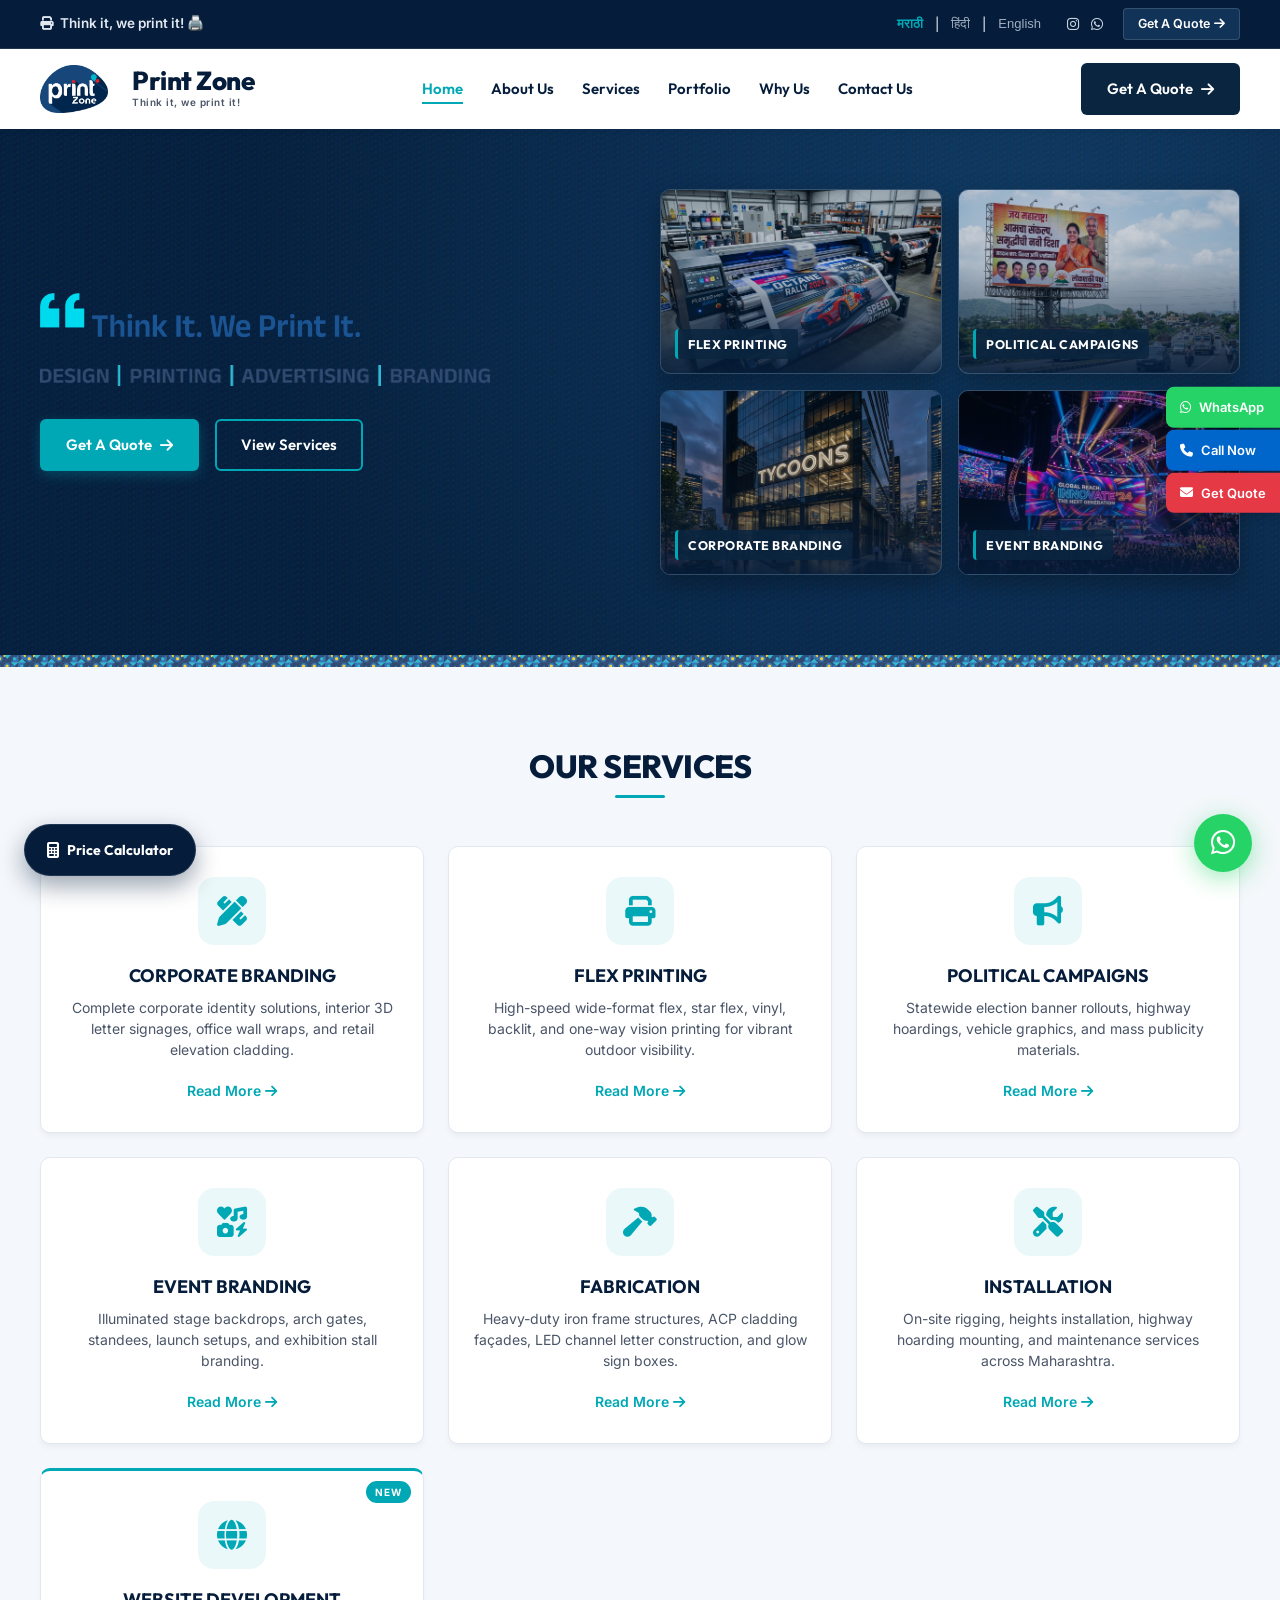
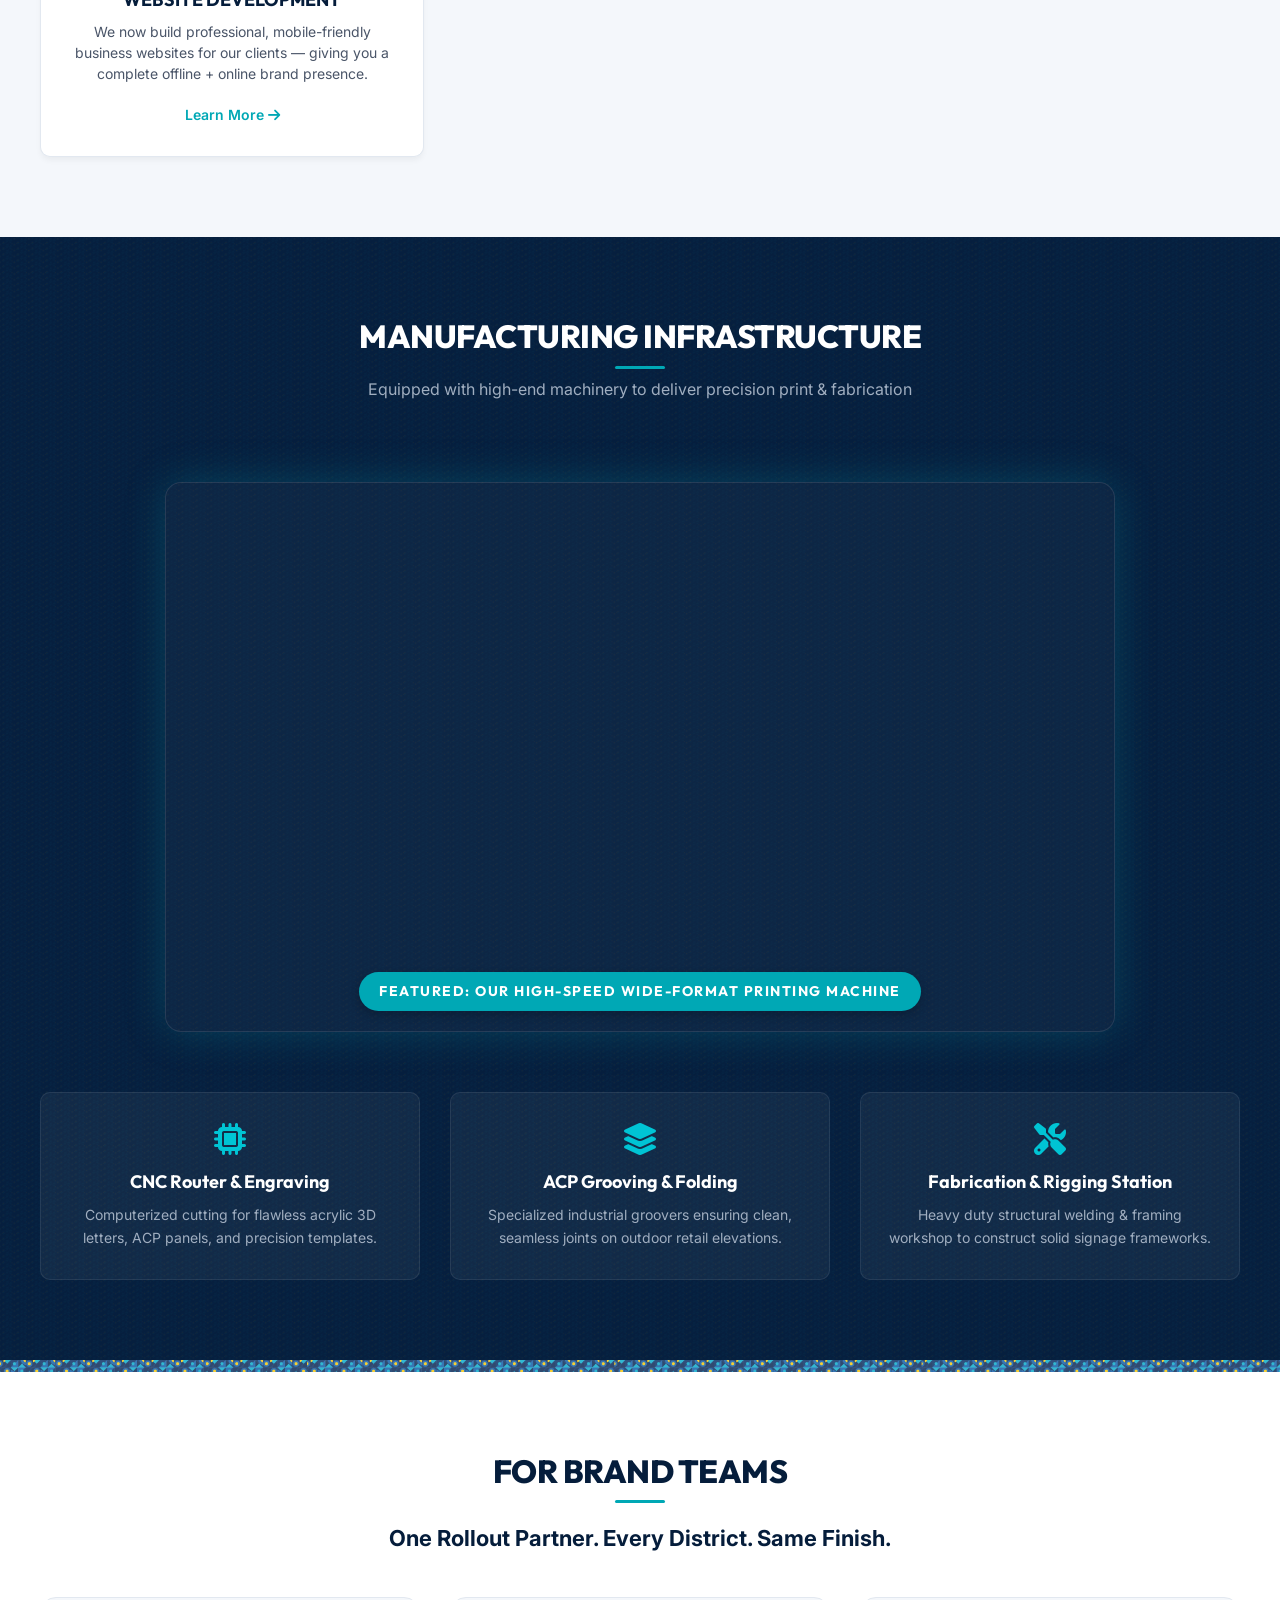
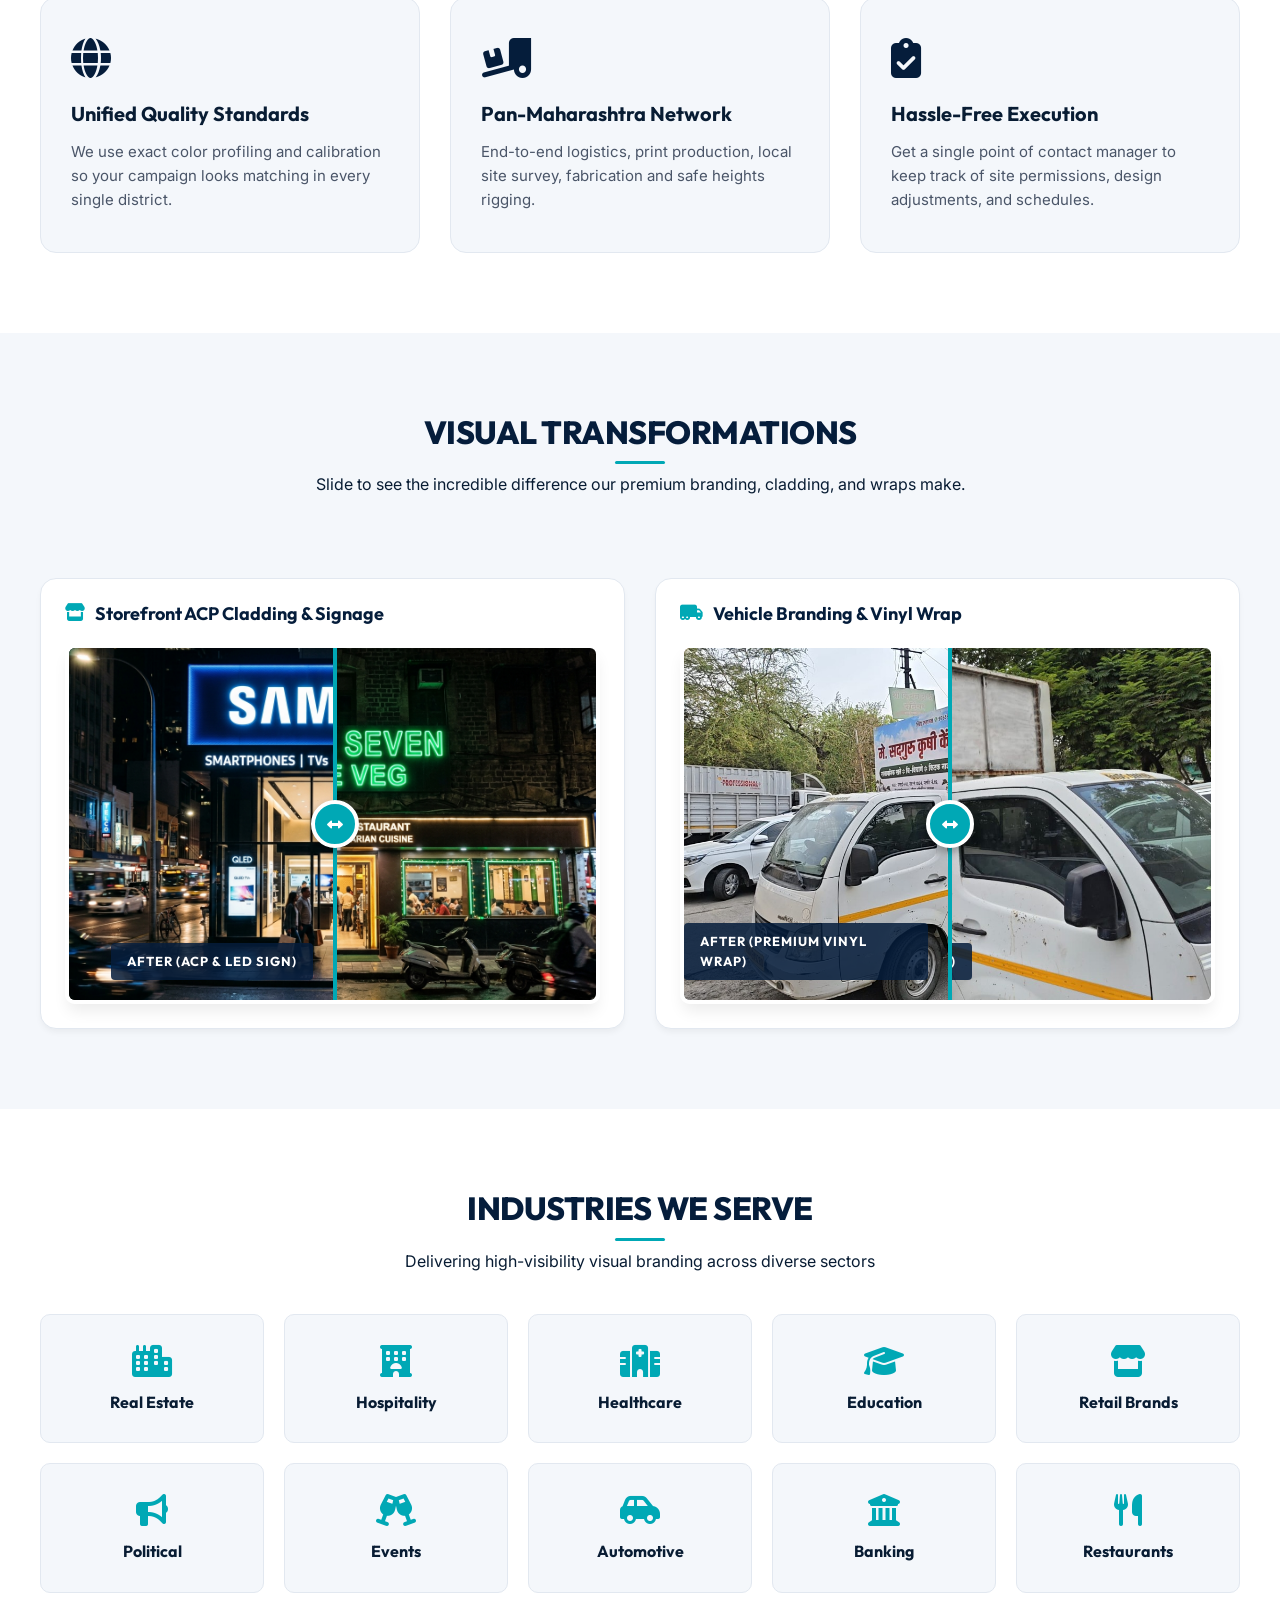
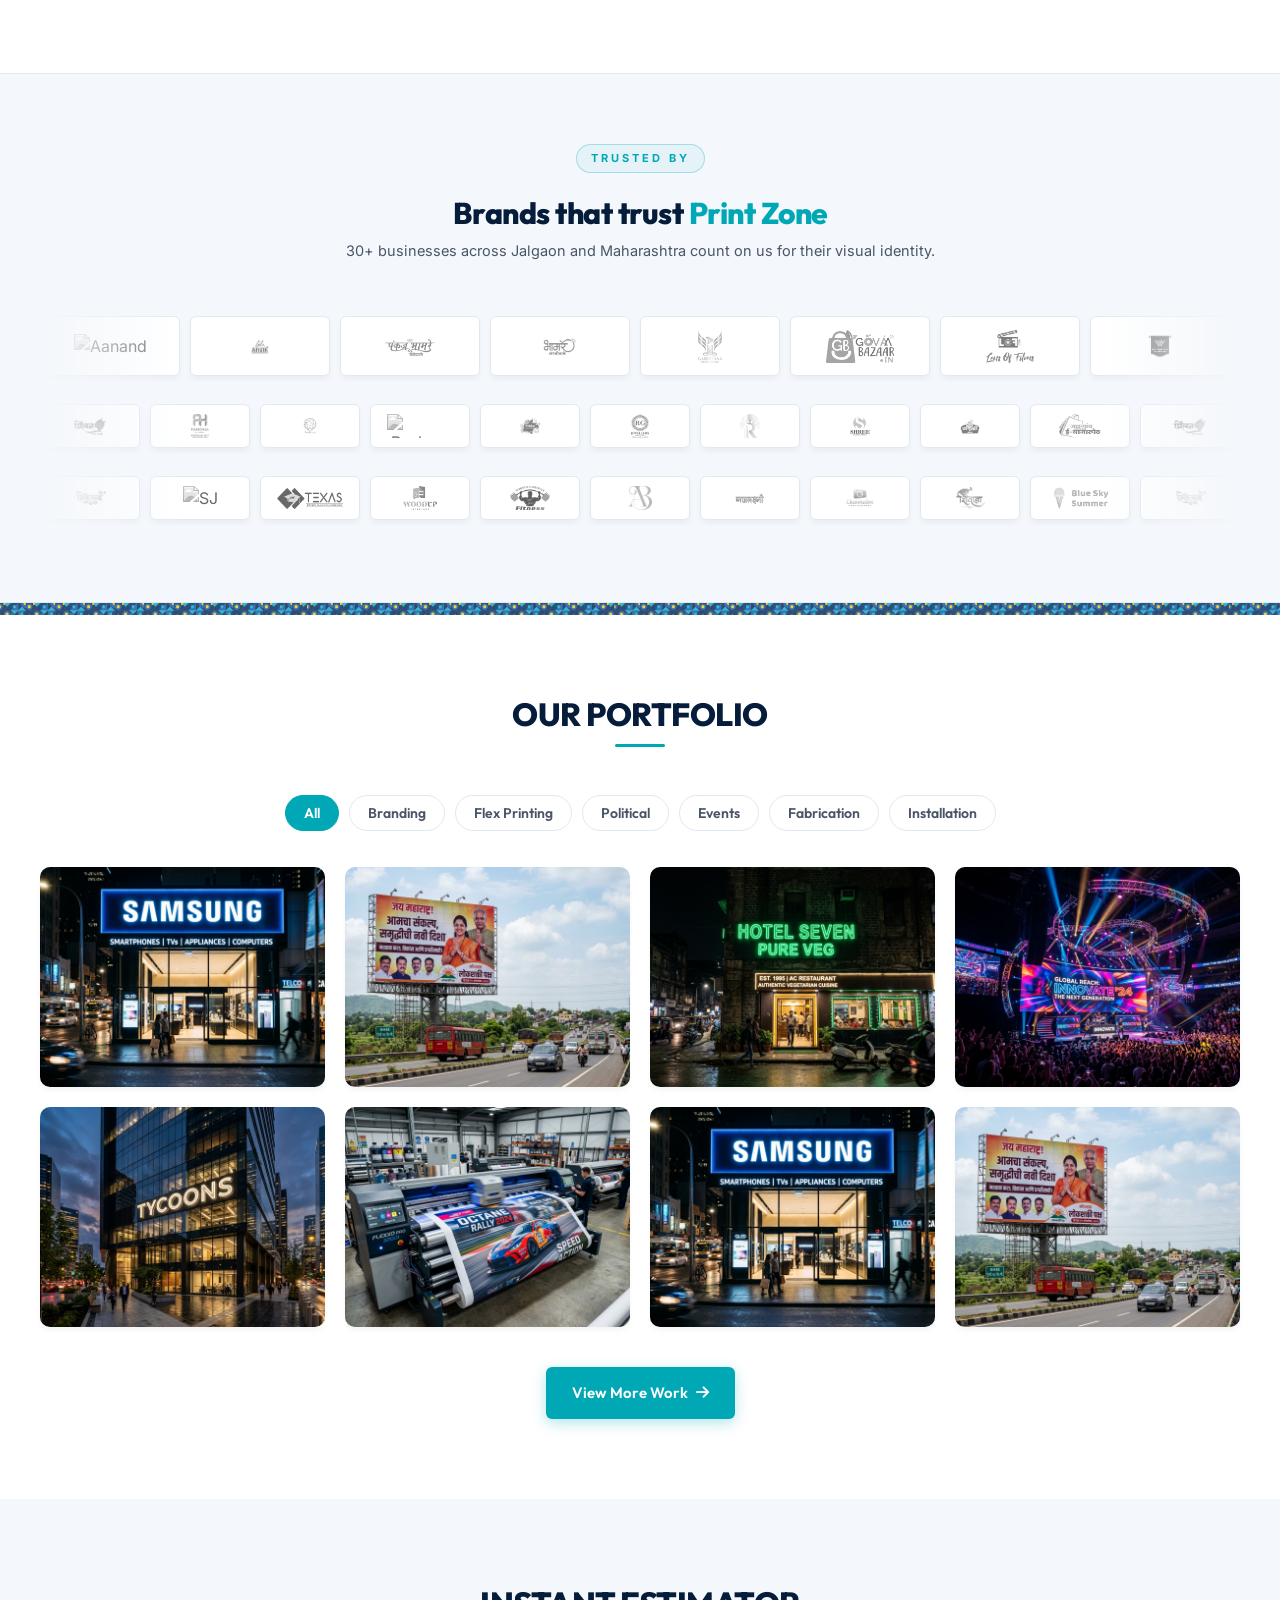
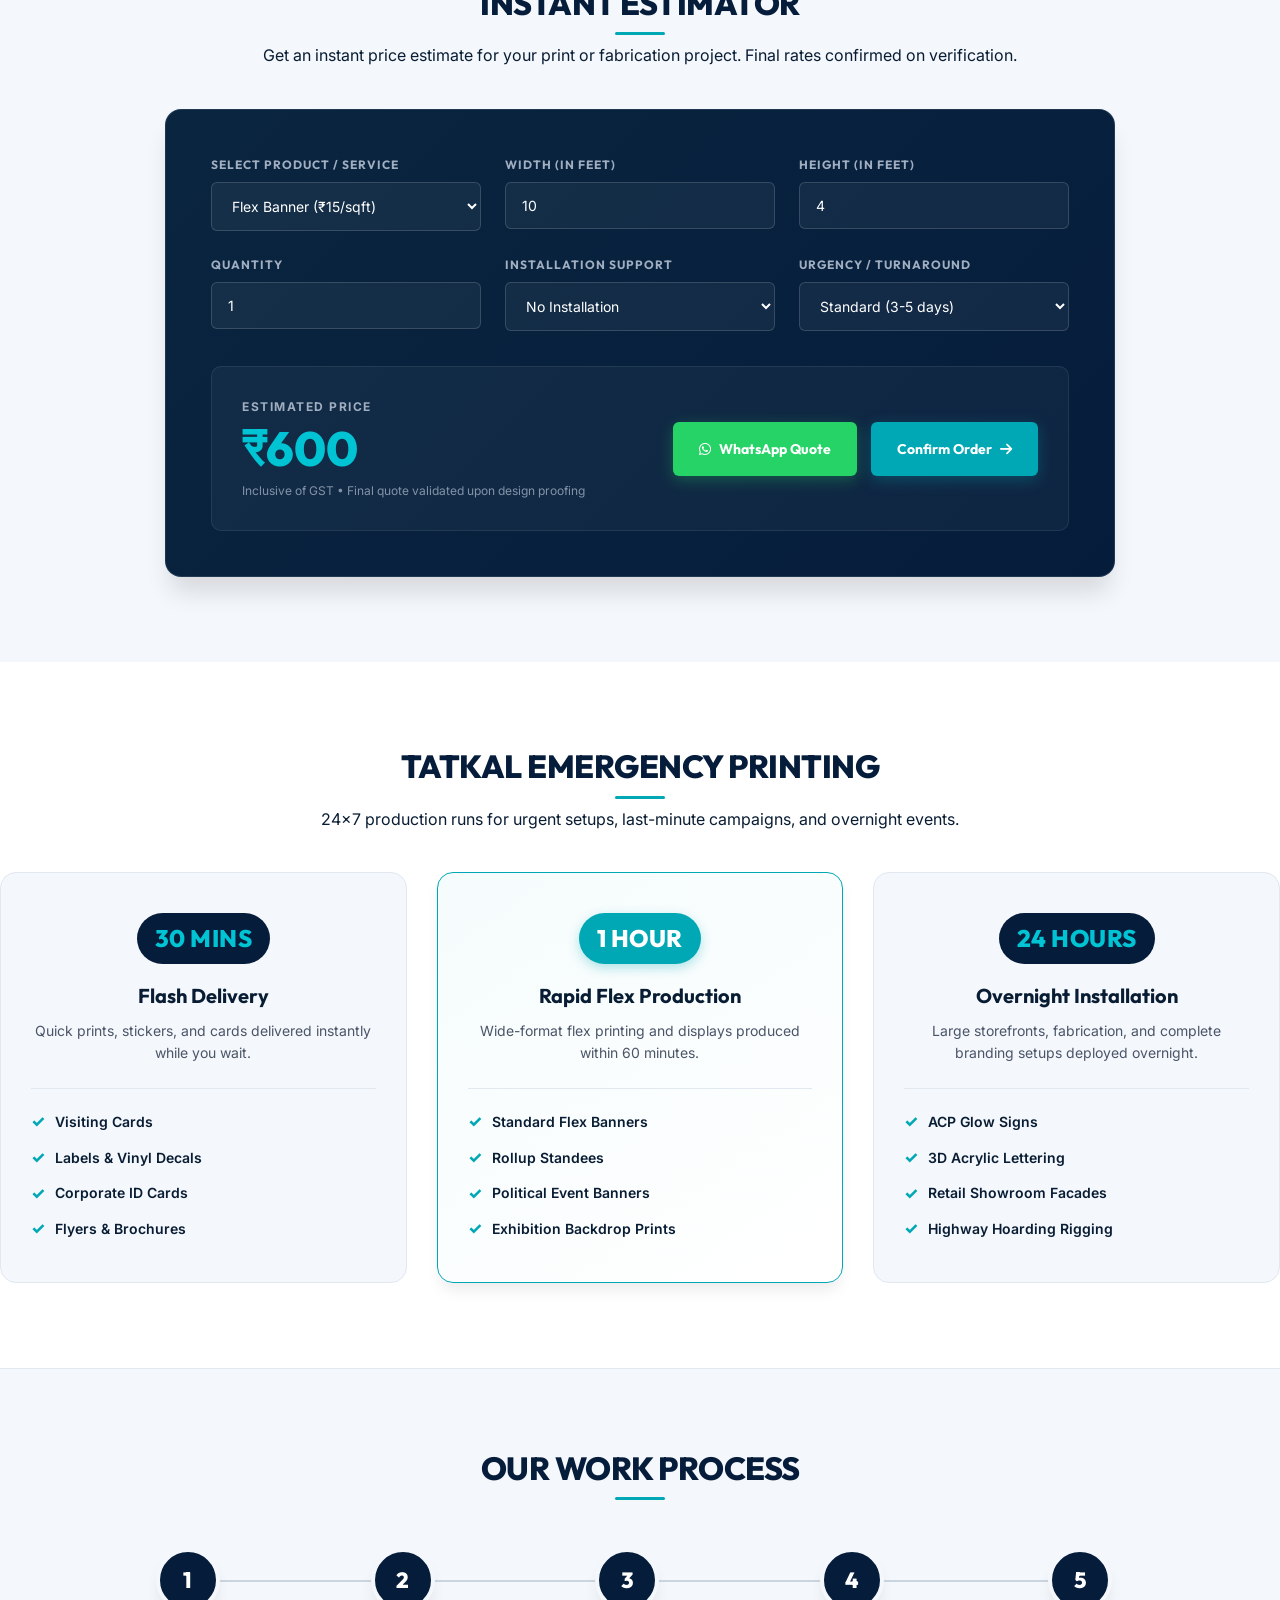
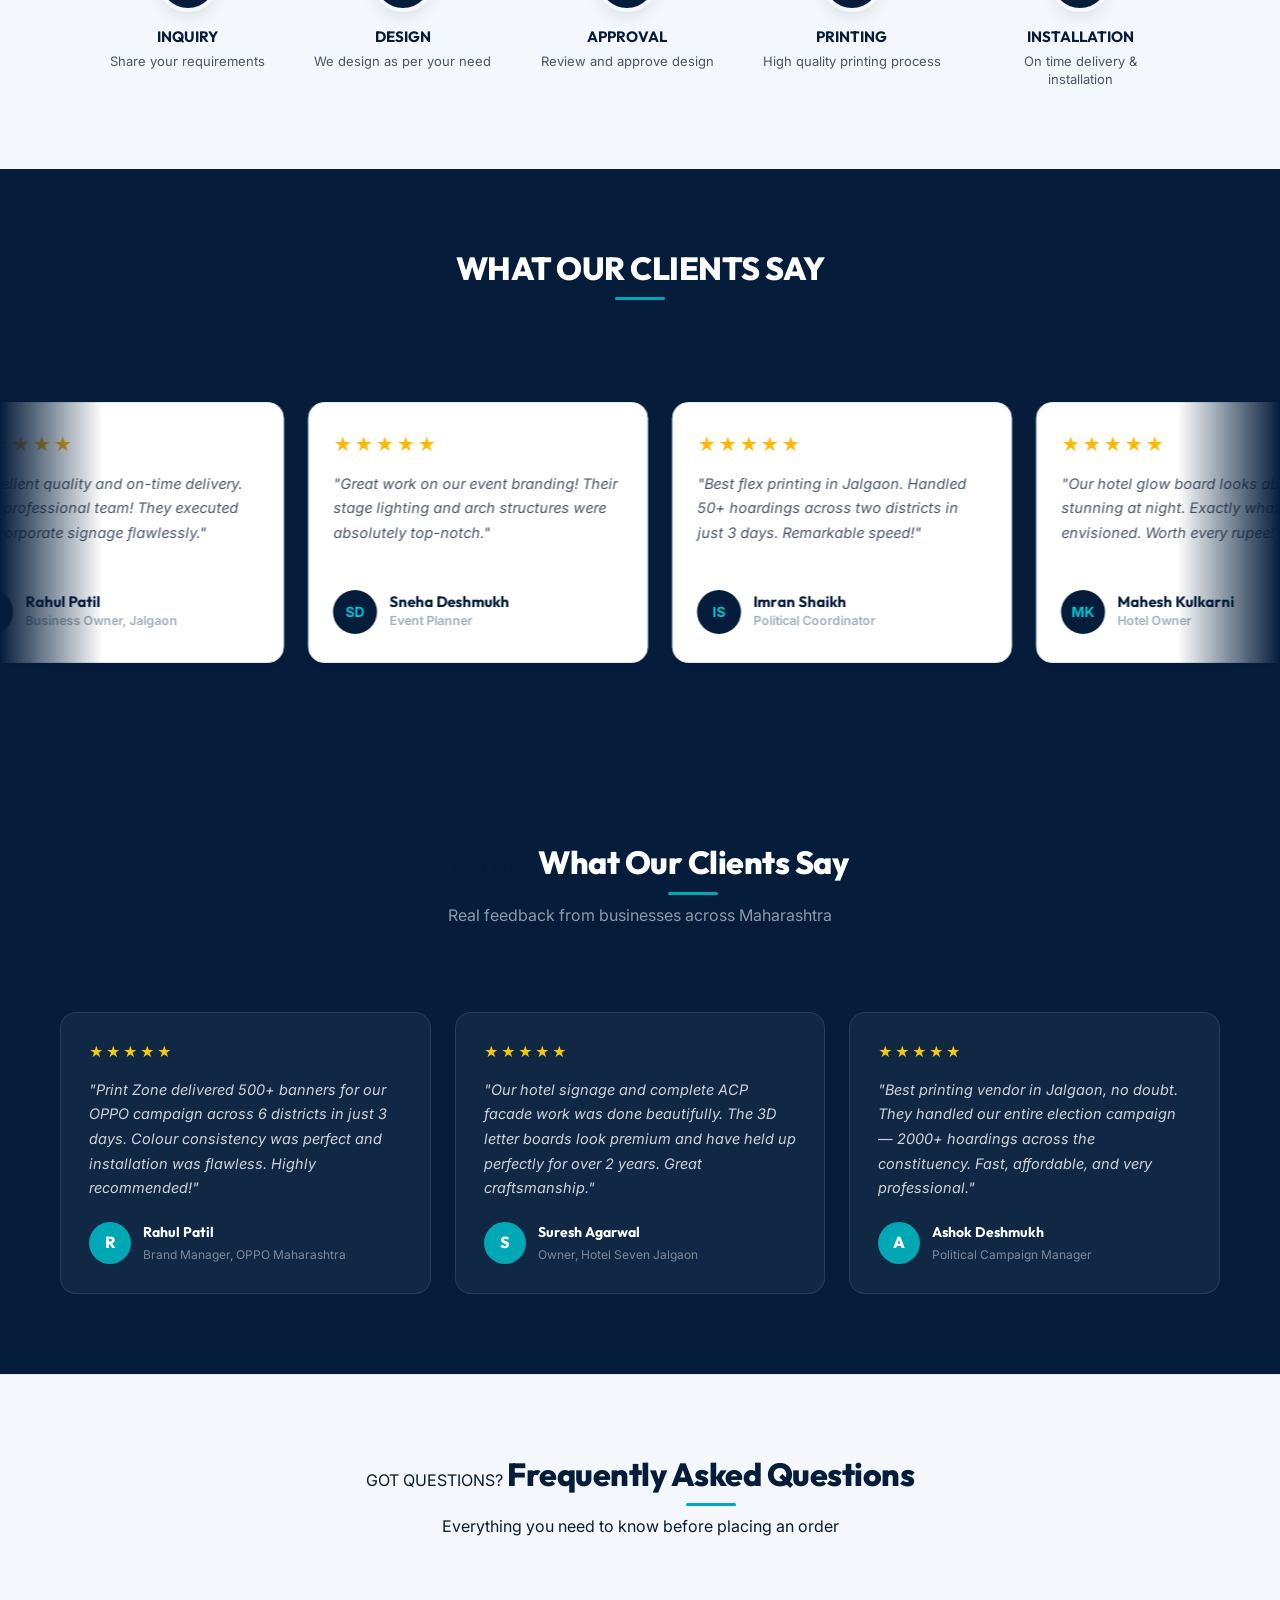
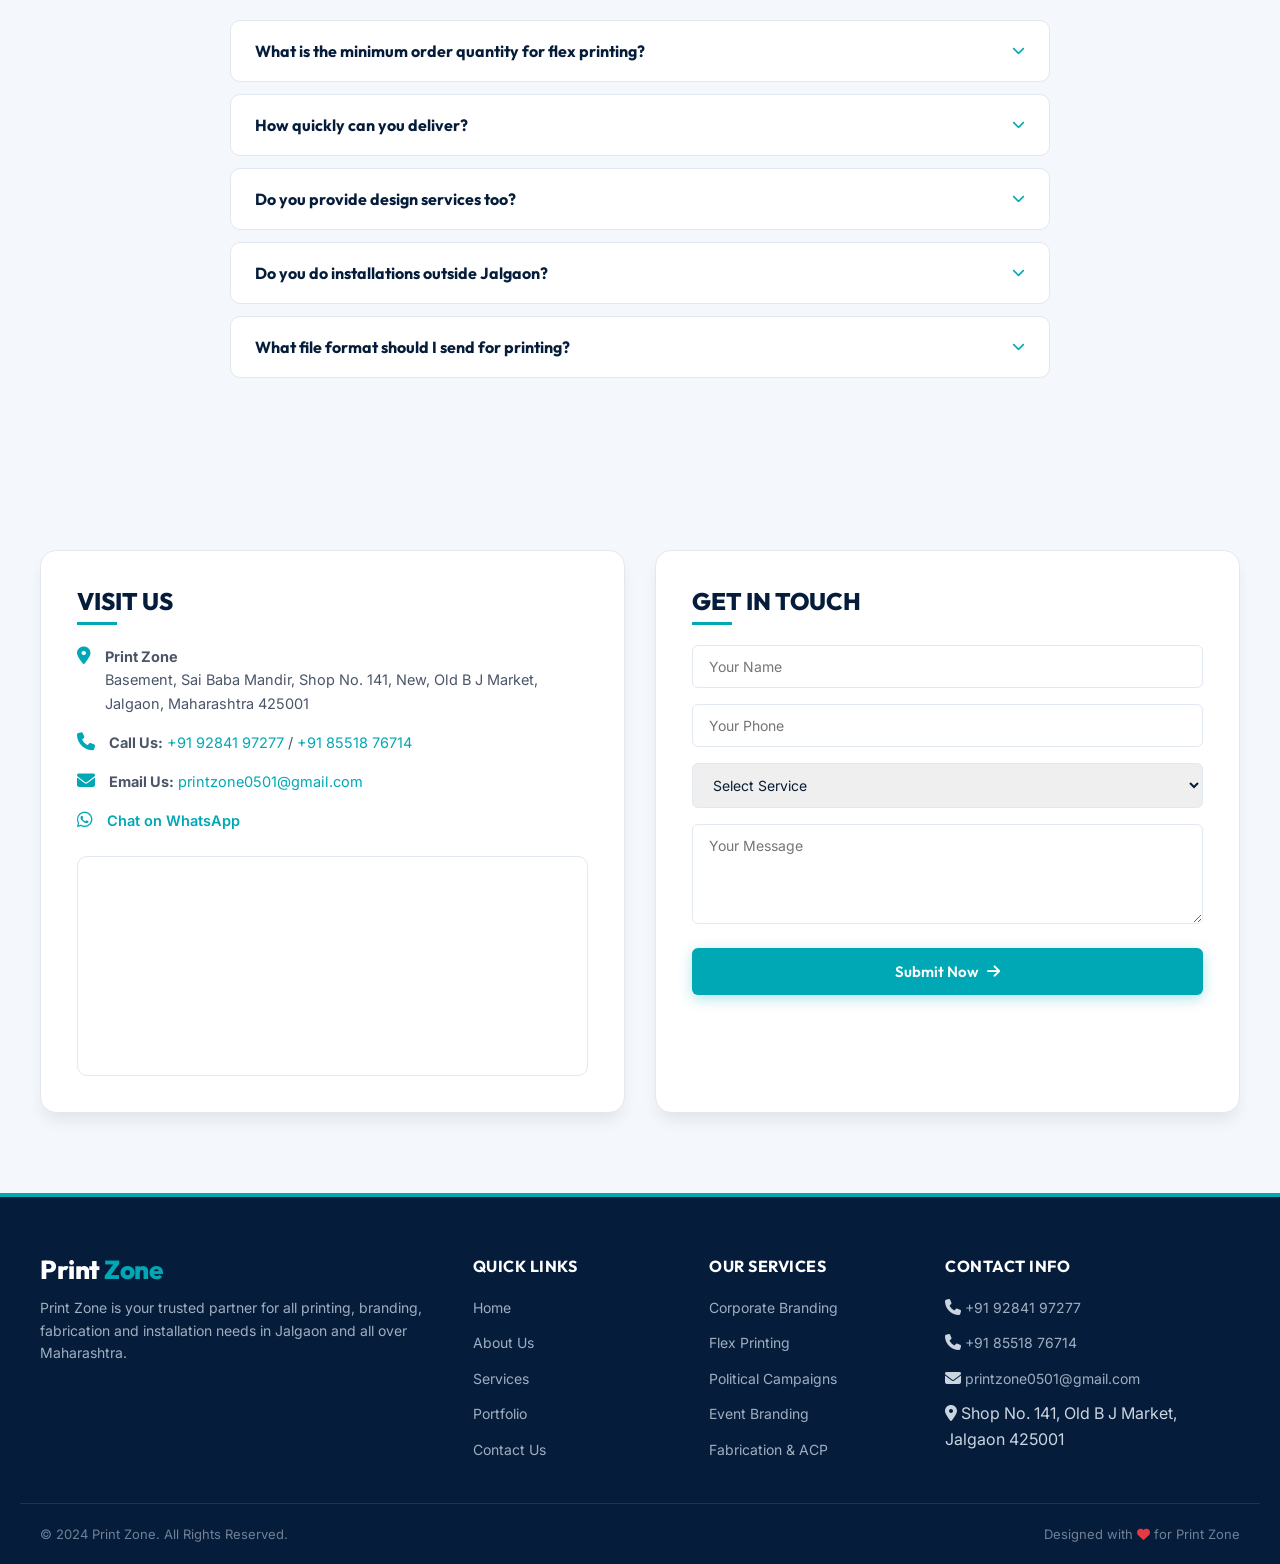
==== index.html @ d29dc469 "Initial commit for Print Zone website" ====
<!DOCTYPE html>
<html lang="mr">
<head>
  <meta charset="UTF-8">
  <meta name="viewport" content="width=device-width, initial-scale=1.0">
  <title>PRINT ZONE | Flex Printing, Corporate Branding & Signage in Jalgaon</title>
  <meta name="description" content="Print Zone Jalgaon - Corporate Branding, Flex Printing, Political Campaigns, Event Branding, Fabrication and Installation services in Maharashtra.">
  <meta name="keywords" content="Print Zone Jalgaon, Flex Printing Jalgaon, Corporate Branding Maharashtra, Political Campaign Banner Jalgaon, LED Signboard Fabrication Jalgaon">
  
  <!-- FontAwesome Icons & Stylesheet -->
  <link rel="stylesheet" href="https://cdnjs.cloudflare.com/ajax/libs/font-awesome/6.4.0/css/all.min.css">
  <link rel="stylesheet" href="styles.css">
</head>
<body>

  <!-- Page Loader -->
  <div id="page-loader">
    <div class="loader-logo">Print <span>Zone</span></div>
    <div class="loader-bar-wrap"><div class="loader-bar"></div></div>
    <div class="loader-tagline">THINK IT. WE PRINT IT.</div>
  </div>

  <!-- Mobile Nav Overlay -->
  <div class="mobile-overlay"></div>

  <!-- Scroll Progress Bar -->
  <div class="scroll-progress-bar" id="scroll-progress"></div>

  <!-- Top Utility Bar -->
  <div class="top-bar">
    <div class="top-bar-inner">
      <div class="top-slogan" data-i18n="slogan">
        <i class="fa-solid fa-print"></i> Think it, we print it! 🖨️
      </div>
      <div class="top-right">
        <div class="lang-switch">
          <button class="lang-btn active" data-lang="mr">मराठी</button> |
          <button class="lang-btn" data-lang="hi">हिंदी</button> |
          <button class="lang-btn" data-lang="en">English</button>
        </div>
        <div class="social-links">
          <a href="https://www.instagram.com/print_zone_5/" target="_blank" class="social-icon" aria-label="Instagram"><i class="fa-brands fa-instagram"></i></a>
          <a href="https://wa.me/919284197277" target="_blank" class="social-icon" aria-label="WhatsApp"><i class="fa-brands fa-whatsapp"></i></a>
        </div>
        <a href="#contact" class="top-quote-btn trigger-quote-modal" data-i18n="getQuote">
          Get A Quote <i class="fa-solid fa-arrow-right"></i>
        </a>
      </div>
    </div>
  </div>

  <!-- Main Navigation Bar -->
  <nav class="navbar">
    <div class="navbar-inner">
      <a href="index.html" class="logo">
        <img src="img/brand_logo.png" alt="Print Zone Logo" class="logo-img">
        <div class="logo-text">
          <span class="logo-title">Print Zone</span>
          <span class="logo-tagline-sm">Think it, we print it!</span>
        </div>
      </a>

      <ul class="nav-menu">
        <li><a href="index.html" class="nav-link active">Home</a></li>
        <li><a href="about.html" class="nav-link">About Us</a></li>
        <li><a href="services.html" class="nav-link">Services</a></li>
        <li><a href="index.html#portfolio" class="nav-link">Portfolio</a></li>
        <li><a href="index.html#brand-teams" class="nav-link">Why Us</a></li>
        <li><a href="index.html#contact" class="nav-link">Contact Us</a></li>
      </ul>

      <a href="#contact" class="btn btn-navy trigger-quote-modal" data-i18n="getQuote">
        Get A Quote <i class="fa-solid fa-arrow-right"></i>
      </a>

      <button class="mobile-menu-btn" aria-label="Toggle Menu">
        <i class="fa-solid fa-bars"></i>
      </button>
    </div>
  </nav>

  <!-- Floating Right Contact Bar -->
  <div class="floating-sidebar">
    <a href="https://wa.me/919284197277?text=Hi%20Print%20Zone%2C%20I%20want%20a%20quote" target="_blank" class="floating-item floating-wa">
      <i class="fa-brands fa-whatsapp"></i> WhatsApp
    </a>
    <a href="tel:+919284197277" class="floating-item floating-call">
      <i class="fa-solid fa-phone"></i> Call Now
    </a>
    <a href="#contact" class="floating-item floating-quote trigger-quote-modal">
      <i class="fa-solid fa-envelope"></i> Get Quote
    </a>
  </div>

  <!-- Hero Section -->
  <section class="hero" id="home">
    <div class="brand-bg-pattern"></div>
    <div class="hero-inner">
      <div class="hero-content">
        <h1 data-i18n="heroTitle" style="display:none;">PRINT ZONE</h1>
        <img src="img/brand_tagline.png" alt="Think It. We Print It." class="hero-brand-tagline" style="max-width: 320px; width: 100%; height: auto; margin-bottom: 20px; filter: brightness(1.2);">
        <div class="hero-services-bar" style="margin-bottom: 25px;">
          <img src="img/brand_services_text.png" alt="Design, Printing, Advertising, Branding" class="hero-services-img" style="max-width: 450px; width: 100%; height: auto;">
        </div>
        <div class="hero-buttons">
          <a href="#contact" class="btn btn-cyan trigger-quote-modal" data-i18n="getQuote">
            Get A Quote <i class="fa-solid fa-arrow-right"></i>
          </a>
          <a href="#services" class="btn btn-outline-cyan" data-i18n="viewServices">
            View Services
          </a>
        </div>
      </div>

      <!-- Angled Hero Showcase Grid -->
      <div class="hero-showcase">
        <div class="showcase-card">
          <img src="img/hero_flex_printing.jpg" alt="Flex Printing Machine">
          <div class="showcase-overlay">
            <span class="showcase-title">Flex Printing</span>
          </div>
        </div>

        <div class="showcase-card">
          <img src="img/hero_political_campaign.jpg" alt="Political Campaign Billboard">
          <div class="showcase-overlay">
            <span class="showcase-title">Political Campaigns</span>
          </div>
        </div>

        <div class="showcase-card">
          <img src="img/hero_corporate_branding.jpg" alt="Corporate Branding TYCOONS">
          <div class="showcase-overlay">
            <span class="showcase-title">Corporate Branding</span>
          </div>
        </div>

        <div class="showcase-card">
          <img src="img/hero_event_branding.jpg" alt="Event Branding Stage">
          <div class="showcase-overlay">
            <span class="showcase-title">Event Branding</span>
          </div>
        </div>
      </div>
    </div>
  </section>

  <!-- Brand Pattern Divider Strip -->
  <div class="brand-pattern-strip"></div>

  <!-- Our Services Section -->
  <section class="services-section" id="services">
    <div class="section-header reveal">
      <h2 class="section-title" data-i18n="ourServices">OUR SERVICES</h2>
    </div>

    <div class="services-grid">
      <!-- Service 1 -->
      <div class="service-card">
        <div class="service-icon-box">
          <i class="fa-solid fa-pen-ruler"></i>
        </div>
        <h3 class="service-card-title">Corporate Branding</h3>
        <p class="service-card-desc">Complete corporate identity solutions, interior 3D letter signages, office wall wraps, and retail elevation cladding.</p>
        <span class="service-link trigger-quote-modal">Read More <i class="fa-solid fa-arrow-right"></i></span>
      </div>

      <!-- Service 2 -->
      <div class="service-card">
        <div class="service-icon-box">
          <i class="fa-solid fa-print"></i>
        </div>
        <h3 class="service-card-title">Flex Printing</h3>
        <p class="service-card-desc">High-speed wide-format flex, star flex, vinyl, backlit, and one-way vision printing for vibrant outdoor visibility.</p>
        <span class="service-link trigger-quote-modal">Read More <i class="fa-solid fa-arrow-right"></i></span>
      </div>

      <!-- Service 3 -->
      <div class="service-card">
        <div class="service-icon-box">
          <i class="fa-solid fa-bullhorn"></i>
        </div>
        <h3 class="service-card-title">Political Campaigns</h3>
        <p class="service-card-desc">Statewide election banner rollouts, highway hoardings, vehicle graphics, and mass publicity materials.</p>
        <span class="service-link trigger-quote-modal">Read More <i class="fa-solid fa-arrow-right"></i></span>
      </div>

      <!-- Service 4 -->
      <div class="service-card">
        <div class="service-icon-box">
          <i class="fa-solid fa-icons"></i>
        </div>
        <h3 class="service-card-title">Event Branding</h3>
        <p class="service-card-desc">Illuminated stage backdrops, arch gates, standees, launch setups, and exhibition stall branding.</p>
        <span class="service-link trigger-quote-modal">Read More <i class="fa-solid fa-arrow-right"></i></span>
      </div>

      <!-- Service 5 -->
      <div class="service-card">
        <div class="service-icon-box">
          <i class="fa-solid fa-hammer"></i>
        </div>
        <h3 class="service-card-title">Fabrication</h3>
        <p class="service-card-desc">Heavy-duty iron frame structures, ACP cladding façades, LED channel letter construction, and glow sign boxes.</p>
        <span class="service-link trigger-quote-modal">Read More <i class="fa-solid fa-arrow-right"></i></span>
      </div>

      <!-- Service 6 -->
      <div class="service-card">
        <div class="service-icon-box">
          <i class="fa-solid fa-screwdriver-wrench"></i>
        </div>
        <h3 class="service-card-title">Installation</h3>
        <p class="service-card-desc">On-site rigging, heights installation, highway hoarding mounting, and maintenance services across Maharashtra.</p>
        <span class="service-link trigger-quote-modal">Read More <i class="fa-solid fa-arrow-right"></i></span>
      </div>

      <!-- Service 7 — NEW -->
      <div class="service-card" style="border-top: 3px solid var(--cyan-accent); position:relative; overflow:hidden;">
        <div style="position:absolute;top:10px;right:12px;background:var(--cyan-accent);color:#fff;font-size:10px;font-weight:700;padding:3px 9px;border-radius:99px;letter-spacing:1px;">NEW</div>
        <div class="service-icon-box">
          <i class="fa-solid fa-globe"></i>
        </div>
        <h3 class="service-card-title">Website Development</h3>
        <p class="service-card-desc">We now build professional, mobile-friendly business websites for our clients — giving you a complete offline + online brand presence.</p>
        <a href="services.html#website" class="service-link">Learn More <i class="fa-solid fa-arrow-right"></i></a>
      </div>

    </div><!-- /.services-grid -->
  </section><!-- /.services-section -->

  <!-- Manufacturing Infrastructure Section -->
  <section class="infrastructure-section" id="infrastructure">
    <div class="brand-bg-pattern"></div>
    <div class="infrastructure-container">
      <div class="section-header">
        <h2 class="section-title" style="color: #FFFFFF;">MANUFACTURING INFRASTRUCTURE</h2>
        <p class="section-subtitle" style="color: var(--text-light);">Equipped with high-end machinery to deliver precision print & fabrication</p>
      </div>

      <!-- Main machine as the center of attraction -->
      <div class="machine-featured">
        <video 
          src="img/Video Project 6.mp4"
          class="print-zone-machine"
          autoplay
          muted
          loop
          playsinline
          style="width: 100%; border-radius: var(--radius-md); border: none; outline: none; object-fit: cover;">
        </video>
        <span class="machine-tag">
          Featured: Our High-Speed Wide-Format Printing Machine
        </span>
      </div>

      <div class="infrastructure-grid">
        <div class="infra-card">
          <i class="fa-solid fa-microchip"></i>
          <h4>CNC Router & Engraving</h4>
          <p>Computerized cutting for flawless acrylic 3D letters, ACP panels, and precision templates.</p>
        </div>
        <div class="infra-card">
          <i class="fa-solid fa-layer-group"></i>
          <h4>ACP Grooving & Folding</h4>
          <p>Specialized industrial groovers ensuring clean, seamless joints on outdoor retail elevations.</p>
        </div>
        <div class="infra-card">
          <i class="fa-solid fa-screwdriver-wrench"></i>
          <h4>Fabrication & Rigging Station</h4>
          <p>Heavy duty structural welding & framing workshop to construct solid signage frameworks.</p>
        </div>
      </div>
    </div>
  </section>

  <!-- Decorative Pattern Strip -->
  <div class="brand-pattern-strip"></div>

  <!-- For Brand Teams Section -->
  <section class="brand-teams-section" id="brand-teams">
    <div class="brand-teams-container">
      <div class="section-header">
        <h2 class="section-title">FOR BRAND TEAMS</h2>
        <p class="section-subtitle" style="font-size: 22px; font-weight: 700; color: var(--navy-dark); margin-top: 10px;">One Rollout Partner. Every District. Same Finish.</p>
      </div>
      
      <div class="brand-teams-grid">
        <div class="brand-team-card">
          <i class="fa-solid fa-globe"></i>
          <h4>Unified Quality Standards</h4>
          <p>We use exact color profiling and calibration so your campaign looks matching in every single district.</p>
        </div>
        <div class="brand-team-card">
          <i class="fa-solid fa-truck-ramp-box"></i>
          <h4>Pan-Maharashtra Network</h4>
          <p>End-to-end logistics, print production, local site survey, fabrication and safe heights rigging.</p>
        </div>
        <div class="brand-team-card">
          <i class="fa-solid fa-clipboard-check"></i>
          <h4>Hassle-Free Execution</h4>
          <p>Get a single point of contact manager to keep track of site permissions, design adjustments, and schedules.</p>
        </div>
      </div>
    </div>
  </section>

  <!-- Before/After Transformations Section -->
  <section class="acp-slider-section" id="acp-compare">
    <div class="transformations-container">
      <div class="section-header">
        <h2 class="section-title">VISUAL TRANSFORMATIONS</h2>
        <p class="section-subtitle">Slide to see the incredible difference our premium branding, cladding, and wraps make.</p>
      </div>

      <div class="transformations-grid">
        <!-- Card 1: Shop Front / ACP Cladding -->
        <div class="transform-card">
          <h3 class="transform-card-title"><i class="fa-solid fa-store"></i> Storefront ACP Cladding &amp; Signage</h3>
          <div class="acp-compare-wrapper" id="acp-compare-wrapper">
            <!-- Before state (left) -->
            <div class="acp-img acp-before">
              <img src="img/portfolio_hotel_seven.jpg" alt="Before - Old storefront signboard">
              <div class="acp-label acp-label-before">Before (Old Signboard)</div>
            </div>
            <!-- After state (right - clipped by width) -->
            <div class="acp-img acp-after" id="acp-after-wrapper">
              <img src="img/portfolio_samsung.jpg" alt="After - Samsung ACP cladding LED sign">
              <div class="acp-label acp-label-after">After (ACP &amp; LED Sign)</div>
            </div>
            <!-- Handle bar and pointer -->
            <div class="acp-slider-bar" id="acp-slider-bar">
              <div class="acp-slider-button"><i class="fa-solid fa-left-right"></i></div>
            </div>
          </div>
        </div>

        <!-- Card 2: Vehicle Branding / Delivery Van Wrap -->
        <div class="transform-card">
          <h3 class="transform-card-title"><i class="fa-solid fa-truck-moving"></i> Vehicle Branding &amp; Vinyl Wrap</h3>
          <div class="acp-compare-wrapper" id="vehicle-compare-wrapper">
            <!-- Before state (left) -->
            <div class="acp-img acp-before">
              <img src="img/vehicle_before.jpg" alt="Before - Rusty cargo truck box">
              <div class="acp-label acp-label-before">Before (Old rusty container)</div>
            </div>
            <!-- After state (right - clipped by width) -->
            <div class="acp-img acp-after" id="vehicle-after-wrapper">
              <img src="img/vehicle_after.jpg" alt="After - Fully branded vehicle wrap">
              <div class="acp-label acp-label-after">After (Premium Vinyl Wrap)</div>
            </div>
            <!-- Handle bar and pointer -->
            <div class="acp-slider-bar" id="vehicle-slider-bar">
              <div class="acp-slider-button"><i class="fa-solid fa-left-right"></i></div>
            </div>
          </div>
        </div>
      </div>
    </div>
  </section>

  <!-- Industries Served Section -->
  <section class="industries-section" id="industries">
    <div class="industries-container">
      <div class="section-header">
        <h2 class="section-title">INDUSTRIES WE SERVE</h2>
        <p class="section-subtitle">Delivering high-visibility visual branding across diverse sectors</p>
      </div>

      <div class="industries-grid">
        <div class="industry-card">
          <i class="fa-solid fa-city"></i>
          <h4>Real Estate</h4>
        </div>
        <div class="industry-card">
          <i class="fa-solid fa-hotel"></i>
          <h4>Hospitality</h4>
        </div>
        <div class="industry-card">
          <i class="fa-solid fa-hospital"></i>
          <h4>Healthcare</h4>
        </div>
        <div class="industry-card">
          <i class="fa-solid fa-graduation-cap"></i>
          <h4>Education</h4>
        </div>
        <div class="industry-card">
          <i class="fa-solid fa-store"></i>
          <h4>Retail Brands</h4>
        </div>
        <div class="industry-card">
          <i class="fa-solid fa-bullhorn"></i>
          <h4>Political</h4>
        </div>
        <div class="industry-card">
          <i class="fa-solid fa-champagne-glasses"></i>
          <h4>Events</h4>
        </div>
        <div class="industry-card">
          <i class="fa-solid fa-car-side"></i>
          <h4>Automotive</h4>
        </div>
        <div class="industry-card">
          <i class="fa-solid fa-building-columns"></i>
          <h4>Banking</h4>
        </div>
        <div class="industry-card">
          <i class="fa-solid fa-utensils"></i>
          <h4>Restaurants</h4>
        </div>
      </div>
    </div>
  </section>

  <!-- Clients Section / Trusted By -->
  <section class="clients-section" id="clients">
    <div class="clients-container">
      <div class="clients-header">
        <span class="clients-kicker">Trusted By</span>
        <h2 class="clients-title">Brands that trust <em>Print Zone</em></h2>
        <p class="clients-sub">30+ businesses across Jalgaon and Maharashtra count on us for their visual identity.</p>
      </div>

      <!-- Row 1 — scrolls left -->
      <div class="clients-carousel">
        <div class="clients-track-horizontal">
          <div class="client-logo-item"><img src="img/Sponsers/aanand logo 2.png" alt="Aanand"></div>
          <div class="client-logo-item"><img src="img/Sponsers/arvik logo.png" alt="Arvik"></div>
          <div class="client-logo-item"><img src="img/Sponsers/Bhamre logo.png" alt="Bhamre"></div>
          <div class="client-logo-item"><img src="img/Sponsers/bhamrering.png" alt="Bhamre Ring"></div>
          <div class="client-logo-item"><img src="img/Sponsers/Garuda.png" alt="Garuda"></div>
          <div class="client-logo-item"><img src="img/Sponsers/Govva Logo.png" alt="Govva"></div>
          <div class="client-logo-item"><img src="img/Sponsers/LOF LOGO.png" alt="LOF"></div>
          <div class="client-logo-item"><img src="img/Sponsers/LOGO (2).png" alt="Client"></div>
          <div class="client-logo-item"><img src="img/Sponsers/Logo 2.png" alt="Client"></div>
          <div class="client-logo-item"><img src="img/Sponsers/Logo son sakhi From Rohit Graphics.png" alt="Son Sakhi"></div>
          <!-- duplicate for seamless loop -->
          <div class="client-logo-item"><img src="img/Sponsers/aanand logo 2.png" alt="Aanand"></div>
          <div class="client-logo-item"><img src="img/Sponsers/arvik logo.png" alt="Arvik"></div>
          <div class="client-logo-item"><img src="img/Sponsers/Bhamre logo.png" alt="Bhamre"></div>
          <div class="client-logo-item"><img src="img/Sponsers/bhamrering.png" alt="Bhamre Ring"></div>
          <div class="client-logo-item"><img src="img/Sponsers/Garuda.png" alt="Garuda"></div>
          <div class="client-logo-item"><img src="img/Sponsers/Govva Logo.png" alt="Govva"></div>
          <div class="client-logo-item"><img src="img/Sponsers/LOF LOGO.png" alt="LOF"></div>
          <div class="client-logo-item"><img src="img/Sponsers/LOGO (2).png" alt="Client"></div>
          <div class="client-logo-item"><img src="img/Sponsers/Logo 2.png" alt="Client"></div>
          <div class="client-logo-item"><img src="img/Sponsers/Logo son sakhi From Rohit Graphics.png" alt="Son Sakhi"></div>
        </div>
      </div>

      <!-- Row 2 — scrolls right (reverse) -->
      <div class="clients-carousel">
        <div class="clients-track-horizontal clients-track-reverse">
          <div class="client-logo-item"><img src="img/Sponsers/milan logo.png" alt="Milan"></div>
          <div class="client-logo-item"><img src="img/Sponsers/Panchal Hospital logo.png" alt="Panchal Hospital"></div>
          <div class="client-logo-item"><img src="img/Sponsers/PBA LOGO-Photoroom.png" alt="PBA"></div>
          <div class="client-logo-item"><img src="img/Sponsers/peshwa logo.png" alt="Peshwa"></div>
          <div class="client-logo-item"><img src="img/Sponsers/Prisha Logo.png" alt="Prisha"></div>
          <div class="client-logo-item"><img src="img/Sponsers/RG Logo.png" alt="RG"></div>
          <div class="client-logo-item"><img src="img/Sponsers/Rocky Bhai Logo CDR.png" alt="Rocky Bhai"></div>
          <div class="client-logo-item"><img src="img/Sponsers/s logo PND.png" alt="PND"></div>
          <div class="client-logo-item"><img src="img/Sponsers/samruddhi logo-Photoroom.png" alt="Samruddhi"></div>
          <div class="client-logo-item"><img src="img/Sponsers/sangh LOGO.png" alt="Sangh"></div>
          <!-- duplicate for seamless loop -->
          <div class="client-logo-item"><img src="img/Sponsers/milan logo.png" alt="Milan"></div>
          <div class="client-logo-item"><img src="img/Sponsers/Panchal Hospital logo.png" alt="Panchal Hospital"></div>
          <div class="client-logo-item"><img src="img/Sponsers/PBA LOGO-Photoroom.png" alt="PBA"></div>
          <div class="client-logo-item"><img src="img/Sponsers/peshwa logo.png" alt="Peshwa"></div>
          <div class="client-logo-item"><img src="img/Sponsers/Prisha Logo.png" alt="Prisha"></div>
          <div class="client-logo-item"><img src="img/Sponsers/RG Logo.png" alt="RG"></div>
          <div class="client-logo-item"><img src="img/Sponsers/Rocky Bhai Logo CDR.png" alt="Rocky Bhai"></div>
          <div class="client-logo-item"><img src="img/Sponsers/s logo PND.png" alt="PND"></div>
          <div class="client-logo-item"><img src="img/Sponsers/samruddhi logo-Photoroom.png" alt="Samruddhi"></div>
          <div class="client-logo-item"><img src="img/Sponsers/sangh LOGO.png" alt="Sangh"></div>
        </div>
      </div>

      <!-- Row 3 — scrolls left -->
      <div class="clients-carousel">
        <div class="clients-track-horizontal">
          <div class="client-logo-item"><img src="img/Sponsers/shivsurya.png" alt="Shivsurya"></div>
          <div class="client-logo-item"><img src="img/Sponsers/sj logo.png" alt="SJ"></div>
          <div class="client-logo-item"><img src="img/Sponsers/TEXAS logo.png" alt="Texas"></div>
          <div class="client-logo-item"><img src="img/Sponsers/WOODUP LOGO.png" alt="Woodup"></div>
          <div class="client-logo-item"><img src="img/Sponsers/Z Fitness Logo.png" alt="Z Fitness"></div>
          <div class="client-logo-item"><img src="img/Sponsers/logo.png" alt="Client"></div>
          <div class="client-logo-item"><img src="img/Sponsers/logo01.png" alt="Client"></div>
          <div class="client-logo-item"><img src="img/Sponsers/logo2... png.png" alt="Client"></div>
          <div class="client-logo-item"><img src="img/Sponsers/b_recreate_with_same_f-Photoroom.png" alt="Client"></div>
          <div class="client-logo-item"><img src="img/Sponsers/logo.2.png" alt="Client"></div>
          <!-- duplicate for seamless loop -->
          <div class="client-logo-item"><img src="img/Sponsers/shivsurya.png" alt="Shivsurya"></div>
          <div class="client-logo-item"><img src="img/Sponsers/sj logo.png" alt="SJ"></div>
          <div class="client-logo-item"><img src="img/Sponsers/TEXAS logo.png" alt="Texas"></div>
          <div class="client-logo-item"><img src="img/Sponsers/WOODUP LOGO.png" alt="Woodup"></div>
          <div class="client-logo-item"><img src="img/Sponsers/Z Fitness Logo.png" alt="Z Fitness"></div>
          <div class="client-logo-item"><img src="img/Sponsers/logo.png" alt="Client"></div>
          <div class="client-logo-item"><img src="img/Sponsers/logo01.png" alt="Client"></div>
          <div class="client-logo-item"><img src="img/Sponsers/logo2... png.png" alt="Client"></div>
          <div class="client-logo-item"><img src="img/Sponsers/b_recreate_with_same_f-Photoroom.png" alt="Client"></div>
          <div class="client-logo-item"><img src="img/Sponsers/logo.2.png" alt="Client"></div>
        </div>
      </div>

    </div>
  </section>

  <!-- Decorative Pattern Strip -->
  <div class="brand-pattern-strip"></div>

  <!-- Portfolio Gallery Section -->
  <section class="portfolio-section" id="portfolio">
    <div class="section-header">
      <h2 class="section-title" data-i18n="portfolioTitle">OUR PORTFOLIO</h2>
    </div>

    <!-- Category Filter Tabs -->
    <div class="portfolio-filters">
      <button class="filter-btn active" data-filter="all">All</button>
      <button class="filter-btn" data-filter="branding">Branding</button>
      <button class="filter-btn" data-filter="flex">Flex Printing</button>
      <button class="filter-btn" data-filter="political">Political</button>
      <button class="filter-btn" data-filter="events">Events</button>
      <button class="filter-btn" data-filter="fabrication">Fabrication</button>
      <button class="filter-btn" data-filter="installation">Installation</button>
    </div>

    <!-- Gallery Grid -->
    <div class="portfolio-grid">

      <!-- ====================================================
           PORTFOLIO IMAGE 1 — Corporate Branding
           TODO: Replace src with your actual project photo
           Suggested: img/portfolio_corporate_1.jpg
           ====================================================  -->
      <div class="portfolio-item" data-category="branding">
        <img src="img/portfolio_samsung.jpg" alt="Corporate Branding Project">
        <div class="portfolio-overlay">
          <span class="portfolio-cat">Corporate Branding</span>
          <h4 class="portfolio-title">Samsung Storefront LED Sign</h4>
        </div>
      </div>

      <!-- ====================================================
           PORTFOLIO IMAGE 2 — Political Campaign
           TODO: Replace src with your actual project photo
           Suggested: img/portfolio_political_1.jpg
           ====================================================  -->
      <div class="portfolio-item" data-category="political">
        <img src="img/hero_political_campaign.jpg" alt="Political Campaign Billboard">
        <div class="portfolio-overlay">
          <span class="portfolio-cat">Political Campaign</span>
          <h4 class="portfolio-title">Maharashtra Election Billboard</h4>
        </div>
      </div>

      <!-- ====================================================
           PORTFOLIO IMAGE 3 — Fabrication / Glow Board
           TODO: Replace src with your actual project photo
           Suggested: img/portfolio_fabrication_1.jpg
           ====================================================  -->
      <div class="portfolio-item" data-category="fabrication">
        <img src="img/portfolio_hotel_seven.jpg" alt="Glow Sign Fabrication">
        <div class="portfolio-overlay">
          <span class="portfolio-cat">Fabrication</span>
          <h4 class="portfolio-title">Hotel Seven Pure Veg Glow Board</h4>
        </div>
      </div>

      <!-- ====================================================
           PORTFOLIO IMAGE 4 — Event Branding
           TODO: Replace src with your actual project photo
           Suggested: img/portfolio_event_1.jpg
           ====================================================  -->
      <div class="portfolio-item" data-category="events">
        <img src="img/hero_event_branding.jpg" alt="Event Stage Branding">
        <div class="portfolio-overlay">
          <span class="portfolio-cat">Event Branding</span>
          <h4 class="portfolio-title">Grand Concert Stage &amp; Backdrop</h4>
        </div>
      </div>

      <!-- ====================================================
           PORTFOLIO IMAGE 5 — Corporate Branding 2nd
           TODO: Replace src with your actual project photo
           Suggested: img/portfolio_corporate_2.jpg
           ====================================================  -->
      <div class="portfolio-item" data-category="branding">
        <img src="img/hero_corporate_branding.jpg" alt="Corporate Branding TYCOONS">
        <div class="portfolio-overlay">
          <span class="portfolio-cat">Branding</span>
          <h4 class="portfolio-title">TYCOONS 3D Illuminated Sign</h4>
        </div>
      </div>

      <!-- ====================================================
           PORTFOLIO IMAGE 6 — Flex Printing
           TODO: Replace src with your actual project photo
           Suggested: img/portfolio_flex_1.jpg
           ====================================================  -->
      <div class="portfolio-item" data-category="flex">
        <img src="img/hero_flex_printing.jpg" alt="Flex Printing Run">
        <div class="portfolio-overlay">
          <span class="portfolio-cat">Flex Printing</span>
          <h4 class="portfolio-title">Wide Format High-Speed Run</h4>
        </div>
      </div>

      <!-- ====================================================
           PORTFOLIO IMAGE 7 — Fabrication 2nd
           TODO: Replace src with your actual project photo
           Suggested: img/portfolio_fabrication_2.jpg
           ====================================================  -->
      <div class="portfolio-item" data-category="fabrication">
        <img src="img/portfolio_samsung.jpg" alt="ACP Fabrication">
        <div class="portfolio-overlay">
          <span class="portfolio-cat">Fabrication</span>
          <h4 class="portfolio-title">Retail Store ACP Elevation</h4>
        </div>
      </div>

      <!-- ====================================================
           PORTFOLIO IMAGE 8 — Installation
           TODO: Replace src with your actual project photo
           Suggested: img/portfolio_installation_1.jpg
           ====================================================  -->
      <div class="portfolio-item" data-category="installation">
        <img src="img/hero_political_campaign.jpg" alt="Hoarding Installation">
        <div class="portfolio-overlay">
          <span class="portfolio-cat">Installation</span>
          <h4 class="portfolio-title">Highway Hoarding Rigging</h4>
        </div>
      </div>
    </div>

    <div class="portfolio-cta-wrap">
      <a href="#contact" class="btn btn-cyan trigger-quote-modal">
        View More Work <i class="fa-solid fa-arrow-right"></i>
      </a>
    </div>
  </section>

  <!-- Quote Calculator Section -->
  <section class="calculator-section" id="calculator">
    <div class="container">
      <div class="section-header">
        <h2 class="section-title">INSTANT ESTIMATOR</h2>
        <p class="section-subtitle">Get an instant price estimate for your print or fabrication project. Final rates confirmed on verification.</p>
      </div>

      <div class="calc-box">
        <div class="calc-grid-inner">
          <div class="calc-field">
            <label for="calc-product">Select Product / Service</label>
            <select id="calc-product">
              <option value="15">Flex Banner (₹15/sqft)</option>
              <option value="25">Backlit Flex (₹25/sqft)</option>
              <option value="45">Vinyl Sticker Print (₹45/sqft)</option>
              <option value="85">ACP Sign Board (₹85/sqft)</option>
              <option value="250">3D Acrylic Letters (₹250/sqft)</option>
              <option value="450">LED Glow Sign Board (₹450/sqft)</option>
              <option value="8">Visiting Cards (₹8/pc)</option>
              <option value="120">Rollup Standee (₹120/pc)</option>
            </select>
          </div>

          <div class="calc-field">
            <label for="calc-width">Width (in feet)</label>
            <input type="number" id="calc-width" value="10" min="1">
          </div>

          <div class="calc-field">
            <label for="calc-height">Height (in feet)</label>
            <input type="number" id="calc-height" value="4" min="1">
          </div>

          <div class="calc-field">
            <label for="calc-qty">Quantity</label>
            <input type="number" id="calc-qty" value="1" min="1">
          </div>

          <div class="calc-field">
            <label for="calc-install">Installation Support</label>
            <select id="calc-install">
              <option value="0">No Installation</option>
              <option value="500">Basic Installation (₹500)</option>
              <option value="1500">Heights / Scaffold Installation (₹1500)</option>
              <option value="3500">Heavy Structure Fabrication & Setup (₹3500)</option>
            </select>
          </div>

          <div class="calc-field">
            <label for="calc-urgency">Urgency / Turnaround</label>
            <select id="calc-urgency">
              <option value="1">Standard (3-5 days)</option>
              <option value="1.3">Express Delivery (+30%)</option>
              <option value="1.8">Tatkal Emergency Production (+80%)</option>
            </select>
          </div>
        </div>

        <div class="calc-total-box">
          <div class="calc-price-wrap">
            <span class="calc-price-lbl">ESTIMATED PRICE</span>
            <div class="calc-price-amount">₹<span id="calc-result-price">0</span></div>
            <span class="calc-gst-note">Inclusive of GST • Final quote validated upon design proofing</span>
          </div>

          <div class="calc-actions">
            <a href="https://wa.me/919284197277?text=Hi%20Print%20Zone%2C%20I%20calculated%20a%20price%20estimate%20on%20your%20website" target="_blank" class="btn btn-wa-green">
              <i class="fa-brands fa-whatsapp"></i> WhatsApp Quote
            </a>
            <a href="#contact" class="btn btn-cyan-calc">
              Confirm Order <i class="fa-solid fa-arrow-right"></i>
            </a>
          </div>
        </div>
      </div>
    </div>
  </section>

  <!-- Tatkal Printing Section -->
  <section class="tatkal-section" id="tatkal">
    <div class="container">
      <div class="section-header">
        <h2 class="section-title">TATKAL EMERGENCY PRINTING</h2>
        <p class="section-subtitle">24x7 production runs for urgent setups, last-minute campaigns, and overnight events.</p>
      </div>

      <div class="tatkal-grid">
        <div class="tatkal-card">
          <div class="tatkal-badge">30 MINS</div>
          <h4>Flash Delivery</h4>
          <p>Quick prints, stickers, and cards delivered instantly while you wait.</p>
          <ul class="tatkal-items-list">
            <li>Visiting Cards</li>
            <li>Labels & Vinyl Decals</li>
            <li>Corporate ID Cards</li>
            <li>Flyers & Brochures</li>
          </ul>
        </div>

        <div class="tatkal-card featured-tatkal">
          <div class="tatkal-badge">1 HOUR</div>
          <h4>Rapid Flex Production</h4>
          <p>Wide-format flex printing and displays produced within 60 minutes.</p>
          <ul class="tatkal-items-list">
            <li>Standard Flex Banners</li>
            <li>Rollup Standees</li>
            <li>Political Event Banners</li>
            <li>Exhibition Backdrop Prints</li>
          </ul>
        </div>

        <div class="tatkal-card">
          <div class="tatkal-badge">24 HOURS</div>
          <h4>Overnight Installation</h4>
          <p>Large storefronts, fabrication, and complete branding setups deployed overnight.</p>
          <ul class="tatkal-items-list">
            <li>ACP Glow Signs</li>
            <li>3D Acrylic Lettering</li>
            <li>Retail Showroom Facades</li>
            <li>Highway Hoarding Rigging</li>
          </ul>
        </div>
      </div>
    </div>
  </section>

  <!-- Floating Quote Calculator Button (Easy Access Bottom Left) -->
  <a href="#calculator" class="float-calc-btn" title="Instant Price Calculator">
    <i class="fa-solid fa-calculator"></i> Price Calculator
  </a>

  <!-- Work Process Roadmap Section -->
  <section class="process-section">
    <div class="section-header">
      <h2 class="section-title" data-i18n="processTitle">OUR WORK PROCESS</h2>
    </div>

    <div class="process-steps">
      <!-- Step 1 -->
      <div class="process-step">
        <div class="step-number">1</div>
        <h4 class="step-title">INQUIRY</h4>
        <p class="step-desc">Share your requirements</p>
      </div>

      <!-- Step 2 -->
      <div class="process-step">
        <div class="step-number">2</div>
        <h4 class="step-title">DESIGN</h4>
        <p class="step-desc">We design as per your need</p>
      </div>

      <!-- Step 3 -->
      <div class="process-step">
        <div class="step-number">3</div>
        <h4 class="step-title">APPROVAL</h4>
        <p class="step-desc">Review and approve design</p>
      </div>

      <!-- Step 4 -->
      <div class="process-step">
        <div class="step-number">4</div>
        <h4 class="step-title">PRINTING</h4>
        <p class="step-desc">High quality printing process</p>
      </div>

      <!-- Step 5 -->
      <div class="process-step">
        <div class="step-number">5</div>
        <h4 class="step-title">INSTALLATION</h4>
        <p class="step-desc">On time delivery & installation</p>
      </div>
    </div>
  </section>

  <!-- Client Testimonials Section -->
  <section class="testimonials-section">
    <div class="section-header">
      <h2 class="section-title" data-i18n="testimonialsTitle">WHAT OUR CLIENTS SAY</h2>
    </div>

    <!-- Infinite Auto-Scroll Carousel -->
    <div class="testimonials-carousel-wrap">
      <div class="testimonials-track">

        <!-- === ORIGINAL SET === -->
        <div class="testimonial-card">
          <div class="t-stars">★★★★★</div>
          <p class="testimonial-quote">"Excellent quality and on-time delivery. Very professional team! They executed our corporate signage flawlessly."</p>
          <div class="testimonial-user">
            <div class="user-avatar">RP</div>
            <div class="user-info"><h4>Rahul Patil</h4><p>Business Owner, Jalgaon</p></div>
          </div>
        </div>

        <div class="testimonial-card">
          <div class="t-stars">★★★★★</div>
          <p class="testimonial-quote">"Great work on our event branding! Their stage lighting and arch structures were absolutely top-notch."</p>
          <div class="testimonial-user">
            <div class="user-avatar">SD</div>
            <div class="user-info"><h4>Sneha Deshmukh</h4><p>Event Planner</p></div>
          </div>
        </div>

        <div class="testimonial-card">
          <div class="t-stars">★★★★★</div>
          <p class="testimonial-quote">"Best flex printing in Jalgaon. Handled 50+ hoardings across two districts in just 3 days. Remarkable speed!"</p>
          <div class="testimonial-user">
            <div class="user-avatar">IS</div>
            <div class="user-info"><h4>Imran Shaikh</h4><p>Political Coordinator</p></div>
          </div>
        </div>

        <div class="testimonial-card">
          <div class="t-stars">★★★★★</div>
          <p class="testimonial-quote">"Our hotel glow board looks absolutely stunning at night. Exactly what we had envisioned. Worth every rupee!"</p>
          <div class="testimonial-user">
            <div class="user-avatar">MK</div>
            <div class="user-info"><h4>Mahesh Kulkarni</h4><p>Hotel Owner</p></div>
          </div>
        </div>

        <div class="testimonial-card">
          <div class="t-stars">★★★★★</div>
          <p class="testimonial-quote">"Print Zone handled the complete branding for our new showroom — ACP cladding, 3D letters, backlit boards. Incredible results!"</p>
          <div class="testimonial-user">
            <div class="user-avatar">AS</div>
            <div class="user-info"><h4>Amit Sharma</h4><p>Showroom Manager</p></div>
          </div>
        </div>

        <!-- === CLONED SET (for seamless infinite loop) === -->
        <div class="testimonial-card">
          <div class="t-stars">★★★★★</div>
          <p class="testimonial-quote">"Excellent quality and on-time delivery. Very professional team! They executed our corporate signage flawlessly."</p>
          <div class="testimonial-user">
            <div class="user-avatar">RP</div>
            <div class="user-info"><h4>Rahul Patil</h4><p>Business Owner, Jalgaon</p></div>
          </div>
        </div>

        <div class="testimonial-card">
          <div class="t-stars">★★★★★</div>
          <p class="testimonial-quote">"Great work on our event branding! Their stage lighting and arch structures were absolutely top-notch."</p>
          <div class="testimonial-user">
            <div class="user-avatar">SD</div>
            <div class="user-info"><h4>Sneha Deshmukh</h4><p>Event Planner</p></div>
          </div>
        </div>

        <div class="testimonial-card">
          <div class="t-stars">★★★★★</div>
          <p class="testimonial-quote">"Best flex printing in Jalgaon. Handled 50+ hoardings across two districts in just 3 days. Remarkable speed!"</p>
          <div class="testimonial-user">
            <div class="user-avatar">IS</div>
            <div class="user-info"><h4>Imran Shaikh</h4><p>Political Coordinator</p></div>
          </div>
        </div>

        <div class="testimonial-card">
          <div class="t-stars">★★★★★</div>
          <p class="testimonial-quote">"Our hotel glow board looks absolutely stunning at night. Exactly what we had envisioned. Worth every rupee!"</p>
          <div class="testimonial-user">
            <div class="user-avatar">MK</div>
            <div class="user-info"><h4>Mahesh Kulkarni</h4><p>Hotel Owner</p></div>
          </div>
        </div>

        <div class="testimonial-card">
          <div class="t-stars">★★★★★</div>
          <p class="testimonial-quote">"Print Zone handled the complete branding for our new showroom — ACP cladding, 3D letters, backlit boards. Incredible results!"</p>
          <div class="testimonial-user">
            <div class="user-avatar">AS</div>
            <div class="user-info"><h4>Amit Sharma</h4><p>Showroom Manager</p></div>
          </div>
        </div>

      </div><!-- /.testimonials-track -->
    </div><!-- /.testimonials-carousel-wrap -->
  </section>

  <!-- ===== TESTIMONIALS: Star-rated cards ===== -->
  <section class="testimonials-section reveal">
    <div class="section-header">
      <span class="section-kicker">CLIENT LOVE</span>
      <h2 class="section-title">What Our Clients Say</h2>
      <p class="section-subtitle">Real feedback from businesses across Maharashtra</p>
    </div>
    <div class="testi-grid">
      <div class="testi-card reveal" data-delay="0">
        <div class="testi-stars">★★★★★</div>
        <p class="testi-text">"Print Zone delivered 500+ banners for our OPPO campaign across 6 districts in just 3 days. Colour consistency was perfect and installation was flawless. Highly recommended!"</p>
        <div class="testi-author">
          <div class="testi-avatar">R</div>
          <div>
            <div class="testi-name">Rahul Patil</div>
            <div class="testi-role">Brand Manager, OPPO Maharashtra</div>
          </div>
        </div>
      </div>
      <div class="testi-card reveal" data-delay="120">
        <div class="testi-stars">★★★★★</div>
        <p class="testi-text">"Our hotel signage and complete ACP facade work was done beautifully. The 3D letter boards look premium and have held up perfectly for over 2 years. Great craftsmanship."</p>
        <div class="testi-author">
          <div class="testi-avatar">S</div>
          <div>
            <div class="testi-name">Suresh Agarwal</div>
            <div class="testi-role">Owner, Hotel Seven Jalgaon</div>
          </div>
        </div>
      </div>
      <div class="testi-card reveal" data-delay="240">
        <div class="testi-stars">★★★★★</div>
        <p class="testi-text">"Best printing vendor in Jalgaon, no doubt. They handled our entire election campaign — 2000+ hoardings across the constituency. Fast, affordable, and very professional."</p>
        <div class="testi-author">
          <div class="testi-avatar">A</div>
          <div>
            <div class="testi-name">Ashok Deshmukh</div>
            <div class="testi-role">Political Campaign Manager</div>
          </div>
        </div>
      </div>
    </div>
  </section>

  <!-- ===== FAQ SECTION ===== -->
  <section class="faq-section" id="faq">
    <div class="faq-inner">
      <div class="section-header reveal">
        <span class="section-kicker">GOT QUESTIONS?</span>
        <h2 class="section-title" style="color:var(--navy-dark);">Frequently Asked Questions</h2>
        <p class="section-subtitle">Everything you need to know before placing an order</p>
      </div>
      <div class="faq-item reveal" data-delay="0">
        <button class="faq-question">What is the minimum order quantity for flex printing? <i class="fa-solid fa-chevron-down"></i></button>
        <div class="faq-answer"><p>We accept orders of any size — even a single banner. However, bulk orders of 50+ pieces get priority production slots and better per-unit rates. Contact us for a custom quote.</p></div>
      </div>
      <div class="faq-item reveal" data-delay="80">
        <button class="faq-question">How quickly can you deliver? <i class="fa-solid fa-chevron-down"></i></button>
        <div class="faq-answer"><p>Standard orders are delivered within 24–48 hours. We also offer a <strong>Tatkal (Express)</strong> service for urgent jobs — same-day or next-morning delivery within Jalgaon city.</p></div>
      </div>
      <div class="faq-item reveal" data-delay="160">
        <button class="faq-question">Do you provide design services too? <i class="fa-solid fa-chevron-down"></i></button>
        <div class="faq-answer"><p>Yes! Our in-house graphic design team handles everything from logo creation to complete campaign artwork. Just share your idea and we'll turn it into print-ready artwork.</p></div>
      </div>
      <div class="faq-item reveal" data-delay="240">
        <button class="faq-question">Do you do installations outside Jalgaon? <i class="fa-solid fa-chevron-down"></i></button>
        <div class="faq-answer"><p>Absolutely. Our installation crew covers Dhule, Nandurbar, Buldhana, Aurangabad, Nashik and all surrounding Maharashtra districts. Call us to discuss your site location.</p></div>
      </div>
      <div class="faq-item reveal" data-delay="320">
        <button class="faq-question">What file format should I send for printing? <i class="fa-solid fa-chevron-down"></i></button>
        <div class="faq-answer"><p>We accept CDR (CorelDRAW), AI (Adobe Illustrator), PSD, PDF, and high-resolution JPG/PNG files. Minimum resolution should be 100 DPI at actual print size. Our team can also help optimise your file.</p></div>
      </div>
    </div>
  </section>

  <!-- Contact & Visit Us Section -->
  <section class="contact-section" id="contact">
    <div class="contact-grid">
      <!-- Visit Us Card -->
      <div class="contact-card">
        <h3 data-i18n="visitUs">VISIT US</h3>

        <div class="contact-info-list">
          <div class="contact-info-item">
            <i class="fa-solid fa-location-dot contact-icon"></i>
            <div>
              <strong>Print Zone</strong><br>
              Basement, Sai Baba Mandir, Shop No. 141, New, Old B J Market, Jalgaon, Maharashtra 425001
            </div>
          </div>

          <div class="contact-info-item">
            <i class="fa-solid fa-phone contact-icon"></i>
            <div>
              <strong>Call Us:</strong>
              <a href="tel:+919284197277" style="color:var(--cyan-accent)">+91 92841 97277</a> /
              <a href="tel:+918551876714" style="color:var(--cyan-accent)">+91 85518 76714</a>
            </div>
          </div>

          <div class="contact-info-item">
            <i class="fa-solid fa-envelope contact-icon"></i>
            <div>
              <strong>Email Us:</strong>
              <a href="mailto:printzone0501@gmail.com" style="color:var(--cyan-accent)">printzone0501@gmail.com</a>
            </div>
          </div>

          <div class="contact-info-item">
            <i class="fa-brands fa-whatsapp contact-icon"></i>
            <div>
              <a href="https://wa.me/919284197277?text=Hi%20Print%20Zone%2C%20I%20want%20a%20quote" target="_blank" style="color:var(--cyan-accent); font-weight:600;">Chat on WhatsApp</a>
            </div>
          </div>
        </div>

        <!-- Google Map Embed — Print Zone, Old B J Market, Jalgaon -->
        <div class="map-container">
          <iframe
            src="https://www.google.com/maps/embed?pb=!1m18!1m12!1m3!1d3724.5658972812635!2d75.56801469999999!3d21.0100314!2m3!1f0!2f0!3f0!3m2!1i1024!2i768!4f13.1!3m3!1m2!1s0x3bd90fce5ba9e93d%3A0x478a69202e83ba04!2sPrint%20Zone!5e0!3m2!1sen!2sin!4v1786441983216!5m2!1sen!2sin"
            allowfullscreen=""
            loading="lazy"
            referrerpolicy="strict-origin-when-cross-origin">
          </iframe>
        </div>
      </div>

      <!-- Get In Touch Form Card -->
      <div class="contact-card">
        <h3 data-i18n="contactTitle">GET IN TOUCH</h3>

        <form class="inquiry-form">
          <div class="form-group">
            <input type="text" name="name" class="form-control" placeholder="Your Name" required>
          </div>

          <div class="form-group">
            <input type="tel" name="phone" class="form-control" placeholder="Your Phone" required>
          </div>

          <div class="form-group">
            <select name="service" class="form-control" required>
              <option value="" disabled selected>Select Service</option>
              <option value="Corporate Branding">Corporate Branding</option>
              <option value="Flex Printing">Flex Printing</option>
              <option value="Political Campaigns">Political Campaigns</option>
              <option value="Event Branding">Event Branding</option>
              <option value="Fabrication">Fabrication</option>
              <option value="Installation">Installation</option>
            </select>
          </div>

          <div class="form-group">
            <textarea name="message" class="form-control" placeholder="Your Message" required></textarea>
          </div>

          <button type="submit" class="btn btn-cyan style-full" data-i18n="submitBtn" style="width: 100%;">
            Submit Now <i class="fa-solid fa-arrow-right"></i>
          </button>
        </form>
      </div>
    </div>
  </section>

  <!-- Footer -->
  <footer class="footer">
    <div class="footer-inner">
      <div class="footer-brand">
        <div class="logo-title">Print <span>Zone</span></div>
        <p class="footer-bio">
          Print Zone is your trusted partner for all printing, branding, fabrication and installation needs in Jalgaon and all over Maharashtra.
        </p>
      </div>

      <div>
        <h4 class="footer-title">Quick Links</h4>
        <ul class="footer-links">
          <li><a href="#home">Home</a></li>
          <li><a href="#about">About Us</a></li>
          <li><a href="#services">Services</a></li>
          <li><a href="#portfolio">Portfolio</a></li>
          <li><a href="#contact">Contact Us</a></li>
        </ul>
      </div>

      <div>
        <h4 class="footer-title">Our Services</h4>
        <ul class="footer-links">
          <li><a href="#services">Corporate Branding</a></li>
          <li><a href="#services">Flex Printing</a></li>
          <li><a href="#services">Political Campaigns</a></li>
          <li><a href="#services">Event Branding</a></li>
          <li><a href="#services">Fabrication & ACP</a></li>
        </ul>
      </div>

      <div>
        <h4 class="footer-title">Contact Info</h4>
        <ul class="footer-links">
          <li><i class="fa-solid fa-phone"></i> <a href="tel:+919284197277">+91 92841 97277</a></li>
          <li><i class="fa-solid fa-phone"></i> <a href="tel:+918551876714">+91 85518 76714</a></li>
          <li><i class="fa-solid fa-envelope"></i> <a href="mailto:printzone0501@gmail.com">printzone0501@gmail.com</a></li>
          <li><i class="fa-solid fa-location-dot"></i> Shop No. 141, Old B J Market, Jalgaon 425001</li>
        </ul>
      </div>
    </div>

    <div class="footer-bottom">
      <span>© 2024 Print Zone. All Rights Reserved.</span>
      <span>Designed with <i class="fa-solid fa-heart" style="color: #E63946;"></i> for Print Zone</span>
    </div>
  </footer>

  <!-- Modal Popup for Quote Request -->
  <div class="modal" id="quoteModal">
    <div class="modal-content">
      <button class="modal-close">&times;</button>
      <h3 style="font-size: 22px; color: var(--navy-dark); margin-bottom: 6px;">Request A Free Quote</h3>
      <p style="font-size: 13.5px; color: var(--text-muted); margin-bottom: 20px;">Fill out your details below and our Jalgaon team will contact you within 2 hours.</p>

      <form class="inquiry-form">
        <div class="form-group">
          <input type="text" name="name" class="form-control" placeholder="Your Name" required>
        </div>

        <div class="form-group">
          <input type="tel" name="phone" class="form-control" placeholder="Phone Number" required>
        </div>

        <div class="form-group">
          <select name="service" class="form-control" required>
            <option value="" disabled selected>Select Requirement</option>
            <option value="Corporate Branding">Corporate Branding</option>
            <option value="Flex Printing">Flex Printing</option>
            <option value="Political Campaigns">Political Campaigns</option>
            <option value="Event Branding">Event Branding</option>
            <option value="Fabrication">Fabrication</option>
            <option value="Installation">Installation</option>
          </select>
        </div>

        <div class="form-group">
          <textarea name="message" class="form-control" placeholder="Describe your project size, location or specifications" required></textarea>
        </div>

        <button type="submit" class="btn btn-cyan" style="width: 100%;">
          Submit Request <i class="fa-solid fa-arrow-right"></i>
        </button>
      </form>
    </div>
  </div>

  <!-- Floating WhatsApp Button -->
  <a id="wa-float" href="https://wa.me/919284197277?text=Hi%20Print%20Zone%2C%20I%20want%20a%20quote" target="_blank" aria-label="WhatsApp Print Zone">
    <i class="fa-brands fa-whatsapp"></i>
    <span class="wa-tooltip">Chat on WhatsApp</span>
  </a>

  <!-- Back to Top Button -->
  <button id="back-to-top" aria-label="Back to top">
    <i class="fa-solid fa-chevron-up"></i>
  </button>

  <script src="script.js"></script>
</body>
</html>
---- styles.css ----
/* Print Zone Web Application Theme & Stylesheet */
@import url('https://fonts.googleapis.com/css2?family=Outfit:wght@400;500;600;700;800&family=Inter:wght@300;400;500;600;700&family=Noto+Sans+Devanagari:wght@400;600;700&display=swap');

:root {
  --navy-dark: #051D3B;
  --navy-main: #0A2540;
  --navy-light: #113357;
  --cyan-accent: #00A8B5;
  --cyan-bright: #00C4D4;
  --cyan-glow: rgba(0, 168, 181, 0.3);
  --light-bg: #F4F7FB;
  --card-bg: #FFFFFF;
  --text-dark: #081C33;
  --text-muted: #4A5568;
  --text-light: #A0AEC0;
  --border-color: #E2E8F0;
  --whatsapp-color: #25D366;
  --call-color: #0066CC;
  --quote-color: #E63946;
  --shadow-sm: 0 4px 6px -1px rgba(0, 0, 0, 0.05);
  --shadow-md: 0 10px 15px -3px rgba(0, 0, 0, 0.08);
  --shadow-lg: 0 20px 25px -5px rgba(0, 0, 0, 0.12);
  --radius-sm: 6px;
  --radius-md: 10px;
  --radius-lg: 16px;
  --transition: all 0.3s cubic-bezier(0.4, 0, 0.2, 1);
}

* {
  box-sizing: border-box;
  margin: 0;
  padding: 0;
}

html {
  scroll-behavior: smooth;
  font-family: 'Inter', sans-serif;
  color: var(--text-dark);
  background-color: #FFFFFF;
}

body {
  overflow-x: hidden;
  line-height: 1.6;
}

/* Typography Utilities */
h1, h2, h3, h4, h5, h6 {
  font-family: 'Outfit', sans-serif;
  font-weight: 700;
  line-height: 1.2;
}

.marathi-text {
  font-family: 'Noto Sans Devanagari', 'Outfit', sans-serif;
}

a {
  text-decoration: none;
  color: inherit;
  transition: var(--transition);
}

/* Button Component */
.btn {
  display: inline-flex;
  align-items: center;
  justify-content: center;
  gap: 8px;
  padding: 12px 24px;
  font-family: 'Outfit', sans-serif;
  font-weight: 600;
  font-size: 15px;
  border-radius: var(--radius-sm);
  border: 2px solid transparent;
  cursor: pointer;
  transition: var(--transition);
}

.btn-cyan {
  background-color: var(--cyan-accent);
  color: #FFFFFF;
  box-shadow: 0 4px 14px var(--cyan-glow);
}

.btn-cyan:hover {
  background-color: var(--cyan-bright);
  transform: translateY(-2px);
  box-shadow: 0 6px 20px var(--cyan-glow);
}

.btn-outline-cyan {
  background-color: transparent;
  border-color: var(--cyan-accent);
  color: #FFFFFF;
}

.btn-outline-cyan:hover {
  background-color: var(--cyan-accent);
  color: #FFFFFF;
  transform: translateY(-2px);
}

.btn-navy {
  background-color: var(--navy-main);
  color: #FFFFFF;
}

.btn-navy:hover {
  background-color: var(--navy-dark);
  transform: translateY(-2px);
}

/* Top Announcement Bar */
.top-bar {
  background-color: var(--navy-dark);
  color: #FFFFFF;
  font-size: 13.5px;
  padding: 8px 0;
  border-bottom: 1px solid rgba(255, 255, 255, 0.1);
}

.top-bar-inner {
  max-width: 1240px;
  margin: 0 auto;
  padding: 0 20px;
  display: flex;
  justify-content: space-between;
  align-items: center;
}

.top-slogan {
  font-weight: 600;
  color: #E2E8F0;
  display: flex;
  align-items: center;
  gap: 6px;
}

.top-right {
  display: flex;
  align-items: center;
  gap: 20px;
}

.lang-switch {
  display: flex;
  align-items: center;
  gap: 6px;
  font-size: 13px;
}

.lang-btn {
  background: none;
  border: none;
  color: #A0AEC0;
  cursor: pointer;
  font-size: 13px;
  font-weight: 500;
  padding: 2px 6px;
  border-radius: 4px;
  transition: var(--transition);
}

.lang-btn.active, .lang-btn:hover {
  color: var(--cyan-accent);
  font-weight: 700;
}

.social-links {
  display: flex;
  gap: 12px;
}

.social-icon {
  color: #CBD5E0;
  font-size: 14px;
}

.social-icon:hover {
  color: var(--cyan-accent);
}

.top-quote-btn {
  background-color: var(--navy-light);
  color: #FFFFFF;
  padding: 5px 14px;
  border-radius: 4px;
  font-weight: 600;
  font-size: 12.5px;
  display: flex;
  align-items: center;
  gap: 4px;
  border: 1px solid rgba(255, 255, 255, 0.15);
}

.top-quote-btn:hover {
  background-color: var(--cyan-accent);
  border-color: var(--cyan-accent);
}

/* Main Navbar */
.navbar {
  background-color: #FFFFFF;
  position: sticky;
  top: 0;
  z-index: 1000;
  box-shadow: var(--shadow-sm);
}

.navbar-inner {
  max-width: 1240px;
  margin: 0 auto;
  padding: 14px 20px;
  display: flex;
  justify-content: space-between;
  align-items: center;
}

.logo {
  display: flex;
  align-items: center;
  gap: 12px;
}

.logo-icon-svg,
.logo-img {
  height: 250px;
  width: auto;
  object-fit: contain;
  display: block;
}

.logo-text {
  display: flex;
  flex-direction: column;
}

.logo-title {
  font-family: 'Outfit', sans-serif;
  font-size: 26px;
  font-weight: 800;
  color: var(--navy-dark);
  letter-spacing: -0.5px;
  line-height: 1;
}

.logo-title span {
  color: var(--cyan-accent);
}

.logo-tagline-sm {
  font-size: 10px;
  color: var(--text-muted);
  font-weight: 600;
  letter-spacing: 0.5px;
}

.nav-menu {
  display: flex;
  align-items: center;
  gap: 28px;
  list-style: none;
}

.nav-link {
  font-family: 'Outfit', sans-serif;
  font-size: 15px;
  font-weight: 600;
  color: var(--navy-dark);
  position: relative;
  padding: 6px 0;
}

.nav-link:hover, .nav-link.active {
  color: var(--cyan-accent);
}

.nav-link::after {
  content: '';
  position: absolute;
  bottom: 0;
  left: 0;
  width: 0%;
  height: 2px;
  background-color: var(--cyan-accent);
  transition: var(--transition);
}

.nav-link:hover::after, .nav-link.active::after {
  width: 100%;
}

.mobile-menu-btn {
  display: none;
  background: none;
  border: none;
  font-size: 24px;
  color: var(--navy-dark);
  cursor: pointer;
}

/* Floating Contact Side Bar */
.floating-sidebar {
  position: fixed;
  right: 0;
  top: 50%;
  transform: translateY(-50%);
  z-index: 999;
  display: flex;
  flex-direction: column;
  gap: 2px;
}

.floating-item {
  display: flex;
  align-items: center;
  padding: 10px 14px;
  color: #FFFFFF;
  font-weight: 600;
  font-size: 13px;
  border-radius: 8px 0 0 8px;
  box-shadow: -2px 4px 10px rgba(0, 0, 0, 0.15);
  transition: var(--transition);
  gap: 8px;
}

.floating-item:hover {
  transform: translateX(-6px);
}

.floating-wa {
  background-color: var(--whatsapp-color);
}

.floating-call {
  background-color: var(--call-color);
}

.floating-quote {
  background-color: var(--quote-color);
}

/* Hero Section */
.hero {
  background: radial-gradient(circle at 80% 20%, #0F3860 0%, var(--navy-dark) 70%);
  color: #FFFFFF;
  padding: 60px 0 80px;
  position: relative;
  overflow: hidden;
}

.hero-bg-pattern {
  position: absolute;
  inset: 0;
  background-image: radial-gradient(rgba(0, 168, 181, 0.12) 1px, transparent 1px);
  background-size: 28px 28px;
  opacity: 0.6;
}

.hero-inner {
  max-width: 1240px;
  margin: 0 auto;
  padding: 0 20px;
  display: grid;
  grid-template-columns: 1fr 1fr;
  gap: 40px;
  align-items: center;
  position: relative;
  z-index: 2;
}

.hero-content h1 {
  font-size: 54px;
  font-weight: 800;
  letter-spacing: -1px;
  color: #FFFFFF;
  margin-bottom: 12px;
}

.hero-subtitle {
  font-size: 16px;
  color: #CBD5E0;
  line-height: 1.5;
  margin-bottom: 18px;
  font-weight: 500;
}

.hero-tagline {
  font-size: 24px;
  font-weight: 700;
  color: var(--cyan-bright);
  margin-bottom: 30px;
  background: linear-gradient(90deg, #00C4D4, #FFFFFF);
  -webkit-background-clip: text;
  -webkit-text-fill-color: transparent;
}

.hero-buttons {
  display: flex;
  gap: 16px;
}

/* Hero Showcase Grid Cards */
.hero-showcase {
  display: grid;
  grid-template-columns: 1fr 1fr;
  gap: 16px;
}

.showcase-card {
  position: relative;
  border-radius: var(--radius-md);
  overflow: hidden;
  height: 185px;
  box-shadow: 0 10px 25px rgba(0, 0, 0, 0.3);
  border: 1px solid rgba(255, 255, 255, 0.15);
  transition: var(--transition);
}

.showcase-card:hover {
  transform: translateY(-5px) scale(1.02);
  border-color: var(--cyan-accent);
}

.showcase-card img {
  width: 100%;
  height: 100%;
  object-fit: cover;
}

.showcase-overlay {
  position: absolute;
  inset: 0;
  background: linear-gradient(0deg, rgba(5, 29, 59, 0.9) 0%, rgba(5, 29, 59, 0.2) 60%);
  display: flex;
  align-items: flex-end;
  padding: 14px;
}

.showcase-title {
  font-family: 'Outfit', sans-serif;
  font-size: 12.5px;
  font-weight: 700;
  color: #FFFFFF;
  letter-spacing: 0.5px;
  text-transform: uppercase;
  background: rgba(10, 37, 64, 0.85);
  padding: 5px 10px;
  border-radius: 4px;
  border-left: 3px solid var(--cyan-accent);
}

/* Section Header Component */
.section-header {
  text-align: center;
  margin-bottom: 44px;
}

.section-title {
  font-size: 32px;
  font-weight: 800;
  color: var(--navy-dark);
  margin-bottom: 8px;
  letter-spacing: -0.5px;
  position: relative;
  display: inline-block;
}

.section-title::after {
  content: '';
  display: block;
  width: 50px;
  height: 3px;
  background: var(--cyan-accent);
  margin: 10px auto 0;
  border-radius: 2px;
}

/* Our Services Section */
.services-section {
  padding: 80px 0;
  background-color: var(--light-bg);
}

.services-grid {
  max-width: 1240px;
  margin: 0 auto;
  padding: 0 20px;
  display: grid;
  grid-template-columns: repeat(3, 1fr);
  gap: 24px;
}

.service-card {
  background-color: #FFFFFF;
  border-radius: var(--radius-md);
  padding: 30px 24px;
  box-shadow: var(--shadow-sm);
  border: 1px solid var(--border-color);
  transition: var(--transition);
  display: flex;
  flex-direction: column;
  align-items: center;
  text-align: center;
}

.service-card:hover {
  transform: translateY(-6px);
  box-shadow: var(--shadow-lg);
  border-color: var(--cyan-accent);
}

.service-icon-box {
  width: 68px;
  height: 68px;
  border-radius: 16px;
  background-color: rgba(0, 168, 181, 0.08);
  color: var(--cyan-accent);
  display: flex;
  align-items: center;
  justify-content: center;
  font-size: 30px;
  margin-bottom: 20px;
  transition: var(--transition);
}

.service-card:hover .service-icon-box {
  background-color: var(--cyan-accent);
  color: #FFFFFF;
  transform: rotate(5deg);
}

.service-card-title {
  font-size: 18px;
  font-weight: 700;
  color: var(--navy-dark);
  margin-bottom: 10px;
  text-transform: uppercase;
}

.service-card-desc {
  font-size: 14px;
  color: var(--text-muted);
  line-height: 1.5;
  margin-bottom: 20px;
}

.service-link {
  font-size: 14px;
  font-weight: 600;
  color: var(--cyan-accent);
  display: inline-flex;
  align-items: center;
  gap: 4px;
  margin-top: auto;
  cursor: pointer;
}

.service-link:hover {
  color: var(--navy-dark);
  gap: 8px;
}

/* Why Choose Banner Section */
.why-choose-banner {
  background: var(--navy-dark);
  color: #FFFFFF;
  padding: 50px 0;
  position: relative;
  overflow: hidden;
}

.why-choose-inner {
  max-width: 1240px;
  margin: 0 auto;
  padding: 0 20px;
}

.why-choose-banner h2 {
  text-align: center;
  font-size: 28px;
  font-weight: 800;
  margin-bottom: 36px;
  color: #FFFFFF;
  letter-spacing: -0.5px;
}

.usp-grid {
  display: grid;
  grid-template-columns: repeat(6, 1fr);
  gap: 16px;
  text-align: center;
}

.usp-item {
  display: flex;
  flex-direction: column;
  align-items: center;
  gap: 12px;
}

.usp-icon {
  width: 52px;
  height: 52px;
  border-radius: 50%;
  border: 1px solid rgba(0, 168, 181, 0.4);
  background: rgba(255, 255, 255, 0.05);
  display: flex;
  align-items: center;
  justify-content: center;
  font-size: 22px;
  color: var(--cyan-bright);
}

.usp-label {
  font-family: 'Outfit', sans-serif;
  font-size: 13px;
  font-weight: 700;
  color: #E2E8F0;
  text-transform: uppercase;
  letter-spacing: 0.5px;
  line-height: 1.3;
}

/* Portfolio Section */
.portfolio-section {
  padding: 80px 0;
  background-color: #FFFFFF;
}

.portfolio-filters {
  display: flex;
  justify-content: center;
  flex-wrap: wrap;
  gap: 10px;
  margin-bottom: 36px;
}

.filter-btn {
  padding: 8px 18px;
  border-radius: 20px;
  border: 1px solid var(--border-color);
  background-color: #FFFFFF;
  color: var(--text-muted);
  font-family: 'Outfit', sans-serif;
  font-size: 14px;
  font-weight: 600;
  cursor: pointer;
  transition: var(--transition);
}

.filter-btn:hover, .filter-btn.active {
  background-color: var(--cyan-accent);
  color: #FFFFFF;
  border-color: var(--cyan-accent);
}

.portfolio-grid {
  max-width: 1240px;
  margin: 0 auto;
  padding: 0 20px;
  display: grid;
  grid-template-columns: repeat(4, 1fr);
  gap: 20px;
}

.portfolio-item {
  position: relative;
  border-radius: var(--radius-md);
  overflow: hidden;
  height: 220px;
  box-shadow: var(--shadow-sm);
}

.portfolio-item img {
  width: 100%;
  height: 100%;
  object-fit: cover;
  transition: var(--transition);
}

.portfolio-item:hover img {
  transform: scale(1.08);
}

.portfolio-overlay {
  position: absolute;
  inset: 0;
  background: linear-gradient(0deg, rgba(5, 29, 59, 0.9) 0%, rgba(5, 29, 59, 0.2) 70%);
  opacity: 0;
  display: flex;
  flex-direction: column;
  justify-content: flex-end;
  padding: 16px;
  transition: var(--transition);
}

.portfolio-item:hover .portfolio-overlay {
  opacity: 1;
}

.portfolio-cat {
  font-size: 11px;
  font-weight: 700;
  color: var(--cyan-bright);
  text-transform: uppercase;
  letter-spacing: 1px;
}

.portfolio-title {
  font-size: 16px;
  font-weight: 700;
  color: #FFFFFF;
  margin-top: 2px;
}

.portfolio-cta-wrap {
  text-align: center;
  margin-top: 40px;
}

/* Work Process Section */
.process-section {
  padding: 80px 0;
  background-color: var(--light-bg);
}

.process-steps {
  max-width: 1100px;
  margin: 0 auto;
  padding: 0 20px;
  display: flex;
  justify-content: space-between;
  position: relative;
}

.process-steps::before {
  content: '';
  position: absolute;
  top: 32px;
  left: 80px;
  right: 80px;
  height: 2px;
  background: #CBD5E0;
  z-index: 1;
}

.process-step {
  position: relative;
  z-index: 2;
  display: flex;
  flex-direction: column;
  align-items: center;
  text-align: center;
  max-width: 180px;
}

.step-number {
  width: 64px;
  height: 64px;
  border-radius: 50%;
  background-color: var(--navy-dark);
  color: #FFFFFF;
  font-family: 'Outfit', sans-serif;
  font-size: 22px;
  font-weight: 800;
  display: flex;
  align-items: center;
  justify-content: center;
  border: 4px solid var(--light-bg);
  box-shadow: var(--shadow-md);
  margin-bottom: 16px;
  transition: var(--transition);
}

.process-step:hover .step-number {
  background-color: var(--cyan-accent);
  transform: scale(1.1);
}

.step-title {
  font-size: 15px;
  font-weight: 700;
  color: var(--navy-dark);
  margin-bottom: 6px;
  text-transform: uppercase;
}

.step-desc {
  font-size: 13px;
  color: var(--text-muted);
  line-height: 1.4;
}

/* Client Testimonials Section */
.testimonials-section {
  padding: 80px 0;
  background-color: #FFFFFF;
}

.testimonials-grid {
  max-width: 1240px;
  margin: 0 auto;
  padding: 0 20px;
  display: grid;
  grid-template-columns: repeat(3, 1fr);
  gap: 24px;
}

.testimonial-card {
  background-color: var(--light-bg);
  border-radius: var(--radius-md);
  padding: 28px;
  border: 1px solid var(--border-color);
  box-shadow: var(--shadow-sm);
  display: flex;
  flex-direction: column;
}

.testimonial-quote {
  font-size: 14.5px;
  color: var(--text-dark);
  font-style: italic;
  line-height: 1.6;
  margin-bottom: 20px;
}

.testimonial-user {
  display: flex;
  align-items: center;
  gap: 12px;
  margin-top: auto;
}

.user-avatar {
  width: 46px;
  height: 46px;
  border-radius: 50%;
  object-fit: cover;
  background-color: var(--navy-light);
  color: #FFFFFF;
  display: flex;
  align-items: center;
  justify-content: center;
  font-weight: 700;
}

.user-info h4 {
  font-size: 15px;
  font-weight: 700;
  color: var(--navy-dark);
}

.user-info p {
  font-size: 12.5px;
  color: var(--cyan-accent);
  font-weight: 600;
}

/* Contact & Visit Us Section */
.contact-section {
  padding: 80px 0;
  background-color: var(--light-bg);
}

.contact-grid {
  max-width: 1240px;
  margin: 0 auto;
  padding: 0 20px;
  display: grid;
  grid-template-columns: 1fr 1fr;
  gap: 30px;
}

.contact-card {
  background-color: #FFFFFF;
  border-radius: var(--radius-lg);
  padding: 36px;
  box-shadow: var(--shadow-md);
  border: 1px solid var(--border-color);
}

.contact-card h3 {
  font-size: 24px;
  font-weight: 800;
  color: var(--navy-dark);
  margin-bottom: 20px;
  position: relative;
  padding-bottom: 10px;
}

.contact-card h3::after {
  content: '';
  position: absolute;
  bottom: 0;
  left: 0;
  width: 40px;
  height: 3px;
  background-color: var(--cyan-accent);
}

.contact-info-list {
  display: flex;
  flex-direction: column;
  gap: 16px;
  margin-bottom: 24px;
}

.contact-info-item {
  display: flex;
  gap: 14px;
  font-size: 14.5px;
  color: var(--text-muted);
}

.contact-icon {
  font-size: 18px;
  color: var(--cyan-accent);
  flex-shrink: 0;
  margin-top: 2px;
}

.map-container {
  width: 100%;
  height: 220px;
  border-radius: var(--radius-md);
  overflow: hidden;
  border: 1px solid var(--border-color);
}

.map-container iframe {
  width: 100%;
  height: 100%;
  border: 0;
}

/* Contact Form */
.form-group {
  margin-bottom: 16px;
}

.form-control {
  width: 100%;
  padding: 12px 16px;
  border: 1px solid var(--border-color);
  border-radius: var(--radius-sm);
  font-family: 'Inter', sans-serif;
  font-size: 14px;
  outline: none;
  transition: var(--transition);
}

.form-control:focus {
  border-color: var(--cyan-accent);
  box-shadow: 0 0 0 3px rgba(0, 168, 181, 0.15);
}

select.form-control {
  color: var(--text-dark);
}

textarea.form-control {
  resize: vertical;
  min-height: 100px;
}

/* Footer Section */
.footer {
  background-color: var(--navy-dark);
  color: #CBD5E0;
  padding: 60px 0 20px;
  border-top: 4px solid var(--cyan-accent);
}

.footer-inner {
  max-width: 1240px;
  margin: 0 auto;
  padding: 0 20px;
  display: grid;
  grid-template-columns: 2fr 1fr 1fr 1.5fr;
  gap: 40px;
  margin-bottom: 40px;
}

.footer-brand .logo-title {
  color: #FFFFFF;
}

.footer-bio {
  font-size: 14px;
  color: #A0AEC0;
  margin-top: 14px;
  line-height: 1.6;
}

.footer-title {
  font-size: 16px;
  font-weight: 700;
  color: #FFFFFF;
  margin-bottom: 18px;
  text-transform: uppercase;
  letter-spacing: 0.5px;
}

.footer-links {
  list-style: none;
  display: flex;
  flex-direction: column;
  gap: 10px;
}

.footer-links a {
  font-size: 14px;
  color: #A0AEC0;
}

.footer-links a:hover {
  color: var(--cyan-bright);
}

.footer-bottom {
  max-width: 1240px;
  margin: 0 auto;
  padding: 20px 20px 0;
  border-top: 1px solid rgba(255, 255, 255, 0.1);
  display: flex;
  justify-content: space-between;
  font-size: 13px;
  color: #718096;
}

/* Modal Popup */
.modal {
  display: none;
  position: fixed;
  inset: 0;
  background-color: rgba(5, 29, 59, 0.8);
  z-index: 2000;
  align-items: center;
  justify-content: center;
  padding: 20px;
  backdrop-filter: blur(4px);
}

.modal.active {
  display: flex;
}

.modal-content {
  background-color: #FFFFFF;
  border-radius: var(--radius-lg);
  max-width: 540px;
  width: 100%;
  padding: 32px;
  position: relative;
  box-shadow: var(--shadow-lg);
}

.modal-close {
  position: absolute;
  top: 18px;
  right: 20px;
  background: none;
  border: none;
  font-size: 24px;
  color: var(--text-muted);
  cursor: pointer;
}

/* Responsive Styles */
@media (max-width: 1024px) {
  .hero-inner {
    grid-template-columns: 1fr;
    gap: 40px;
  }
  .services-grid, .testimonials-grid {
    grid-template-columns: repeat(2, 1fr);
  }
  .usp-grid {
    grid-template-columns: repeat(3, 1fr);
    gap: 24px;
  }
  .portfolio-grid {
    grid-template-columns: repeat(2, 1fr);
  }
  .footer-inner {
    grid-template-columns: repeat(2, 1fr);
  }
}

@media (max-width: 768px) {
  .nav-menu {
    display: none;
  }
  .mobile-menu-btn {
    display: block;
  }
  .contact-grid {
    grid-template-columns: 1fr;
  }
  .process-steps {
    flex-direction: column;
    gap: 30px;
  }
  .process-steps::before {
    display: none;
  }
  .process-step {
    max-width: 100%;
  }
  .services-grid, .portfolio-grid {
    grid-template-columns: 1fr;
  }
  .footer-inner {
    grid-template-columns: 1fr;
  }
  .floating-sidebar {
    bottom: 20px;
    top: auto;
    transform: none;
    flex-direction: row;
    right: 50%;
    transform: translateX(50%);
  }
  .floating-item {
    border-radius: 8px;
    padding: 8px 12px;
  }
}

/* ==============================
   TESTIMONIALS INFINITE CAROUSEL
   ============================== */
.testimonials-section {
  padding: 70px 0;
  overflow: hidden;
  background: var(--light-bg);
}

.testimonials-carousel-wrap {
  overflow: hidden;
  position: relative;
  width: 100%;
  /* Fade edges for smooth look */
  -webkit-mask-image: linear-gradient(to right, transparent 0%, black 8%, black 92%, transparent 100%);
  mask-image: linear-gradient(to right, transparent 0%, black 8%, black 92%, transparent 100%);
}

.testimonials-track {
  display: flex;
  gap: 24px;
  width: max-content;
  will-change: transform;
  padding: 10px 0 20px;
}

.testimonials-track .testimonial-card {
  width: 340px;
  flex-shrink: 0;
  background: #fff;
  border-radius: var(--radius-lg);
  padding: 28px 24px;
  border: 1px solid var(--border-color);
  box-shadow: var(--shadow-sm);
  transition: box-shadow 0.3s ease, transform 0.3s ease;
}

.testimonials-track .testimonial-card:hover {
  box-shadow: var(--shadow-lg);
  transform: translateY(-4px);
}

.t-stars {
  color: #FFB703;
  font-size: 18px;
  letter-spacing: 2px;
  margin-bottom: 12px;
}

.testimonial-quote {
  font-size: 14.5px;
  color: var(--text-muted);
  line-height: 1.7;
  font-style: italic;
  margin-bottom: 20px;
}

.testimonial-user {
  display: flex;
  align-items: center;
  gap: 12px;
}

.user-avatar {
  width: 44px;
  height: 44px;
  border-radius: 50%;
  background: var(--navy-dark);
  color: var(--cyan-bright);
  font-size: 14px;
  font-weight: 700;
  display: flex;
  align-items: center;
  justify-content: center;
  flex-shrink: 0;
}

.user-info h4 {
  font-size: 15px;
  font-weight: 700;
  color: var(--navy-dark);
}

.user-info p {
  font-size: 12.5px;
  color: var(--text-light);
}


/* ==============================
   NAVBAR SCROLL SHRINK EFFECT
   ============================== */
.navbar {
  transition: padding 0.3s ease, box-shadow 0.3s ease;
}

.navbar.scrolled {
  padding: 8px 0;
  box-shadow: 0 4px 20px rgba(5,29,59,0.15);
}

.navbar.scrolled .navbar-inner {
  padding: 0 30px;
}


/* ==============================
   MOBILE MENU - CLASS TOGGLE
   ============================== */
@media (max-width: 900px) {
  .nav-menu {
    display: none;
    position: absolute;
    top: 100%;
    left: 0;
    right: 0;
    background: #fff;
    flex-direction: column !important;
    padding: 16px 24px 24px;
    box-shadow: 0 10px 30px rgba(0,0,0,0.12);
    border-top: 2px solid var(--cyan-accent);
    gap: 6px !important;
    z-index: 999;
  }

  .navbar.mobile-open .nav-menu {
    display: flex;
  }

  .nav-menu .nav-link {
    padding: 10px 0;
    font-size: 16px;
    border-bottom: 1px solid var(--border-color);
  }

  .nav-menu li:last-child .nav-link {
    border-bottom: none;
  }
}


/* ==============================
   SECTION HEADER (shared)
   ============================== */
.section-header {
  text-align: center;
  padding: 0 20px 40px;
  max-width: 800px;
  margin: 0 auto;
}

/* ==============================
   BRAND & THEME INTEGRATION
   ============================== */
.logo-img {
  height: 48px;
  margin-right: 12px;
  object-fit: contain;
}

.brand-pattern-strip {
  height: 12px;
  background-image: url('img/brand_pattern_strip.png');
  background-repeat: repeat-x;
  background-size: auto 100%;
  width: 100%;
}

.brand-bg-pattern {
  background-image: url('img/brand_pattern2.png');
  background-repeat: repeat;
  background-size: 150px;
  opacity: 0.05;
  position: absolute;
  inset: 0;
  pointer-events: none;
  z-index: 1;
}

/* ==============================
   MANUFACTURING INFRASTRUCTURE
   ============================== */
.infrastructure-section {
  padding: 80px 0;
  background-color: var(--navy-dark);
  color: #FFFFFF;
  position: relative;
  overflow: hidden;
}

.infrastructure-container {
  max-width: 1240px;
  margin: 0 auto;
  padding: 0 20px;
  display: flex;
  flex-direction: column;
  align-items: center;
  gap: 40px;
  position: relative;
  z-index: 2;
}

.machine-featured {
  width: 100%;
  max-width: 950px;
  text-align: center;
  position: relative;
  padding: 20px;
  background: rgba(255, 255, 255, 0.03);
  border-radius: var(--radius-lg);
  border: 1px solid rgba(255, 255, 255, 0.1);
  box-shadow: 0 0 40px rgba(0, 168, 181, 0.25);
  transition: transform 0.4s ease, box-shadow 0.4s ease;
}

.machine-featured:hover {
  transform: translateY(-5px);
  box-shadow: 0 0 50px rgba(0, 168, 181, 0.4);
}

.print-zone-machine {
  width: 100%;
  height: auto;
  max-height: 480px;
  object-fit: contain;
  display: block;
  margin: 0 auto;
}

.machine-tag {
  margin-top: 15px;
  display: inline-block;
  background-color: var(--cyan-accent);
  color: #FFFFFF;
  font-family: 'Outfit', sans-serif;
  font-weight: 700;
  font-size: 14px;
  text-transform: uppercase;
  letter-spacing: 1.5px;
  padding: 8px 20px;
  border-radius: 30px;
  box-shadow: 0 4px 10px rgba(0, 0, 0, 0.2);
}

.infrastructure-grid {
  display: grid;
  grid-template-columns: repeat(3, 1fr);
  gap: 30px;
  width: 100%;
  margin-top: 20px;
}

.infra-card {
  background: rgba(255, 255, 255, 0.05);
  border: 1px solid rgba(255, 255, 255, 0.08);
  border-radius: var(--radius-md);
  padding: 30px 24px;
  text-align: center;
  transition: var(--transition);
}

.infra-card:hover {
  background: rgba(255, 255, 255, 0.08);
  border-color: var(--cyan-accent);
  transform: translateY(-5px);
}

.infra-card i {
  font-size: 32px;
  color: var(--cyan-bright);
  margin-bottom: 16px;
}

.infra-card h4 {
  font-size: 18px;
  margin-bottom: 12px;
  font-family: 'Outfit', sans-serif;
}

.infra-card p {
  font-size: 14px;
  color: var(--text-light);
  line-height: 1.6;
}

/* ==============================
   FOR BRAND TEAMS
   ============================== */
.brand-teams-section {
  padding: 80px 0;
  background-color: #FFFFFF;
  position: relative;
}

.brand-teams-container {
  max-width: 1240px;
  margin: 0 auto;
  padding: 0 20px;
}

.brand-teams-grid {
  display: grid;
  grid-template-columns: repeat(3, 1fr);
  gap: 30px;
}

.brand-team-card {
  background: var(--light-bg);
  border: 1px solid var(--border-color);
  border-radius: var(--radius-lg);
  padding: 40px 30px;
  transition: var(--transition);
  position: relative;
}

.brand-team-card:hover {
  transform: translateY(-8px);
  box-shadow: var(--shadow-lg);
  border-color: var(--cyan-accent);
}

.brand-team-card i {
  font-size: 40px;
  color: var(--navy-dark);
  margin-bottom: 24px;
}

.brand-team-card h4 {
  font-size: 20px;
  color: var(--text-dark);
  margin-bottom: 14px;
}

.brand-team-card p {
  font-size: 15px;
  color: var(--text-muted);
  line-height: 1.6;
}

/* ==============================
   BEFORE/AFTER SLIDER TRANSFORMATIONS
   ============================== */
.acp-slider-section {
  padding: 80px 0;
  background-color: var(--light-bg);
}

.transformations-container {
  max-width: 1240px;
  margin: 0 auto;
  padding: 0 20px;
}

.transformations-grid {
  display: grid;
  grid-template-columns: 1fr 1fr;
  gap: 30px;
  margin-top: 40px;
}

.transform-card {
  background: #FFFFFF;
  border: 1px solid var(--border-color);
  border-radius: var(--radius-lg);
  padding: 24px;
  box-shadow: var(--shadow-sm);
}

.transform-card-title {
  font-family: 'Outfit', sans-serif;
  font-size: 18px;
  font-weight: 700;
  color: var(--navy-dark);
  margin-bottom: 20px;
  display: flex;
  align-items: center;
  gap: 10px;
}

.transform-card-title i {
  color: var(--cyan-accent);
}

.acp-compare-wrapper {
  position: relative;
  width: 100%;
  height: 360px;
  border-radius: var(--radius-md);
  overflow: hidden;
  box-shadow: var(--shadow-md);
  border: 4px solid #FFFFFF;
  user-select: none;
}

.acp-img {
  position: absolute;
  top: 0;
  left: 0;
  width: 100%;
  height: 100%;
}

.acp-img img {
  width: 100%;
  height: 100%;
  object-fit: cover;
  display: block;
}

.acp-before {
  z-index: 1;
}

.acp-after {
  z-index: 2;
  width: 50%;
  overflow: hidden;
}

.acp-after img {
  width: 960px; /* Base container max dimension match */
  max-width: none;
}

.acp-slider-bar {
  position: absolute;
  z-index: 3;
  top: 0;
  bottom: 0;
  left: 50%;
  width: 4px;
  background: var(--cyan-accent);
  cursor: ew-resize;
}

.acp-slider-button {
  position: absolute;
  top: 50%;
  left: 50%;
  transform: translate(-50%, -50%);
  width: 48px;
  height: 48px;
  background: var(--cyan-accent);
  border: 4px solid #FFFFFF;
  border-radius: 50%;
  display: flex;
  align-items: center;
  justify-content: center;
  color: #FFFFFF;
  font-size: 16px;
  box-shadow: 0 4px 10px rgba(0,0,0,0.3);
  pointer-events: none;
}

.acp-label {
  position: absolute;
  bottom: 20px;
  padding: 8px 16px;
  background: rgba(5, 29, 59, 0.85);
  color: #FFFFFF;
  font-family: 'Outfit', sans-serif;
  font-size: 13px;
  font-weight: 700;
  text-transform: uppercase;
  border-radius: 4px;
  letter-spacing: 1px;
}

.acp-label-before {
  left: 20px;
}

.acp-label-after {
  right: 20px;
}

/* ==============================
   INDUSTRIES SERVED
   ============================== */
.industries-section {
  padding: 80px 0;
  background-color: #FFFFFF;
}

.industries-container {
  max-width: 1240px;
  margin: 0 auto;
  padding: 0 20px;
}

.industries-grid {
  display: grid;
  grid-template-columns: repeat(5, 1fr);
  gap: 20px;
}

.industry-card {
  background: var(--light-bg);
  border: 1px solid var(--border-color);
  border-radius: var(--radius-md);
  padding: 30px 20px;
  text-align: center;
  transition: var(--transition);
}

.industry-card:hover {
  background: var(--navy-dark);
  color: #FFFFFF;
  border-color: var(--navy-dark);
  transform: translateY(-5px);
}

.industry-card i {
  font-size: 32px;
  color: var(--cyan-accent);
  margin-bottom: 16px;
}

.industry-card:hover i {
  color: var(--cyan-bright);
}

.industry-card h4 {
  font-size: 16px;
  font-weight: 700;
}

/* ==============================
   CLIENTS / TRUSTED BY
   ============================== */
.clients-section {
  padding: 70px 0 60px;
  background: var(--light-bg);
  overflow: hidden;
  border-top: 1px solid var(--border-color);
  border-bottom: 1px solid var(--border-color);
}

.clients-container {
  max-width: 1240px;
  margin: 0 auto;
  padding: 0 20px;
  text-align: center;
}

.clients-header {
  margin-bottom: 48px;
}

.clients-kicker {
  display: inline-block;
  font-size: 11px;
  font-weight: 700;
  letter-spacing: 3px;
  text-transform: uppercase;
  color: var(--cyan-accent);
  margin-bottom: 12px;
  padding: 5px 14px;
  border: 1px solid rgba(0,168,181,0.3);
  border-radius: 50px;
  background: rgba(0,168,181,0.06);
}

.clients-title {
  font-family: 'Outfit', sans-serif;
  font-size: 30px;
  font-weight: 800;
  color: var(--navy-dark);
  margin: 10px 0 8px;
  letter-spacing: -0.5px;
}

.clients-title em {
  font-style: normal;
  color: var(--cyan-accent);
}

.clients-sub {
  font-size: 14.5px;
  color: var(--text-muted);
}

.clients-carousel {
  margin-bottom: 16px;
  overflow: hidden;
  user-select: none;
  -webkit-mask-image: linear-gradient(to right, transparent 0%, black 12%, black 88%, transparent 100%);
  mask-image: linear-gradient(to right, transparent 0%, black 12%, black 88%, transparent 100%);
}

.clients-track-horizontal {
  display: flex;
  align-items: center;
  gap: 10px;
  width: max-content;
  animation: scrollClients 30s linear infinite;
  padding: 6px 0;
}

.clients-track-reverse {
  animation: scrollClientsReverse 32s linear infinite;
}

.client-logo-item {
  display: flex !important;
  align-items: center !important;
  justify-content: center !important;
  background: #FFFFFF;
  border: 1px solid var(--border-color);
  border-radius: 6px;
  padding: 6px 10px;
  width: 100px !important;
  height: 44px !important;
  box-shadow: var(--shadow-sm);
  transition: border-color 0.3s ease, box-shadow 0.3s ease, transform 0.3s ease;
  flex-shrink: 0 !important;
  overflow: hidden !important;
}

.client-logo-item:hover {
  box-shadow: var(--shadow-md);
  border-color: var(--cyan-accent);
  transform: translateY(-2px);
}

.client-logo-item img {
  width: auto !important;
  height: auto !important;
  max-width: 85% !important;
  max-height: 80% !important;
  object-fit: contain !important;
  filter: grayscale(100%) opacity(0.65);
  transition: filter 0.3s ease;
  display: block !important;
  flex-shrink: 0 !important;
}

.client-logo-item:hover img {
  filter: grayscale(0%) opacity(1);
}

/* Make middle row brand logos larger */
.clients-carousel:nth-of-type(2) .client-logo-item {
  width: 140px !important;
  height: 60px !important;
  padding: 8px 12px;
}
.clients-carousel:nth-of-type(2) .client-logo-item img {
  width: auto !important;
  height: auto !important;
  max-width: 85% !important;
  max-height: 80% !important;
}

@keyframes scrollClients {
  0% { transform: translateX(0); }
  100% { transform: translateX(-50%); }
}

@keyframes scrollClientsReverse {
  0% { transform: translateX(-50%); }
  100% { transform: translateX(0); }
}

/* Responsive Overrides */
@media (max-width: 992px) {
  .infrastructure-grid, .brand-teams-grid, .transformations-grid {
    grid-template-columns: 1fr;
  }
  .industries-grid {
    grid-template-columns: repeat(3, 1fr);
  }
  .acp-compare-wrapper {
    height: 300px;
  }
}

@media (max-width: 576px) {
  .industries-grid {
    grid-template-columns: repeat(2, 1fr);
  }
  .acp-compare-wrapper {
    height: 220px;
  }
}

/* ==============================
   SCROLL PROGRESS BAR
   ============================== */
.scroll-progress-bar {
  position: fixed;
  top: 0;
  left: 0;
  height: 4px;
  background: linear-gradient(90deg, var(--cyan-accent), var(--cyan-bright));
  z-index: 10000;
  width: 0;
  transition: width 0.1s ease;
}

/* ==============================
   QUOTE CALCULATOR SECTION
   ============================== */
.calculator-section {
  padding: 85px 0;
  background-color: var(--light-bg);
}

.calc-box {
  background: linear-gradient(135deg, var(--navy-main), var(--navy-dark));
  border: 1px solid rgba(255, 255, 255, 0.1);
  border-radius: var(--radius-lg);
  padding: 45px;
  max-width: 950px;
  margin: 0 auto;
  box-shadow: var(--shadow-lg);
  color: #FFFFFF;
}

.calc-grid-inner {
  display: grid;
  grid-template-columns: repeat(3, 1fr);
  gap: 24px;
  margin-bottom: 35px;
}

.calc-field label {
  display: block;
  font-family: 'Outfit', sans-serif;
  font-size: 12px;
  font-weight: 700;
  color: var(--text-light);
  margin-bottom: 8px;
  text-transform: uppercase;
  letter-spacing: 1px;
}

.calc-field input,
.calc-field select {
  width: 100%;
  padding: 14px 16px;
  background: rgba(255, 255, 255, 0.05);
  border: 1px solid rgba(255, 255, 255, 0.15);
  border-radius: var(--radius-sm);
  color: #FFFFFF;
  font-family: inherit;
  font-size: 14px;
  outline: none;
  transition: var(--transition);
}

.calc-field input:focus,
.calc-field select:focus {
  border-color: var(--cyan-accent);
  background: rgba(255, 255, 255, 0.08);
  box-shadow: 0 0 10px rgba(0, 168, 181, 0.3);
}

.calc-field option {
  background-color: var(--navy-dark);
  color: #FFFFFF;
}

.calc-total-box {
  background: rgba(255, 255, 255, 0.04);
  border: 1px solid rgba(255, 255, 255, 0.08);
  border-radius: var(--radius-md);
  padding: 30px;
  display: flex;
  justify-content: space-between;
  align-items: center;
  flex-wrap: wrap;
  gap: 24px;
}

.calc-price-wrap {
  display: flex;
  flex-direction: column;
}

.calc-price-lbl {
  font-size: 12px;
  font-weight: 700;
  color: var(--text-light);
  letter-spacing: 1.5px;
}

.calc-price-amount {
  font-family: 'Outfit', sans-serif;
  font-size: 48px;
  font-weight: 800;
  color: var(--cyan-bright);
  line-height: 1.1;
  margin: 6px 0;
}

.calc-gst-note {
  font-size: 12px;
  color: var(--text-light);
  opacity: 0.8;
}

.calc-actions {
  display: flex;
  gap: 14px;
  flex-wrap: wrap;
}

.btn-wa-green {
  background-color: #25D366;
  color: #FFFFFF;
  padding: 14px 24px;
  border-radius: var(--radius-sm);
  font-family: 'Outfit', sans-serif;
  font-weight: 700;
  font-size: 14px;
  display: inline-flex;
  align-items: center;
  gap: 8px;
  box-shadow: 0 4px 15px rgba(37, 211, 102, 0.3);
  transition: var(--transition);
}

.btn-wa-green:hover {
  background-color: #20ba56;
  transform: translateY(-2px);
  box-shadow: 0 6px 20px rgba(37, 211, 102, 0.4);
}

.btn-cyan-calc {
  background-color: var(--cyan-accent);
  color: #FFFFFF;
  padding: 14px 24px;
  border-radius: var(--radius-sm);
  font-family: 'Outfit', sans-serif;
  font-weight: 700;
  font-size: 14px;
  display: inline-flex;
  align-items: center;
  gap: 8px;
  box-shadow: 0 4px 15px var(--cyan-glow);
  transition: var(--transition);
}

.btn-cyan-calc:hover {
  background-color: var(--cyan-bright);
  transform: translateY(-2px);
  box-shadow: 0 6px 20px var(--cyan-glow);
}

/* ==============================
   TATKAL EMERGENCY PRINTING
   ============================= */
.tatkal-section {
  padding: 85px 0;
  background-color: #FFFFFF;
  border-bottom: 1px solid var(--border-color);
}

.tatkal-grid {
  display: grid;
  grid-template-columns: repeat(3, 1fr);
  gap: 30px;
}

.tatkal-card {
  background: var(--light-bg);
  border: 1px solid var(--border-color);
  border-radius: var(--radius-lg);
  padding: 40px 30px;
  text-align: center;
  transition: var(--transition);
  position: relative;
  overflow: hidden;
}

.tatkal-card:hover {
  transform: translateY(-8px);
  box-shadow: var(--shadow-lg);
}

.featured-tatkal {
  border-color: var(--cyan-accent);
  background: linear-gradient(145deg, rgba(0, 168, 181, 0.04), #FFFFFF);
  box-shadow: var(--shadow-md);
}

.featured-tatkal:hover {
  box-shadow: 0 15px 30px rgba(0, 168, 181, 0.15);
}

.tatkal-badge {
  display: inline-block;
  background: var(--navy-dark);
  color: var(--cyan-bright);
  font-family: 'Outfit', sans-serif;
  font-weight: 800;
  font-size: 24px;
  padding: 6px 18px;
  border-radius: 30px;
  margin-bottom: 20px;
  letter-spacing: 0.5px;
}

.featured-tatkal .tatkal-badge {
  background: var(--cyan-accent);
  color: #FFFFFF;
  box-shadow: 0 4px 12px var(--cyan-glow);
}

.tatkal-card h4 {
  font-size: 20px;
  color: var(--text-dark);
  margin-bottom: 12px;
}

.tatkal-card p {
  font-size: 14px;
  color: var(--text-muted);
  margin-bottom: 24px;
}

.tatkal-items-list {
  list-style: none;
  text-align: left;
  border-top: 1px solid var(--border-color);
  padding-top: 20px;
  display: flex;
  flex-direction: column;
  gap: 10px;
}

.tatkal-items-list li {
  font-size: 14px;
  color: var(--text-dark);
  display: flex;
  align-items: center;
  gap: 10px;
  font-weight: 600;
}

.tatkal-items-list li::before {
  content: "✓";
  color: var(--cyan-accent);
  font-weight: 800;
  font-size: 16px;
}

/* ==============================
   FLOATING CALCULATOR BUTTON (BOTTOM LEFT)
   ============================== */
.float-calc-btn {
  position: fixed;
  bottom: 24px;
  left: 24px;
  z-index: 999;
  background: var(--navy-dark);
  color: #FFFFFF;
  border: 1px solid rgba(255, 255, 255, 0.1);
  padding: 14px 22px;
  border-radius: 30px;
  font-family: 'Outfit', sans-serif;
  font-weight: 700;
  font-size: 14px;
  box-shadow: 0 10px 25px rgba(5, 29, 59, 0.4);
  display: flex;
  align-items: center;
  gap: 8px;
  transition: var(--transition);
}

.float-calc-btn:hover {
  background: var(--cyan-accent);
  border-color: var(--cyan-accent);
  transform: translateY(-3px);
  box-shadow: 0 12px 30px var(--cyan-glow);
}

.float-calc-btn i {
  font-size: 16px;
}

/* Responsiveness overrides for Calculator */
@media (max-width: 900px) {
  .calc-grid-inner {
    grid-template-columns: 1fr;
    gap: 16px;
  }
  .calc-box {
    padding: 24px;
  }
  .calc-total-box {
    flex-direction: column;
    align-items: flex-start;
  }
  .calc-actions {
    width: 100%;
  }
  .calc-actions .btn {
    flex: 1;
    text-align: center;
    justify-content: center;
  }
  .tatkal-grid {
    grid-template-columns: 1fr;
    gap: 20px;
  }
}


/* ===================================================
   FEATURE PACK: 10 UX ENHANCEMENTS
   =================================================== */

/* 1. PAGE LOADER */
#page-loader {
  position: fixed;
  inset: 0;
  z-index: 99999;
  background: var(--navy-dark);
  display: flex;
  flex-direction: column;
  align-items: center;
  justify-content: center;
  gap: 20px;
  transition: opacity 0.5s ease, visibility 0.5s ease;
}
#page-loader.hide {
  opacity: 0;
  visibility: hidden;
  pointer-events: none;
}
.loader-logo {
  font-family: 'Outfit', sans-serif;
  font-size: 32px;
  font-weight: 800;
  color: #fff;
  letter-spacing: 2px;
}
.loader-logo span { color: var(--cyan-accent); }
.loader-bar-wrap {
  width: 180px;
  height: 4px;
  background: rgba(255,255,255,0.1);
  border-radius: 99px;
  overflow: hidden;
}
.loader-bar {
  height: 100%;
  width: 0%;
  background: linear-gradient(90deg, var(--cyan-accent), var(--cyan-bright));
  border-radius: 99px;
  animation: loaderFill 1.4s ease forwards;
}
@keyframes loaderFill {
  0%   { width: 0%; }
  60%  { width: 75%; }
  100% { width: 100%; }
}
.loader-tagline {
  font-size: 13px;
  color: rgba(255,255,255,0.5);
  letter-spacing: 1px;
  font-family: 'Inter', sans-serif;
}

/* 2. FLOATING WHATSAPP BUTTON */
#wa-float {
  position: fixed;
  bottom: 28px;
  right: 28px;
  z-index: 9000;
  width: 58px;
  height: 58px;
  background: #25D366;
  border-radius: 50%;
  display: flex;
  align-items: center;
  justify-content: center;
  box-shadow: 0 6px 24px rgba(37,211,102,0.45);
  text-decoration: none;
  transition: transform 0.3s cubic-bezier(0.34,1.56,0.64,1), box-shadow 0.3s;
  animation: waPulse 2.5s infinite;
}
#wa-float i {
  font-size: 28px;
  color: #fff;
}
#wa-float:hover {
  transform: scale(1.12);
  box-shadow: 0 10px 30px rgba(37,211,102,0.6);
  animation: none;
}
#wa-float .wa-tooltip {
  position: absolute;
  right: 68px;
  background: #111;
  color: #fff;
  font-size: 12px;
  font-family: 'Inter', sans-serif;
  font-weight: 500;
  white-space: nowrap;
  padding: 6px 12px;
  border-radius: 6px;
  opacity: 0;
  pointer-events: none;
  transition: opacity 0.2s;
}
#wa-float:hover .wa-tooltip { opacity: 1; }
@keyframes waPulse {
  0%, 100% { box-shadow: 0 6px 24px rgba(37,211,102,0.45), 0 0 0 0 rgba(37,211,102,0.4); }
  50%       { box-shadow: 0 6px 24px rgba(37,211,102,0.45), 0 0 0 12px rgba(37,211,102,0); }
}

/* 3. BACK TO TOP BUTTON */
#back-to-top {
  position: fixed;
  bottom: 98px;
  right: 28px;
  z-index: 9000;
  width: 44px;
  height: 44px;
  background: var(--navy-dark);
  border: 2px solid var(--cyan-accent);
  border-radius: 50%;
  display: flex;
  align-items: center;
  justify-content: center;
  cursor: pointer;
  opacity: 0;
  transform: translateY(20px);
  transition: opacity 0.3s, transform 0.3s;
  box-shadow: 0 4px 16px rgba(0,168,181,0.25);
}
#back-to-top.visible {
  opacity: 1;
  transform: translateY(0);
}
#back-to-top:hover {
  background: var(--cyan-accent);
  transform: translateY(-3px);
}
#back-to-top i { color: var(--cyan-accent); font-size: 14px; transition: color 0.2s; }
#back-to-top:hover i { color: #fff; }

/* 4. SCROLL REVEAL ANIMATIONS */
.reveal {
  opacity: 0;
  transform: translateY(36px);
  transition: opacity 0.65s ease, transform 0.65s ease;
}
.reveal.reveal-left  { transform: translateX(-40px); }
.reveal.reveal-right { transform: translateX(40px); }
.reveal.visible {
  opacity: 1;
  transform: translate(0);
}

/* 5. COUNTER ANIMATION */
.stat-num { display: inline-block; }

/* 6. MOBILE NAV OVERLAY IMPROVEMENT */
.mobile-overlay {
  display: none;
  position: fixed;
  inset: 0;
  background: rgba(5,29,59,0.65);
  backdrop-filter: blur(4px);
  z-index: 998;
  opacity: 0;
  transition: opacity 0.3s;
}
.mobile-overlay.active {
  display: block;
  opacity: 1;
}
.navbar.mobile-open .nav-menu {
  animation: slideInMenu 0.32s cubic-bezier(0.34,1.56,0.64,1) forwards;
}
@keyframes slideInMenu {
  from { opacity: 0; transform: translateY(-12px) scale(0.97); }
  to   { opacity: 1; transform: translateY(0) scale(1); }
}

/* 7. NAV ACTIVE HIGHLIGHT via JS */
.nav-link.scroll-active {
  color: var(--cyan-accent) !important;
}

/* 8. FAQ ACCORDION */
.faq-section {
  padding: 80px 0;
  background: var(--light-bg);
  border-top: 1px solid var(--border-color);
}
.faq-inner {
  max-width: 860px;
  margin: 0 auto;
  padding: 0 20px;
}
.faq-section .section-header { margin-bottom: 40px; text-align: center; }
.faq-item {
  background: #fff;
  border-radius: var(--radius-md);
  border: 1px solid var(--border-color);
  margin-bottom: 12px;
  overflow: hidden;
  transition: box-shadow 0.3s;
}
.faq-item:hover { box-shadow: var(--shadow-md); }
.faq-question {
  width: 100%;
  background: none;
  border: none;
  padding: 20px 24px;
  display: flex;
  align-items: center;
  justify-content: space-between;
  gap: 16px;
  cursor: pointer;
  font-family: 'Outfit', sans-serif;
  font-size: 16px;
  font-weight: 700;
  color: var(--navy-dark);
  text-align: left;
}
.faq-question i {
  font-size: 13px;
  color: var(--cyan-accent);
  transition: transform 0.35s cubic-bezier(0.34,1.56,0.64,1);
  flex-shrink: 0;
}
.faq-item.open .faq-question i { transform: rotate(180deg); }
.faq-answer {
  max-height: 0;
  overflow: hidden;
  transition: max-height 0.4s ease, padding 0.3s;
  padding: 0 24px;
}
.faq-item.open .faq-answer {
  max-height: 300px;
  padding: 0 24px 20px;
}
.faq-answer p {
  font-size: 14.5px;
  color: var(--text-muted);
  line-height: 1.75;
}

/* 9. TESTIMONIALS SECTION */
.testimonials-section {
  padding: 80px 0;
  background: var(--navy-dark);
  overflow: hidden;
}
.testimonials-section .section-header { margin-bottom: 44px; text-align: center; }
.testimonials-section .section-title { color: #fff; }
.testimonials-section .section-subtitle { color: rgba(255,255,255,0.55); }
.testi-grid {
  display: grid;
  grid-template-columns: repeat(3, 1fr);
  gap: 24px;
  max-width: 1200px;
  margin: 0 auto;
  padding: 0 20px;
}
.testi-card {
  background: rgba(255,255,255,0.05);
  border: 1px solid rgba(255,255,255,0.1);
  border-radius: var(--radius-lg);
  padding: 28px;
  transition: transform 0.3s, background 0.3s, box-shadow 0.3s;
  backdrop-filter: blur(6px);
}
.testi-card:hover {
  transform: translateY(-6px);
  background: rgba(0,168,181,0.08);
  box-shadow: 0 16px 40px rgba(0,168,181,0.15);
  border-color: rgba(0,168,181,0.3);
}
.testi-stars { color: #F6C90E; font-size: 14px; margin-bottom: 14px; letter-spacing: 2px; }
.testi-text {
  font-size: 14.5px;
  color: rgba(255,255,255,0.8);
  line-height: 1.7;
  margin-bottom: 20px;
  font-style: italic;
}
.testi-author { display: flex; align-items: center; gap: 12px; }
.testi-avatar {
  width: 42px;
  height: 42px;
  border-radius: 50%;
  background: var(--cyan-accent);
  display: flex;
  align-items: center;
  justify-content: center;
  font-family: 'Outfit', sans-serif;
  font-size: 16px;
  font-weight: 800;
  color: #fff;
  flex-shrink: 0;
}
.testi-name { font-family: 'Outfit', sans-serif; font-weight: 700; color: #fff; font-size: 14px; }
.testi-role { font-size: 12px; color: rgba(255,255,255,0.45); margin-top: 2px; }
@media (max-width: 900px) {
  .testi-grid { grid-template-columns: 1fr; }
}
@media (min-width: 600px) and (max-width: 900px) {
  .testi-grid { grid-template-columns: 1fr 1fr; }
}

/* 10. CARD HOVER LIFT on service cards */
.service-card {
  transition: transform 0.3s cubic-bezier(0.34,1.56,0.64,1), box-shadow 0.3s !important;
}
.service-card:hover {
  transform: translateY(-8px) !important;
  box-shadow: 0 24px 48px rgba(5,29,59,0.14) !important;
}
.brand-team-card {
  transition: transform 0.3s cubic-bezier(0.34,1.56,0.64,1), box-shadow 0.3s, border-color 0.3s;
}
.brand-team-card:hover {
  transform: translateY(-8px);
  box-shadow: 0 20px 44px rgba(0,168,181,0.14);
  border-color: var(--cyan-accent);
}
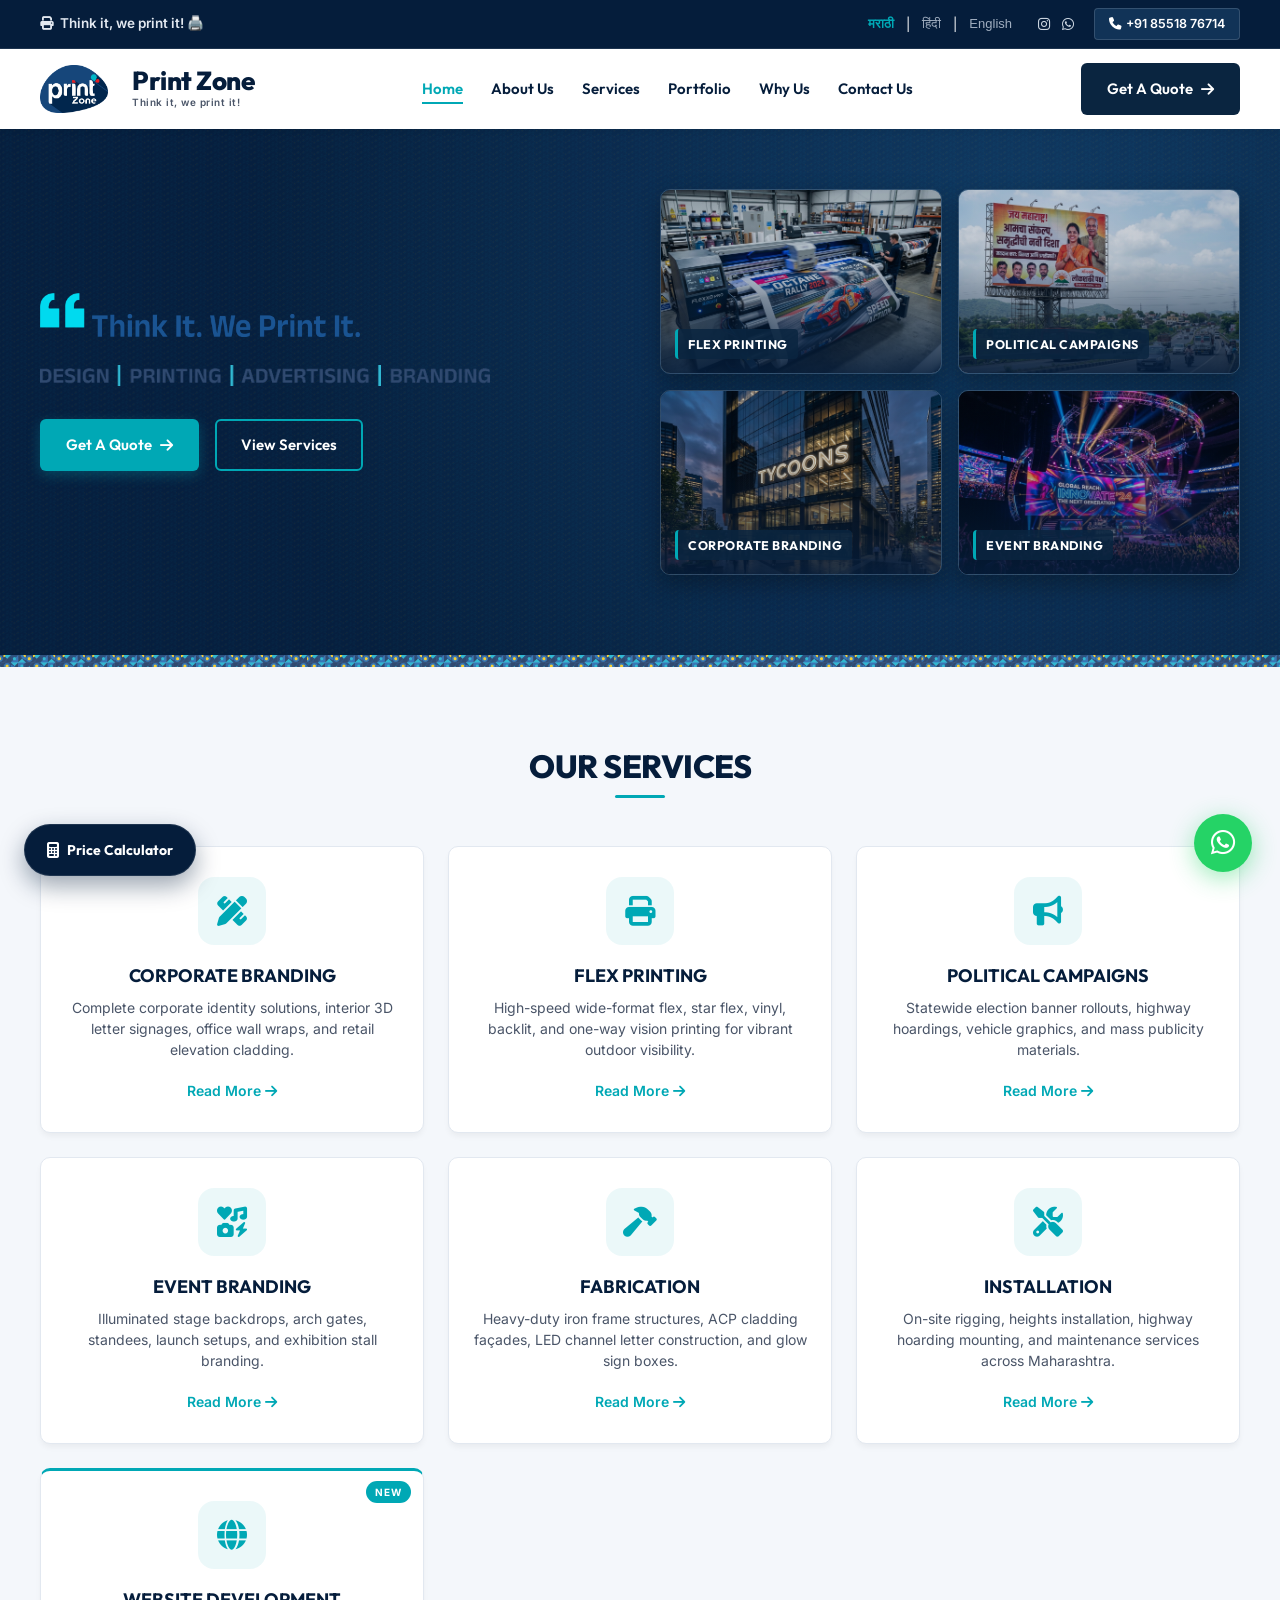
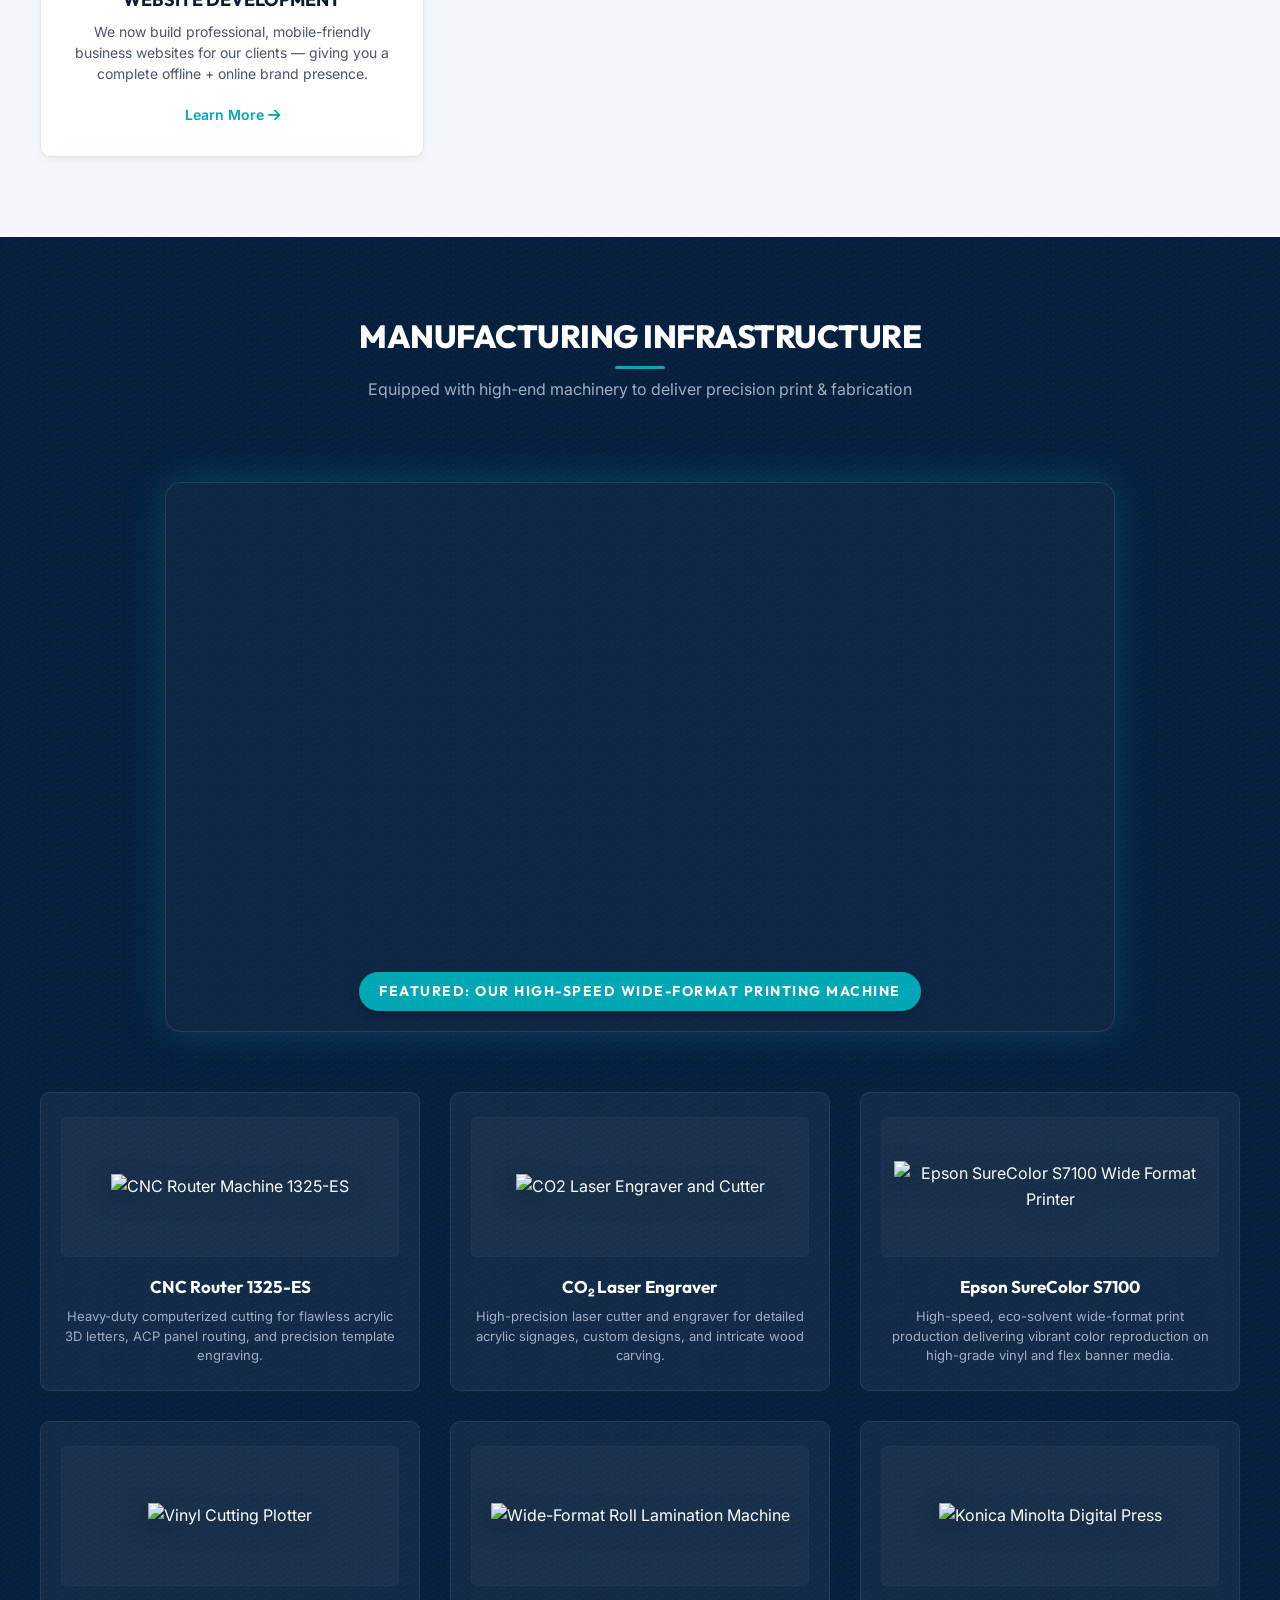
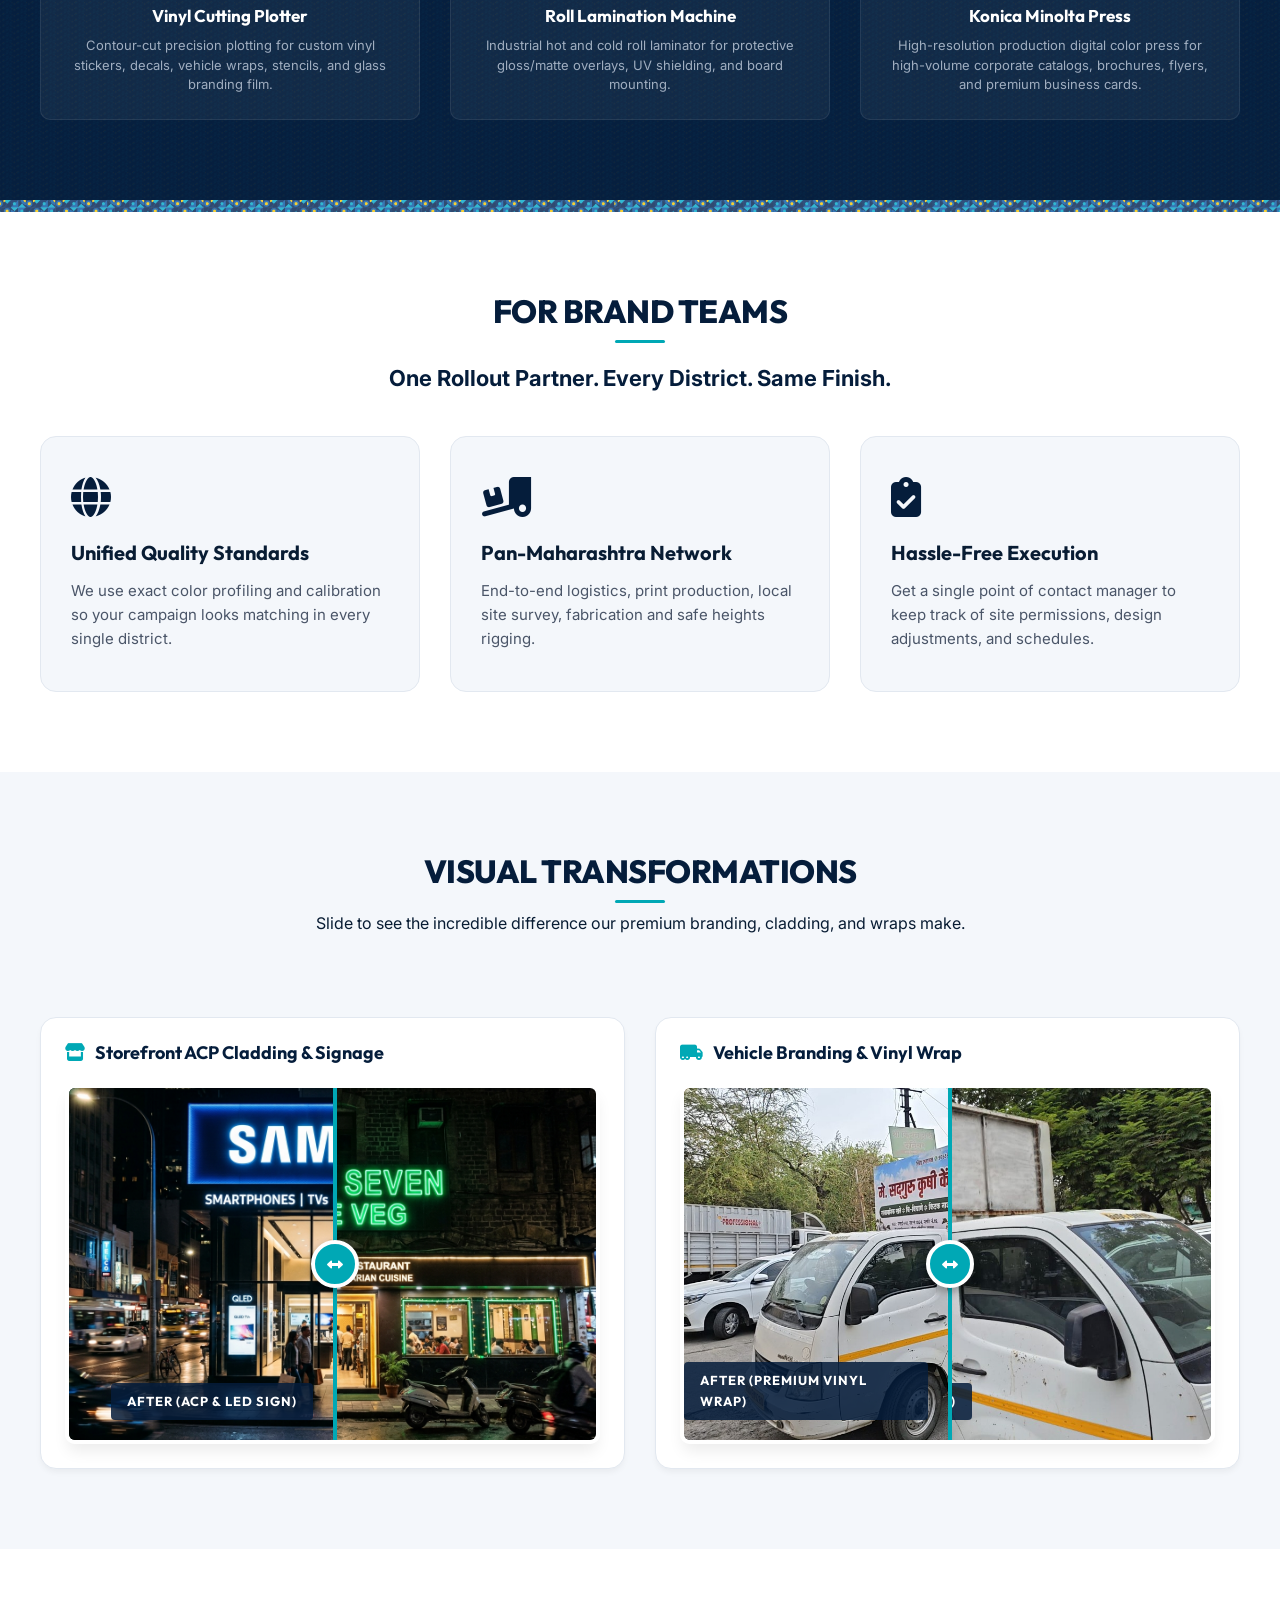
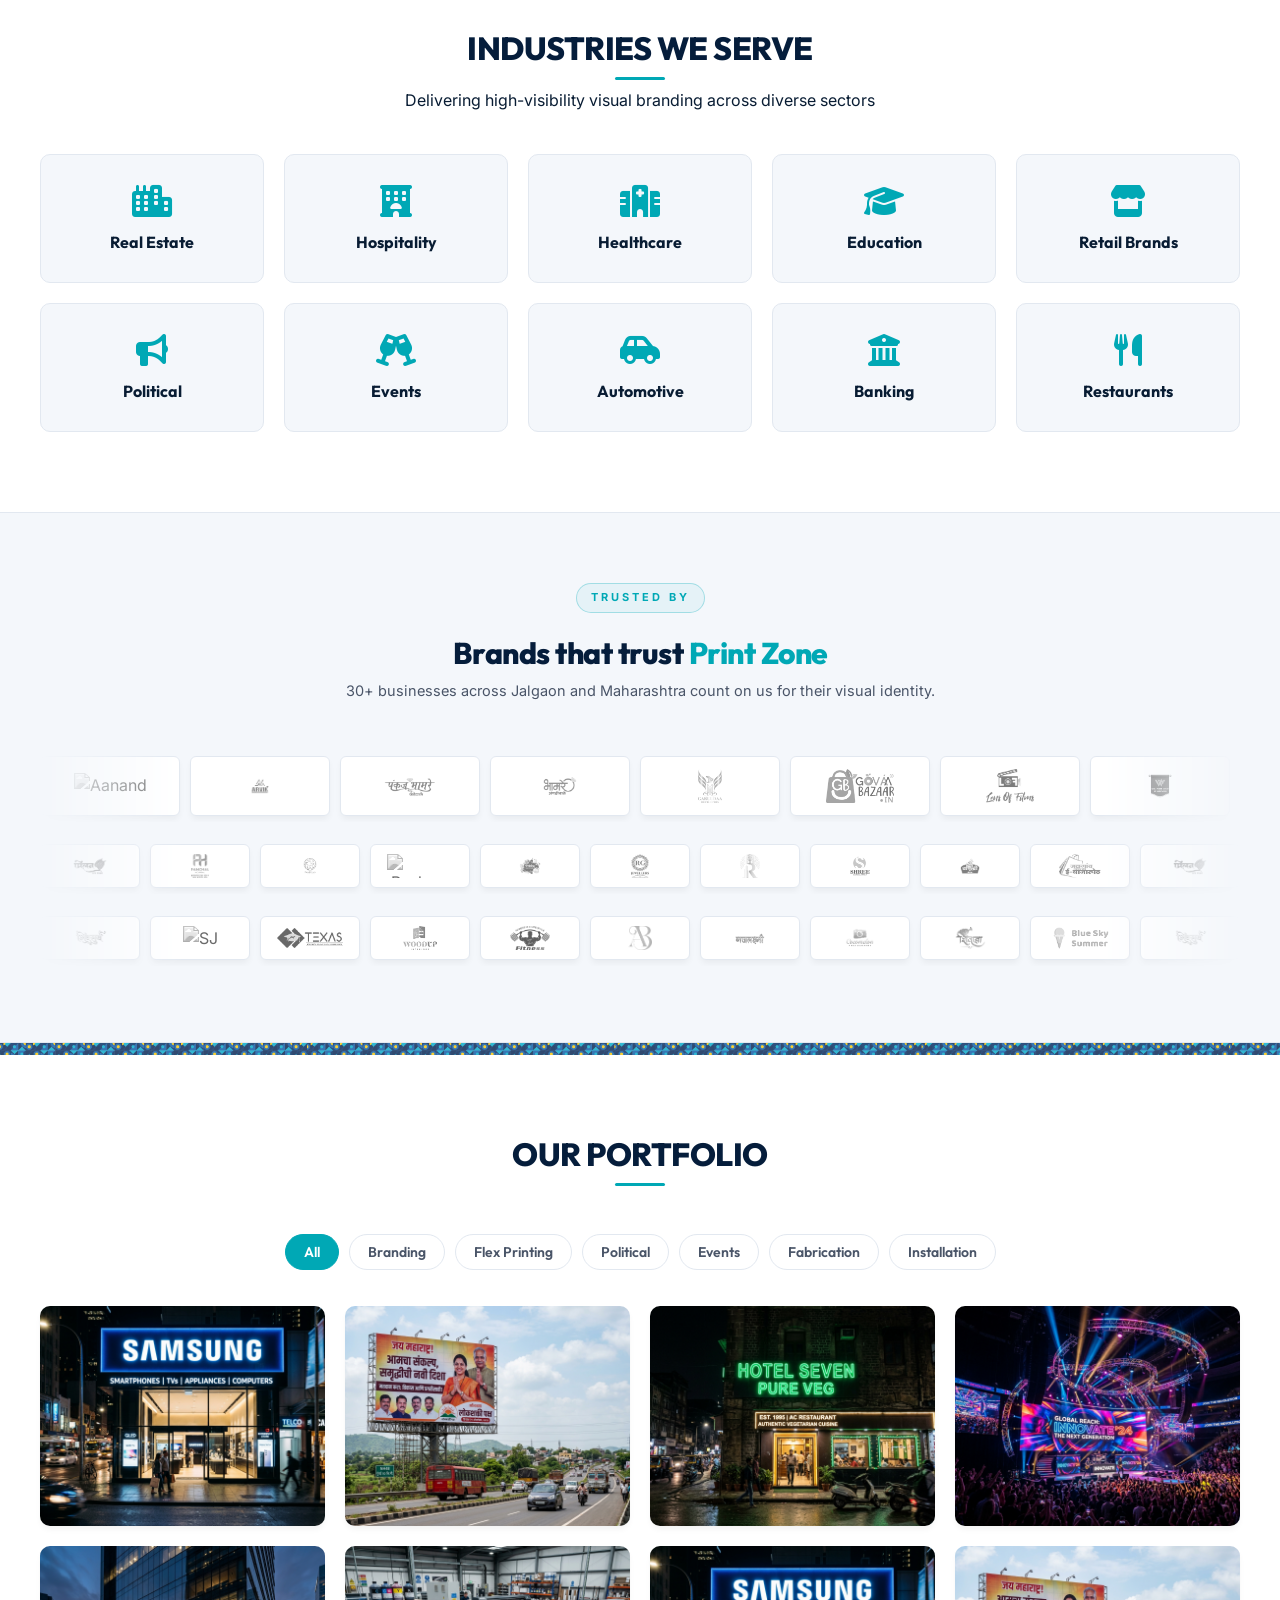
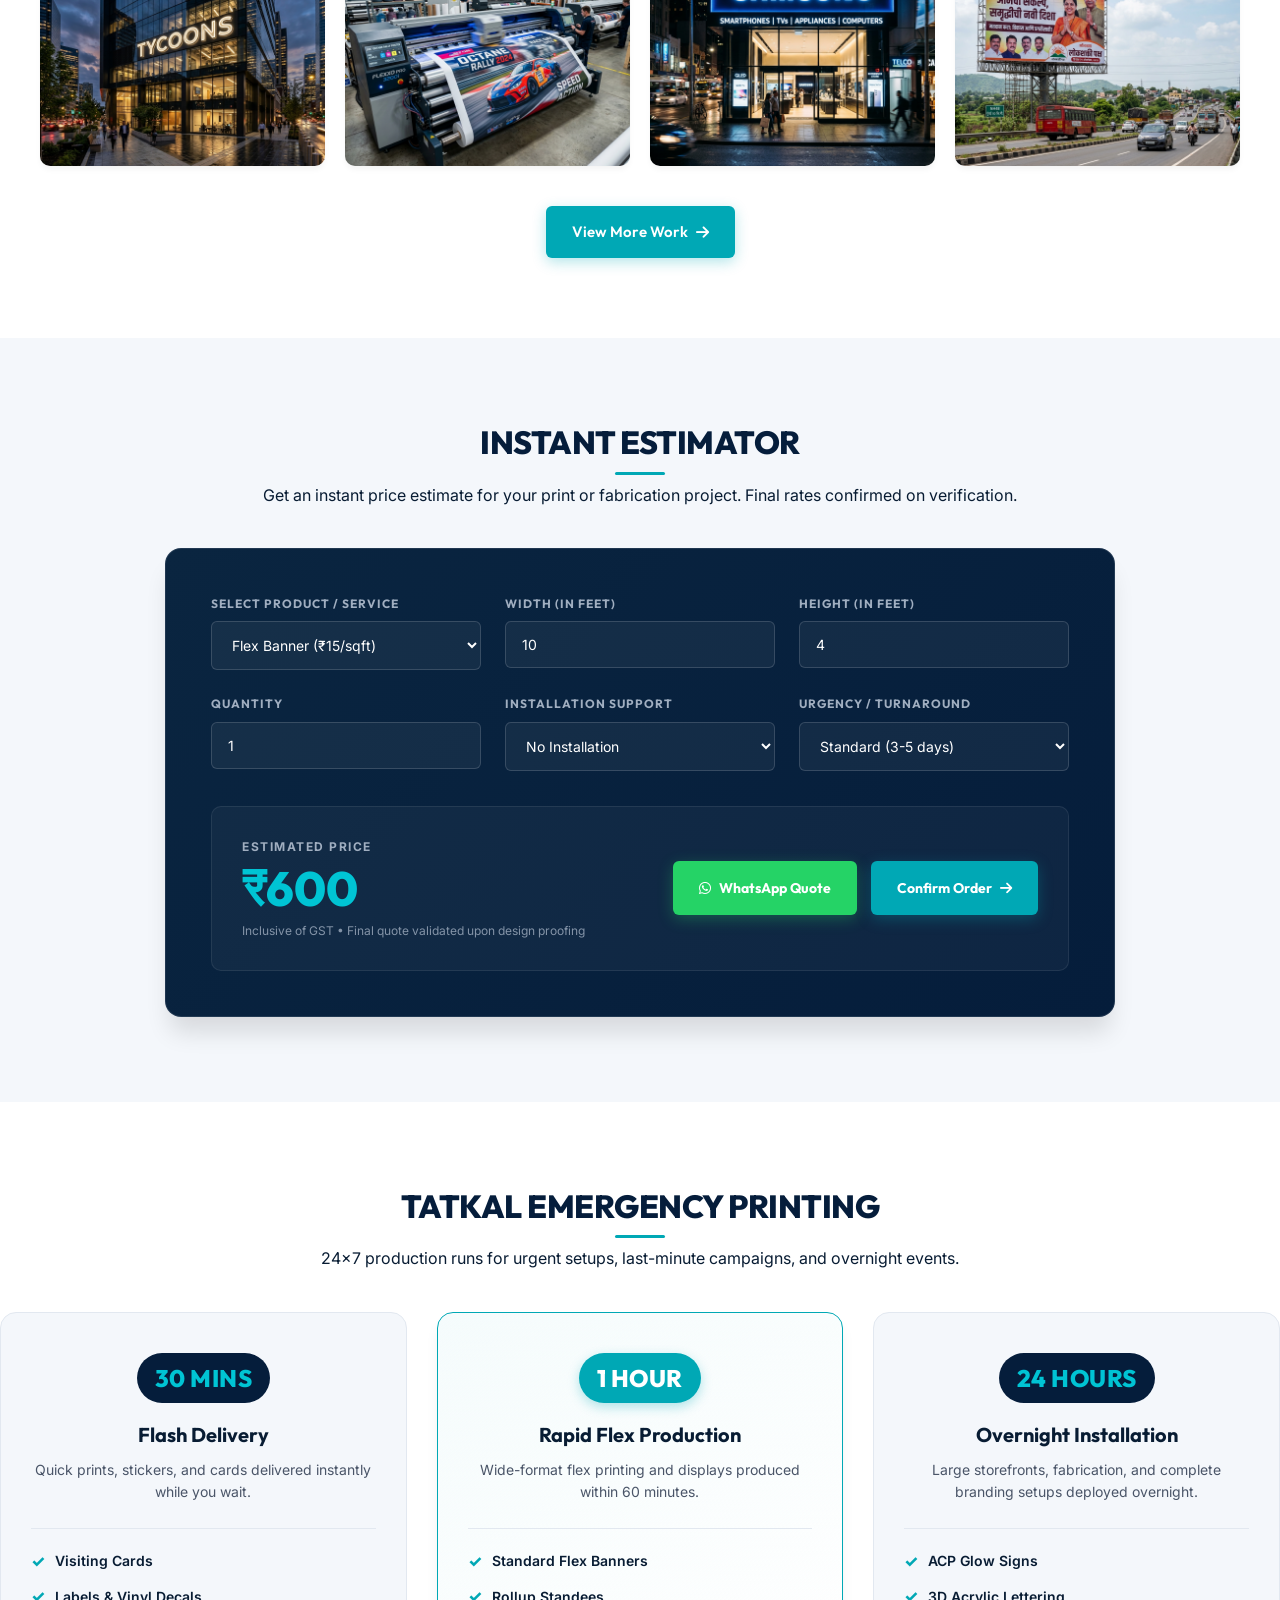
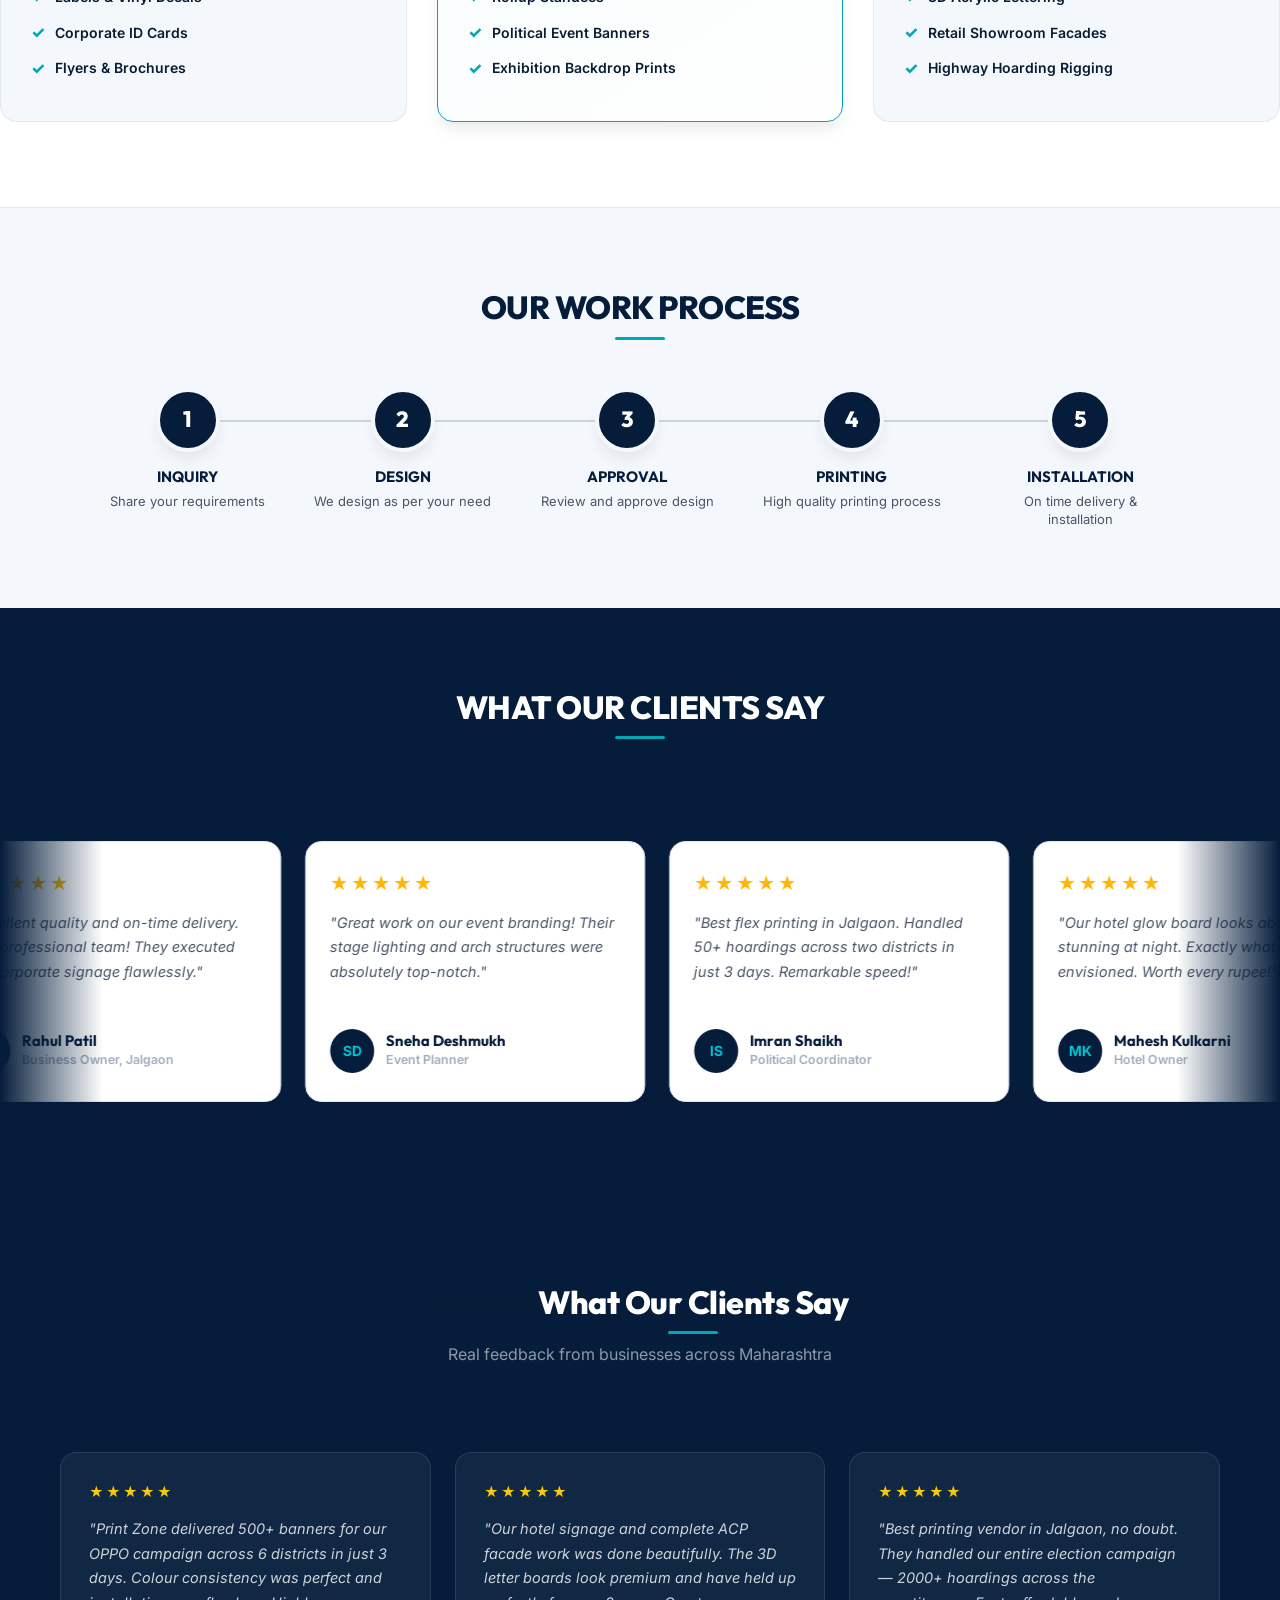
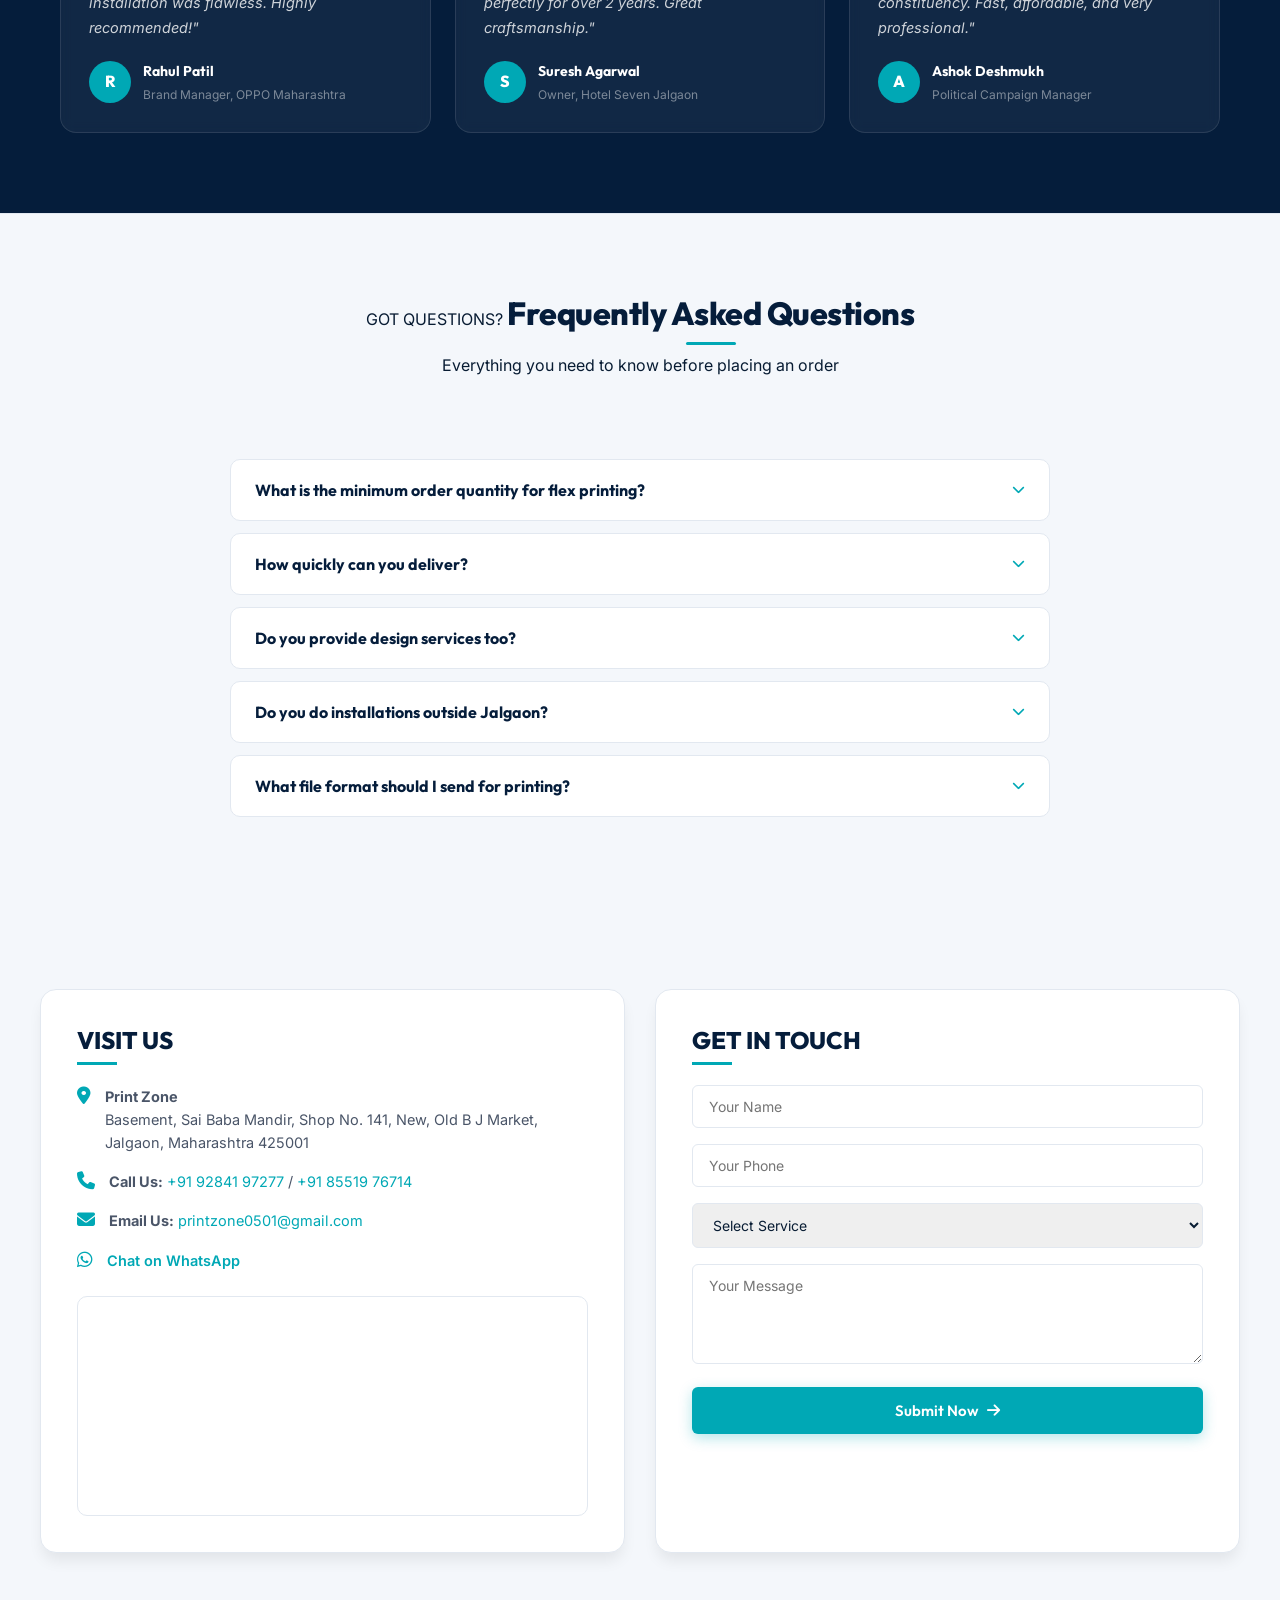
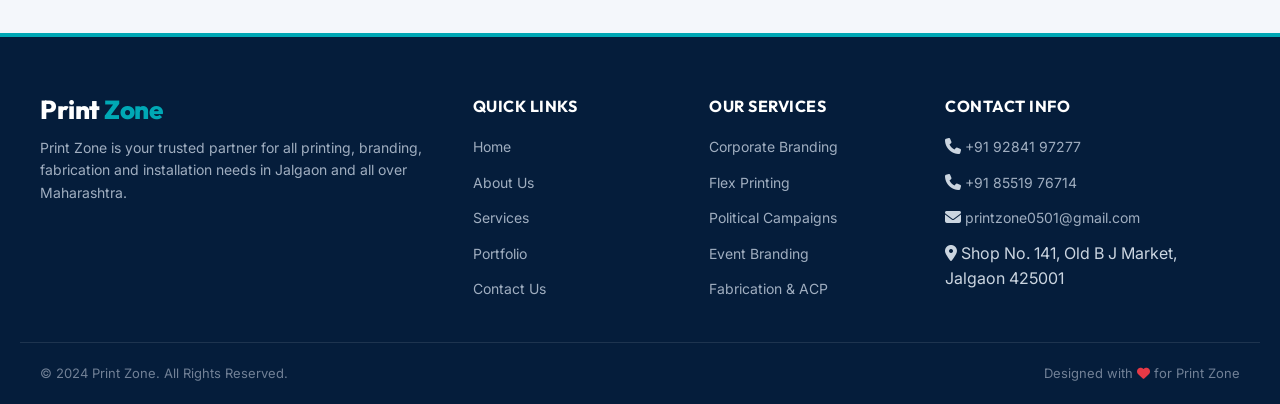
==== commit 5dc10b34: "feat: complete website with machines, directors banner, 7 services, team, smooth animations and upda" ====
--- a/index.html
+++ b/index.html
@@ -42,8 +42,8 @@
           <a href="https://www.instagram.com/print_zone_5/" target="_blank" class="social-icon" aria-label="Instagram"><i class="fa-brands fa-instagram"></i></a>
           <a href="https://wa.me/919284197277" target="_blank" class="social-icon" aria-label="WhatsApp"><i class="fa-brands fa-whatsapp"></i></a>
         </div>
-        <a href="#contact" class="top-quote-btn trigger-quote-modal" data-i18n="getQuote">
-          Get A Quote <i class="fa-solid fa-arrow-right"></i>
+        <a href="tel:+918551876714" class="top-quote-btn">
+          <i class="fa-solid fa-phone"></i> +91 85518 76714 
         </a>
       </div>
     </div>
@@ -78,19 +78,6 @@
       </button>
     </div>
   </nav>
-
-  <!-- Floating Right Contact Bar -->
-  <div class="floating-sidebar">
-    <a href="https://wa.me/919284197277?text=Hi%20Print%20Zone%2C%20I%20want%20a%20quote" target="_blank" class="floating-item floating-wa">
-      <i class="fa-brands fa-whatsapp"></i> WhatsApp
-    </a>
-    <a href="tel:+919284197277" class="floating-item floating-call">
-      <i class="fa-solid fa-phone"></i> Call Now
-    </a>
-    <a href="#contact" class="floating-item floating-quote trigger-quote-modal">
-      <i class="fa-solid fa-envelope"></i> Get Quote
-    </a>
-  </div>
 
   <!-- Hero Section -->
   <section class="hero" id="home">
@@ -241,7 +228,7 @@
       <!-- Main machine as the center of attraction -->
       <div class="machine-featured">
         <video 
-          src="img/Video Project 6.mp4"
+          src="img/boom.mp4"
           class="print-zone-machine"
           autoplay
           muted
@@ -255,20 +242,58 @@
       </div>
 
       <div class="infrastructure-grid">
-        <div class="infra-card">
-          <i class="fa-solid fa-microchip"></i>
-          <h4>CNC Router & Engraving</h4>
-          <p>Computerized cutting for flawless acrylic 3D letters, ACP panels, and precision templates.</p>
-        </div>
-        <div class="infra-card">
-          <i class="fa-solid fa-layer-group"></i>
-          <h4>ACP Grooving & Folding</h4>
-          <p>Specialized industrial groovers ensuring clean, seamless joints on outdoor retail elevations.</p>
-        </div>
-        <div class="infra-card">
-          <i class="fa-solid fa-screwdriver-wrench"></i>
-          <h4>Fabrication & Rigging Station</h4>
-          <p>Heavy duty structural welding & framing workshop to construct solid signage frameworks.</p>
+        <!-- Machine 1: CNC Router -->
+        <div class="infra-card reveal" data-delay="0">
+          <div class="infra-img-box">
+            <img src="img/machine_cnc.png" alt="CNC Router Machine 1325-ES">
+          </div>
+          <h4>CNC Router 1325-ES</h4>
+          <p>Heavy-duty computerized cutting for flawless acrylic 3D letters, ACP panel routing, and precision template engraving.</p>
+        </div>
+
+        <!-- Machine 2: Laser Engraver -->
+        <div class="infra-card reveal" data-delay="100">
+          <div class="infra-img-box">
+            <img src="img/machine_laser.png" alt="CO2 Laser Engraver and Cutter">
+          </div>
+          <h4>CO₂ Laser Engraver</h4>
+          <p>High-precision laser cutter and engraver for detailed acrylic signages, custom designs, and intricate wood carving.</p>
+        </div>
+
+        <!-- Machine 3: Epson SureColor S7100 -->
+        <div class="infra-card reveal" data-delay="200">
+          <div class="infra-img-box">
+            <img src="img/machine_epson.png" alt="Epson SureColor S7100 Wide Format Printer">
+          </div>
+          <h4>Epson SureColor S7100</h4>
+          <p>High-speed, eco-solvent wide-format print production delivering vibrant color reproduction on high-grade vinyl and flex banner media.</p>
+        </div>
+
+        <!-- Machine 4: Vinyl Plotter -->
+        <div class="infra-card reveal" data-delay="0">
+          <div class="infra-img-box">
+            <img src="img/machine_plotter.png" alt="Vinyl Cutting Plotter">
+          </div>
+          <h4>Vinyl Cutting Plotter</h4>
+          <p>Contour-cut precision plotting for custom vinyl stickers, decals, vehicle wraps, stencils, and glass branding film.</p>
+        </div>
+
+        <!-- Machine 5: Roll Laminator -->
+        <div class="infra-card reveal" data-delay="100">
+          <div class="infra-img-box">
+            <img src="img/machine_laminator.png" alt="Wide-Format Roll Lamination Machine">
+          </div>
+          <h4>Roll Lamination Machine</h4>
+          <p>Industrial hot and cold roll laminator for protective gloss/matte overlays, UV shielding, and board mounting.</p>
+        </div>
+
+        <!-- Machine 6: Konica Minolta Digital Printer -->
+        <div class="infra-card reveal" data-delay="200">
+          <div class="infra-img-box">
+            <img src="img/machine_konica.png" alt="Konica Minolta Digital Press">
+          </div>
+          <h4>Konica Minolta Press</h4>
+          <p>High-resolution production digital color press for high-volume corporate catalogs, brochures, flyers, and premium business cards.</p>
         </div>
       </div>
     </div>
@@ -1018,7 +1043,7 @@
             <div>
               <strong>Call Us:</strong>
               <a href="tel:+919284197277" style="color:var(--cyan-accent)">+91 92841 97277</a> /
-              <a href="tel:+918551876714" style="color:var(--cyan-accent)">+91 85518 76714</a>
+              <a href="tel:+918551976714" style="color:var(--cyan-accent)">+91 85519 76714</a>
             </div>
           </div>
 
@@ -1122,7 +1147,7 @@
         <h4 class="footer-title">Contact Info</h4>
         <ul class="footer-links">
           <li><i class="fa-solid fa-phone"></i> <a href="tel:+919284197277">+91 92841 97277</a></li>
-          <li><i class="fa-solid fa-phone"></i> <a href="tel:+918551876714">+91 85518 76714</a></li>
+          <li><i class="fa-solid fa-phone"></i> <a href="tel:+918551976714">+91 85519 76714</a></li>
           <li><i class="fa-solid fa-envelope"></i> <a href="mailto:printzone0501@gmail.com">printzone0501@gmail.com</a></li>
           <li><i class="fa-solid fa-location-dot"></i> Shop No. 141, Old B J Market, Jalgaon 425001</li>
         </ul>
--- a/styles.css
+++ b/styles.css
@@ -215,6 +215,7 @@
   display: flex;
   justify-content: space-between;
   align-items: center;
+  transition: padding 0.3s cubic-bezier(0.4, 0, 0.2, 1);
 }
 
 .logo {
@@ -1222,16 +1223,15 @@
    NAVBAR SCROLL SHRINK EFFECT
    ============================== */
 .navbar {
-  transition: padding 0.3s ease, box-shadow 0.3s ease;
+  transition: box-shadow 0.3s ease;
 }
 
 .navbar.scrolled {
-  padding: 8px 0;
   box-shadow: 0 4px 20px rgba(5,29,59,0.15);
 }
 
 .navbar.scrolled .navbar-inner {
-  padding: 0 30px;
+  padding: 8px 20px;
 }
 
 
@@ -1385,7 +1385,7 @@
   background: rgba(255, 255, 255, 0.05);
   border: 1px solid rgba(255, 255, 255, 0.08);
   border-radius: var(--radius-md);
-  padding: 30px 24px;
+  padding: 24px 20px;
   text-align: center;
   transition: var(--transition);
 }
@@ -1396,22 +1396,43 @@
   transform: translateY(-5px);
 }
 
-.infra-card i {
-  font-size: 32px;
-  color: var(--cyan-bright);
-  margin-bottom: 16px;
+.infra-img-box {
+  width: 100%;
+  height: 140px;
+  display: flex;
+  align-items: center;
+  justify-content: center;
+  margin-bottom: 20px;
+  background: rgba(255, 255, 255, 0.03);
+  border-radius: var(--radius-sm);
+  padding: 12px;
+  overflow: hidden;
+  border: 1px solid rgba(255, 255, 255, 0.02);
+}
+
+.infra-img-box img {
+  max-width: 100%;
+  max-height: 100%;
+  object-fit: contain;
+  filter: drop-shadow(0 6px 12px rgba(0,0,0,0.4));
+  transition: transform 0.3s cubic-bezier(0.25, 0.46, 0.45, 0.94);
+}
+
+.infra-card:hover .infra-img-box img {
+  transform: scale(1.08);
 }
 
 .infra-card h4 {
-  font-size: 18px;
-  margin-bottom: 12px;
+  font-size: 17px;
+  margin-bottom: 10px;
   font-family: 'Outfit', sans-serif;
+  color: #FFFFFF;
 }
 
 .infra-card p {
-  font-size: 14px;
+  font-size: 13px;
   color: var(--text-light);
-  line-height: 1.6;
+  line-height: 1.5;
 }
 
 /* ==============================
@@ -1726,6 +1747,9 @@
   width: max-content;
   animation: scrollClients 30s linear infinite;
   padding: 6px 0;
+  will-change: transform;
+  transform: translate3d(0, 0, 0);
+  backface-visibility: hidden;
 }
 
 .clients-track-reverse {
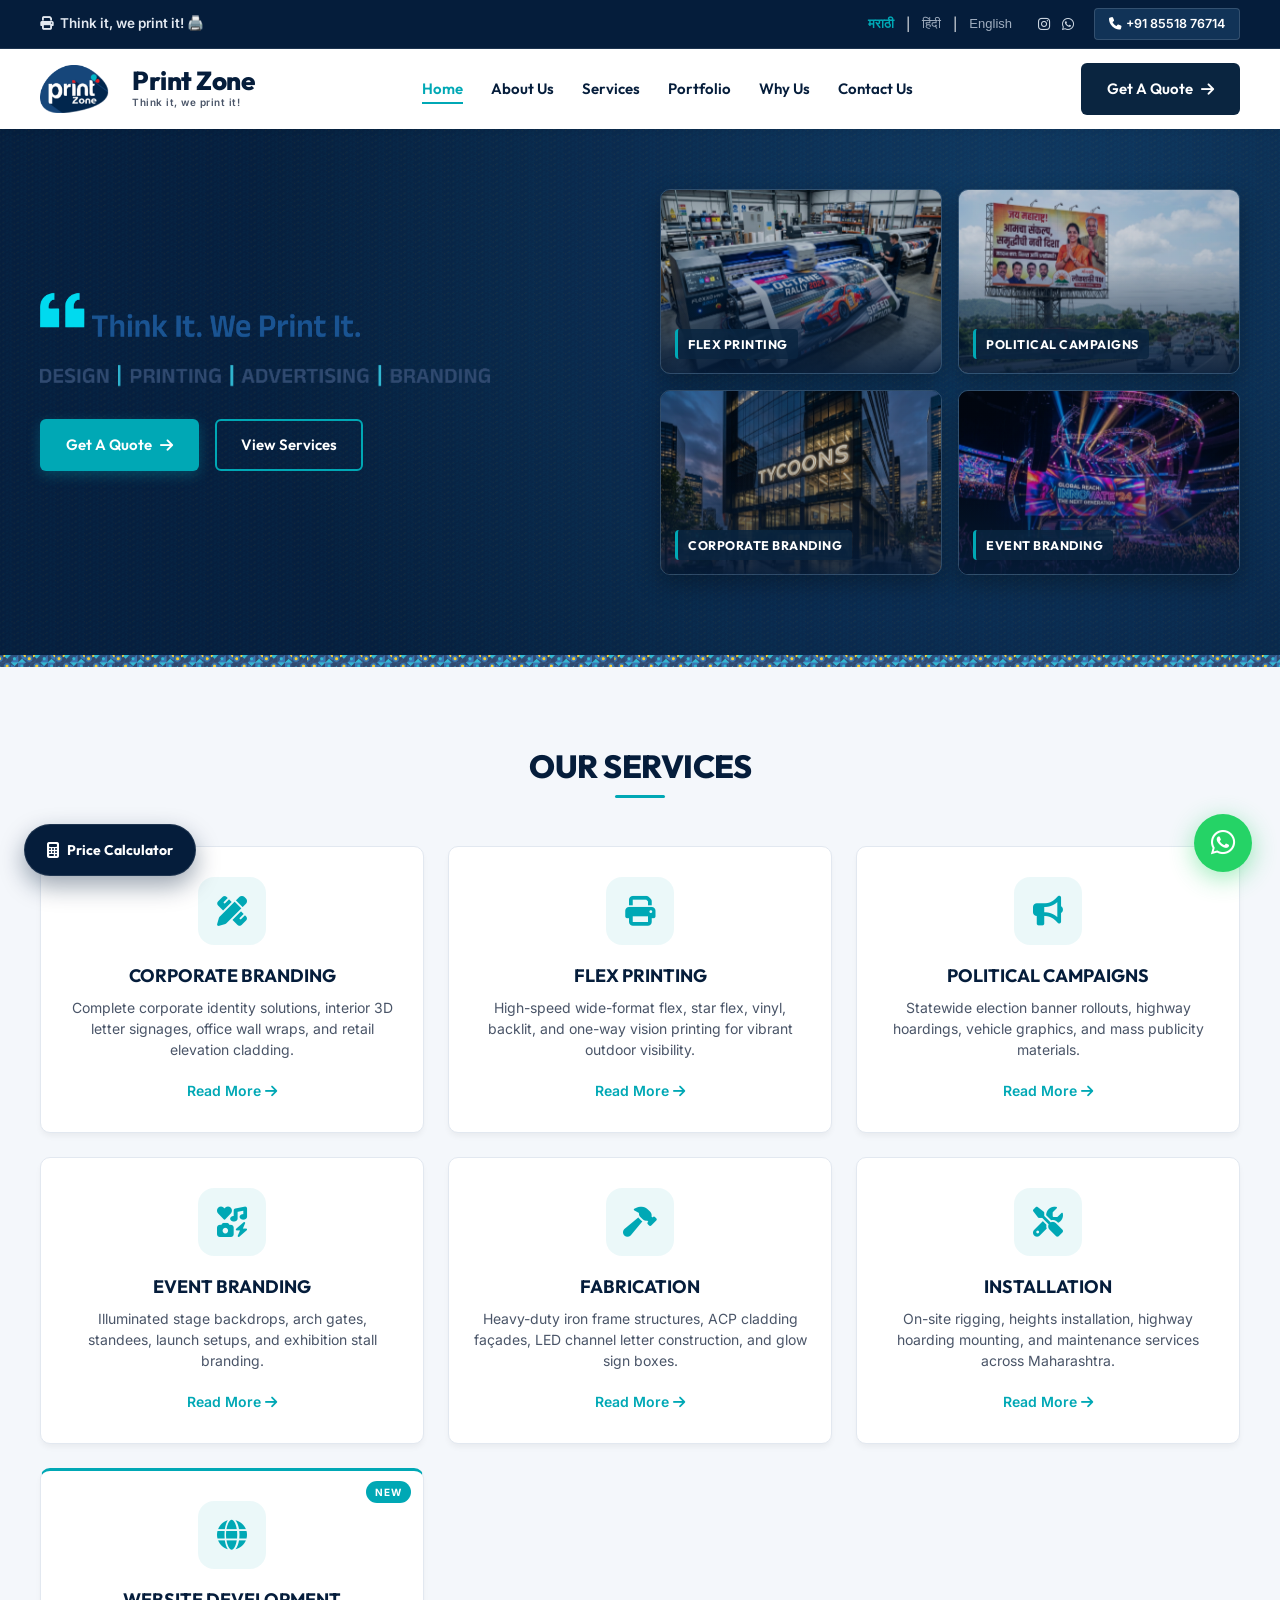
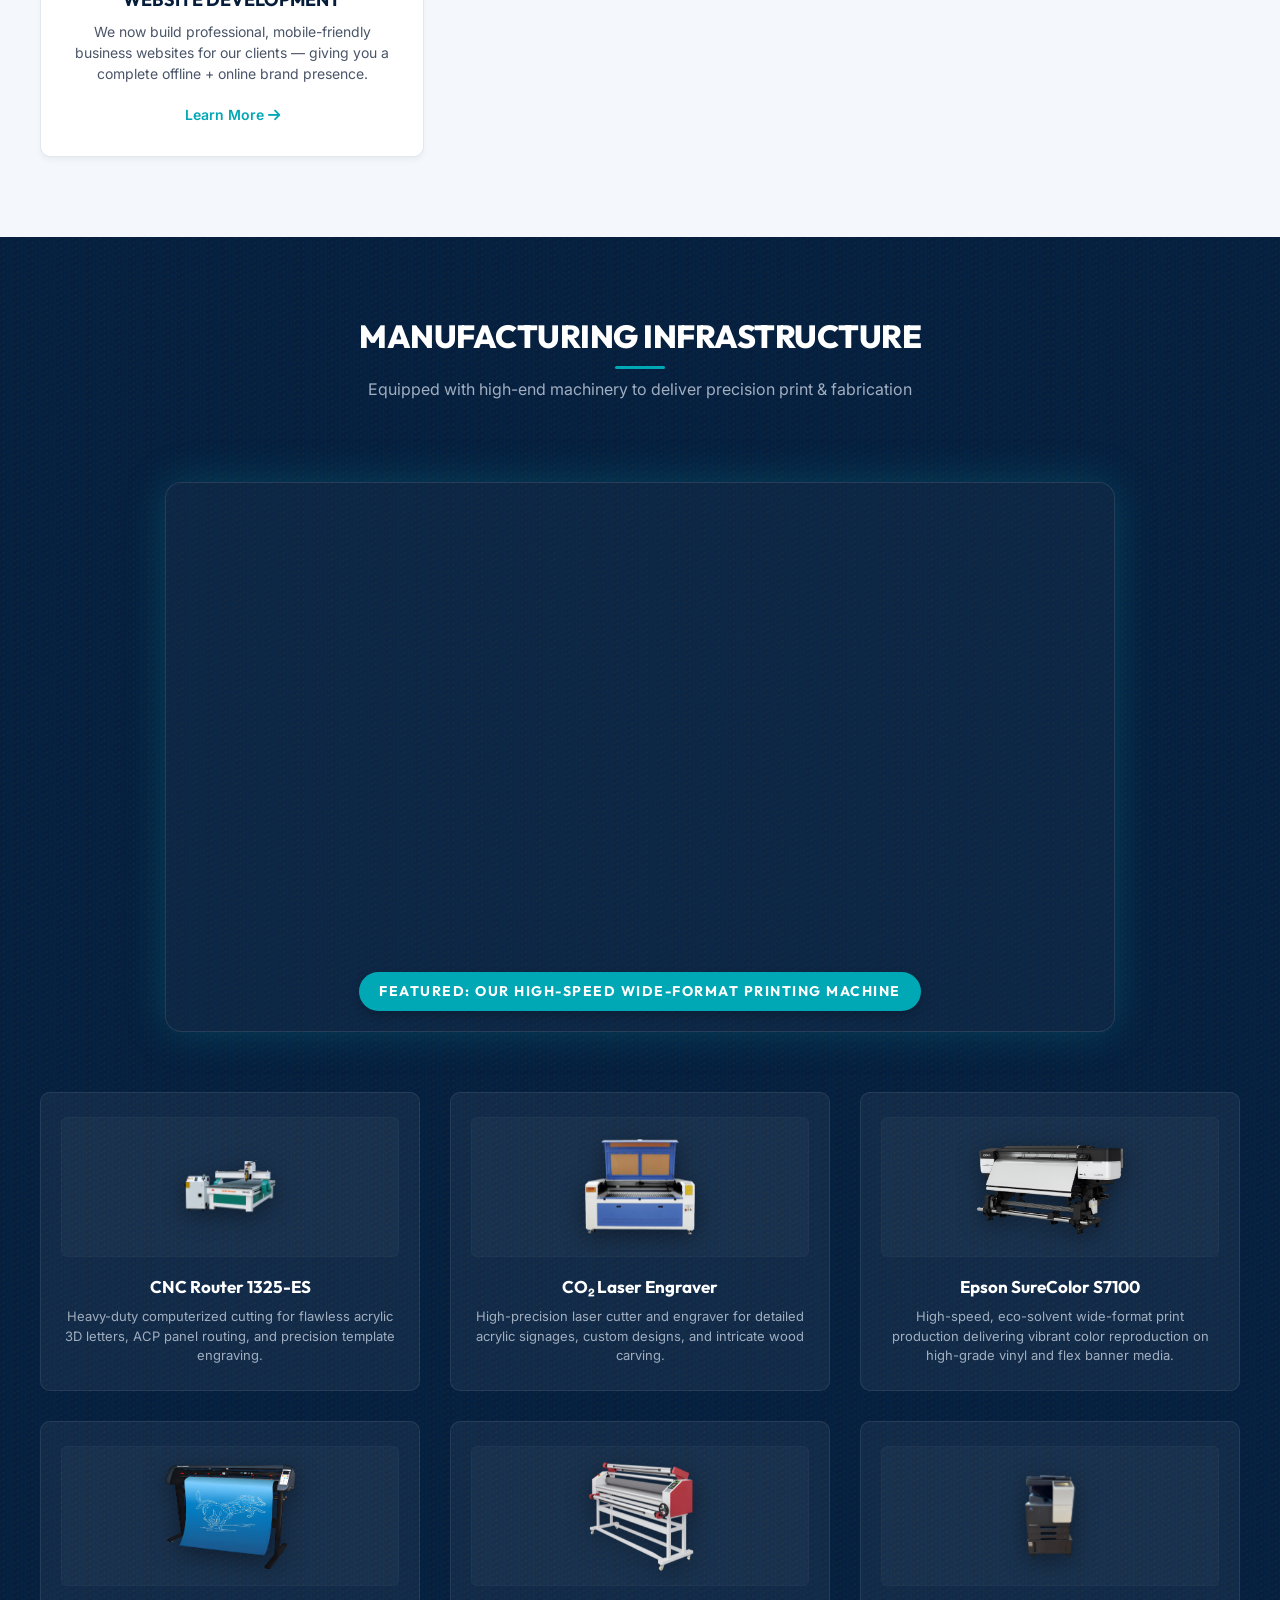
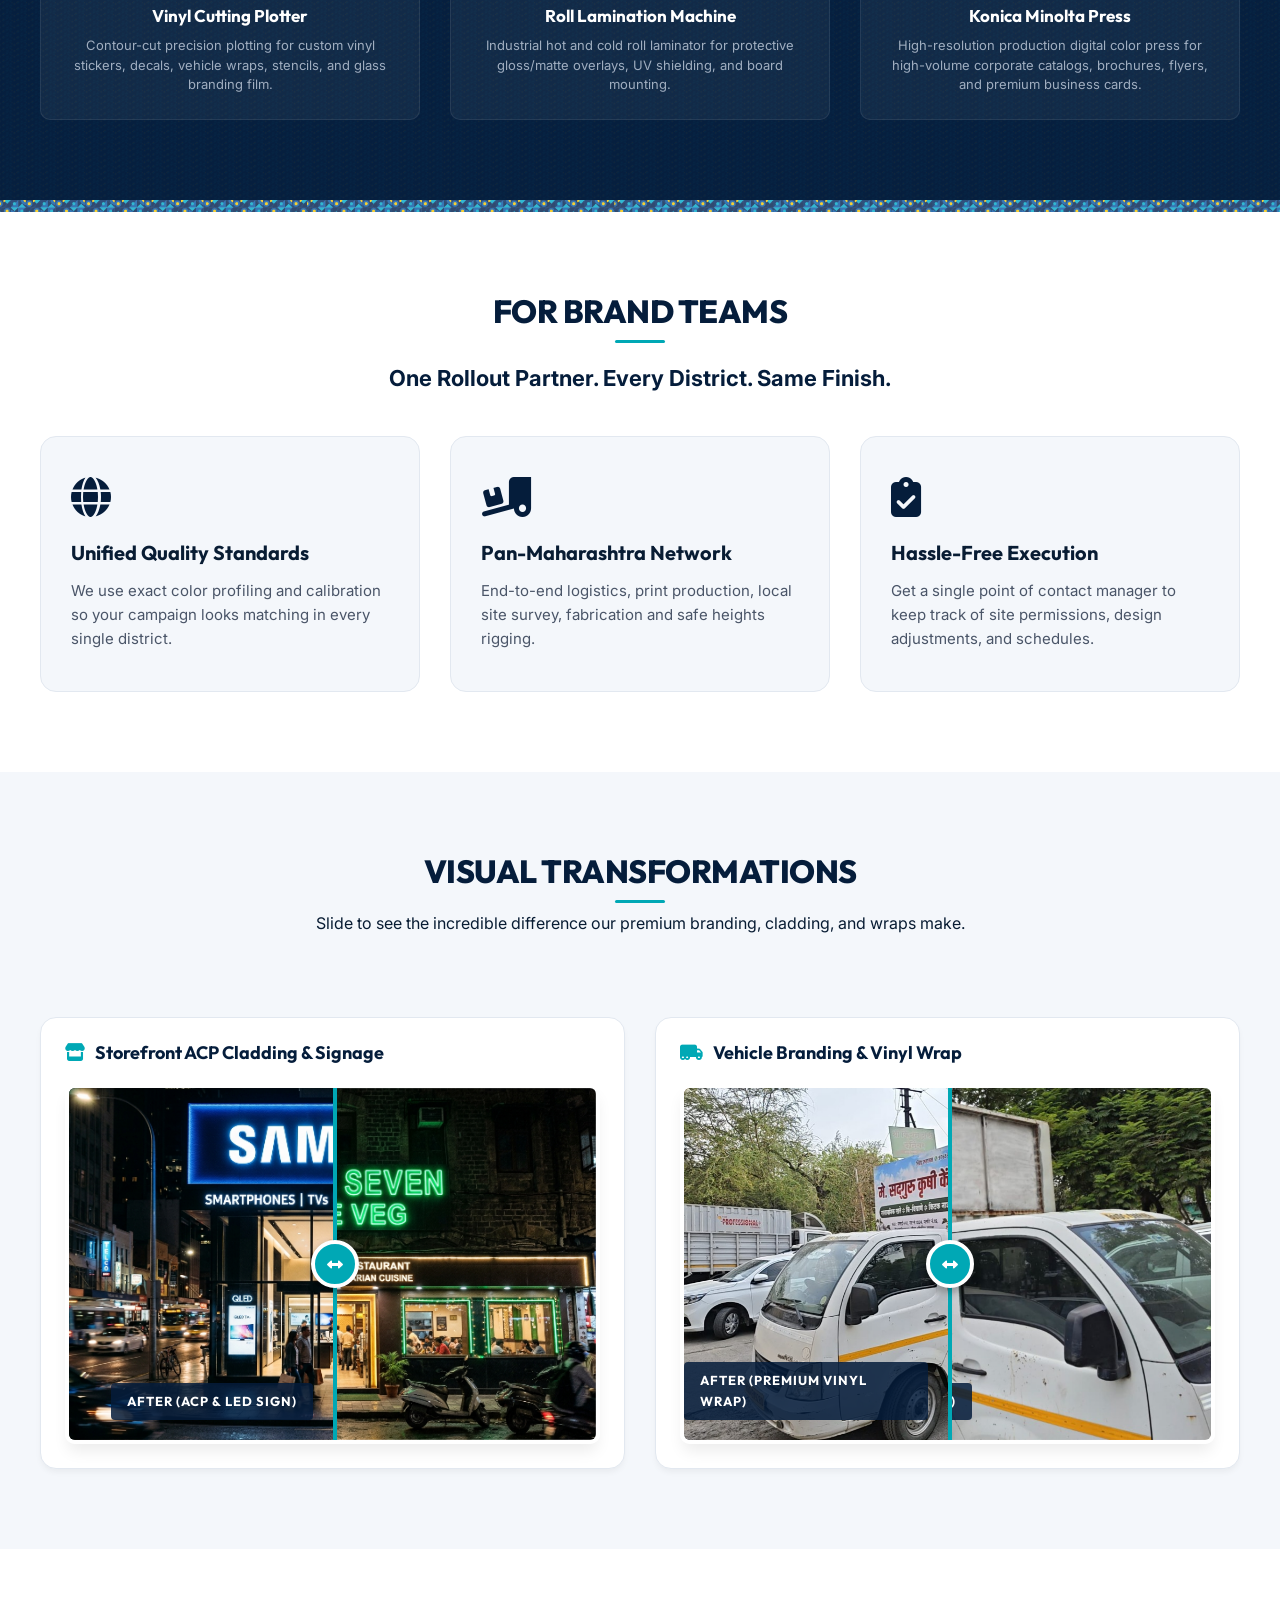
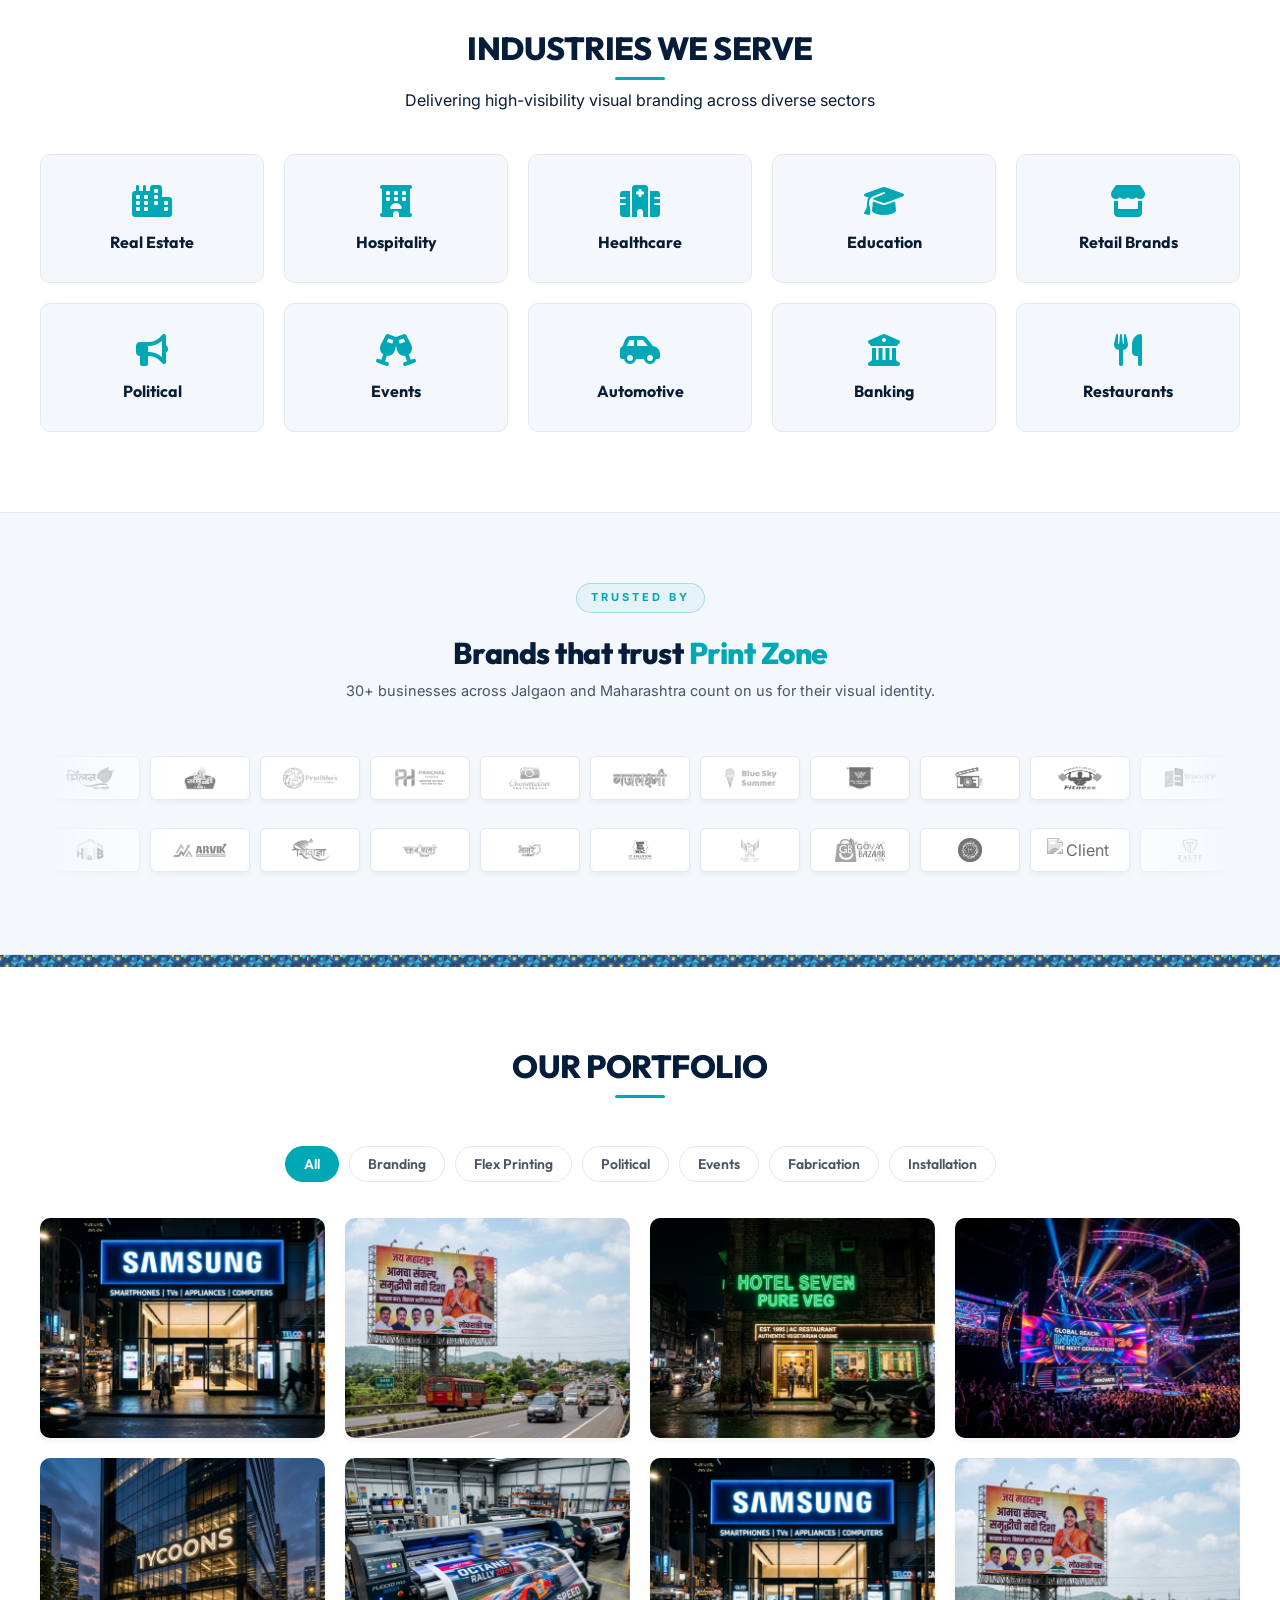
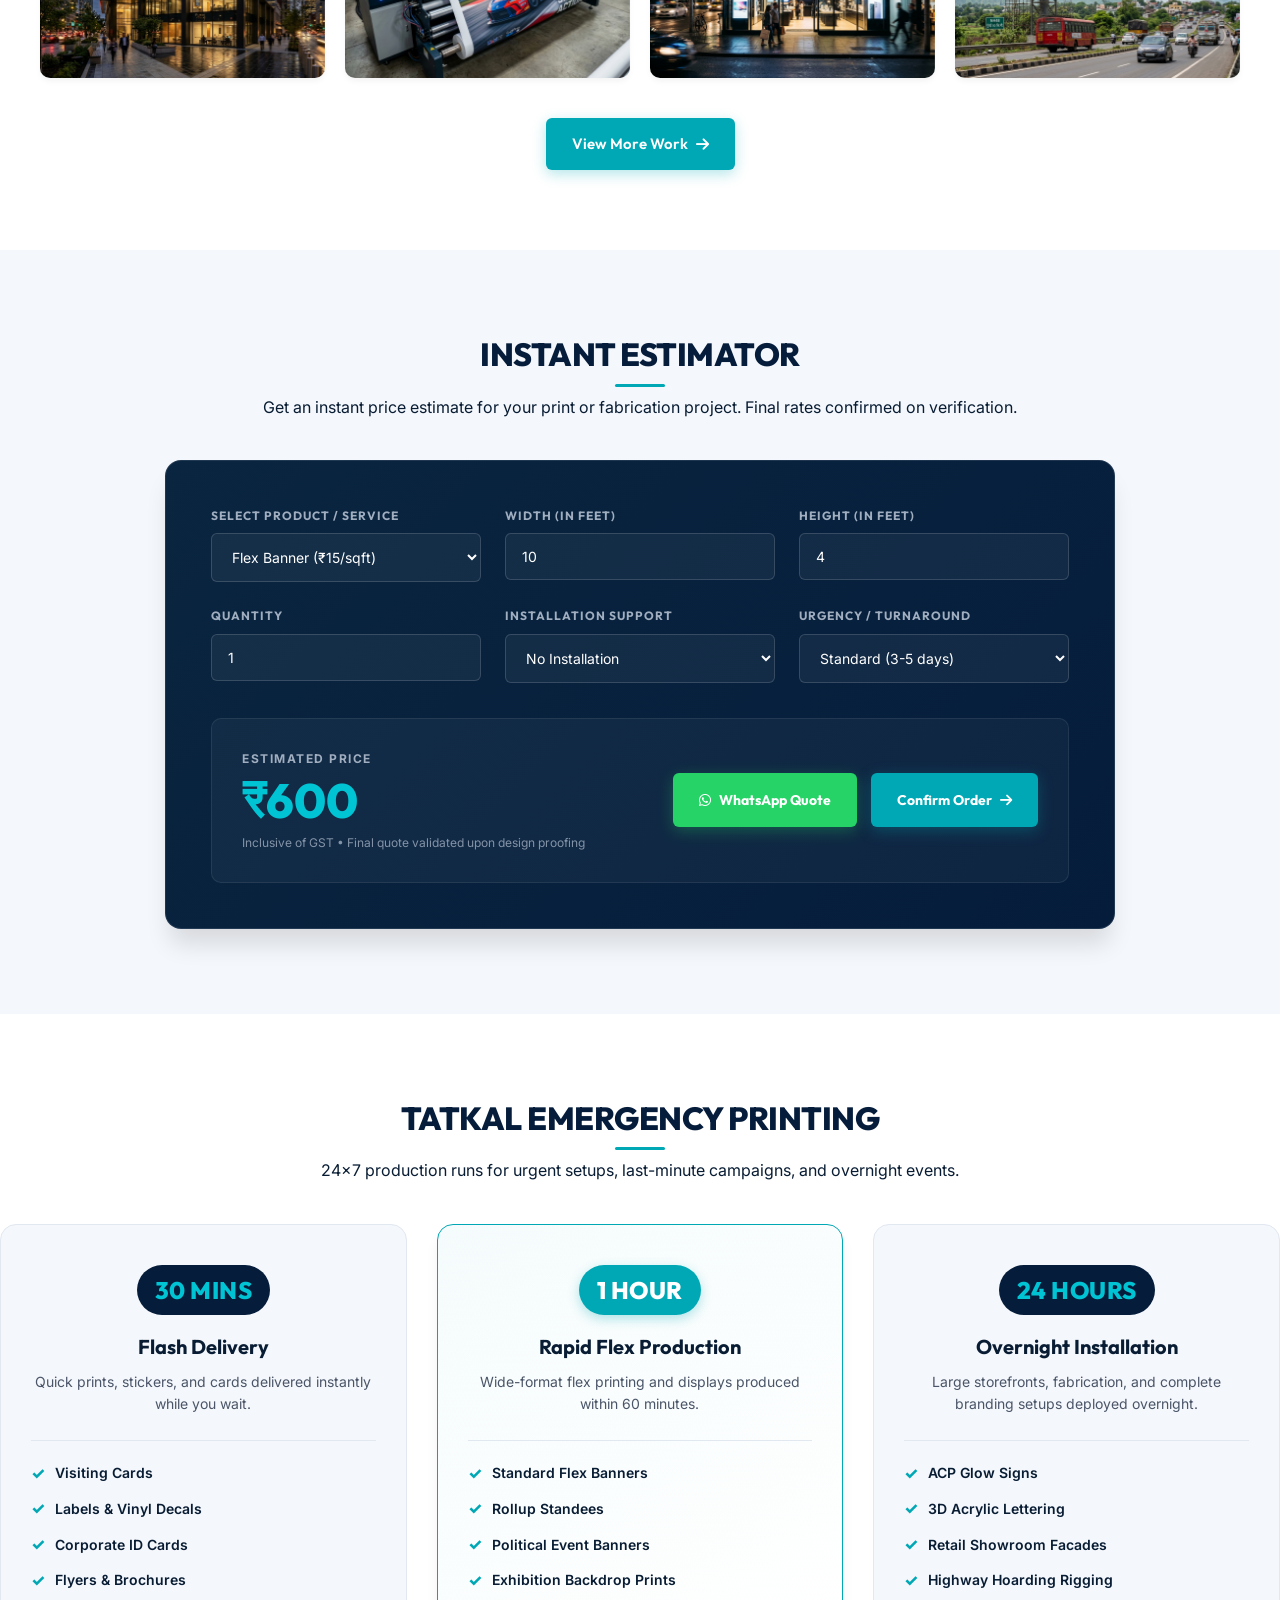
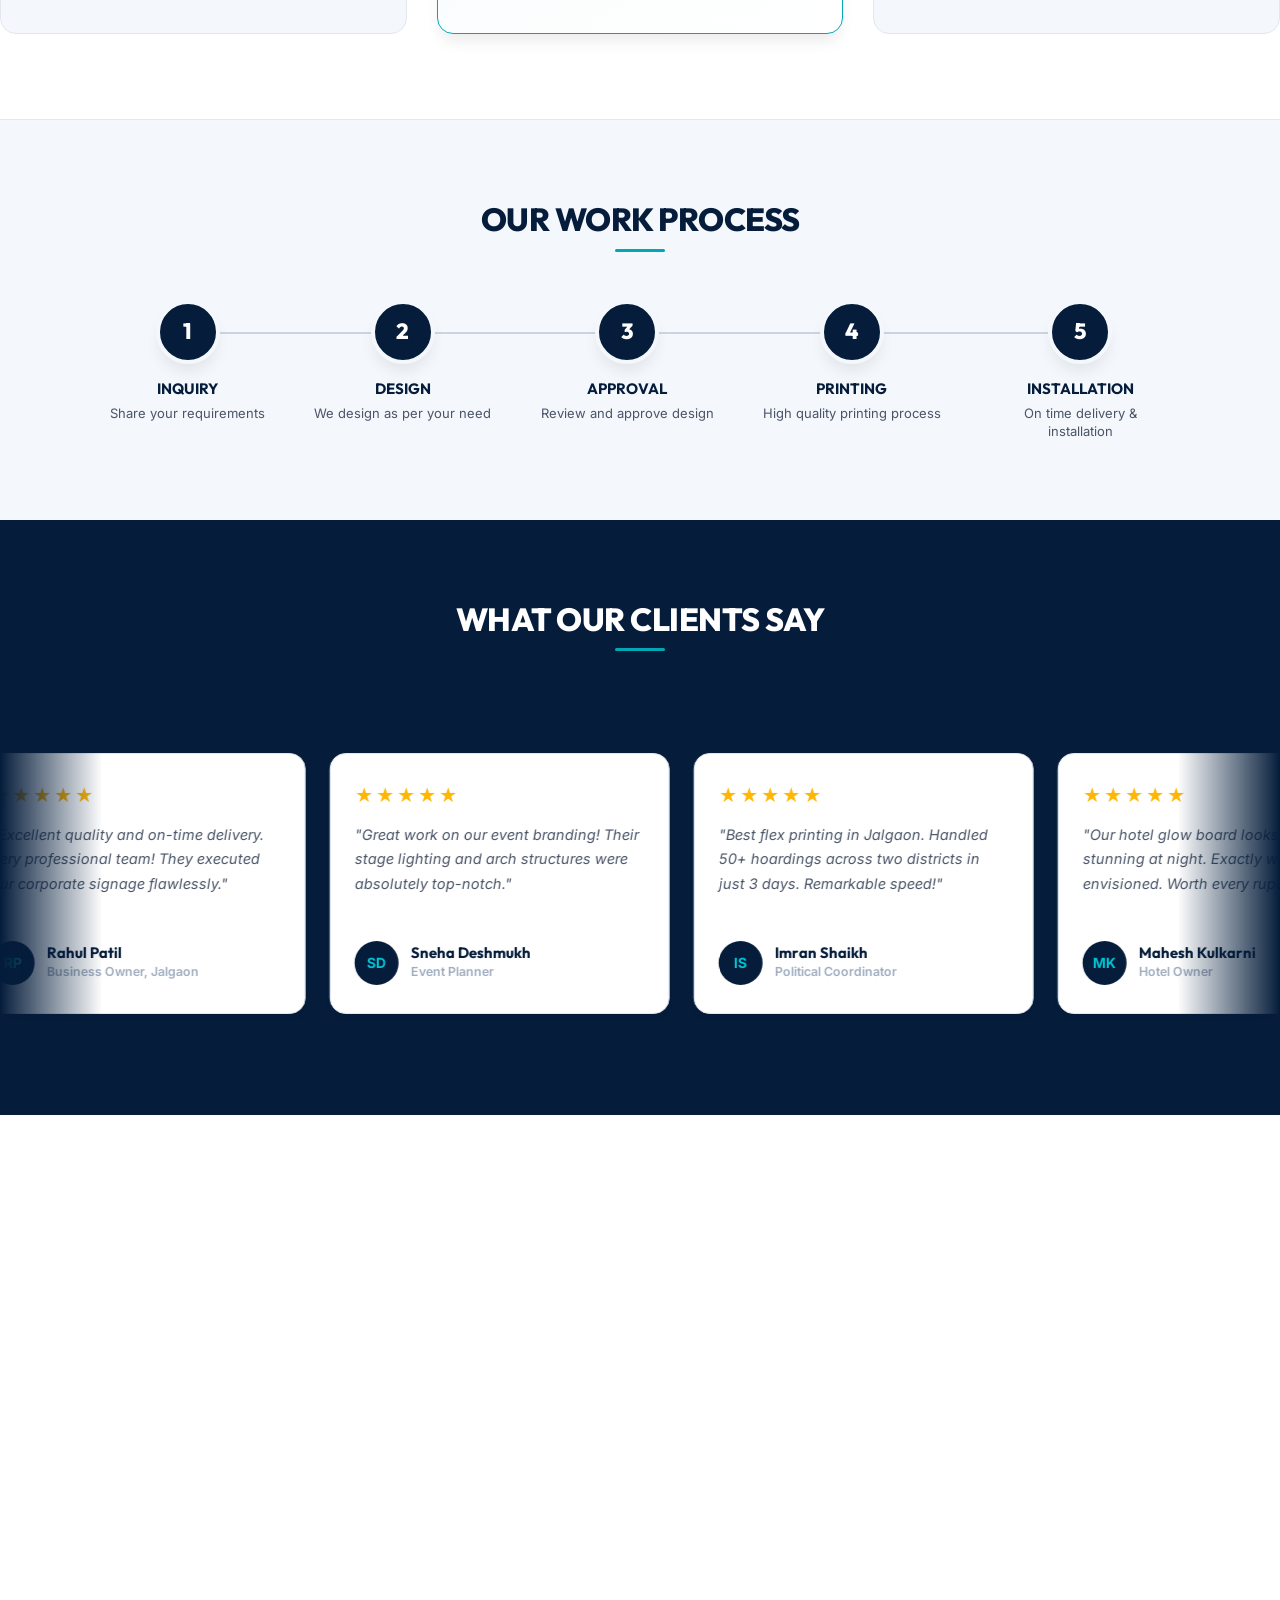
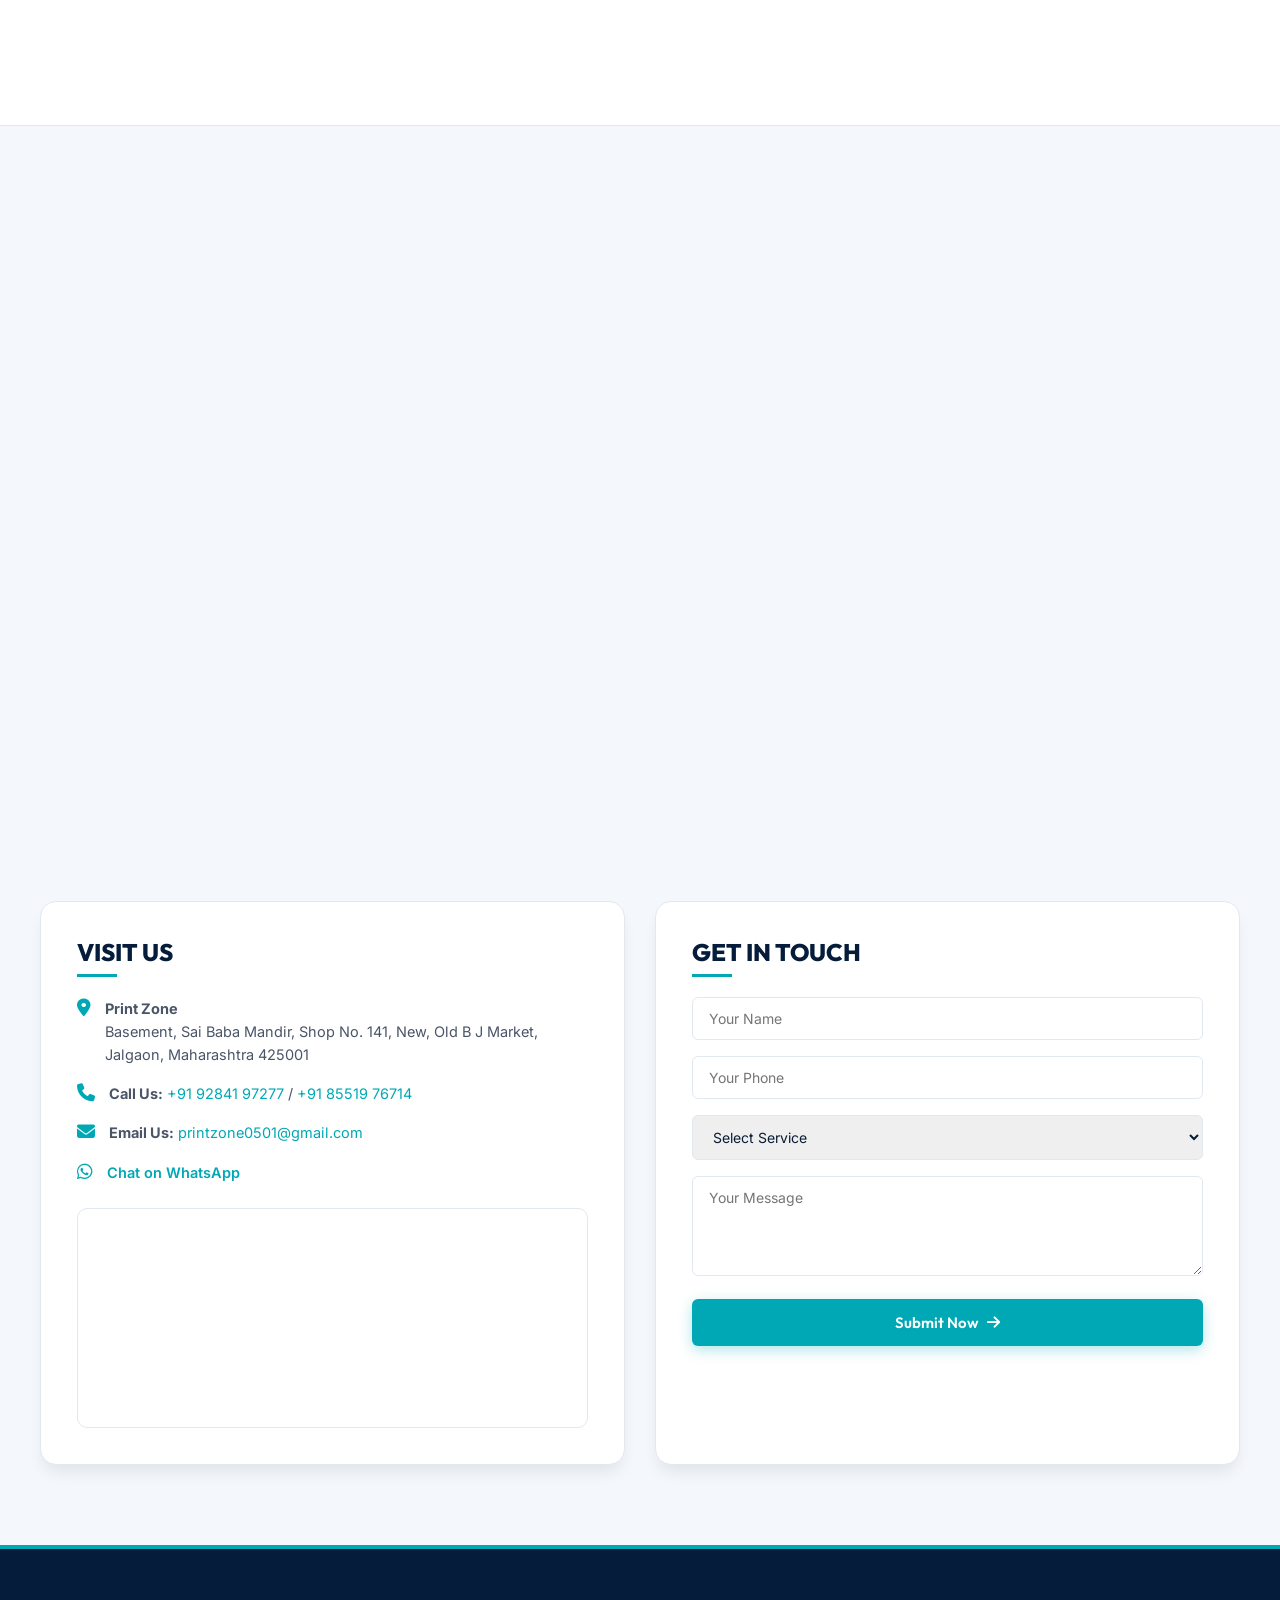
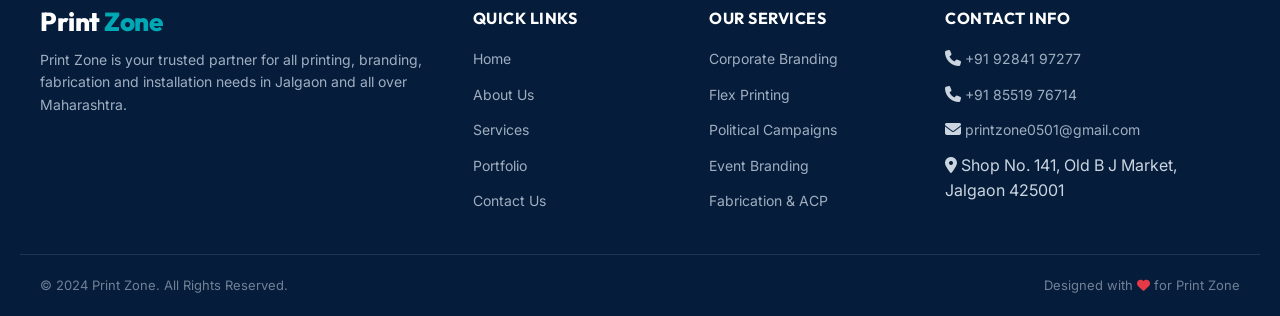
==== commit b4ed8c12: "feat: update client brand logos from Sponsers folder to 2 rows instead of 3, using numbered files an" ====
--- a/index.html
+++ b/index.html
@@ -449,81 +449,96 @@
       <!-- Row 1 — scrolls left -->
       <div class="clients-carousel">
         <div class="clients-track-horizontal">
-          <div class="client-logo-item"><img src="img/Sponsers/aanand logo 2.png" alt="Aanand"></div>
-          <div class="client-logo-item"><img src="img/Sponsers/arvik logo.png" alt="Arvik"></div>
-          <div class="client-logo-item"><img src="img/Sponsers/Bhamre logo.png" alt="Bhamre"></div>
-          <div class="client-logo-item"><img src="img/Sponsers/bhamrering.png" alt="Bhamre Ring"></div>
-          <div class="client-logo-item"><img src="img/Sponsers/Garuda.png" alt="Garuda"></div>
-          <div class="client-logo-item"><img src="img/Sponsers/Govva Logo.png" alt="Govva"></div>
-          <div class="client-logo-item"><img src="img/Sponsers/LOF LOGO.png" alt="LOF"></div>
-          <div class="client-logo-item"><img src="img/Sponsers/LOGO (2).png" alt="Client"></div>
-          <div class="client-logo-item"><img src="img/Sponsers/Logo 2.png" alt="Client"></div>
-          <div class="client-logo-item"><img src="img/Sponsers/Logo son sakhi From Rohit Graphics.png" alt="Son Sakhi"></div>
+          <div class="client-logo-item"><img src="img/Sponsers/01.png" alt="Client 01"></div>
+          <div class="client-logo-item"><img src="img/Sponsers/02.png" alt="Client 02"></div>
+          <div class="client-logo-item"><img src="img/Sponsers/03.png" alt="Client 03"></div>
+          <div class="client-logo-item"><img src="img/Sponsers/04.png" alt="Client 04"></div>
+          <div class="client-logo-item"><img src="img/Sponsers/05.png" alt="Client 05"></div>
+          <div class="client-logo-item"><img src="img/Sponsers/06.png" alt="Client 06"></div>
+          <div class="client-logo-item"><img src="img/Sponsers/07.png" alt="Client 07"></div>
+          <div class="client-logo-item"><img src="img/Sponsers/08.png" alt="Client 08"></div>
+          <div class="client-logo-item"><img src="img/Sponsers/9.png" alt="Client 09"></div>
+          <div class="client-logo-item"><img src="img/Sponsers/10.png" alt="Client 10"></div>
+          <div class="client-logo-item"><img src="img/Sponsers/11.png" alt="Client 11"></div>
+          <div class="client-logo-item"><img src="img/Sponsers/12.png" alt="Client 12"></div>
+          <div class="client-logo-item"><img src="img/Sponsers/13.png" alt="Client 13"></div>
+          <div class="client-logo-item"><img src="img/Sponsers/14.png" alt="Client 14"></div>
+          <div class="client-logo-item"><img src="img/Sponsers/15.png" alt="Client 15"></div>
+          <div class="client-logo-item"><img src="img/Sponsers/16.png" alt="Client 16"></div>
+          <div class="client-logo-item"><img src="img/Sponsers/17.png" alt="Client 17"></div>
+          <div class="client-logo-item"><img src="img/Sponsers/18.png" alt="Client 18"></div>
+          <div class="client-logo-item"><img src="img/Sponsers/19.png" alt="Client 19"></div>
+          <div class="client-logo-item"><img src="img/Sponsers/20.png" alt="Client 20"></div>
           <!-- duplicate for seamless loop -->
-          <div class="client-logo-item"><img src="img/Sponsers/aanand logo 2.png" alt="Aanand"></div>
-          <div class="client-logo-item"><img src="img/Sponsers/arvik logo.png" alt="Arvik"></div>
-          <div class="client-logo-item"><img src="img/Sponsers/Bhamre logo.png" alt="Bhamre"></div>
-          <div class="client-logo-item"><img src="img/Sponsers/bhamrering.png" alt="Bhamre Ring"></div>
-          <div class="client-logo-item"><img src="img/Sponsers/Garuda.png" alt="Garuda"></div>
-          <div class="client-logo-item"><img src="img/Sponsers/Govva Logo.png" alt="Govva"></div>
-          <div class="client-logo-item"><img src="img/Sponsers/LOF LOGO.png" alt="LOF"></div>
-          <div class="client-logo-item"><img src="img/Sponsers/LOGO (2).png" alt="Client"></div>
-          <div class="client-logo-item"><img src="img/Sponsers/Logo 2.png" alt="Client"></div>
-          <div class="client-logo-item"><img src="img/Sponsers/Logo son sakhi From Rohit Graphics.png" alt="Son Sakhi"></div>
+          <div class="client-logo-item"><img src="img/Sponsers/01.png" alt="Client 01"></div>
+          <div class="client-logo-item"><img src="img/Sponsers/02.png" alt="Client 02"></div>
+          <div class="client-logo-item"><img src="img/Sponsers/03.png" alt="Client 03"></div>
+          <div class="client-logo-item"><img src="img/Sponsers/04.png" alt="Client 04"></div>
+          <div class="client-logo-item"><img src="img/Sponsers/05.png" alt="Client 05"></div>
+          <div class="client-logo-item"><img src="img/Sponsers/06.png" alt="Client 06"></div>
+          <div class="client-logo-item"><img src="img/Sponsers/07.png" alt="Client 07"></div>
+          <div class="client-logo-item"><img src="img/Sponsers/08.png" alt="Client 08"></div>
+          <div class="client-logo-item"><img src="img/Sponsers/9.png" alt="Client 09"></div>
+          <div class="client-logo-item"><img src="img/Sponsers/10.png" alt="Client 10"></div>
+          <div class="client-logo-item"><img src="img/Sponsers/11.png" alt="Client 11"></div>
+          <div class="client-logo-item"><img src="img/Sponsers/12.png" alt="Client 12"></div>
+          <div class="client-logo-item"><img src="img/Sponsers/13.png" alt="Client 13"></div>
+          <div class="client-logo-item"><img src="img/Sponsers/14.png" alt="Client 14"></div>
+          <div class="client-logo-item"><img src="img/Sponsers/15.png" alt="Client 15"></div>
+          <div class="client-logo-item"><img src="img/Sponsers/16.png" alt="Client 16"></div>
+          <div class="client-logo-item"><img src="img/Sponsers/17.png" alt="Client 17"></div>
+          <div class="client-logo-item"><img src="img/Sponsers/18.png" alt="Client 18"></div>
+          <div class="client-logo-item"><img src="img/Sponsers/19.png" alt="Client 19"></div>
+          <div class="client-logo-item"><img src="img/Sponsers/20.png" alt="Client 20"></div>
         </div>
       </div>
 
       <!-- Row 2 — scrolls right (reverse) -->
       <div class="clients-carousel">
         <div class="clients-track-horizontal clients-track-reverse">
-          <div class="client-logo-item"><img src="img/Sponsers/milan logo.png" alt="Milan"></div>
-          <div class="client-logo-item"><img src="img/Sponsers/Panchal Hospital logo.png" alt="Panchal Hospital"></div>
-          <div class="client-logo-item"><img src="img/Sponsers/PBA LOGO-Photoroom.png" alt="PBA"></div>
-          <div class="client-logo-item"><img src="img/Sponsers/peshwa logo.png" alt="Peshwa"></div>
-          <div class="client-logo-item"><img src="img/Sponsers/Prisha Logo.png" alt="Prisha"></div>
-          <div class="client-logo-item"><img src="img/Sponsers/RG Logo.png" alt="RG"></div>
-          <div class="client-logo-item"><img src="img/Sponsers/Rocky Bhai Logo CDR.png" alt="Rocky Bhai"></div>
-          <div class="client-logo-item"><img src="img/Sponsers/s logo PND.png" alt="PND"></div>
-          <div class="client-logo-item"><img src="img/Sponsers/samruddhi logo-Photoroom.png" alt="Samruddhi"></div>
-          <div class="client-logo-item"><img src="img/Sponsers/sangh LOGO.png" alt="Sangh"></div>
+          <div class="client-logo-item"><img src="img/Sponsers/21.png" alt="Client 21"></div>
+          <div class="client-logo-item"><img src="img/Sponsers/22.png" alt="Client 22"></div>
+          <div class="client-logo-item"><img src="img/Sponsers/23.png" alt="Client 23"></div>
+          <div class="client-logo-item"><img src="img/Sponsers/24.png" alt="Client 24"></div>
+          <div class="client-logo-item"><img src="img/Sponsers/25.png" alt="Client 25"></div>
+          <div class="client-logo-item"><img src="img/Sponsers/26.png" alt="Client 26"></div>
+          <div class="client-logo-item"><img src="img/Sponsers/27.png" alt="Client 27"></div>
+          <div class="client-logo-item"><img src="img/Sponsers/28.png" alt="Client 28"></div>
+          <div class="client-logo-item"><img src="img/Sponsers/29.png" alt="Client 29"></div>
+          <div class="client-logo-item"><img src="img/Sponsers/30.png" alt="Client 30"></div>
+          <div class="client-logo-item"><img src="img/Sponsers/31.png" alt="Client 31"></div>
+          <div class="client-logo-item"><img src="img/Sponsers/32.png" alt="Client 32"></div>
+          <div class="client-logo-item"><img src="img/Sponsers/33.png" alt="Client 33"></div>
+          <div class="client-logo-item"><img src="img/Sponsers/34.png" alt="Client 34"></div>
+          <div class="client-logo-item"><img src="img/Sponsers/35.png" alt="Client 35"></div>
+          <div class="client-logo-item"><img src="img/Sponsers/36.png" alt="Client 36"></div>
+          <div class="client-logo-item"><img src="img/Sponsers/37.png" alt="Client 37"></div>
+          <div class="client-logo-item"><img src="img/Sponsers/38.png" alt="Client 38"></div>
+          <div class="client-logo-item"><img src="img/Sponsers/39.png" alt="Client 39"></div>
+          <div class="client-logo-item"><img src="img/Sponsers/40.png" alt="Client 40"></div>
+          <div class="client-logo-item"><img src="img/Sponsers/41.png" alt="Client 41"></div>
           <!-- duplicate for seamless loop -->
-          <div class="client-logo-item"><img src="img/Sponsers/milan logo.png" alt="Milan"></div>
-          <div class="client-logo-item"><img src="img/Sponsers/Panchal Hospital logo.png" alt="Panchal Hospital"></div>
-          <div class="client-logo-item"><img src="img/Sponsers/PBA LOGO-Photoroom.png" alt="PBA"></div>
-          <div class="client-logo-item"><img src="img/Sponsers/peshwa logo.png" alt="Peshwa"></div>
-          <div class="client-logo-item"><img src="img/Sponsers/Prisha Logo.png" alt="Prisha"></div>
-          <div class="client-logo-item"><img src="img/Sponsers/RG Logo.png" alt="RG"></div>
-          <div class="client-logo-item"><img src="img/Sponsers/Rocky Bhai Logo CDR.png" alt="Rocky Bhai"></div>
-          <div class="client-logo-item"><img src="img/Sponsers/s logo PND.png" alt="PND"></div>
-          <div class="client-logo-item"><img src="img/Sponsers/samruddhi logo-Photoroom.png" alt="Samruddhi"></div>
-          <div class="client-logo-item"><img src="img/Sponsers/sangh LOGO.png" alt="Sangh"></div>
-        </div>
-      </div>
-
-      <!-- Row 3 — scrolls left -->
-      <div class="clients-carousel">
-        <div class="clients-track-horizontal">
-          <div class="client-logo-item"><img src="img/Sponsers/shivsurya.png" alt="Shivsurya"></div>
-          <div class="client-logo-item"><img src="img/Sponsers/sj logo.png" alt="SJ"></div>
-          <div class="client-logo-item"><img src="img/Sponsers/TEXAS logo.png" alt="Texas"></div>
-          <div class="client-logo-item"><img src="img/Sponsers/WOODUP LOGO.png" alt="Woodup"></div>
-          <div class="client-logo-item"><img src="img/Sponsers/Z Fitness Logo.png" alt="Z Fitness"></div>
-          <div class="client-logo-item"><img src="img/Sponsers/logo.png" alt="Client"></div>
-          <div class="client-logo-item"><img src="img/Sponsers/logo01.png" alt="Client"></div>
-          <div class="client-logo-item"><img src="img/Sponsers/logo2... png.png" alt="Client"></div>
-          <div class="client-logo-item"><img src="img/Sponsers/b_recreate_with_same_f-Photoroom.png" alt="Client"></div>
-          <div class="client-logo-item"><img src="img/Sponsers/logo.2.png" alt="Client"></div>
-          <!-- duplicate for seamless loop -->
-          <div class="client-logo-item"><img src="img/Sponsers/shivsurya.png" alt="Shivsurya"></div>
-          <div class="client-logo-item"><img src="img/Sponsers/sj logo.png" alt="SJ"></div>
-          <div class="client-logo-item"><img src="img/Sponsers/TEXAS logo.png" alt="Texas"></div>
-          <div class="client-logo-item"><img src="img/Sponsers/WOODUP LOGO.png" alt="Woodup"></div>
-          <div class="client-logo-item"><img src="img/Sponsers/Z Fitness Logo.png" alt="Z Fitness"></div>
-          <div class="client-logo-item"><img src="img/Sponsers/logo.png" alt="Client"></div>
-          <div class="client-logo-item"><img src="img/Sponsers/logo01.png" alt="Client"></div>
-          <div class="client-logo-item"><img src="img/Sponsers/logo2... png.png" alt="Client"></div>
-          <div class="client-logo-item"><img src="img/Sponsers/b_recreate_with_same_f-Photoroom.png" alt="Client"></div>
-          <div class="client-logo-item"><img src="img/Sponsers/logo.2.png" alt="Client"></div>
+          <div class="client-logo-item"><img src="img/Sponsers/21.png" alt="Client 21"></div>
+          <div class="client-logo-item"><img src="img/Sponsers/22.png" alt="Client 22"></div>
+          <div class="client-logo-item"><img src="img/Sponsers/23.png" alt="Client 23"></div>
+          <div class="client-logo-item"><img src="img/Sponsers/24.png" alt="Client 24"></div>
+          <div class="client-logo-item"><img src="img/Sponsers/25.png" alt="Client 25"></div>
+          <div class="client-logo-item"><img src="img/Sponsers/26.png" alt="Client 26"></div>
+          <div class="client-logo-item"><img src="img/Sponsers/27.png" alt="Client 27"></div>
+          <div class="client-logo-item"><img src="img/Sponsers/28.png" alt="Client 28"></div>
+          <div class="client-logo-item"><img src="img/Sponsers/29.png" alt="Client 29"></div>
+          <div class="client-logo-item"><img src="img/Sponsers/30.png" alt="Client 30"></div>
+          <div class="client-logo-item"><img src="img/Sponsers/31.png" alt="Client 31"></div>
+          <div class="client-logo-item"><img src="img/Sponsers/32.png" alt="Client 32"></div>
+          <div class="client-logo-item"><img src="img/Sponsers/33.png" alt="Client 33"></div>
+          <div class="client-logo-item"><img src="img/Sponsers/34.png" alt="Client 34"></div>
+          <div class="client-logo-item"><img src="img/Sponsers/35.png" alt="Client 35"></div>
+          <div class="client-logo-item"><img src="img/Sponsers/36.png" alt="Client 36"></div>
+          <div class="client-logo-item"><img src="img/Sponsers/37.png" alt="Client 37"></div>
+          <div class="client-logo-item"><img src="img/Sponsers/38.png" alt="Client 38"></div>
+          <div class="client-logo-item"><img src="img/Sponsers/39.png" alt="Client 39"></div>
+          <div class="client-logo-item"><img src="img/Sponsers/40.png" alt="Client 40"></div>
+          <div class="client-logo-item"><img src="img/Sponsers/41.png" alt="Client 41"></div>
         </div>
       </div>
 
--- a/styles.css
+++ b/styles.css
@@ -1794,18 +1794,7 @@
   filter: grayscale(0%) opacity(1);
 }
 
-/* Make middle row brand logos larger */
-.clients-carousel:nth-of-type(2) .client-logo-item {
-  width: 140px !important;
-  height: 60px !important;
-  padding: 8px 12px;
-}
-.clients-carousel:nth-of-type(2) .client-logo-item img {
-  width: auto !important;
-  height: auto !important;
-  max-width: 85% !important;
-  max-height: 80% !important;
-}
+
 
 @keyframes scrollClients {
   0% { transform: translateX(0); }
@@ -2482,3 +2471,143 @@
   border-color: var(--cyan-accent);
 }
 
+/* ================================================
+   COMPREHENSIVE RESPONSIVE DESIGN SYSTEM
+   Covers: 320px → 480px → 768px → 1024px → 1440px → 2560px+
+   ================================================ */
+
+/* --- GLOBAL IMAGE SHARPNESS FIX --- */
+img {
+  max-width: 100%;
+  height: auto;
+  -webkit-backface-visibility: hidden;
+  backface-visibility: hidden;
+  transform: translateZ(0);
+}
+
+/* Directors banner — full res, never blurry */
+.directors-hero-banner img,
+.directors-banner-img,
+.about-img-main img {
+  width: 100%;
+  height: auto;
+  display: block;
+  -webkit-backface-visibility: hidden;
+  transform: translateZ(0);
+}
+
+/* --- LARGE SCREENS: 1440px+ --- */
+@media (min-width: 1440px) {
+  .hero-headline { font-size: 62px; }
+  .section-title  { font-size: 46px; }
+  .infra-img-box  { height: 170px; }
+}
+
+/* --- TABLET LANDSCAPE: 1024px --- */
+@media (max-width: 1024px) {
+  .infrastructure-grid { grid-template-columns: repeat(3, 1fr); gap: 20px; }
+  .infra-img-box { height: 120px; }
+}
+
+/* --- TABLET PORTRAIT: 900px --- */
+@media (max-width: 900px) {
+  .hero-inner { grid-template-columns: 1fr; text-align: center; gap: 30px; padding: 40px 20px; }
+  .hero-headline { font-size: clamp(24px, 5vw, 40px); }
+  .hero-visual { order: -1; }
+
+  .infrastructure-grid { grid-template-columns: repeat(2, 1fr); gap: 18px; }
+  .infra-img-box { height: 110px; }
+
+  .services-grid { grid-template-columns: repeat(2, 1fr); }
+  .brand-teams-grid { grid-template-columns: repeat(2, 1fr); }
+  .stats-inner { grid-template-columns: repeat(2, 1fr); gap: 30px; }
+
+  .about-inner { grid-template-columns: 1fr; gap: 30px; }
+  .about-img-wrap { margin-bottom: 30px; }
+  .about-badge { bottom: -10px; right: 10px; }
+  .about-highlights { grid-template-columns: 1fr 1fr; }
+
+  .team-grid { grid-template-columns: repeat(2, 1fr) !important; }
+  .values-grid { grid-template-columns: repeat(2, 1fr); }
+  .portfolio-grid { grid-template-columns: repeat(2, 1fr); }
+  .footer-inner { grid-template-columns: repeat(2, 1fr); gap: 40px; }
+  .transformations-grid { grid-template-columns: 1fr 1fr; }
+  .usp-grid { grid-template-columns: repeat(2, 1fr); }
+
+  .infrastructure-section,
+  .services-section,
+  .testimonials-section,
+  .values-section,
+  .team-section { padding: 50px 0; }
+}
+
+/* --- MOBILE: 600px --- */
+@media (max-width: 600px) {
+  .infrastructure-grid { grid-template-columns: 1fr 1fr; gap: 14px; }
+  .infra-img-box { height: 100px; }
+  .infra-card h4 { font-size: 13px; }
+  .infra-card p  { font-size: 11px; }
+
+  .services-grid { grid-template-columns: 1fr; }
+  .brand-teams-grid { grid-template-columns: 1fr; }
+  .about-highlights { grid-template-columns: 1fr; }
+  .stat-item strong { font-size: 36px; }
+  .team-grid { grid-template-columns: 1fr 1fr !important; }
+  .values-grid { grid-template-columns: 1fr 1fr; }
+  .transformations-grid { grid-template-columns: 1fr; }
+  .portfolio-grid { grid-template-columns: 1fr; }
+  .footer-inner { grid-template-columns: 1fr; gap: 30px; }
+  .usp-grid { grid-template-columns: 1fr; }
+
+  .testimonials-track .testimonial-card { width: 280px; }
+
+  .floating-sidebar {
+    bottom: 16px; top: auto; right: 50%;
+    transform: translateX(50%);
+    flex-direction: row; gap: 8px;
+  }
+  .floating-item { padding: 8px 14px; border-radius: 8px; }
+  .floating-item span { display: none; }
+
+  .page-hero h1 { font-size: clamp(22px, 6vw, 34px); }
+  .page-hero p  { font-size: 14px; }
+
+  /* Directors banner — show top half on small screens */
+  .directors-hero-banner img {
+    object-fit: cover;
+    object-position: center top;
+    max-height: 280px;
+    width: 100%;
+  }
+
+  .section-title    { font-size: clamp(20px, 5vw, 30px); }
+  .section-subtitle { font-size: 14px; }
+
+  .clients-track-mid .client-logo-item { width: 90px !important; height: 38px !important; }
+  .clients-track-horizontal .client-logo-item { width: 80px !important; height: 34px !important; }
+
+  .faq-question { font-size: 15px; }
+}
+
+/* --- SMALL MOBILE: 400px --- */
+@media (max-width: 400px) {
+  .infrastructure-grid { grid-template-columns: 1fr; }
+  .infra-img-box { height: 150px; }
+  .infra-card h4 { font-size: 15px; }
+  .stats-inner { grid-template-columns: 1fr 1fr; }
+  .hero-headline { font-size: 24px; }
+  .navbar-inner { padding: 10px 14px; }
+  .team-grid { grid-template-columns: 1fr !important; }
+  .values-grid { grid-template-columns: 1fr; }
+}
+
+/* --- 4K / ULTRA-WIDE: 2000px+ --- */
+@media (min-width: 2000px) {
+  .navbar-inner, .hero-inner, .footer-inner,
+  .stats-inner, .about-inner, .brand-teams-container { max-width: 1800px; }
+  html { font-size: 18px; }
+  .hero-headline { font-size: 80px; }
+  .section-title  { font-size: 58px; }
+  .infra-img-box  { height: 220px; }
+  .infra-card h4  { font-size: 24px; }
+}
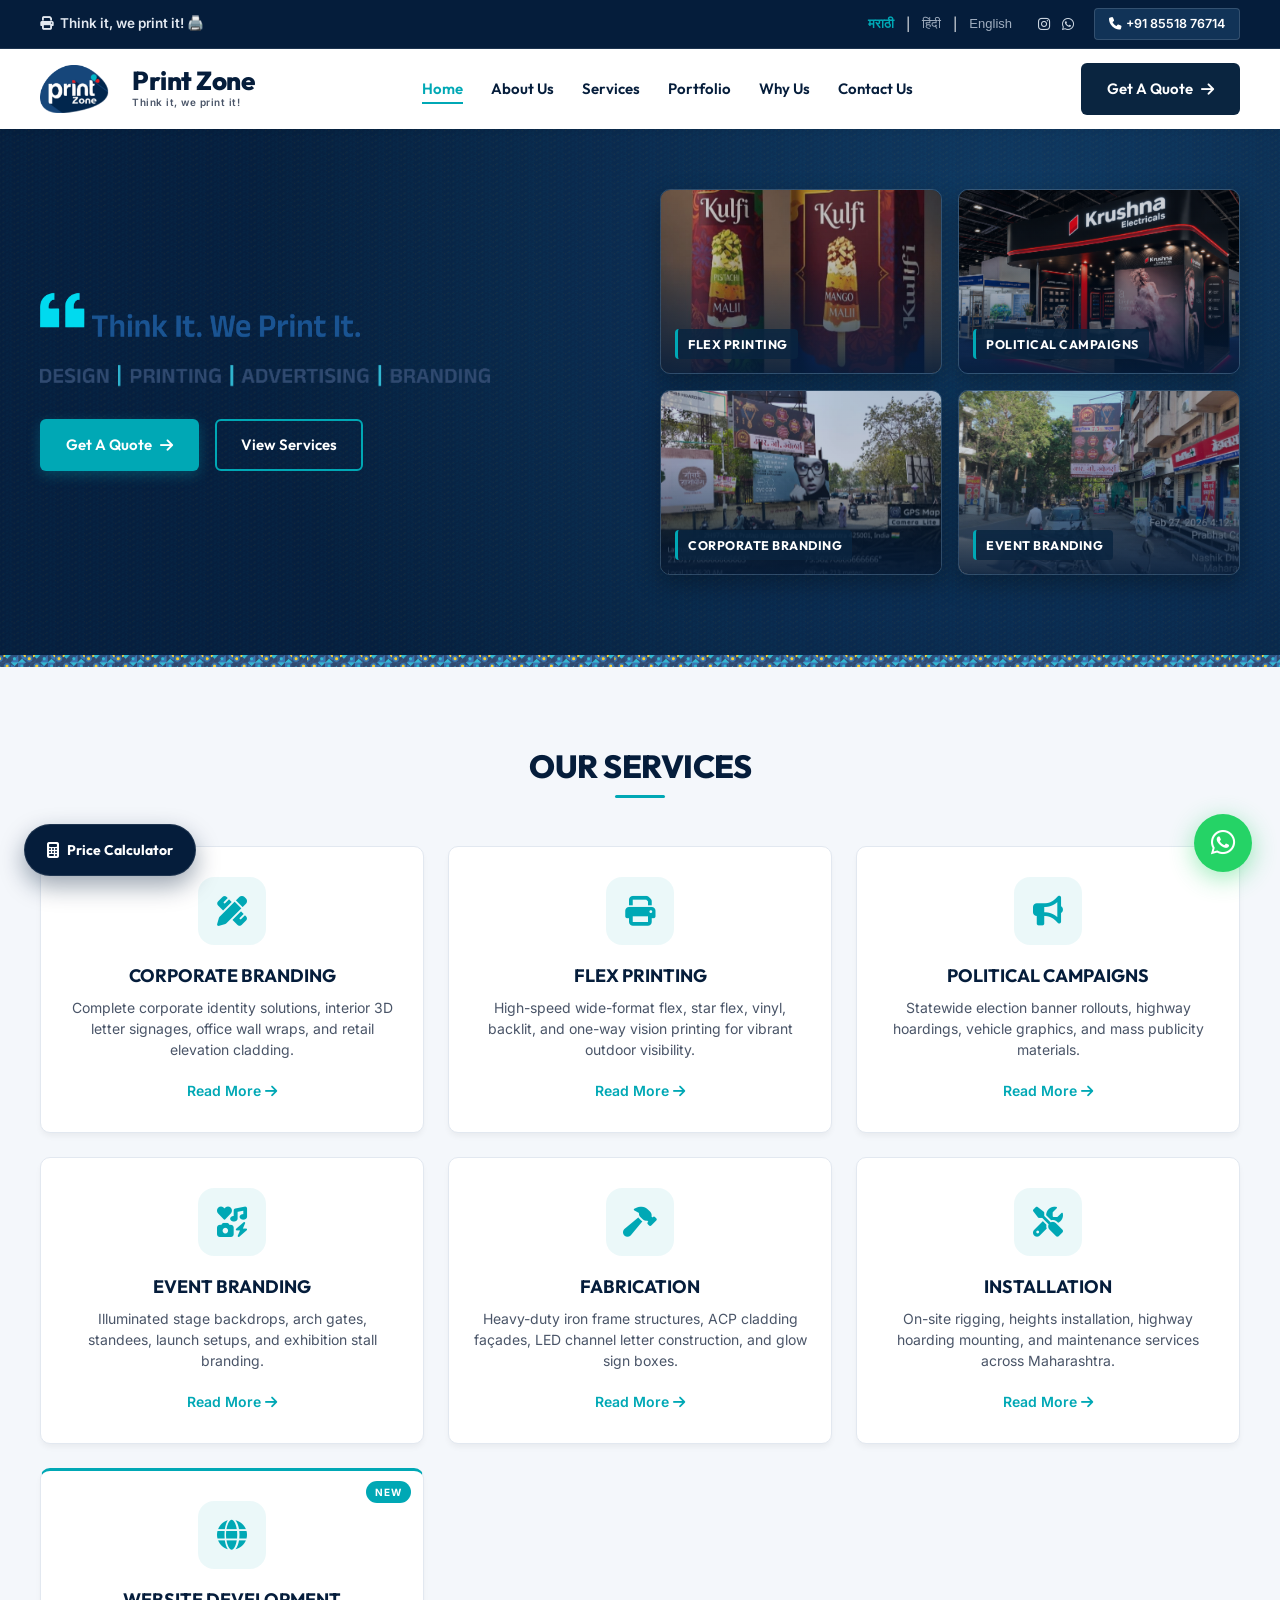
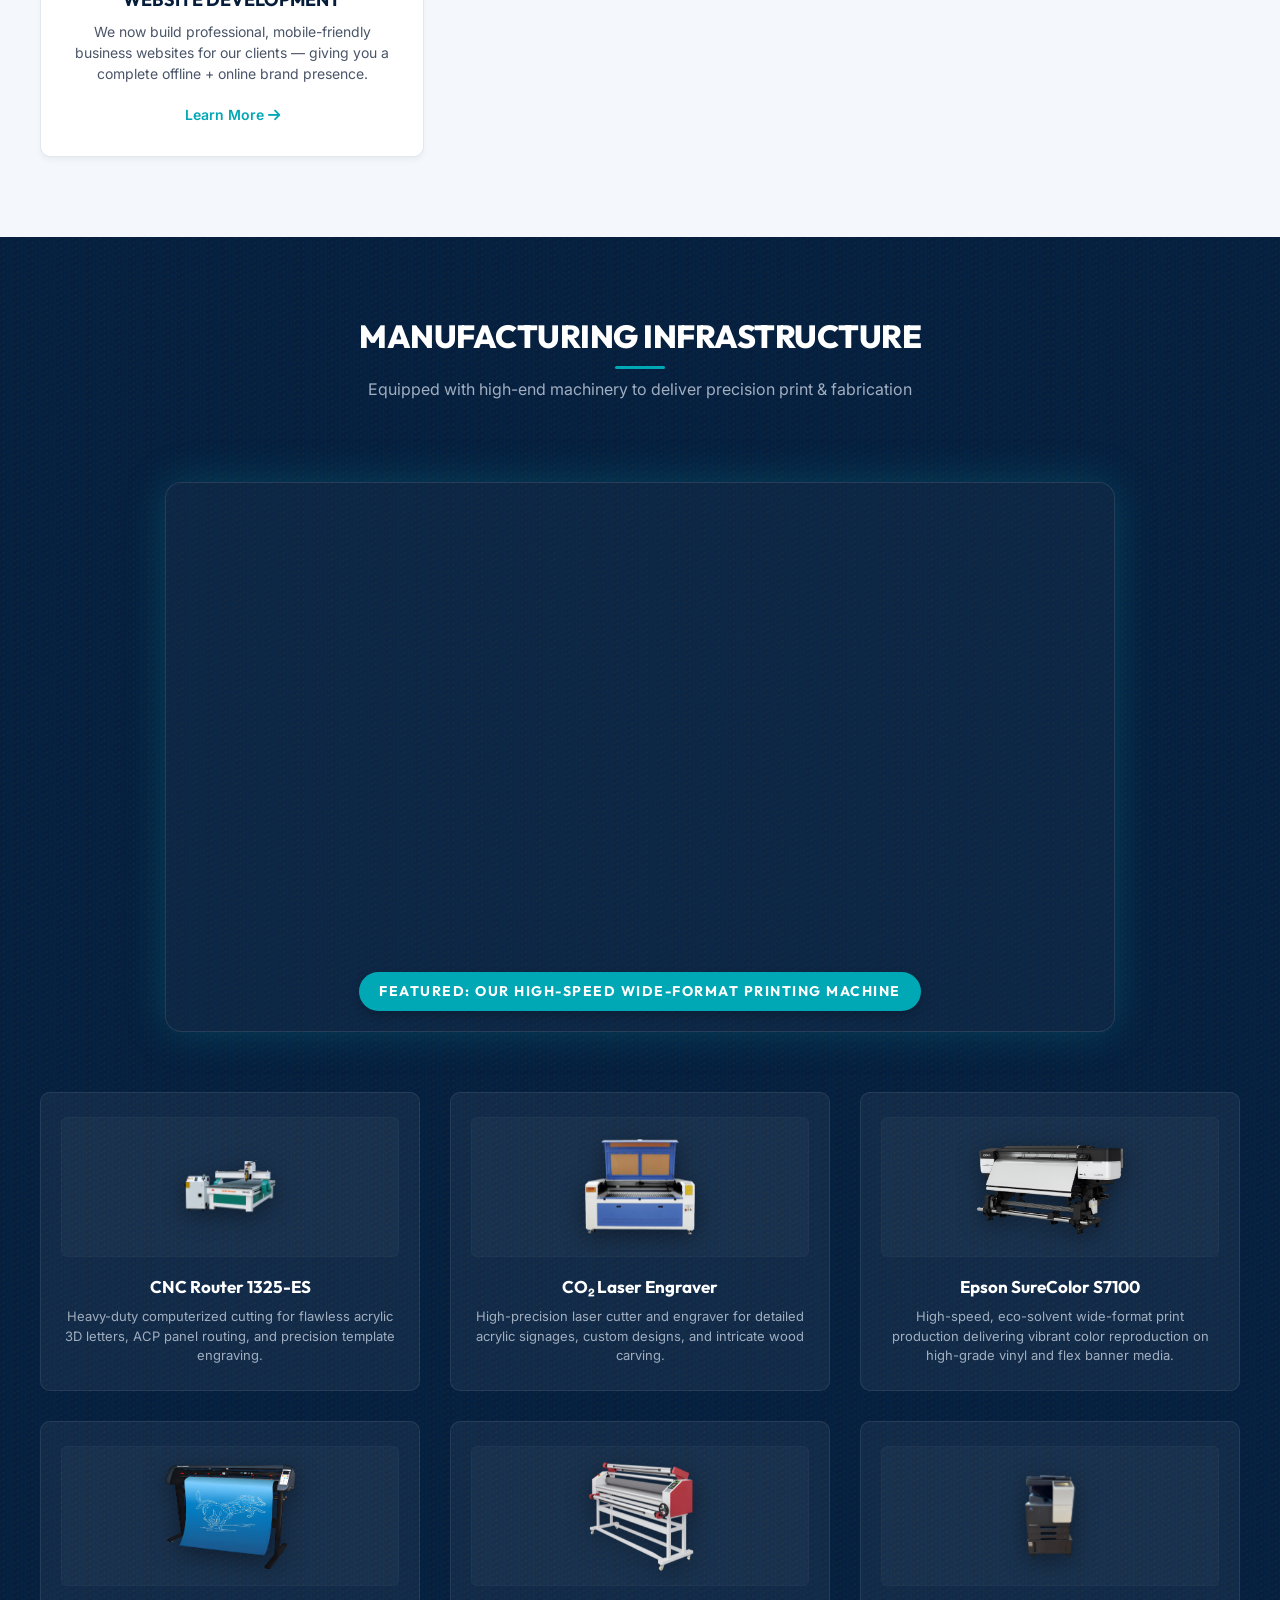
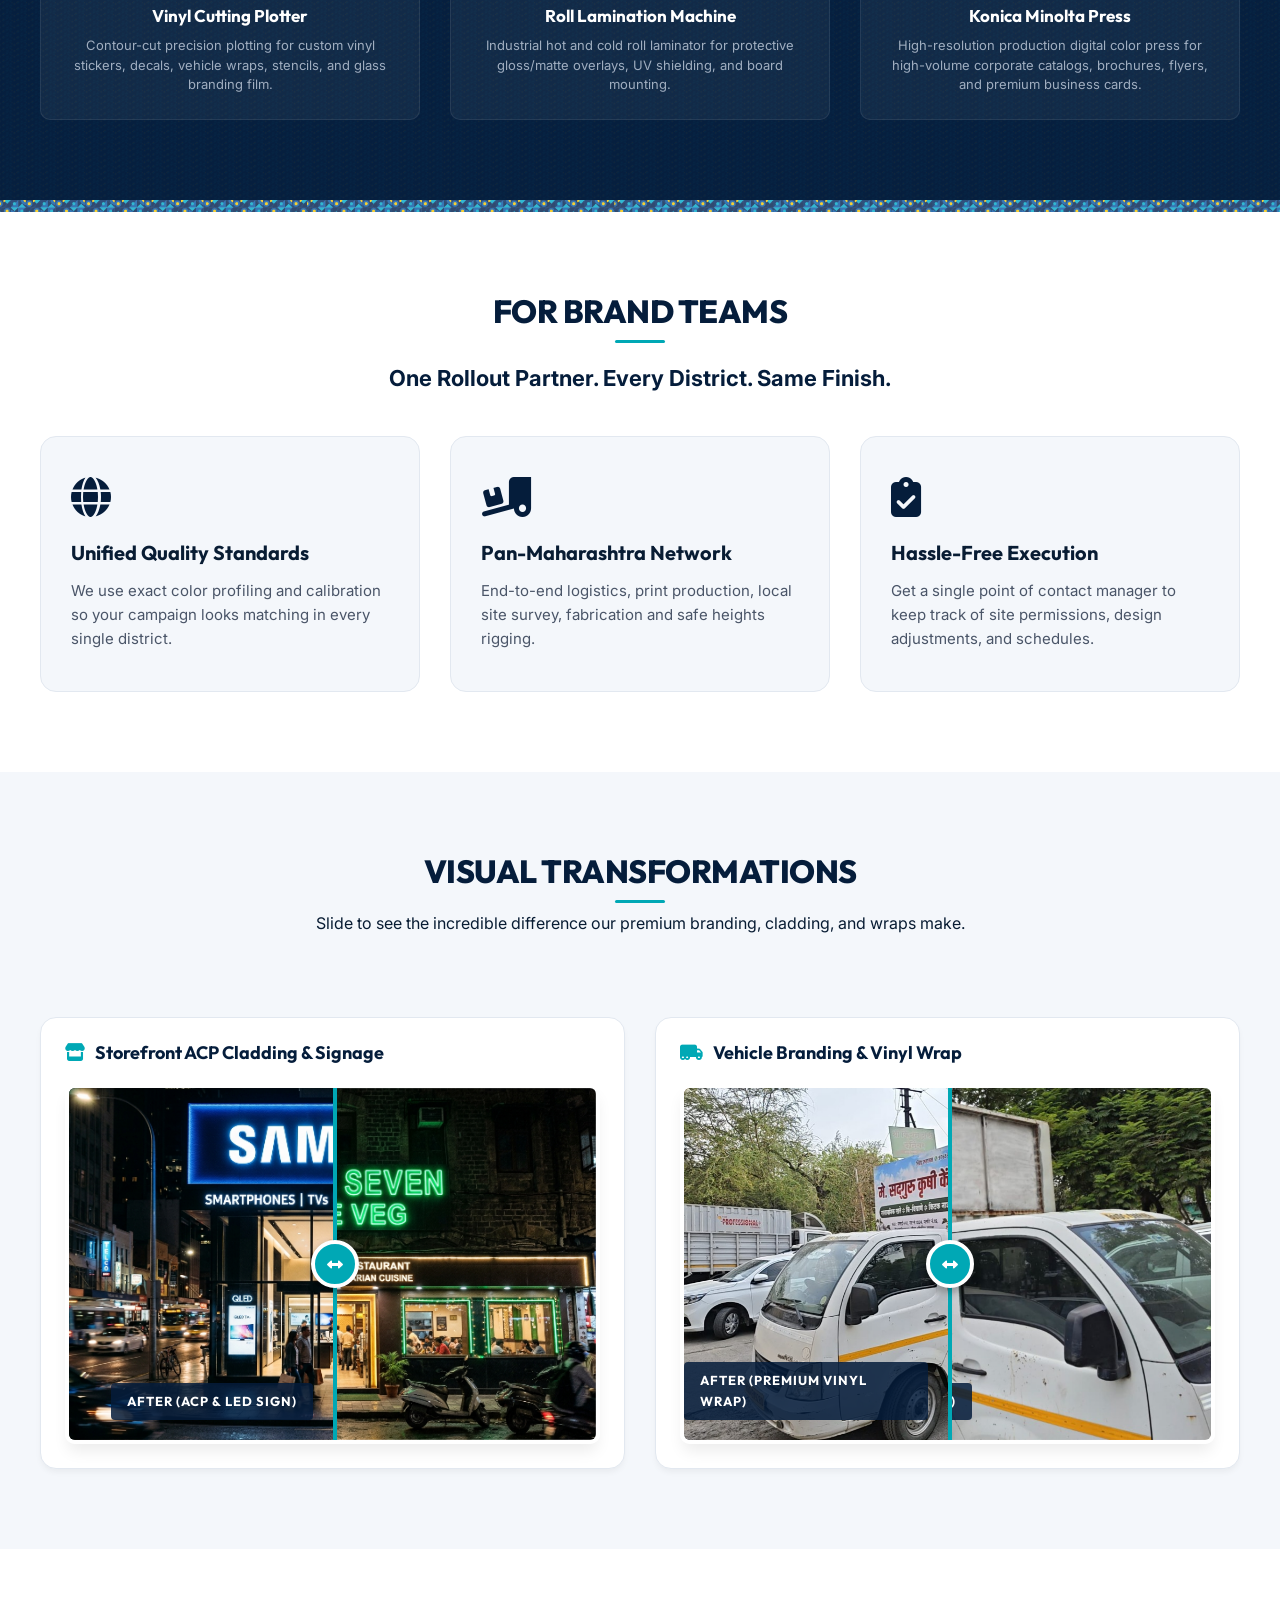
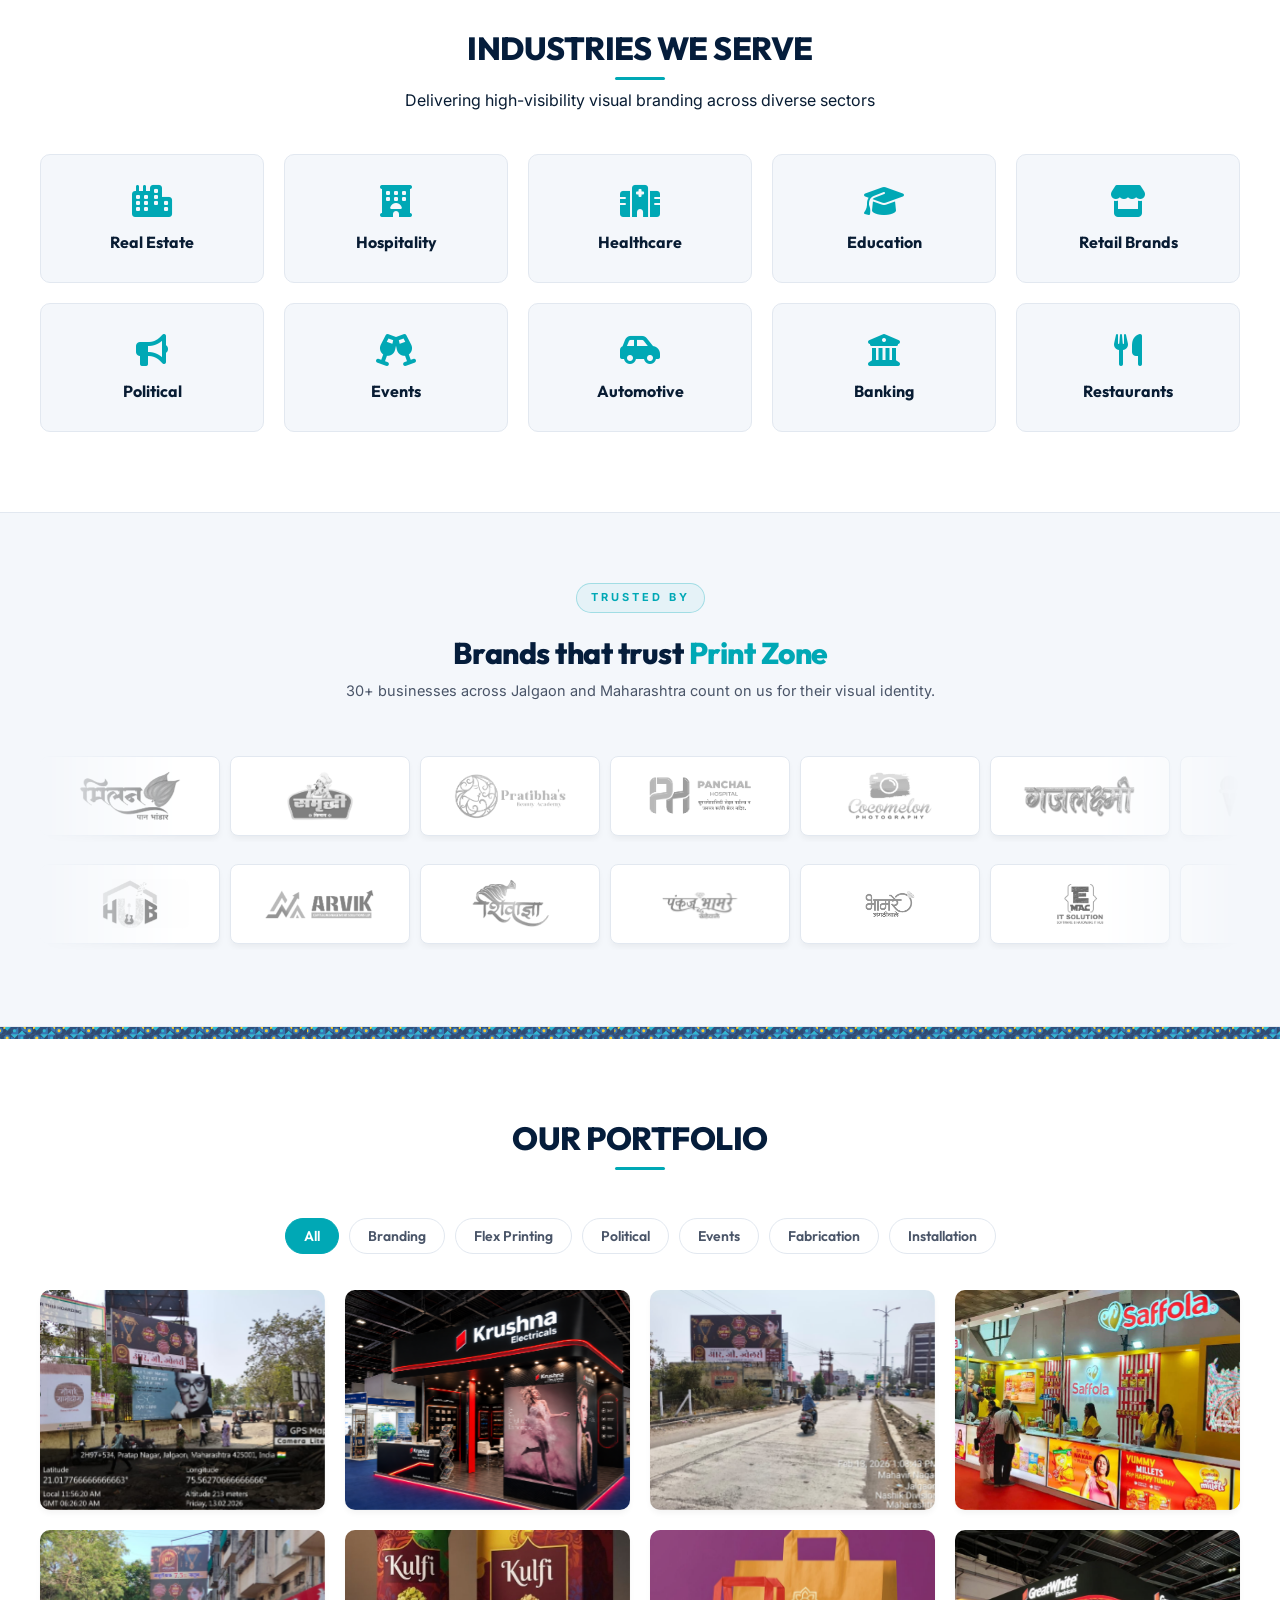
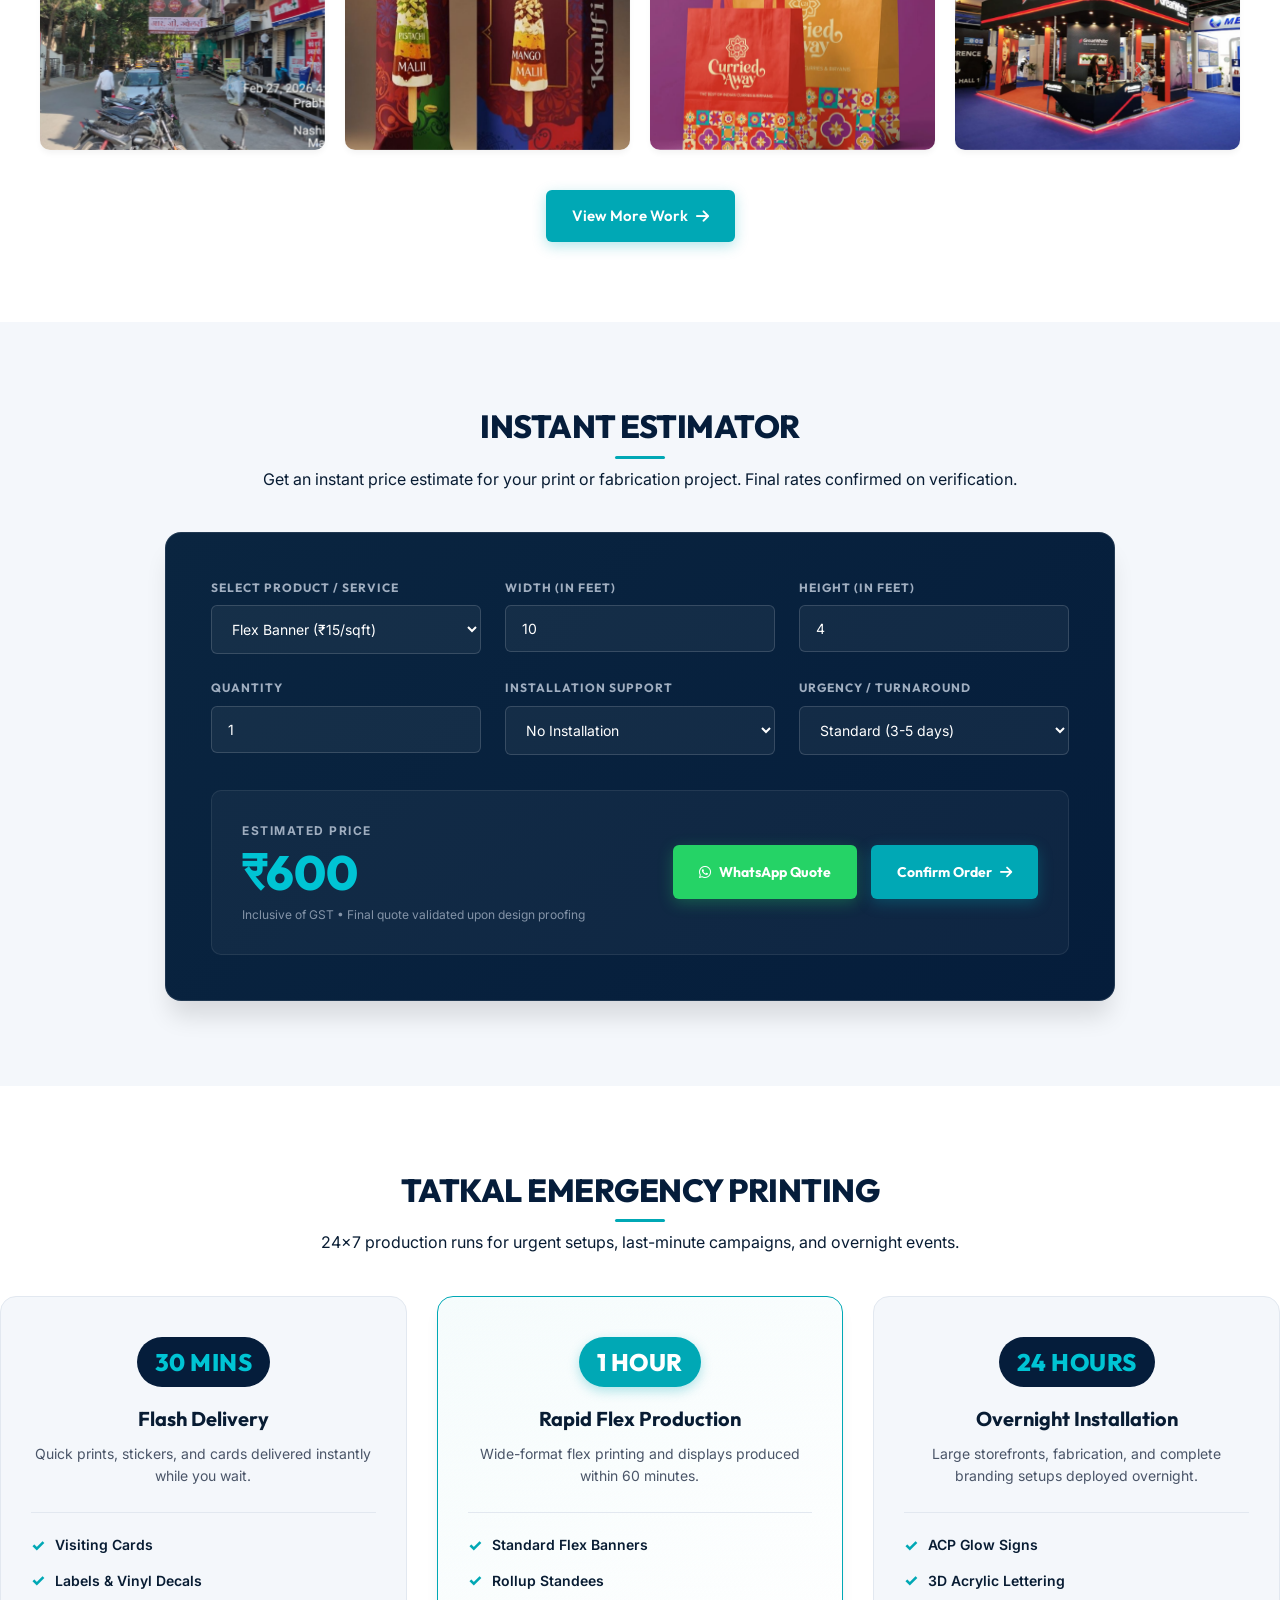
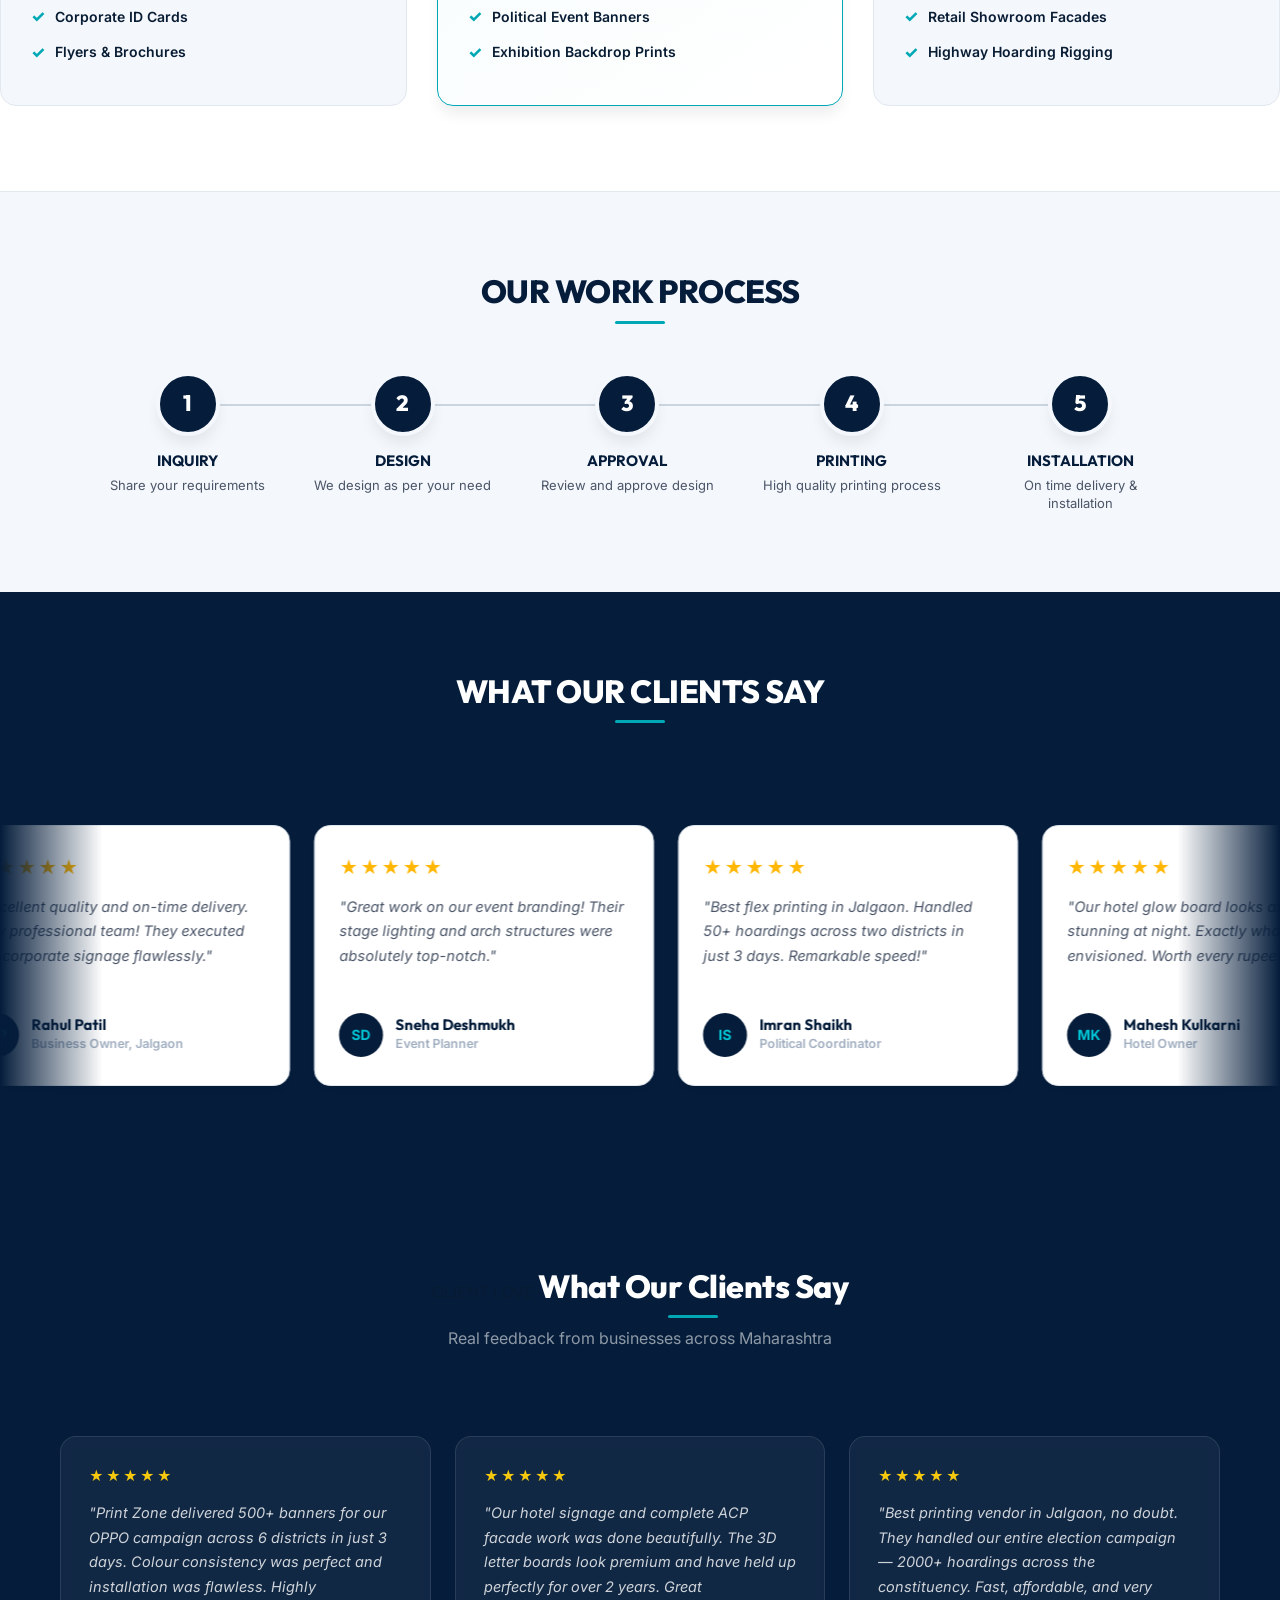
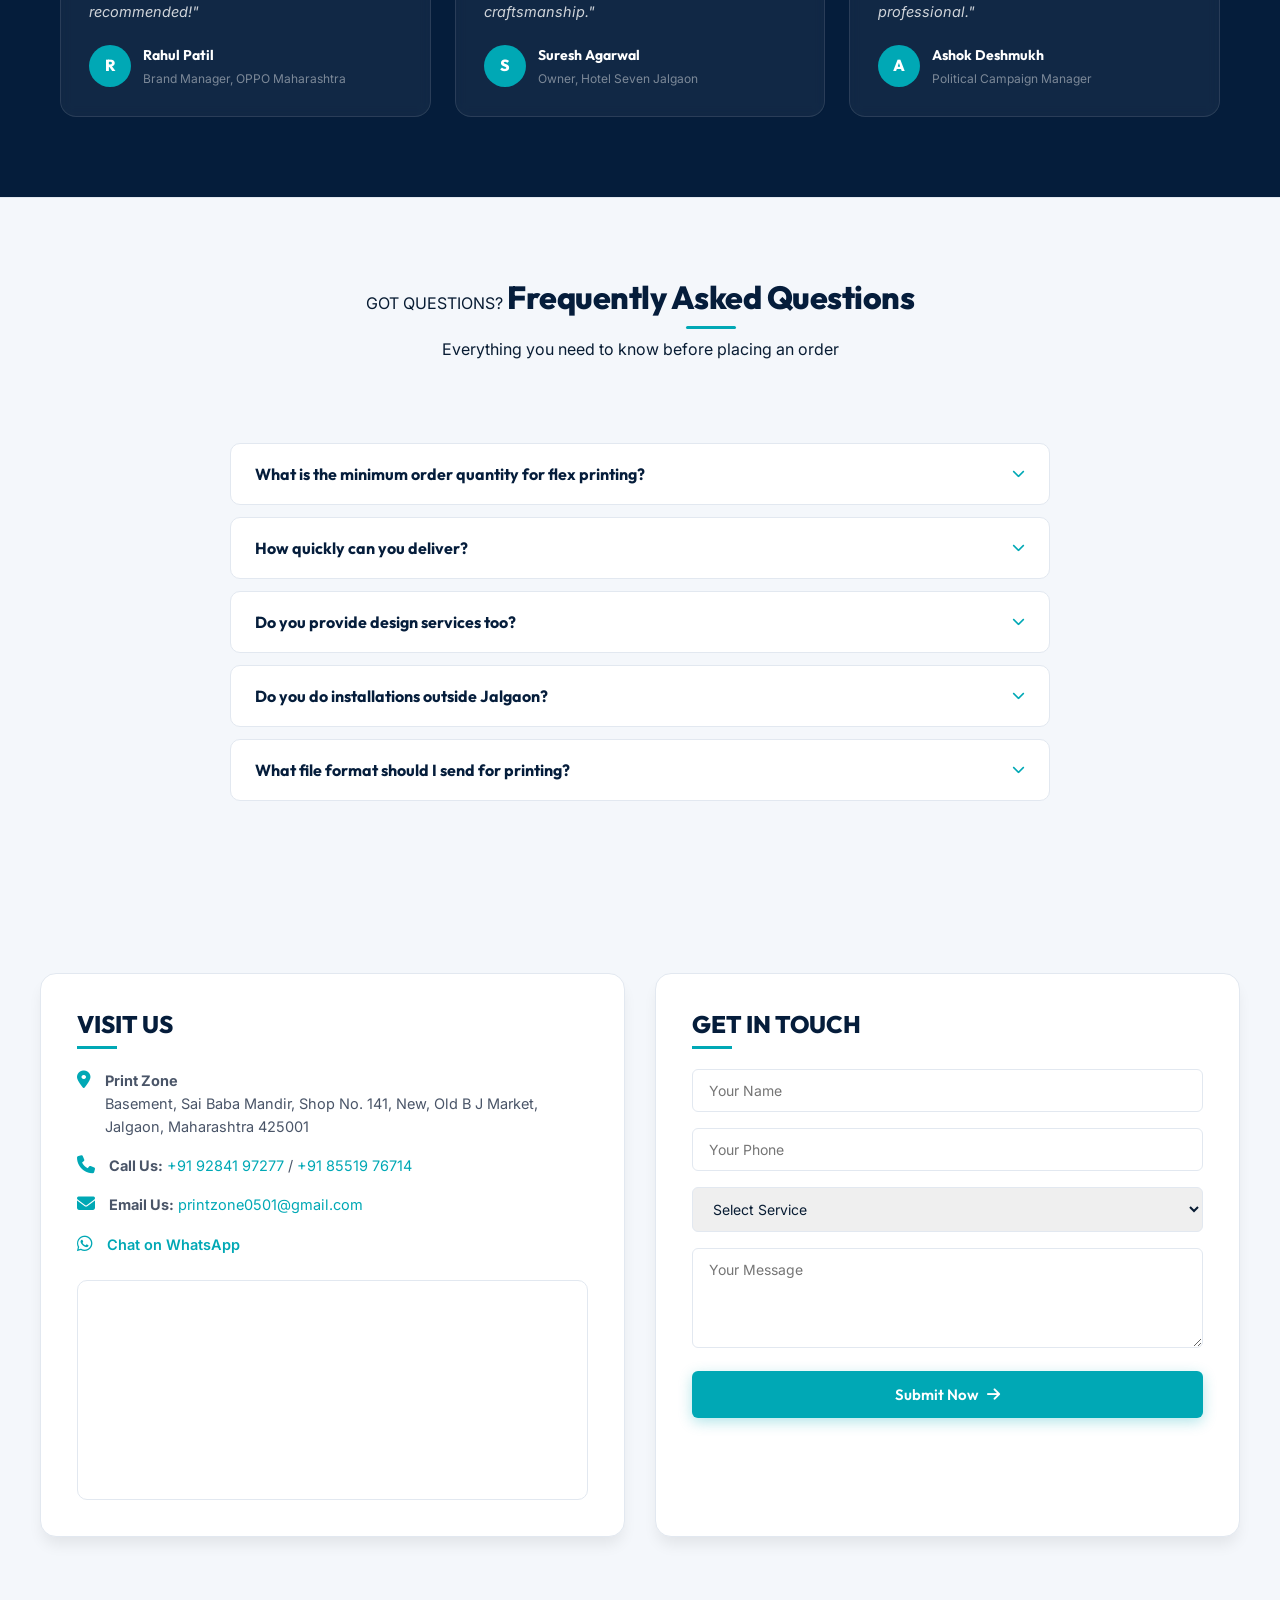
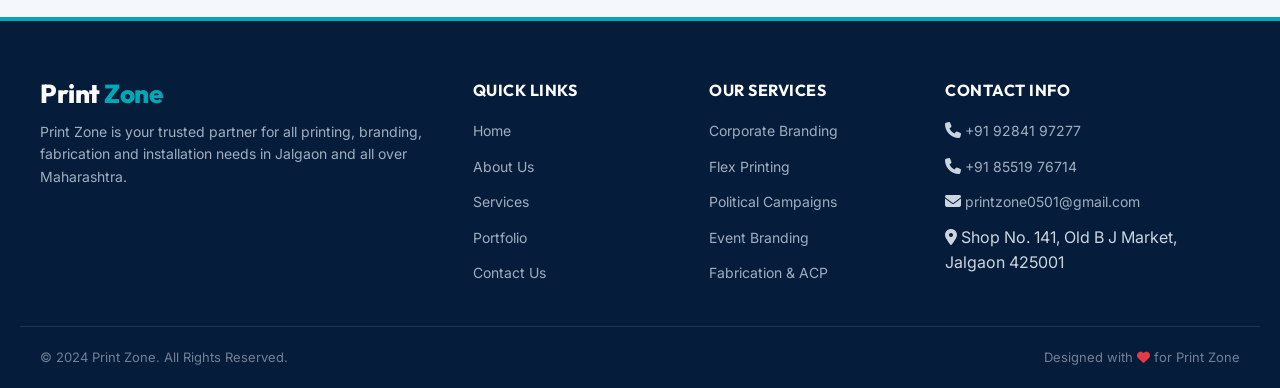
==== commit aba88765: "feat: upload work folder photos and integrate into hero showcase, portfolio, and services" ====
--- a/index.html
+++ b/index.html
@@ -102,28 +102,28 @@
       <!-- Angled Hero Showcase Grid -->
       <div class="hero-showcase">
         <div class="showcase-card">
-          <img src="img/hero_flex_printing.jpg" alt="Flex Printing Machine">
+          <img src="img/work/kulfi.jpg" alt="Flex Printing Machine">
           <div class="showcase-overlay">
             <span class="showcase-title">Flex Printing</span>
           </div>
         </div>
 
         <div class="showcase-card">
-          <img src="img/hero_political_campaign.jpg" alt="Political Campaign Billboard">
+          <img src="img/work/krushna.png" alt="Political Campaign Billboard">
           <div class="showcase-overlay">
             <span class="showcase-title">Political Campaigns</span>
           </div>
         </div>
 
         <div class="showcase-card">
-          <img src="img/hero_corporate_branding.jpg" alt="Corporate Branding TYCOONS">
+          <img src="img/work/rg1.jfif" alt="Corporate Branding TYCOONS">
           <div class="showcase-overlay">
             <span class="showcase-title">Corporate Branding</span>
           </div>
         </div>
 
         <div class="showcase-card">
-          <img src="img/hero_event_branding.jpg" alt="Event Branding Stage">
+          <img src="img/work/rg3.jfif" alt="Event Branding Stage">
           <div class="showcase-overlay">
             <span class="showcase-title">Event Branding</span>
           </div>
@@ -569,106 +569,90 @@
     <div class="portfolio-grid">
 
       <!-- ====================================================
-           PORTFOLIO IMAGE 1 — Corporate Branding
-           TODO: Replace src with your actual project photo
-           Suggested: img/portfolio_corporate_1.jpg
+           PORTFOLIO IMAGE 1 — Corporate Branding (Radha Gold)
            ====================================================  -->
       <div class="portfolio-item" data-category="branding">
-        <img src="img/portfolio_samsung.jpg" alt="Corporate Branding Project">
+        <img src="img/work/rg1.jfif" alt="Radha Gold Corporate Branding Project">
         <div class="portfolio-overlay">
           <span class="portfolio-cat">Corporate Branding</span>
-          <h4 class="portfolio-title">Samsung Storefront LED Sign</h4>
+          <h4 class="portfolio-title">Radha Gold Showroom Facade</h4>
         </div>
       </div>
 
       <!-- ====================================================
-           PORTFOLIO IMAGE 2 — Political Campaign
-           TODO: Replace src with your actual project photo
-           Suggested: img/portfolio_political_1.jpg
+           PORTFOLIO IMAGE 2 — Political Campaign (Krushna Flex)
            ====================================================  -->
       <div class="portfolio-item" data-category="political">
-        <img src="img/hero_political_campaign.jpg" alt="Political Campaign Billboard">
+        <img src="img/work/krushna.png" alt="Krushna Flex Campaign Billboard">
         <div class="portfolio-overlay">
           <span class="portfolio-cat">Political Campaign</span>
-          <h4 class="portfolio-title">Maharashtra Election Billboard</h4>
+          <h4 class="portfolio-title">Krushna Flex Publicity Banner</h4>
         </div>
       </div>
 
       <!-- ====================================================
-           PORTFOLIO IMAGE 3 — Fabrication / Glow Board
-           TODO: Replace src with your actual project photo
-           Suggested: img/portfolio_fabrication_1.jpg
+           PORTFOLIO IMAGE 3 — Fabrication / LED Glow Sign
            ====================================================  -->
       <div class="portfolio-item" data-category="fabrication">
-        <img src="img/portfolio_hotel_seven.jpg" alt="Glow Sign Fabrication">
+        <img src="img/work/rg2.jfif" alt="LED Glow Sign Fabrication">
         <div class="portfolio-overlay">
           <span class="portfolio-cat">Fabrication</span>
-          <h4 class="portfolio-title">Hotel Seven Pure Veg Glow Board</h4>
+          <h4 class="portfolio-title">Radha Gold LED Glow Board</h4>
         </div>
       </div>
 
       <!-- ====================================================
-           PORTFOLIO IMAGE 4 — Event Branding
-           TODO: Replace src with your actual project photo
-           Suggested: img/portfolio_event_1.jpg
-           ====================================================  -->
-      <div class="portfolio-item" data-category="events">
-        <img src="img/hero_event_branding.jpg" alt="Event Stage Branding">
-        <div class="portfolio-overlay">
-          <span class="portfolio-cat">Event Branding</span>
-          <h4 class="portfolio-title">Grand Concert Stage &amp; Backdrop</h4>
-        </div>
-      </div>
-
-      <!-- ====================================================
-           PORTFOLIO IMAGE 5 — Corporate Branding 2nd
-           TODO: Replace src with your actual project photo
-           Suggested: img/portfolio_corporate_2.jpg
+           PORTFOLIO IMAGE 4 — Retail Branding (Saffola Store)
            ====================================================  -->
       <div class="portfolio-item" data-category="branding">
-        <img src="img/hero_corporate_branding.jpg" alt="Corporate Branding TYCOONS">
+        <img src="img/work/saffola.jpg" alt="Saffola Retail Shop Board">
         <div class="portfolio-overlay">
-          <span class="portfolio-cat">Branding</span>
-          <h4 class="portfolio-title">TYCOONS 3D Illuminated Sign</h4>
+          <span class="portfolio-cat">Corporate Branding</span>
+          <h4 class="portfolio-title">Saffola Outlet Storefront Board</h4>
         </div>
       </div>
 
       <!-- ====================================================
-           PORTFOLIO IMAGE 6 — Flex Printing
-           TODO: Replace src with your actual project photo
-           Suggested: img/portfolio_flex_1.jpg
+           PORTFOLIO IMAGE 5 — ACP Fabrication (Radha Gold Entrance)
+           ====================================================  -->
+      <div class="portfolio-item" data-category="fabrication">
+        <img src="img/work/rg3.jfif" alt="Radha Gold ACP Cladding Entrance">
+        <div class="portfolio-overlay">
+          <span class="portfolio-cat">Fabrication</span>
+          <h4 class="portfolio-title">Radha Gold ACP Entry Signage</h4>
+        </div>
+      </div>
+
+      <!-- ====================================================
+           PORTFOLIO IMAGE 6 — Flex Printing (Kulfi Stall Print)
            ====================================================  -->
       <div class="portfolio-item" data-category="flex">
-        <img src="img/hero_flex_printing.jpg" alt="Flex Printing Run">
+        <img src="img/work/kulfi.jpg" alt="Kulfi Stall Flex Printing Run">
         <div class="portfolio-overlay">
           <span class="portfolio-cat">Flex Printing</span>
-          <h4 class="portfolio-title">Wide Format High-Speed Run</h4>
+          <h4 class="portfolio-title">Kulfi Shop Wide-Format Banner</h4>
         </div>
       </div>
 
       <!-- ====================================================
-           PORTFOLIO IMAGE 7 — Fabrication 2nd
-           TODO: Replace src with your actual project photo
-           Suggested: img/portfolio_fabrication_2.jpg
+           PORTFOLIO IMAGE 7 — Corporate Packaging (Printed Carry Bag)
            ====================================================  -->
-      <div class="portfolio-item" data-category="fabrication">
-        <img src="img/portfolio_samsung.jpg" alt="ACP Fabrication">
+      <div class="portfolio-item" data-category="branding">
+        <img src="img/work/bag.jpg" alt="Printed Carry Bag Branding">
         <div class="portfolio-overlay">
-          <span class="portfolio-cat">Fabrication</span>
-          <h4 class="portfolio-title">Retail Store ACP Elevation</h4>
+          <span class="portfolio-cat">Corporate Branding</span>
+          <h4 class="portfolio-title">Custom Printed Shopping Bags</h4>
         </div>
       </div>
 
       <!-- ====================================================
-           PORTFOLIO IMAGE 8 — Installation
-           TODO: Replace src with your actual project photo
-           Suggested: img/portfolio_installation_1.jpg
+           PORTFOLIO IMAGE 8 — On-site Installation (Electric Sign)
            ====================================================  -->
       <div class="portfolio-item" data-category="installation">
-        <img src="img/hero_political_campaign.jpg" alt="Hoarding Installation">
+        <img src="img/work/electrice.jpg" alt="Electrical Sign Board On-Site Rigging">
         <div class="portfolio-overlay">
           <span class="portfolio-cat">Installation</span>
-          <h4 class="portfolio-title">Highway Hoarding Rigging</h4>
+          <h4 class="portfolio-title">Storefront Electrical Glow Board</h4>
         </div>
       </div>
     </div>
--- a/styles.css
+++ b/styles.css
@@ -1762,10 +1762,10 @@
   justify-content: center !important;
   background: #FFFFFF;
   border: 1px solid var(--border-color);
-  border-radius: 6px;
-  padding: 6px 10px;
-  width: 100px !important;
-  height: 44px !important;
+  border-radius: 8px;
+  padding: 8px 12px;
+  width: 180px !important;
+  height: 80px !important;
   box-shadow: var(--shadow-sm);
   transition: border-color 0.3s ease, box-shadow 0.3s ease, transform 0.3s ease;
   flex-shrink: 0 !important;
@@ -2511,6 +2511,7 @@
 
 /* --- TABLET PORTRAIT: 900px --- */
 @media (max-width: 900px) {
+  .client-logo-item { width: 130px !important; height: 58px !important; padding: 6px 10px !important; }
   .hero-inner { grid-template-columns: 1fr; text-align: center; gap: 30px; padding: 40px 20px; }
   .hero-headline { font-size: clamp(24px, 5vw, 40px); }
   .hero-visual { order: -1; }
@@ -2583,8 +2584,7 @@
   .section-title    { font-size: clamp(20px, 5vw, 30px); }
   .section-subtitle { font-size: 14px; }
 
-  .clients-track-mid .client-logo-item { width: 90px !important; height: 38px !important; }
-  .clients-track-horizontal .client-logo-item { width: 80px !important; height: 34px !important; }
+  .client-logo-item { width: 100px !important; height: 46px !important; padding: 4px 8px !important; }
 
   .faq-question { font-size: 15px; }
 }
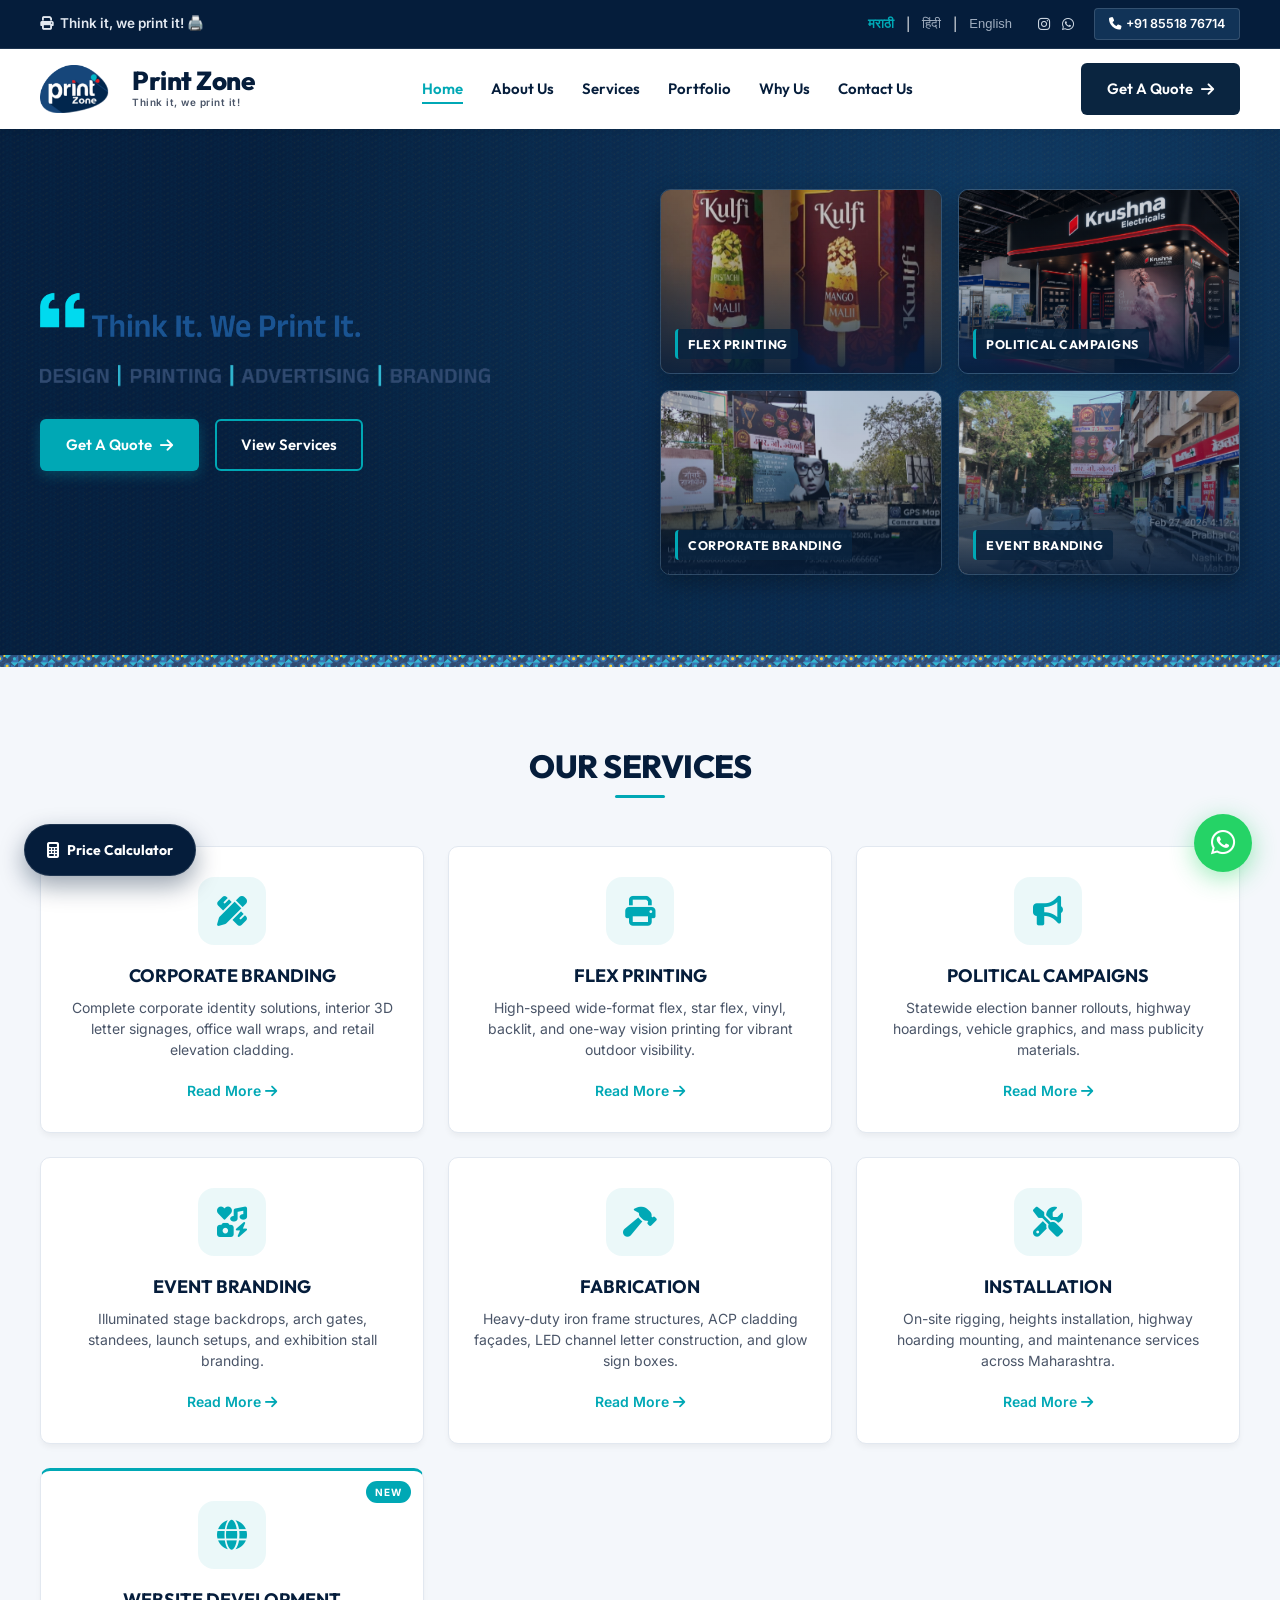
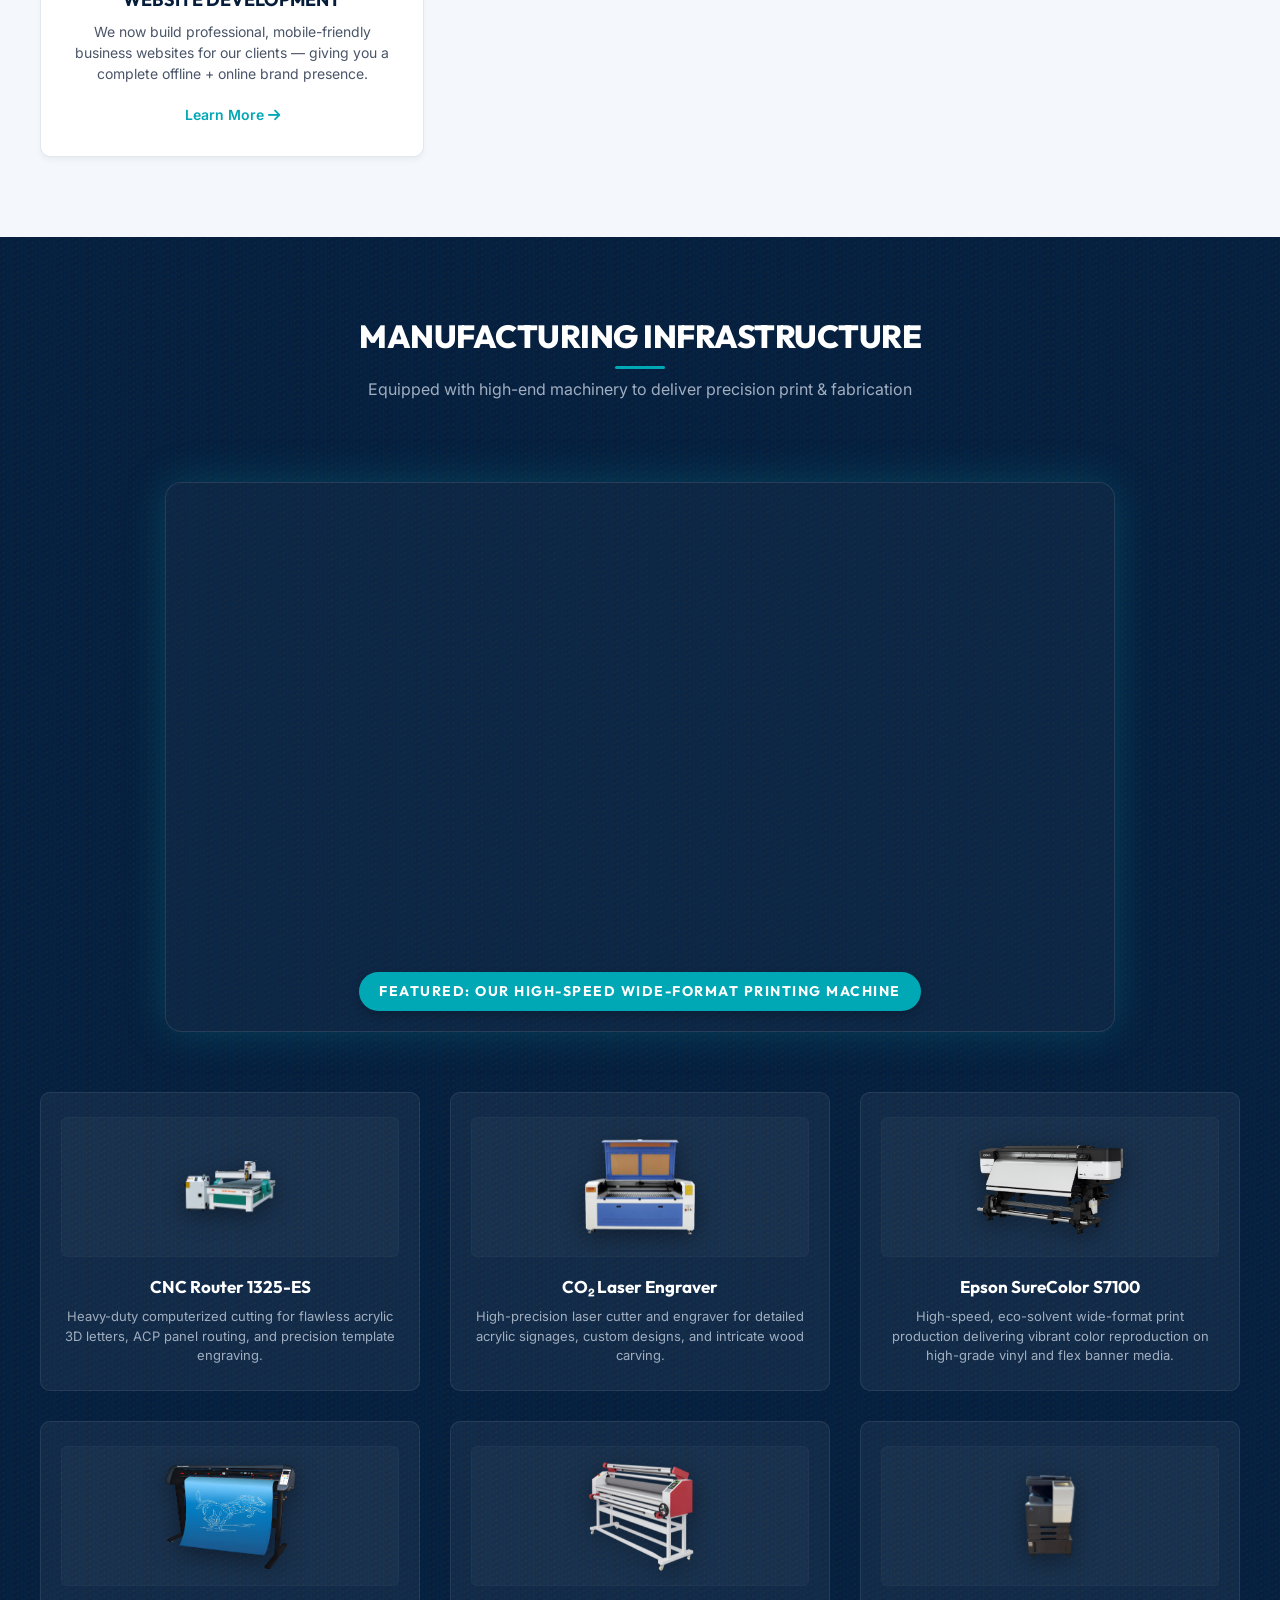
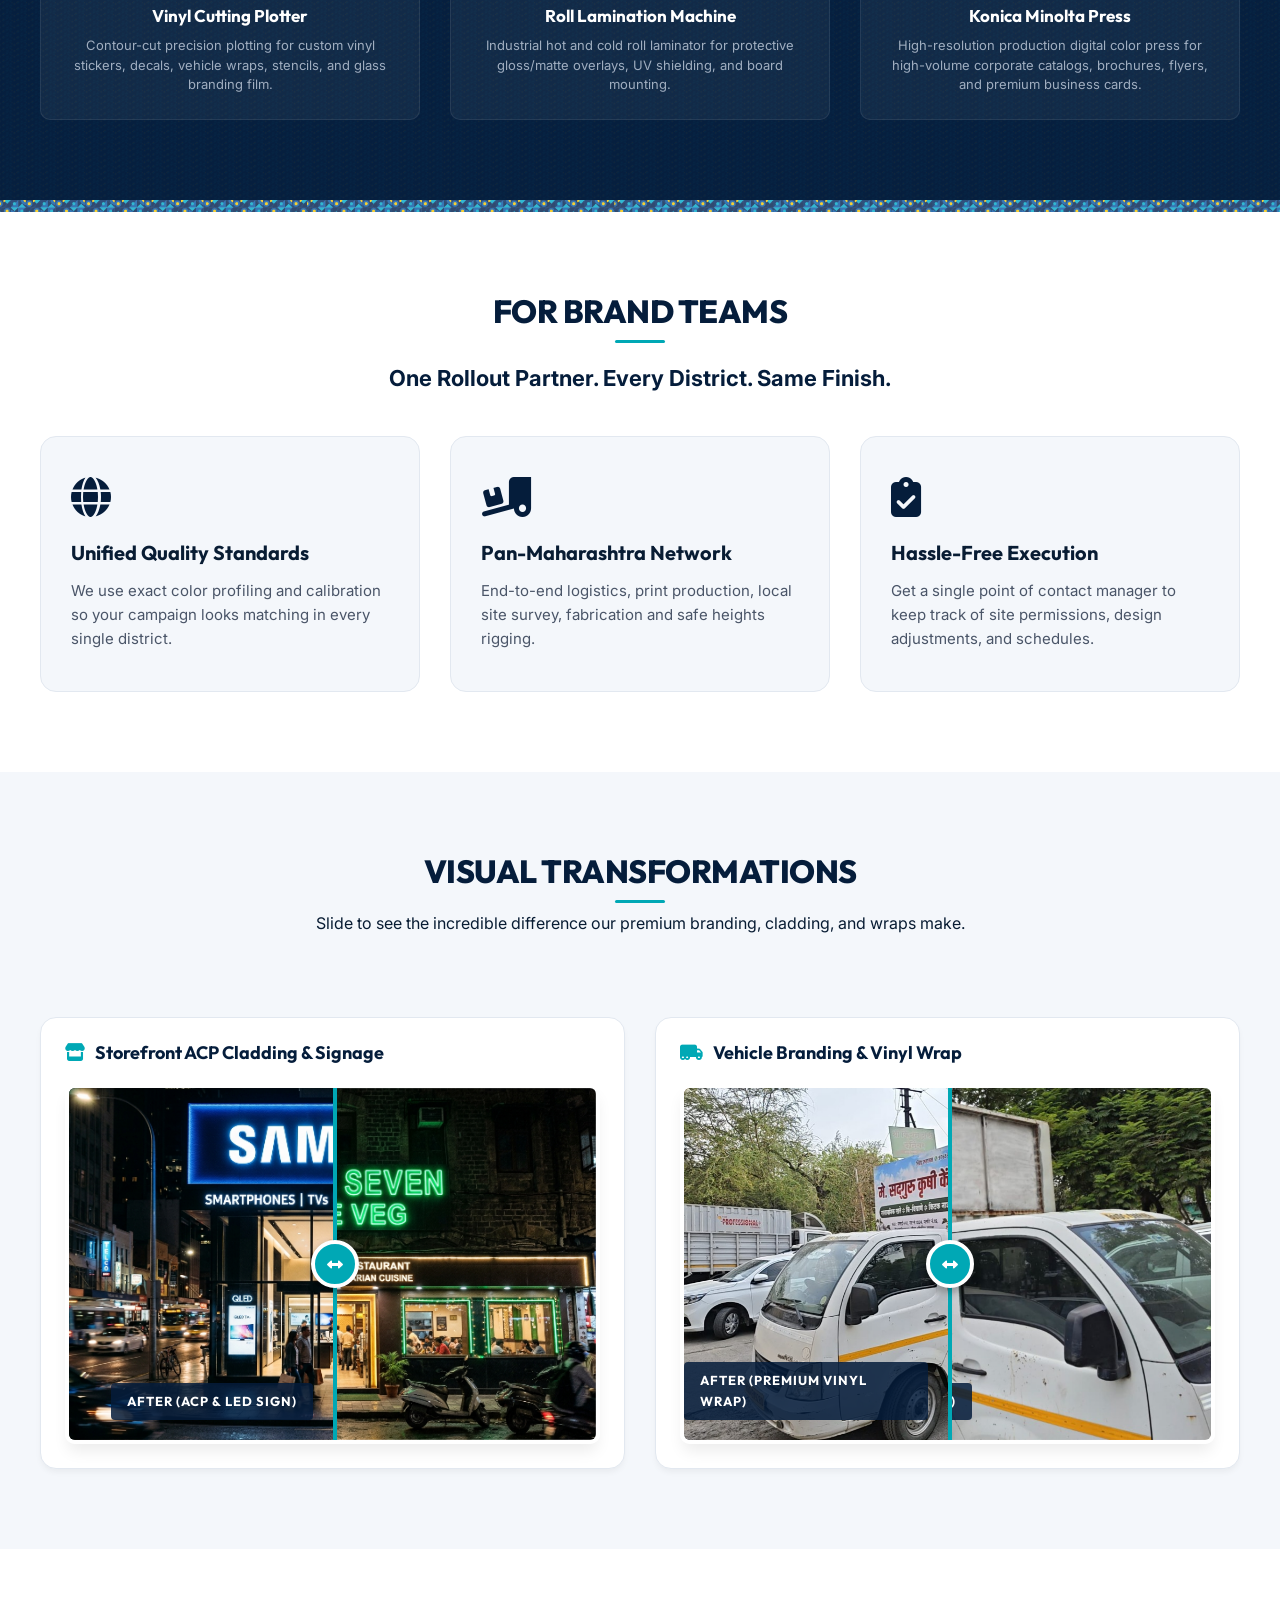
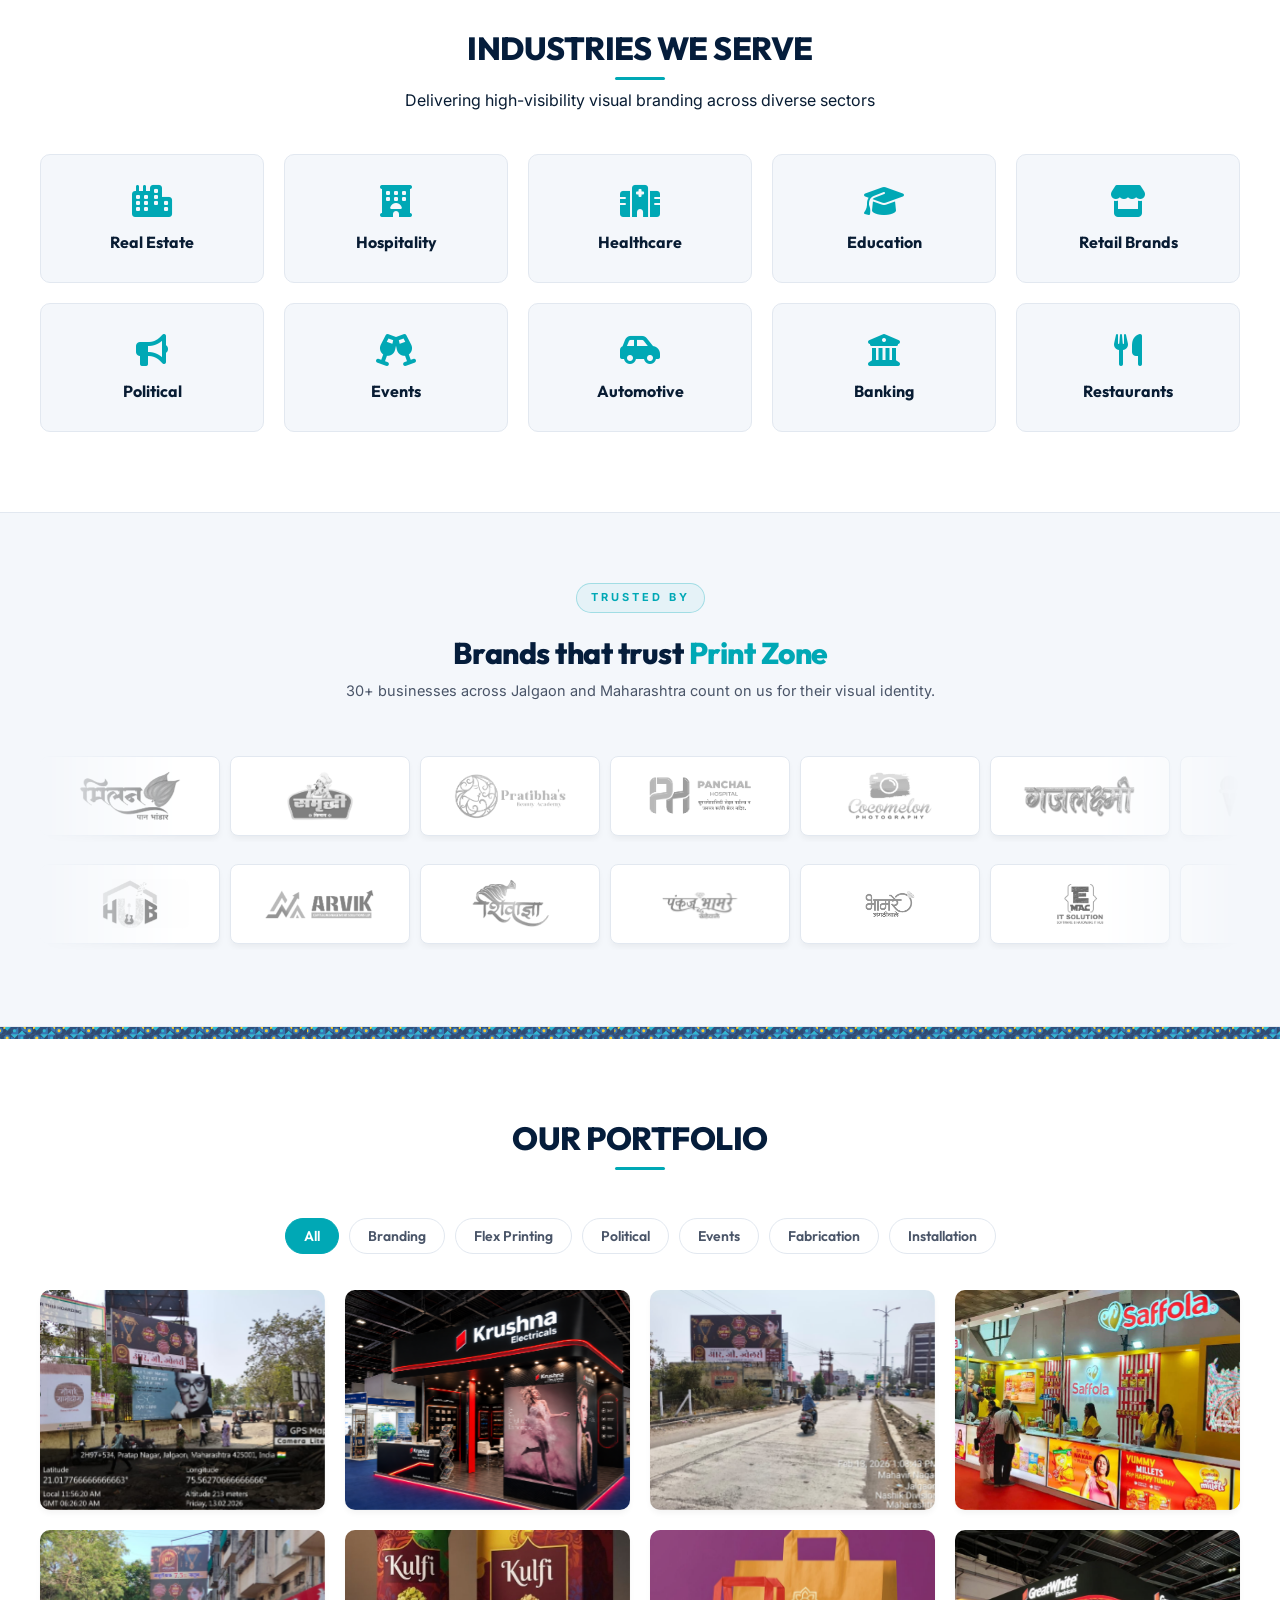
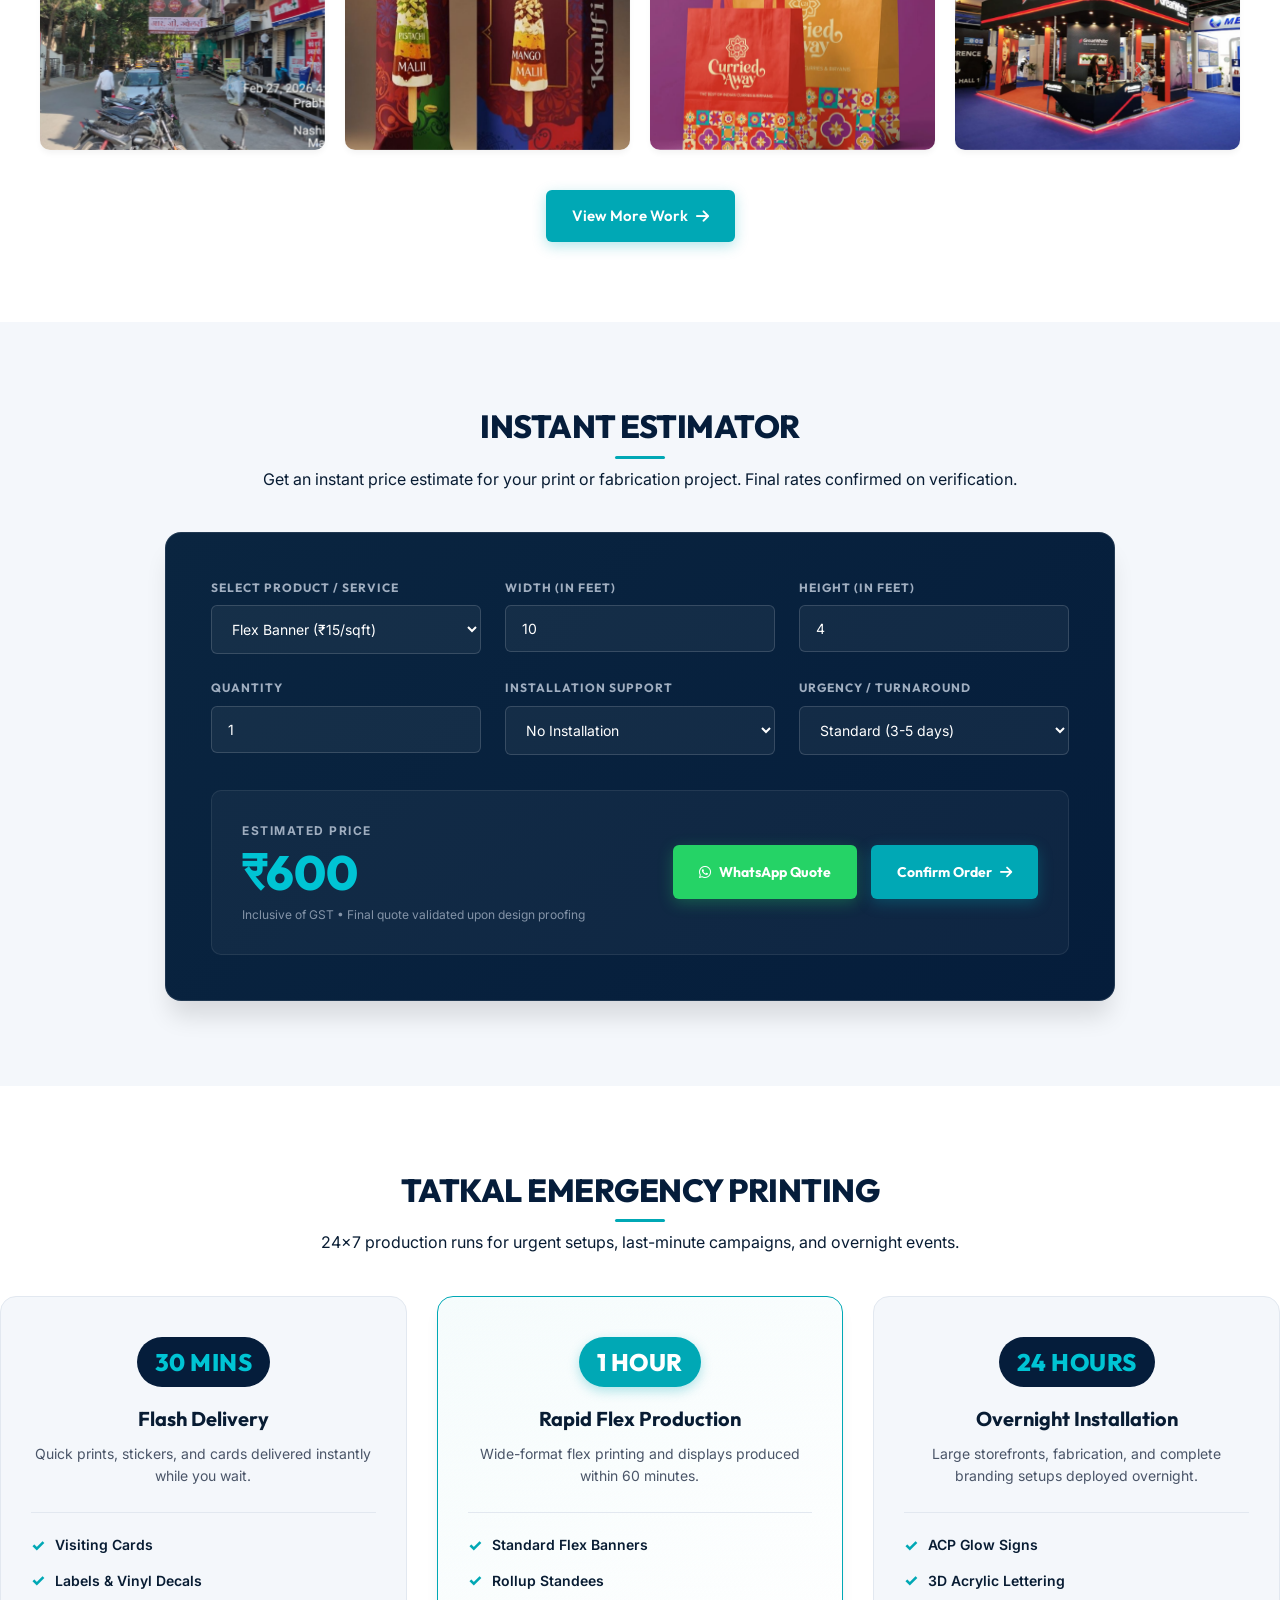
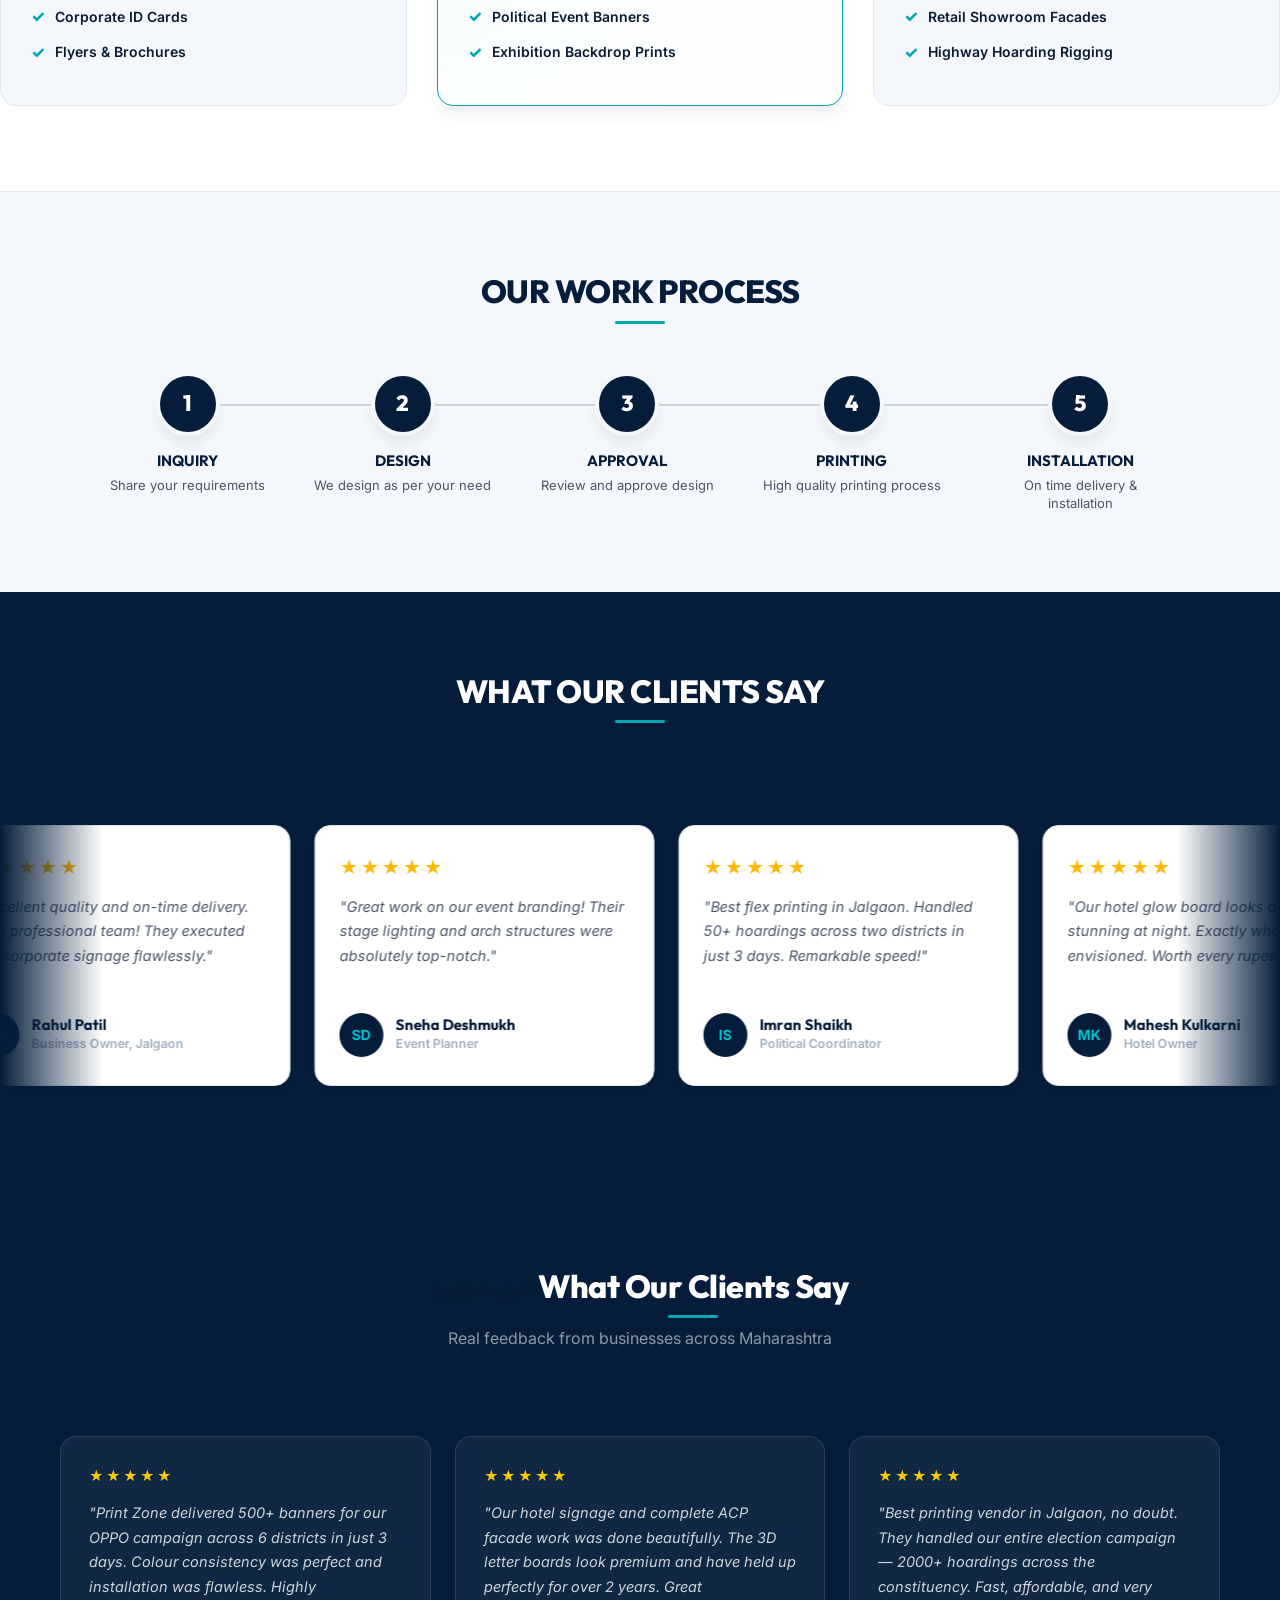
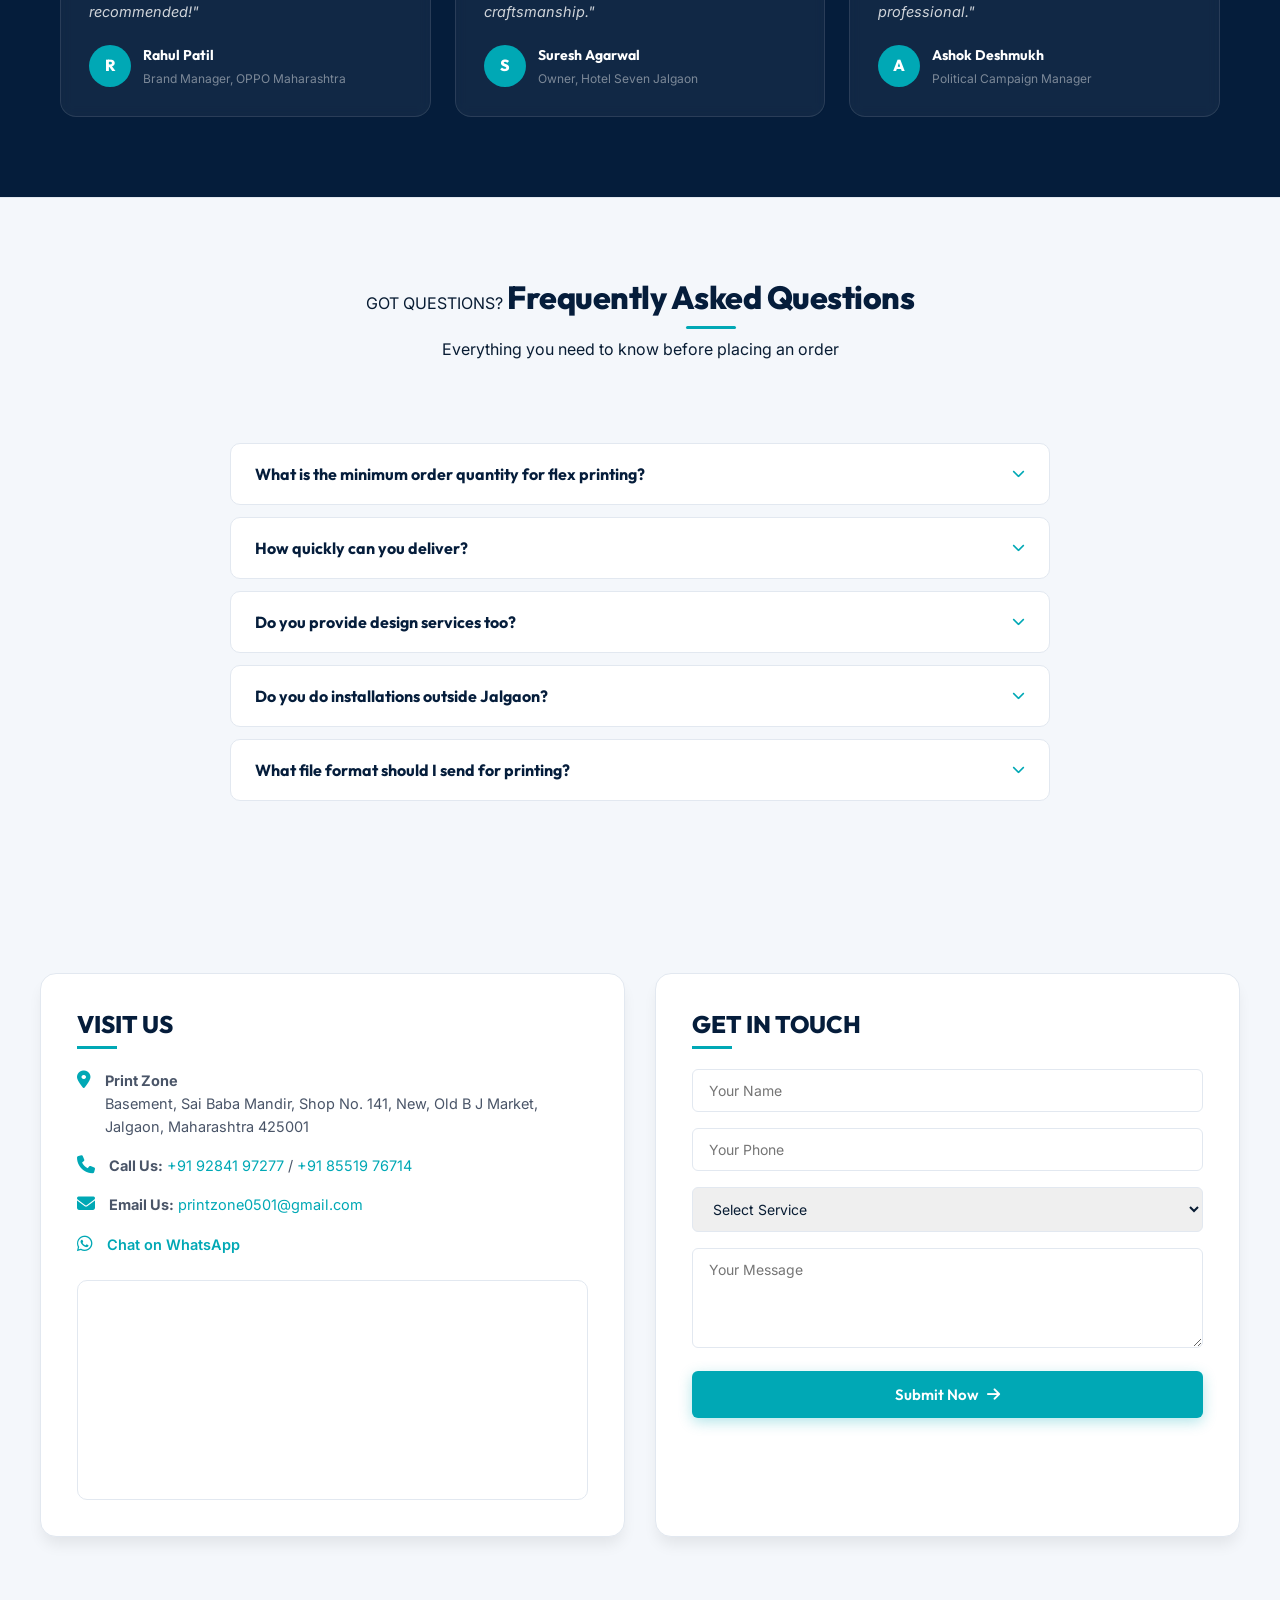
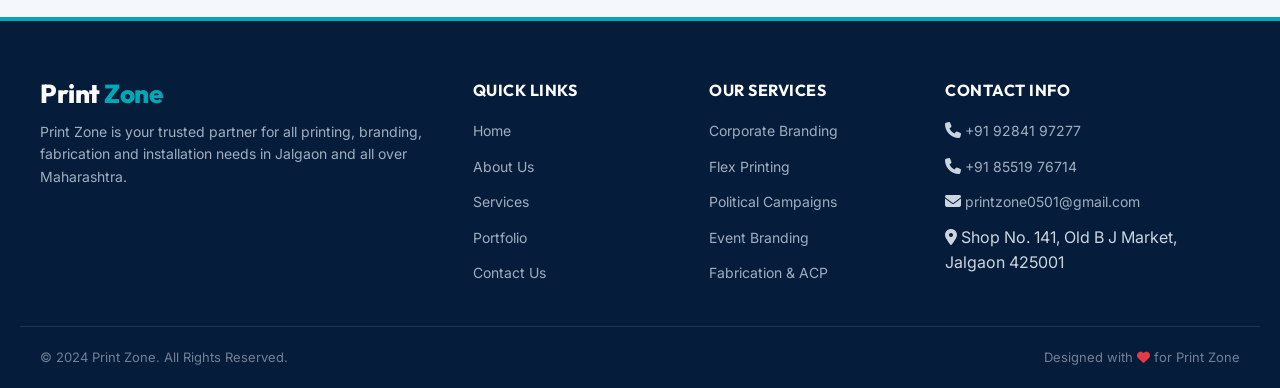
==== commit 5e59892c: "fix: resolve mobile layout overlapping of slogan, language switcher, and navbar buttons" ====
--- a/index.html
+++ b/index.html
@@ -67,6 +67,7 @@
         <li><a href="index.html#portfolio" class="nav-link">Portfolio</a></li>
         <li><a href="index.html#brand-teams" class="nav-link">Why Us</a></li>
         <li><a href="index.html#contact" class="nav-link">Contact Us</a></li>
+        <li class="mobile-nav-quote"><a href="#contact" class="btn btn-cyan trigger-quote-modal" data-i18n="getQuote">Get A Quote <i class="fa-solid fa-arrow-right"></i></a></li>
       </ul>
 
       <a href="#contact" class="btn btn-navy trigger-quote-modal" data-i18n="getQuote">
--- a/styles.css
+++ b/styles.css
@@ -2611,3 +2611,105 @@
   .infra-img-box  { height: 220px; }
   .infra-card h4  { font-size: 24px; }
 }
+
+/* ====================================================
+   MOBILE RESPONSIVENESS PATCH FOR HEADER & UTILITY BAR
+   ==================================================== */
+
+/* Desktop view: Hide mobile-only quote menu item */
+.mobile-nav-quote {
+  display: none !important;
+}
+
+@media (max-width: 900px) {
+  /* Hide the desktop "Get A Quote" button in navbar on mobile/tablet widths */
+  .navbar .btn-navy {
+    display: none !important;
+  }
+  
+  /* Display the mobile-only Get A Quote item in the hamburger dropdown menu */
+  .mobile-nav-quote {
+    display: block !important;
+    margin-top: 15px;
+    width: 100%;
+    text-align: center;
+  }
+  .mobile-nav-quote .btn {
+    display: block !important;
+    width: 100%;
+    text-align: center;
+    box-sizing: border-box;
+    padding: 12px;
+  }
+
+  /* Center/clean logo and menu button layout */
+  .mobile-menu-btn {
+    display: block;
+    padding: 8px;
+    z-index: 1001;
+    position: relative;
+    margin-left: auto; /* ensure it stays on the right */
+  }
+}
+
+@media (max-width: 768px) {
+  /* Hide top announcement slogan & social links on mobile to save space */
+  .top-bar .top-slogan {
+    display: none !important;
+  }
+  .top-bar .social-links {
+    display: none !important;
+  }
+  
+  /* Expand top bar inner elements to utilize full width nicely */
+  .top-bar-inner {
+    padding: 0 16px !important;
+  }
+  .top-right {
+    width: 100% !important;
+    justify-content: space-between !important;
+    gap: 12px !important;
+  }
+  
+  /* Scale language switcher buttons slightly smaller */
+  .lang-switch {
+    font-size: 12px !important;
+    gap: 3px !important;
+  }
+  .lang-btn {
+    font-size: 12px !important;
+    padding: 2px 4px !important;
+  }
+  
+  /* Style phone utility button so it never wraps */
+  .top-quote-btn {
+    font-size: 11.5px !important;
+    padding: 4px 10px !important;
+    white-space: nowrap !important;
+  }
+
+  /* Scale navbar brand logo elements to prevent crowding */
+  .logo-img {
+    height: 38px !important;
+    margin-right: 8px !important;
+  }
+  .logo-title {
+    font-size: 20px !important;
+  }
+  .logo-tagline-sm {
+    font-size: 9px !important;
+  }
+}
+
+@media (max-width: 480px) {
+  /* Hide the logo sub-tagline on small phones for absolute clarity */
+  .logo-tagline-sm {
+    display: none !important;
+  }
+  .logo-title {
+    font-size: 18px !important;
+  }
+  .logo-img {
+    height: 34px !important;
+  }
+}
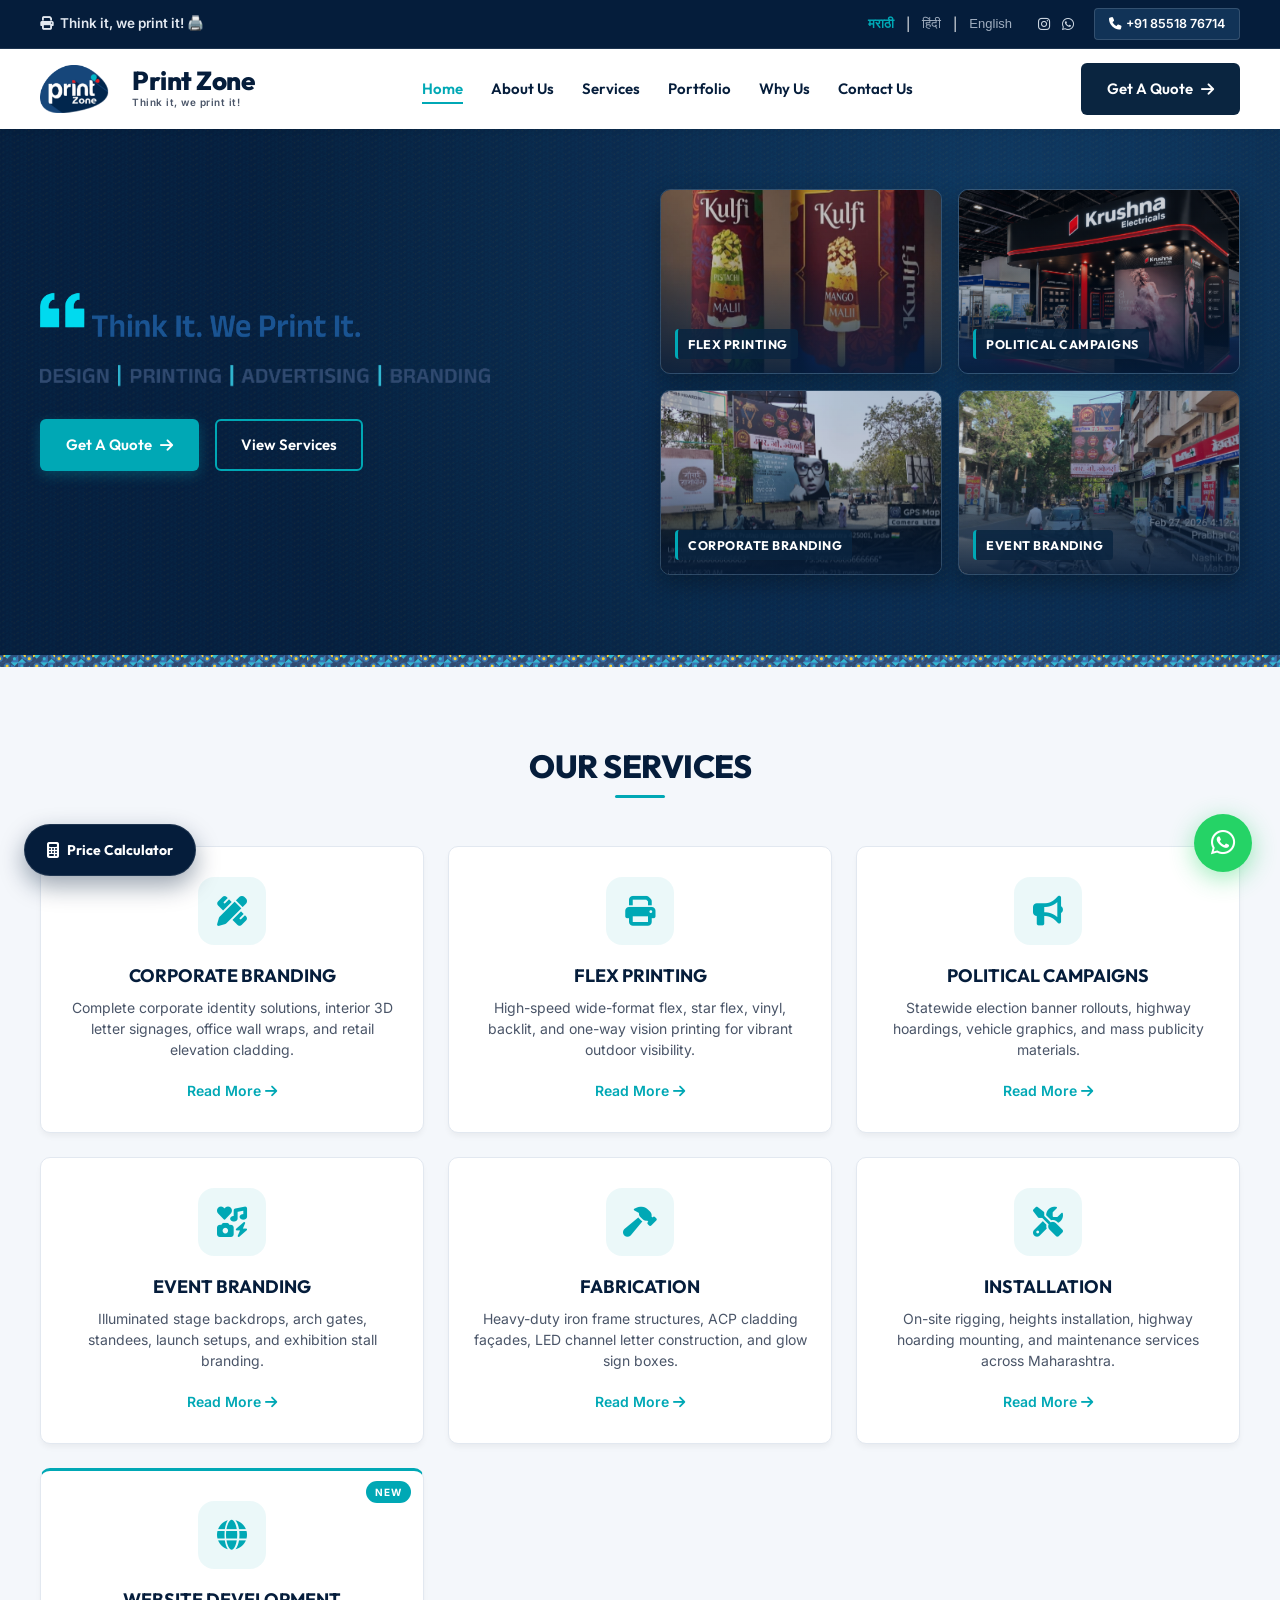
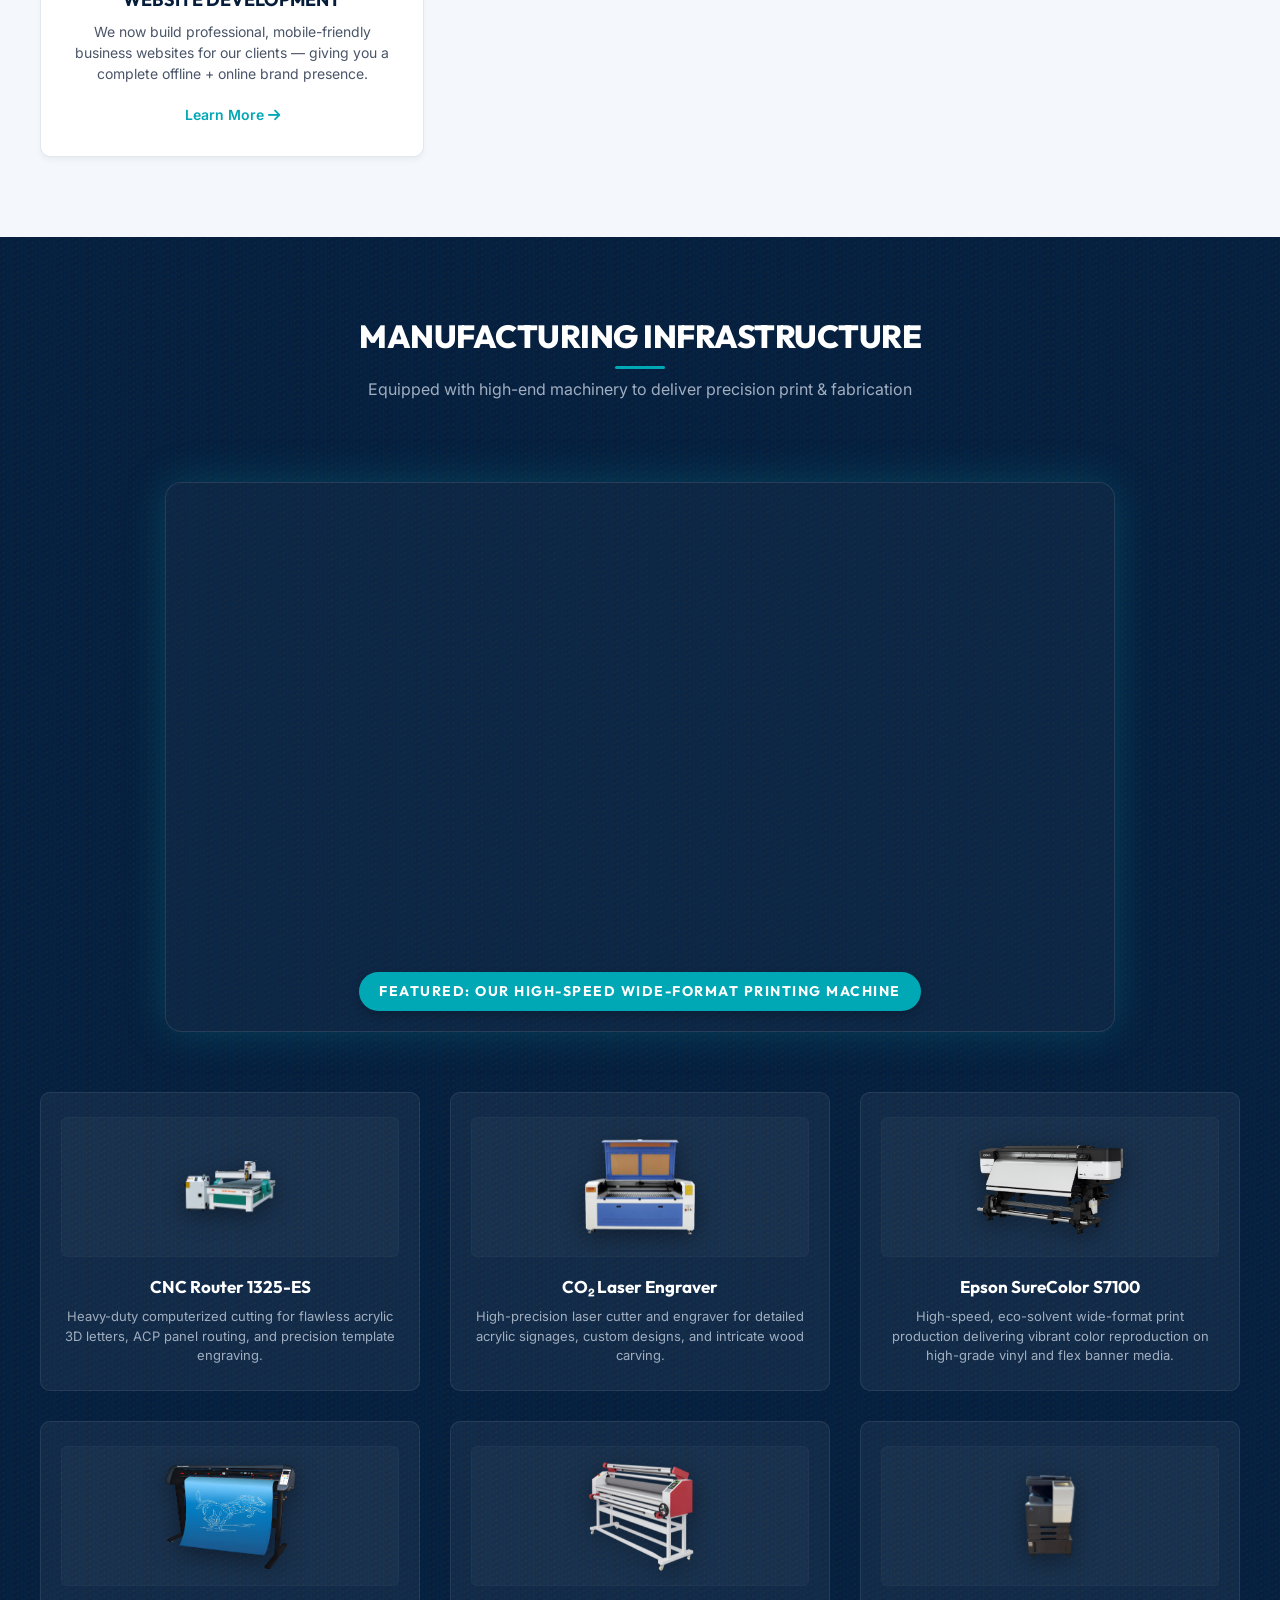
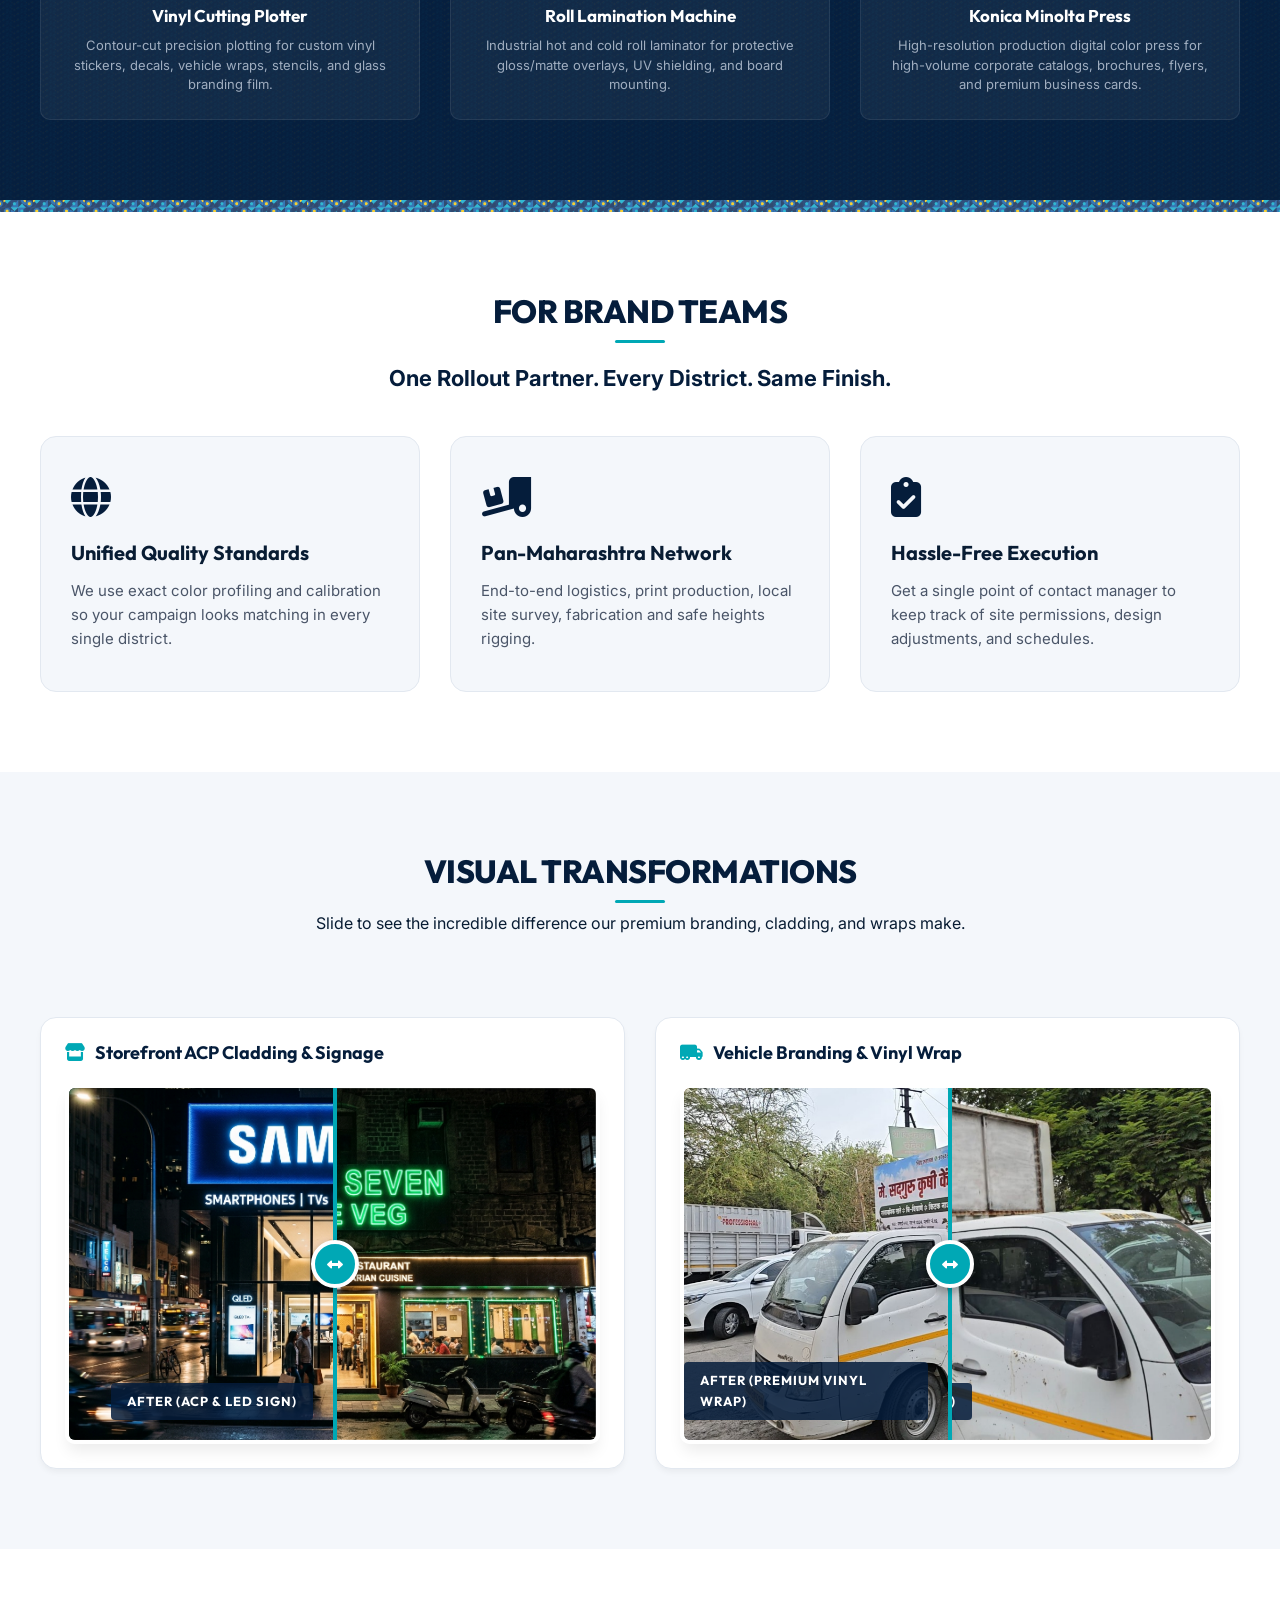
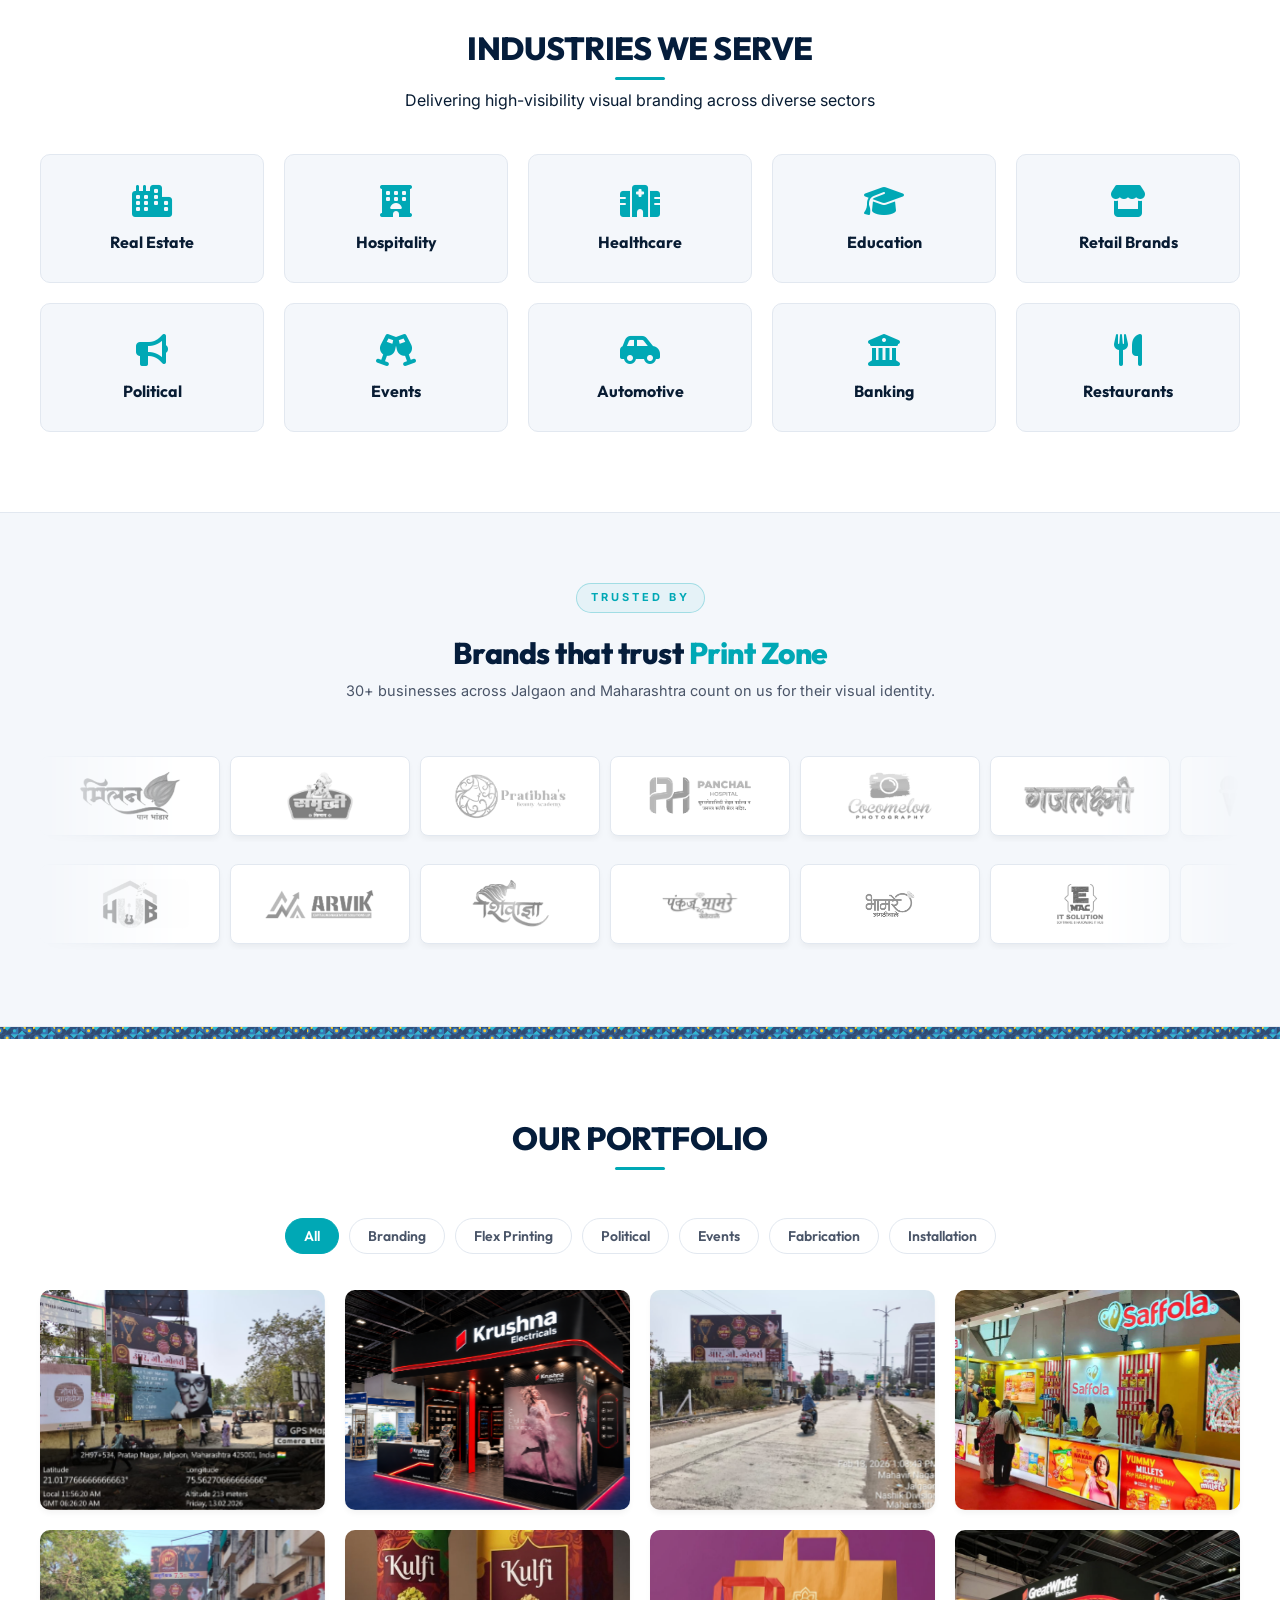
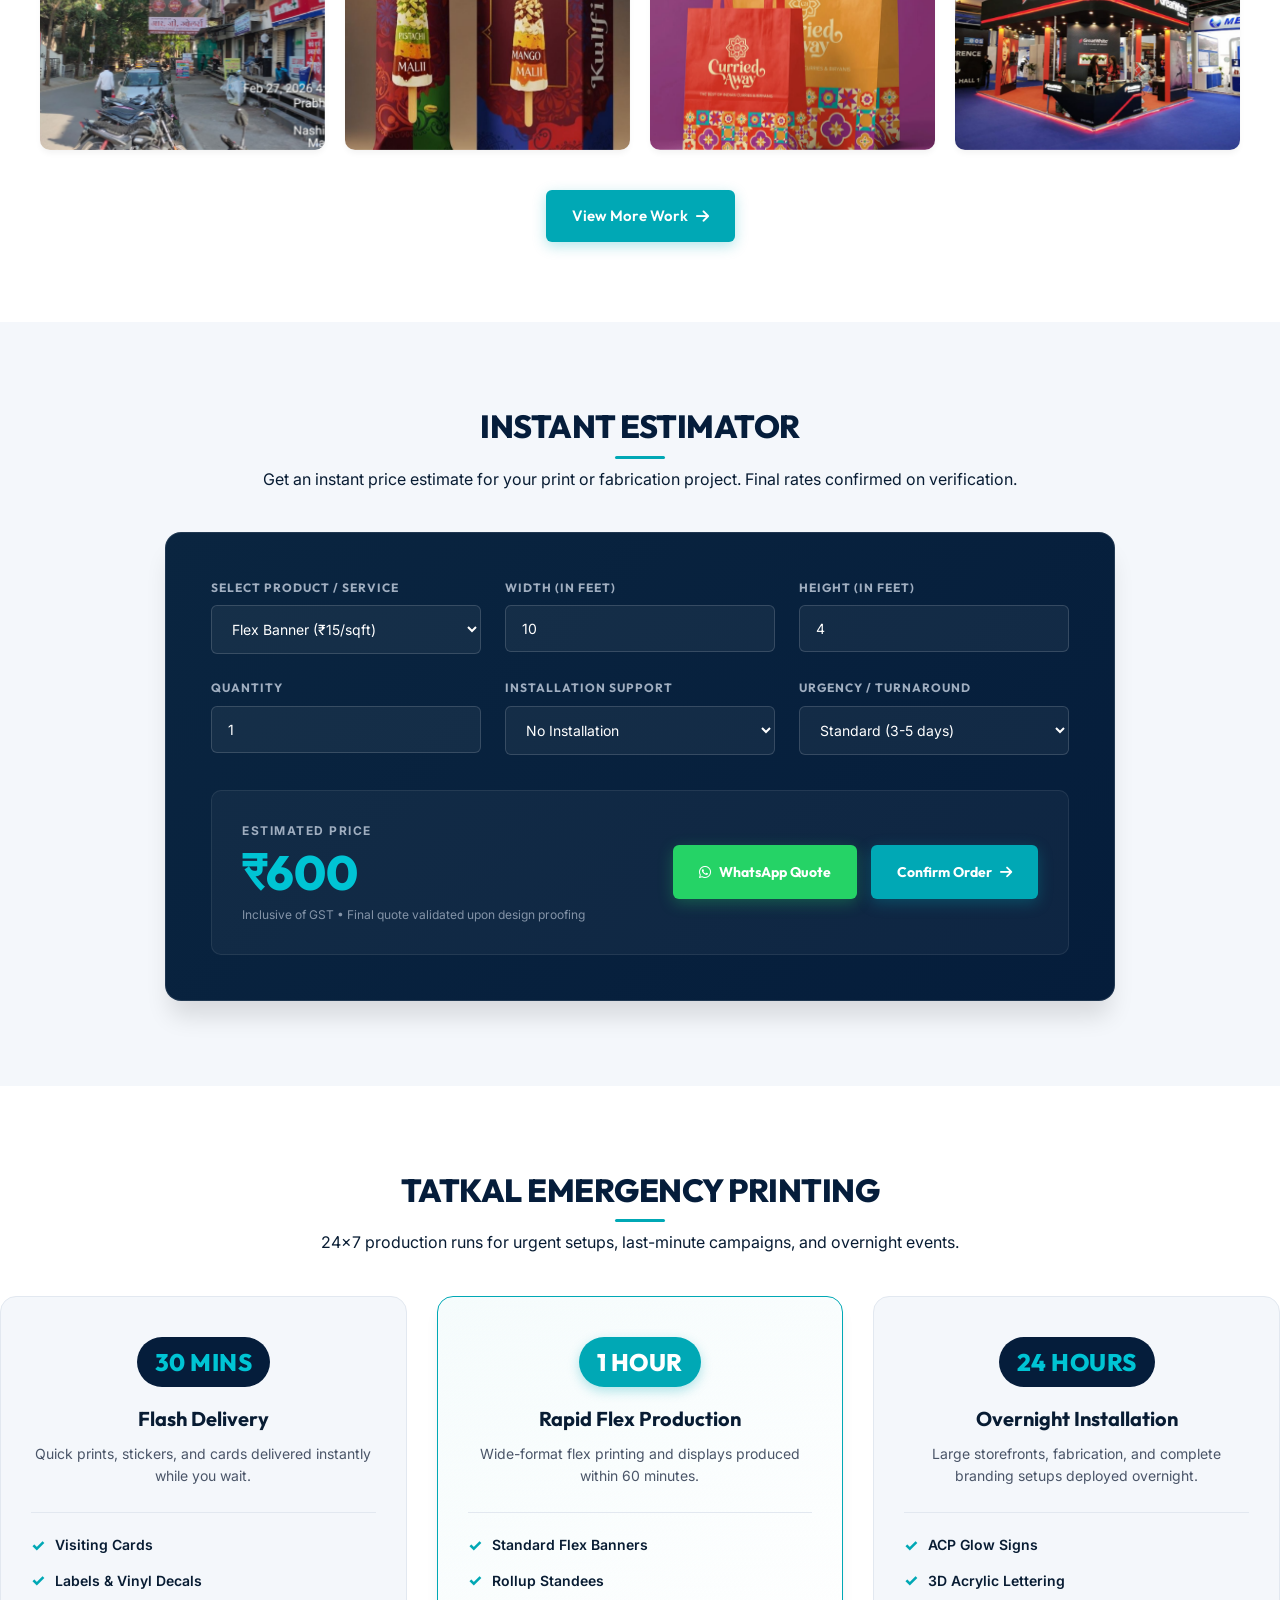
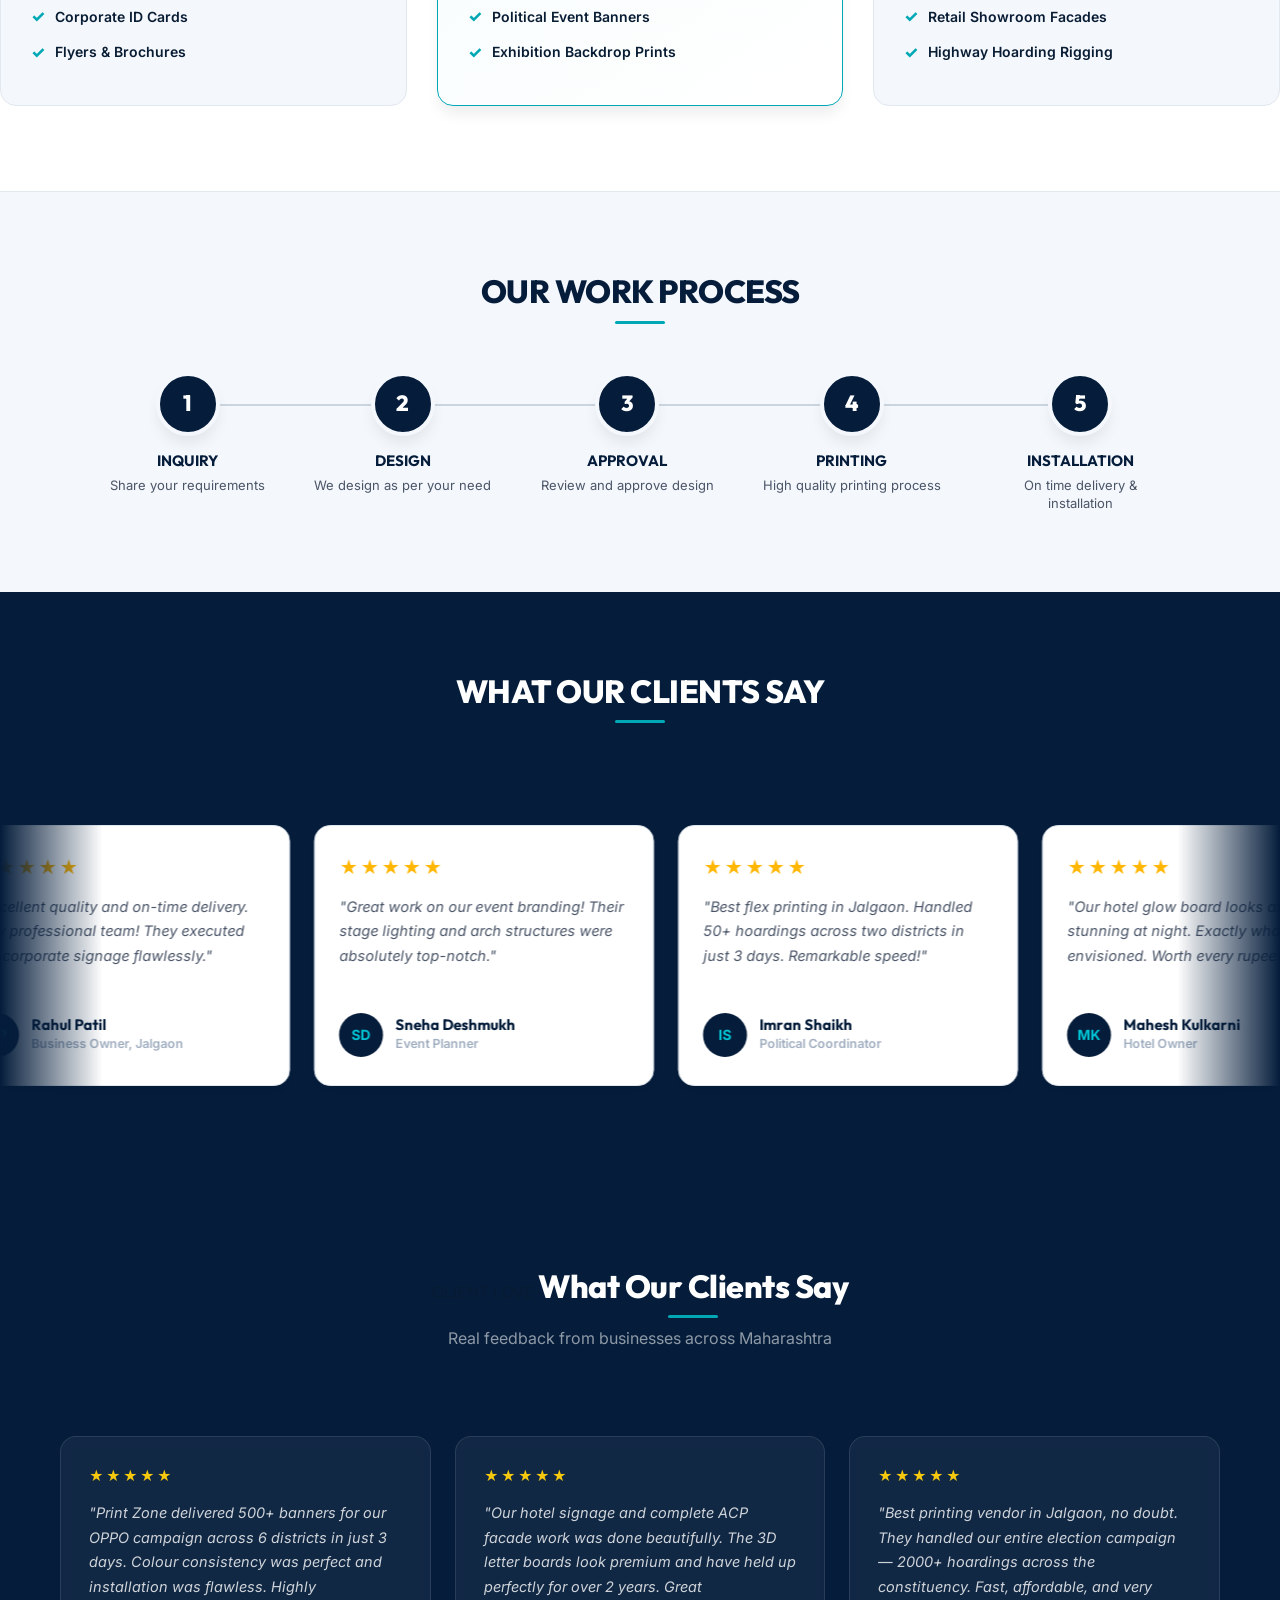
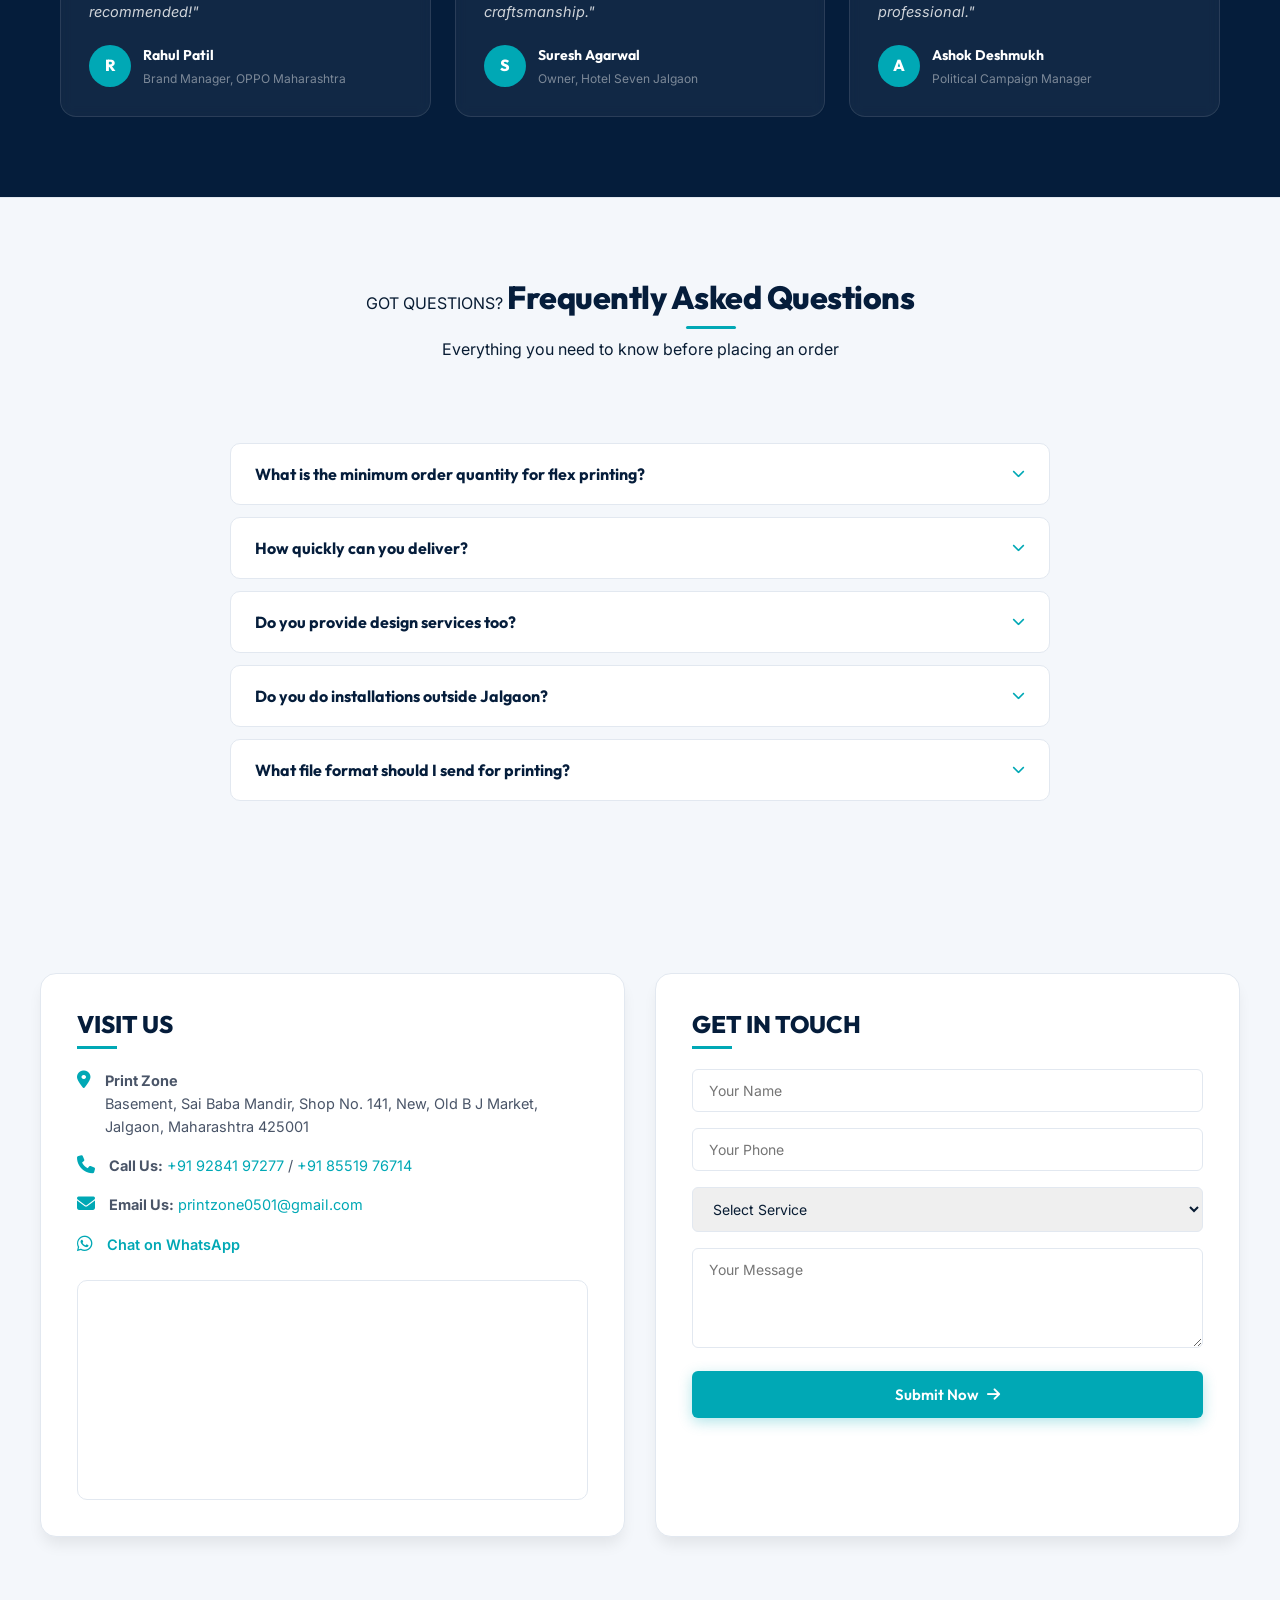
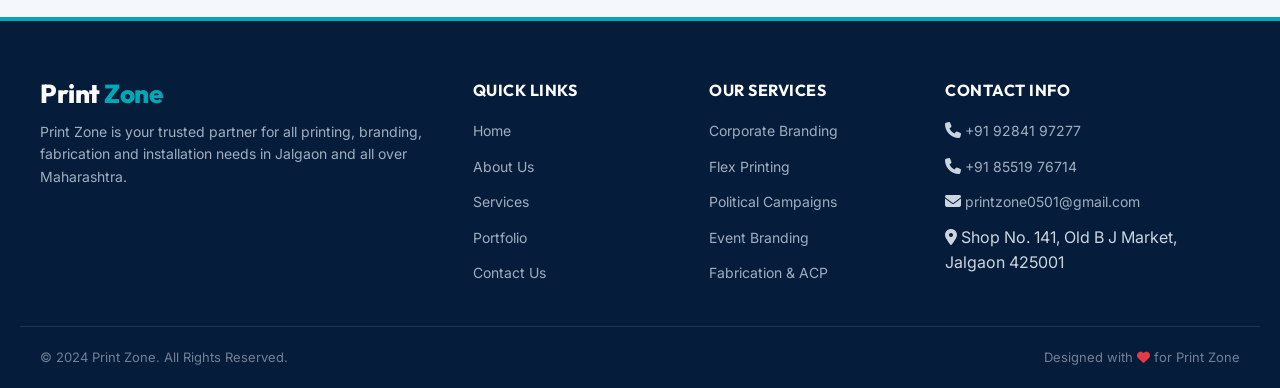
==== commit 9fb7d545: "fix: resolve casing of directors banner image, fix dead footer quick link, and add favicon to all pa" ====
--- a/index.html
+++ b/index.html
@@ -6,6 +6,7 @@
   <title>PRINT ZONE | Flex Printing, Corporate Branding & Signage in Jalgaon</title>
   <meta name="description" content="Print Zone Jalgaon - Corporate Branding, Flex Printing, Political Campaigns, Event Branding, Fabrication and Installation services in Maharashtra.">
   <meta name="keywords" content="Print Zone Jalgaon, Flex Printing Jalgaon, Corporate Branding Maharashtra, Political Campaign Banner Jalgaon, LED Signboard Fabrication Jalgaon">
+  <link rel="icon" type="image/png" href="img/brand_logo.png">
   
   <!-- FontAwesome Icons & Stylesheet -->
   <link rel="stylesheet" href="https://cdnjs.cloudflare.com/ajax/libs/font-awesome/6.4.0/css/all.min.css">
@@ -1125,7 +1126,7 @@
         <h4 class="footer-title">Quick Links</h4>
         <ul class="footer-links">
           <li><a href="#home">Home</a></li>
-          <li><a href="#about">About Us</a></li>
+          <li><a href="about.html">About Us</a></li>
           <li><a href="#services">Services</a></li>
           <li><a href="#portfolio">Portfolio</a></li>
           <li><a href="#contact">Contact Us</a></li>
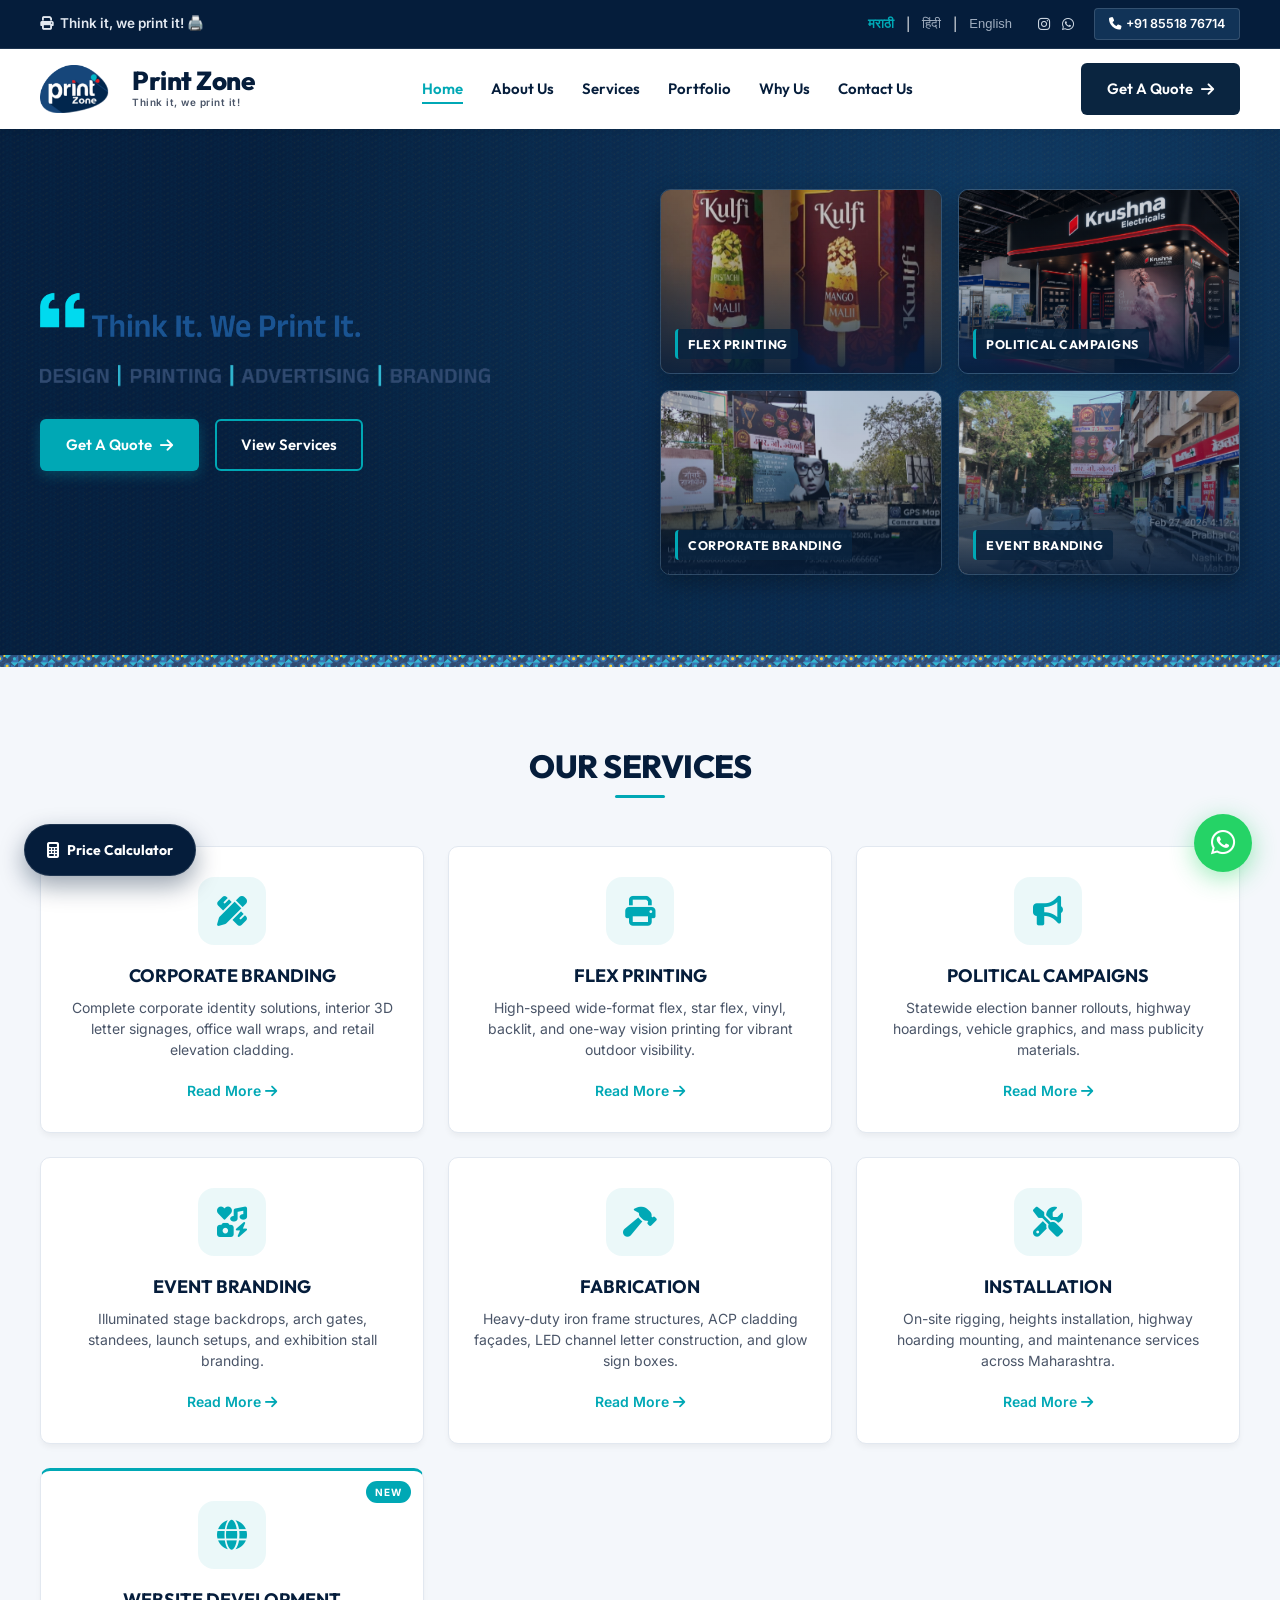
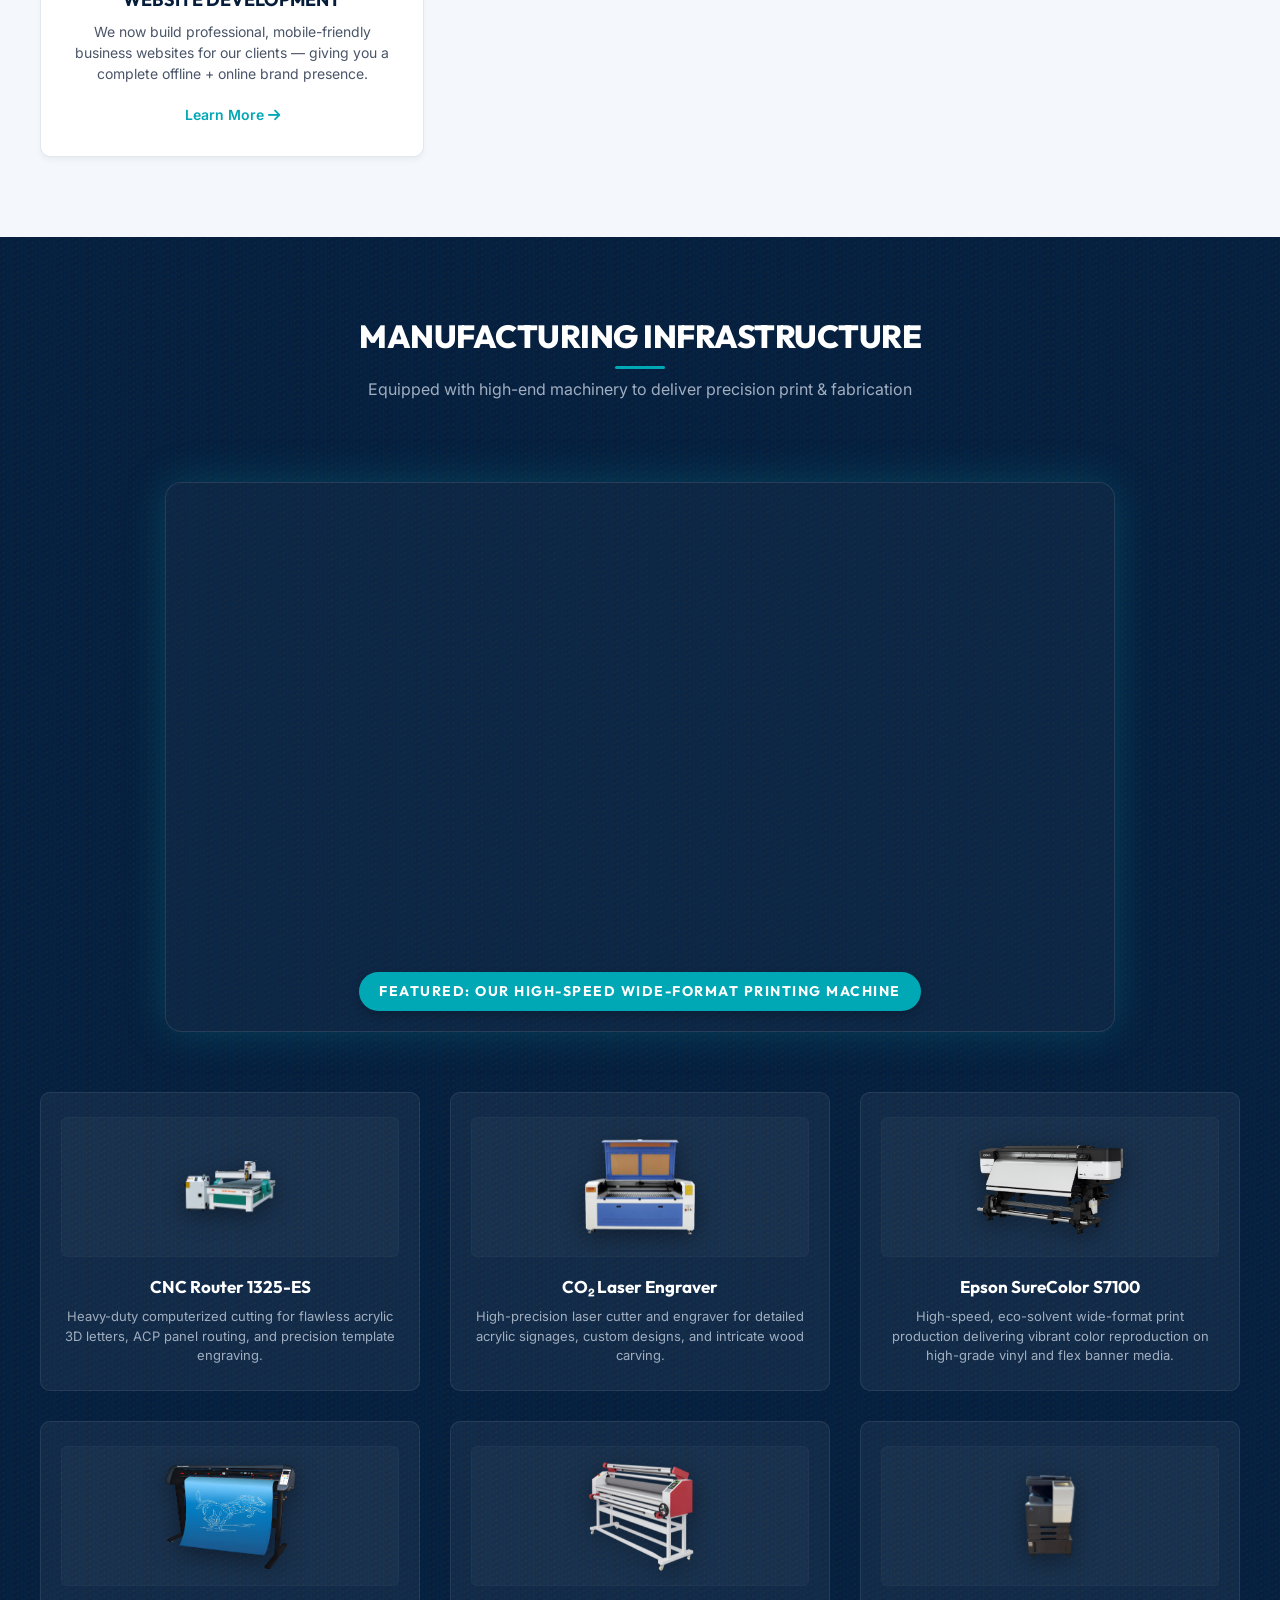
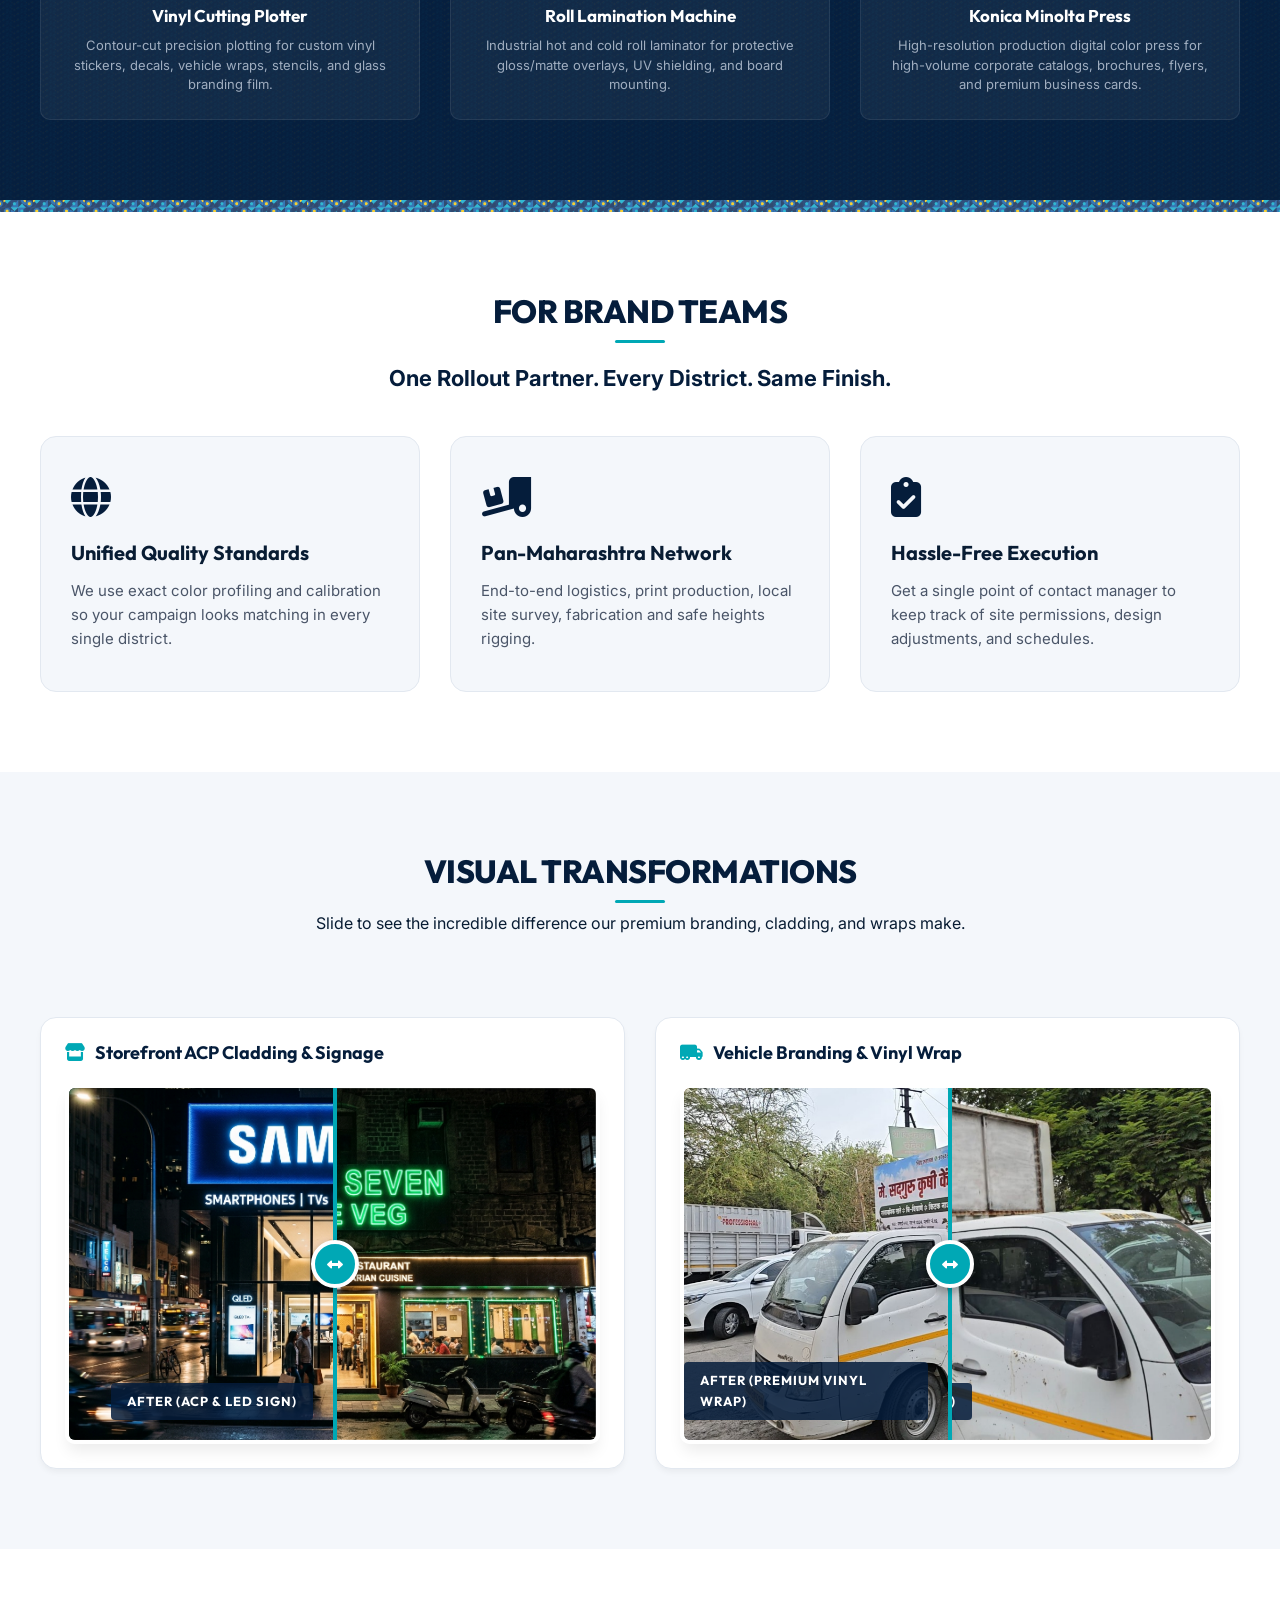
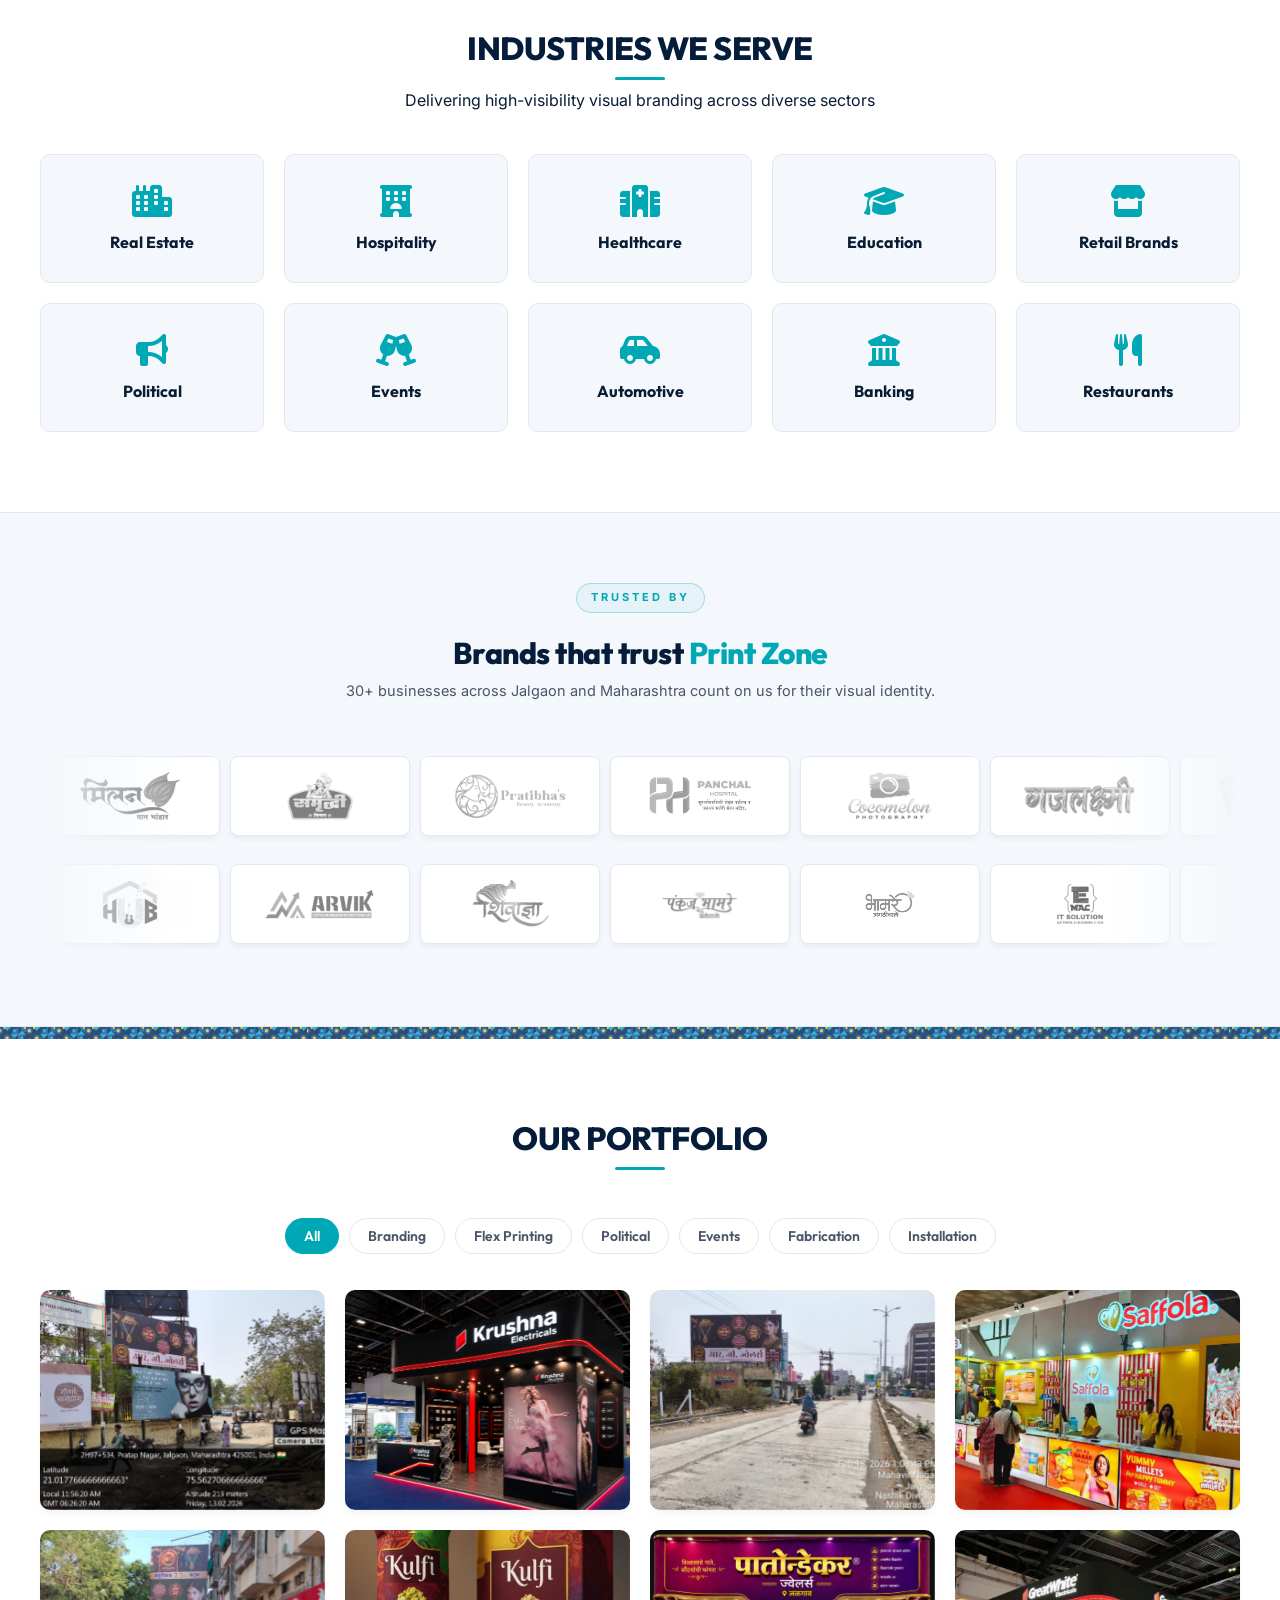
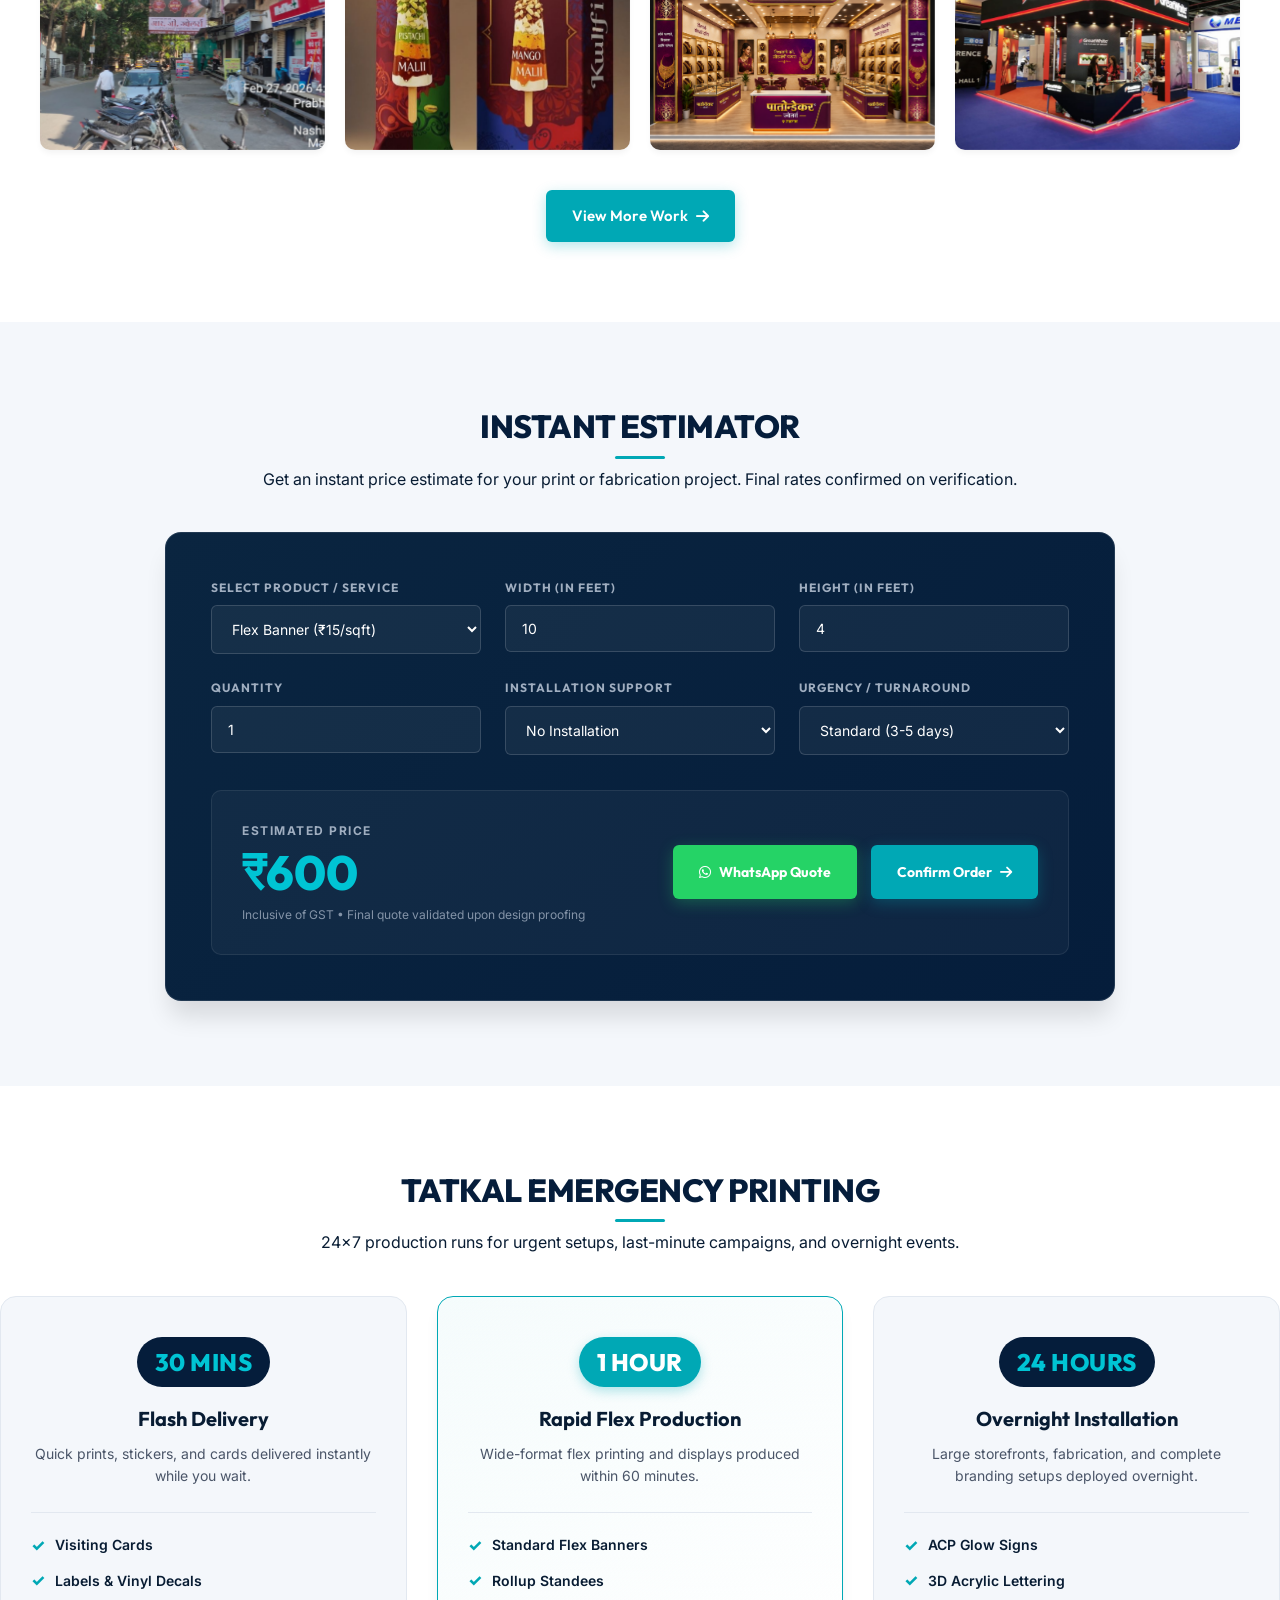
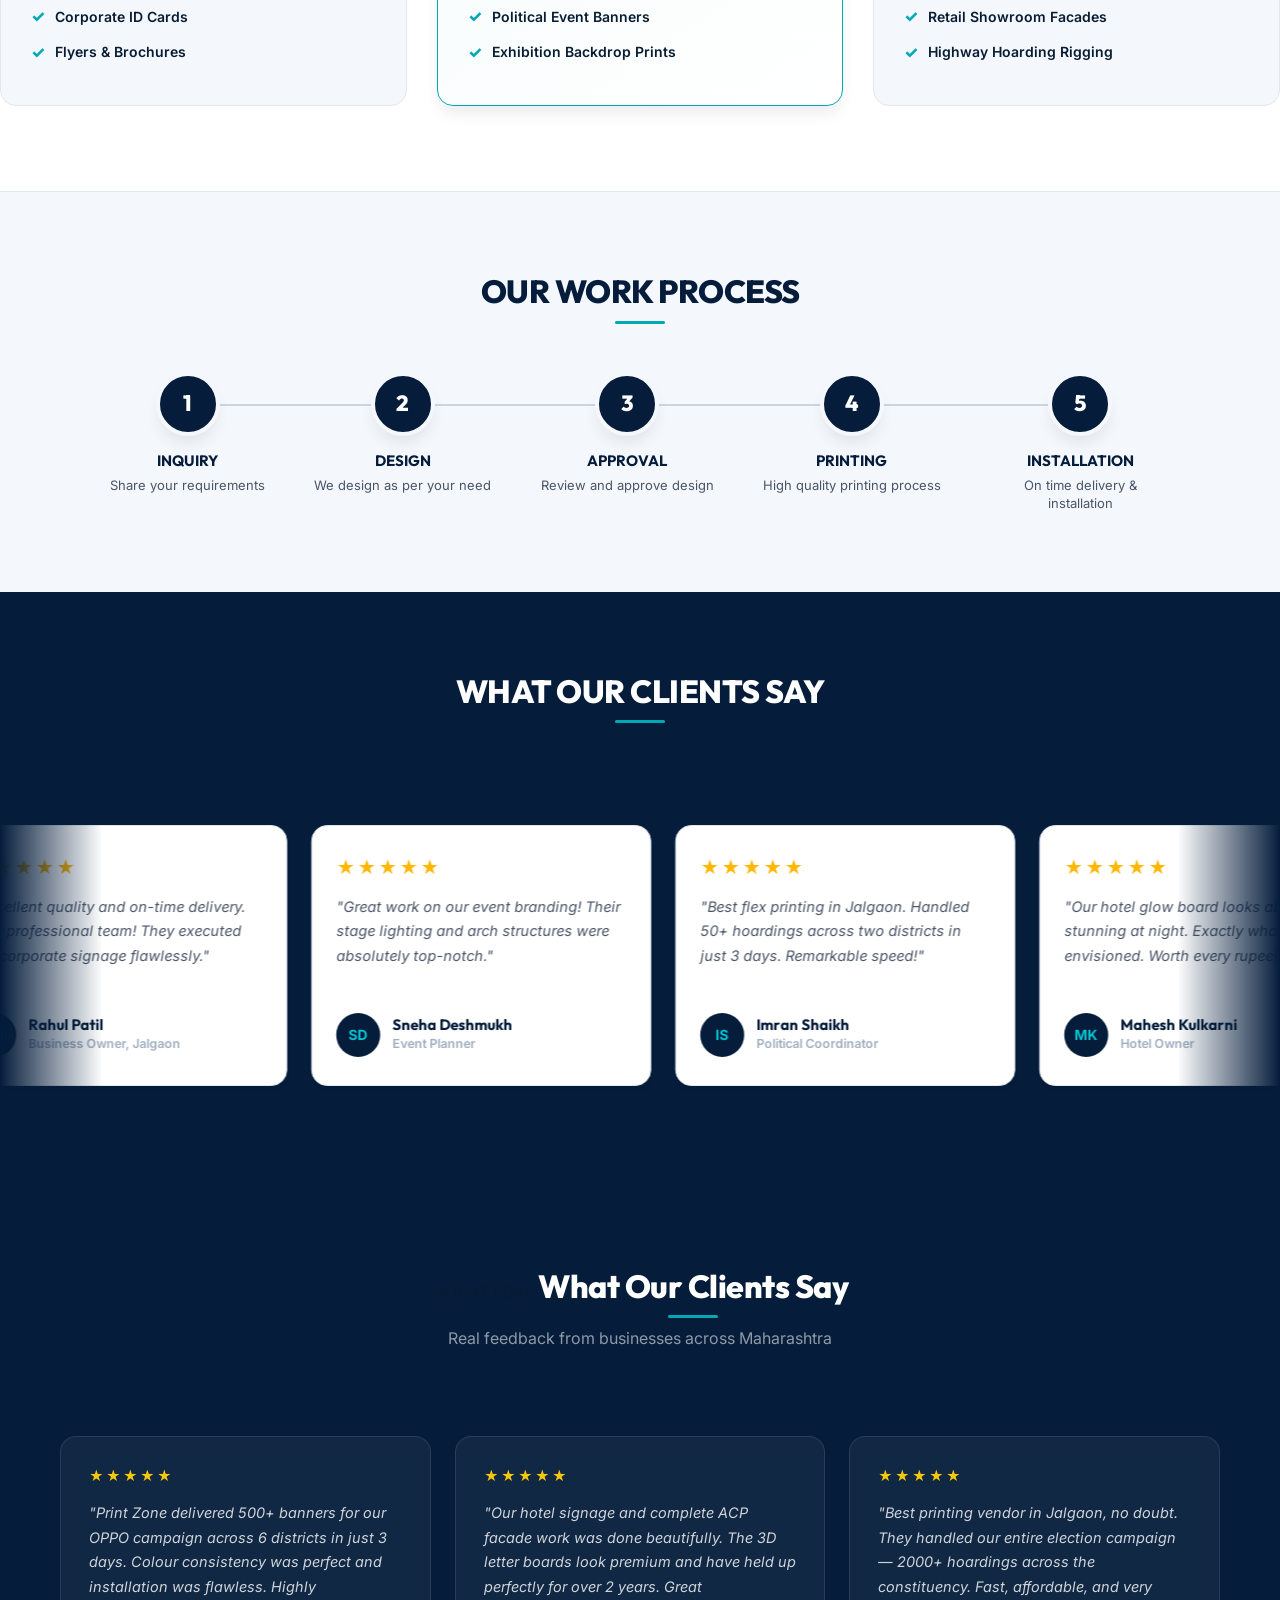
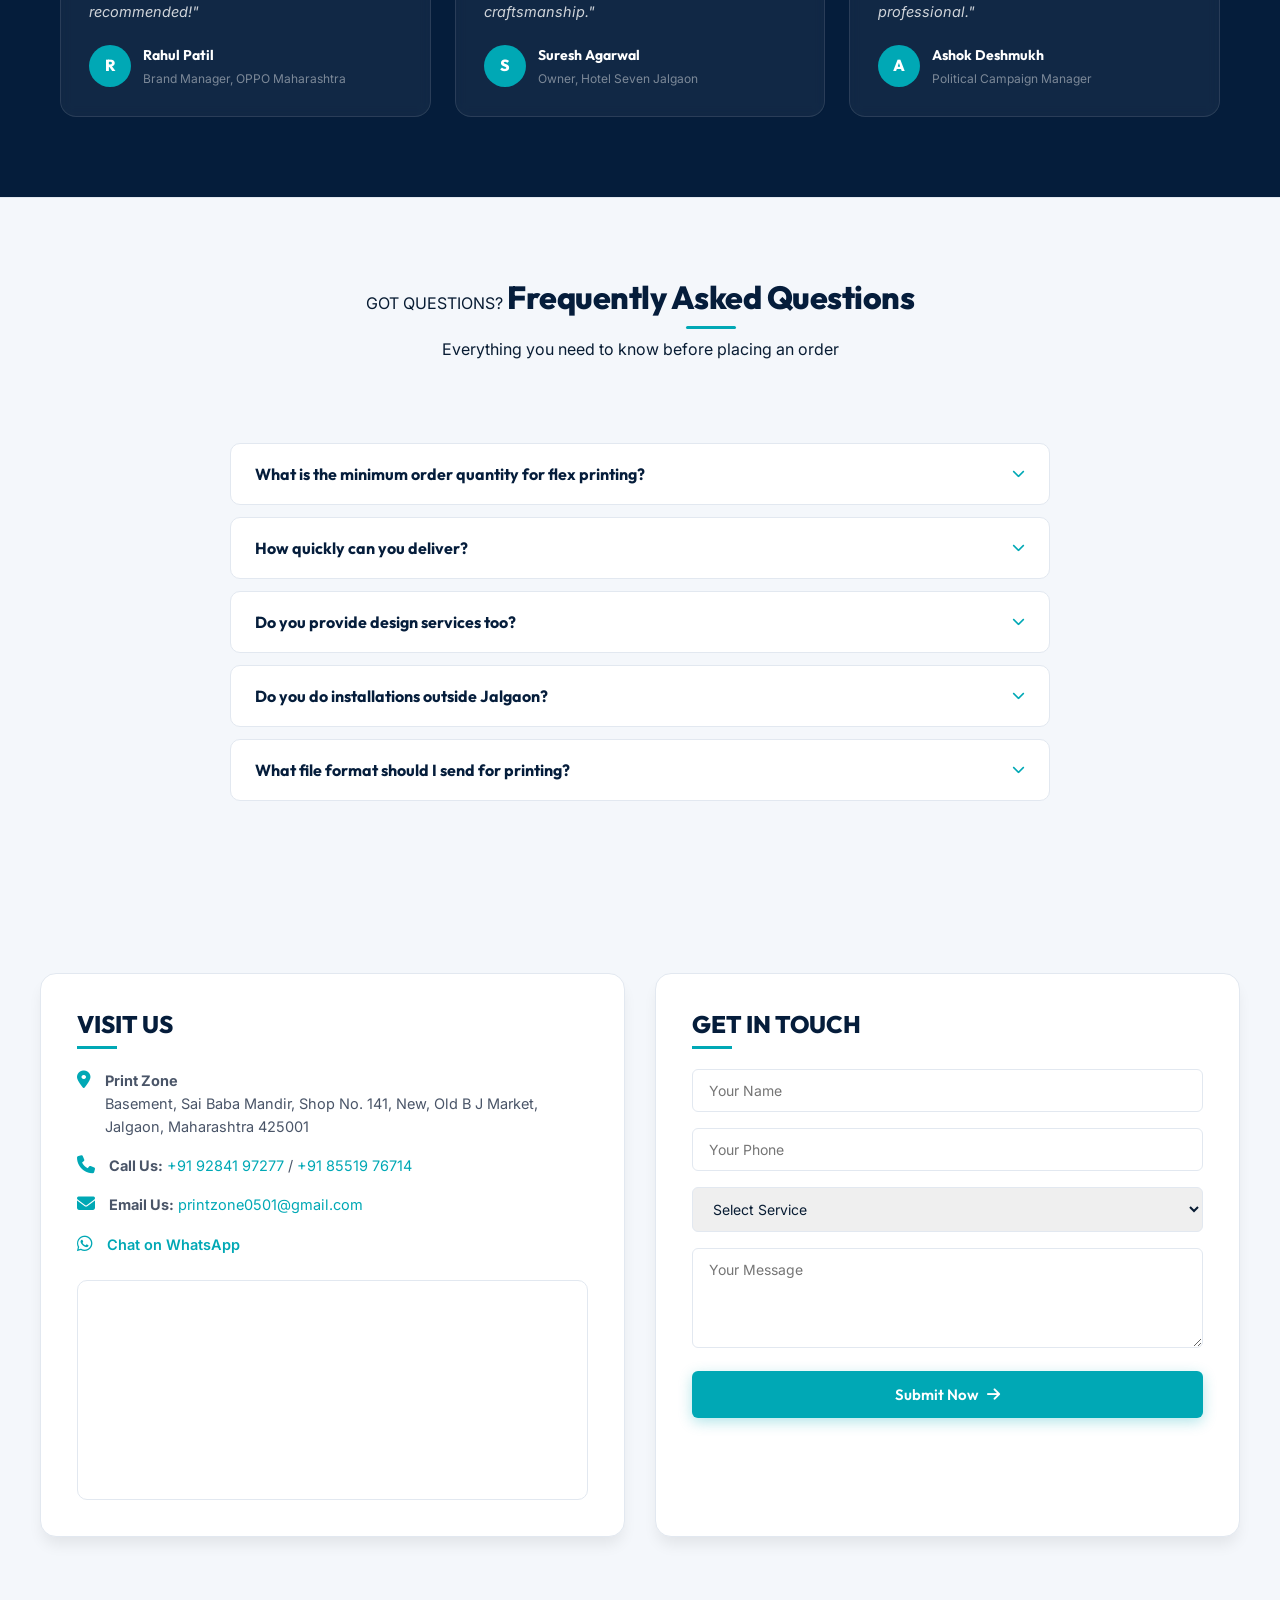
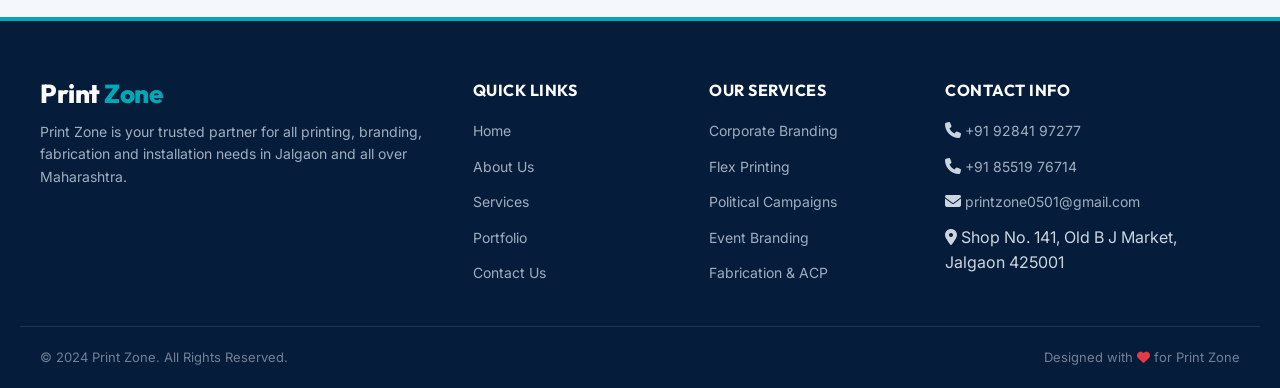
==== commit 64968972: "feat: add website development portfolio item linking to the live Print Zone website" ====
--- a/index.html
+++ b/index.html
@@ -637,15 +637,15 @@
       </div>
 
       <!-- ====================================================
-           PORTFOLIO IMAGE 7 — Corporate Packaging (Printed Carry Bag)
+           PORTFOLIO IMAGE 7 — Website Development (Case Study)
            ====================================================  -->
-      <div class="portfolio-item" data-category="branding">
-        <img src="img/work/bag.jpg" alt="Printed Carry Bag Branding">
+      <a href="https://printzone-unit.github.io/print-zone-website/" target="_blank" class="portfolio-item" data-category="branding" style="text-decoration: none; display: block;">
+        <img src="img/work/kp1.png" alt="Print Zone Business Website">
         <div class="portfolio-overlay">
-          <span class="portfolio-cat">Corporate Branding</span>
-          <h4 class="portfolio-title">Custom Printed Shopping Bags</h4>
-        </div>
-      </div>
+          <span class="portfolio-cat">Website Development</span>
+          <h4 class="portfolio-title">Print Zone Corporate Website</h4>
+        </div>
+      </a>
 
       <!-- ====================================================
            PORTFOLIO IMAGE 8 — On-site Installation (Electric Sign)
